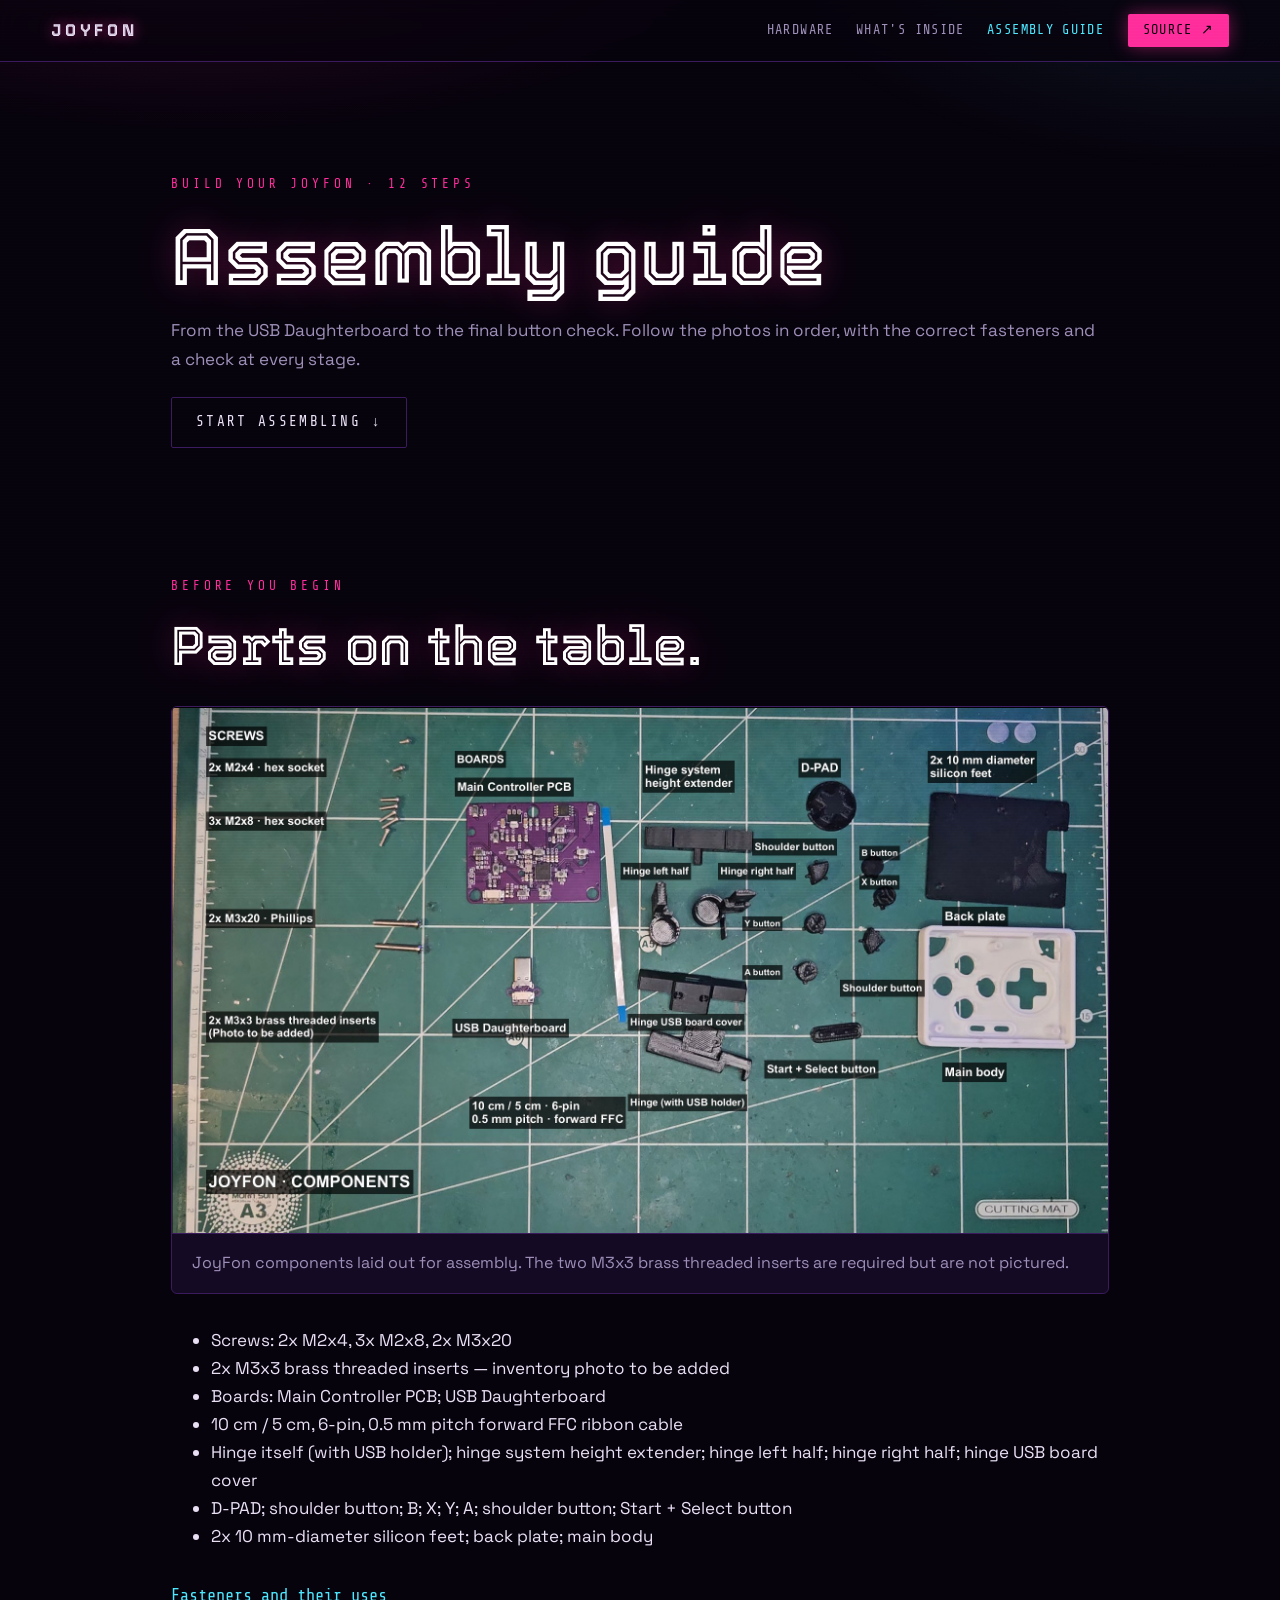
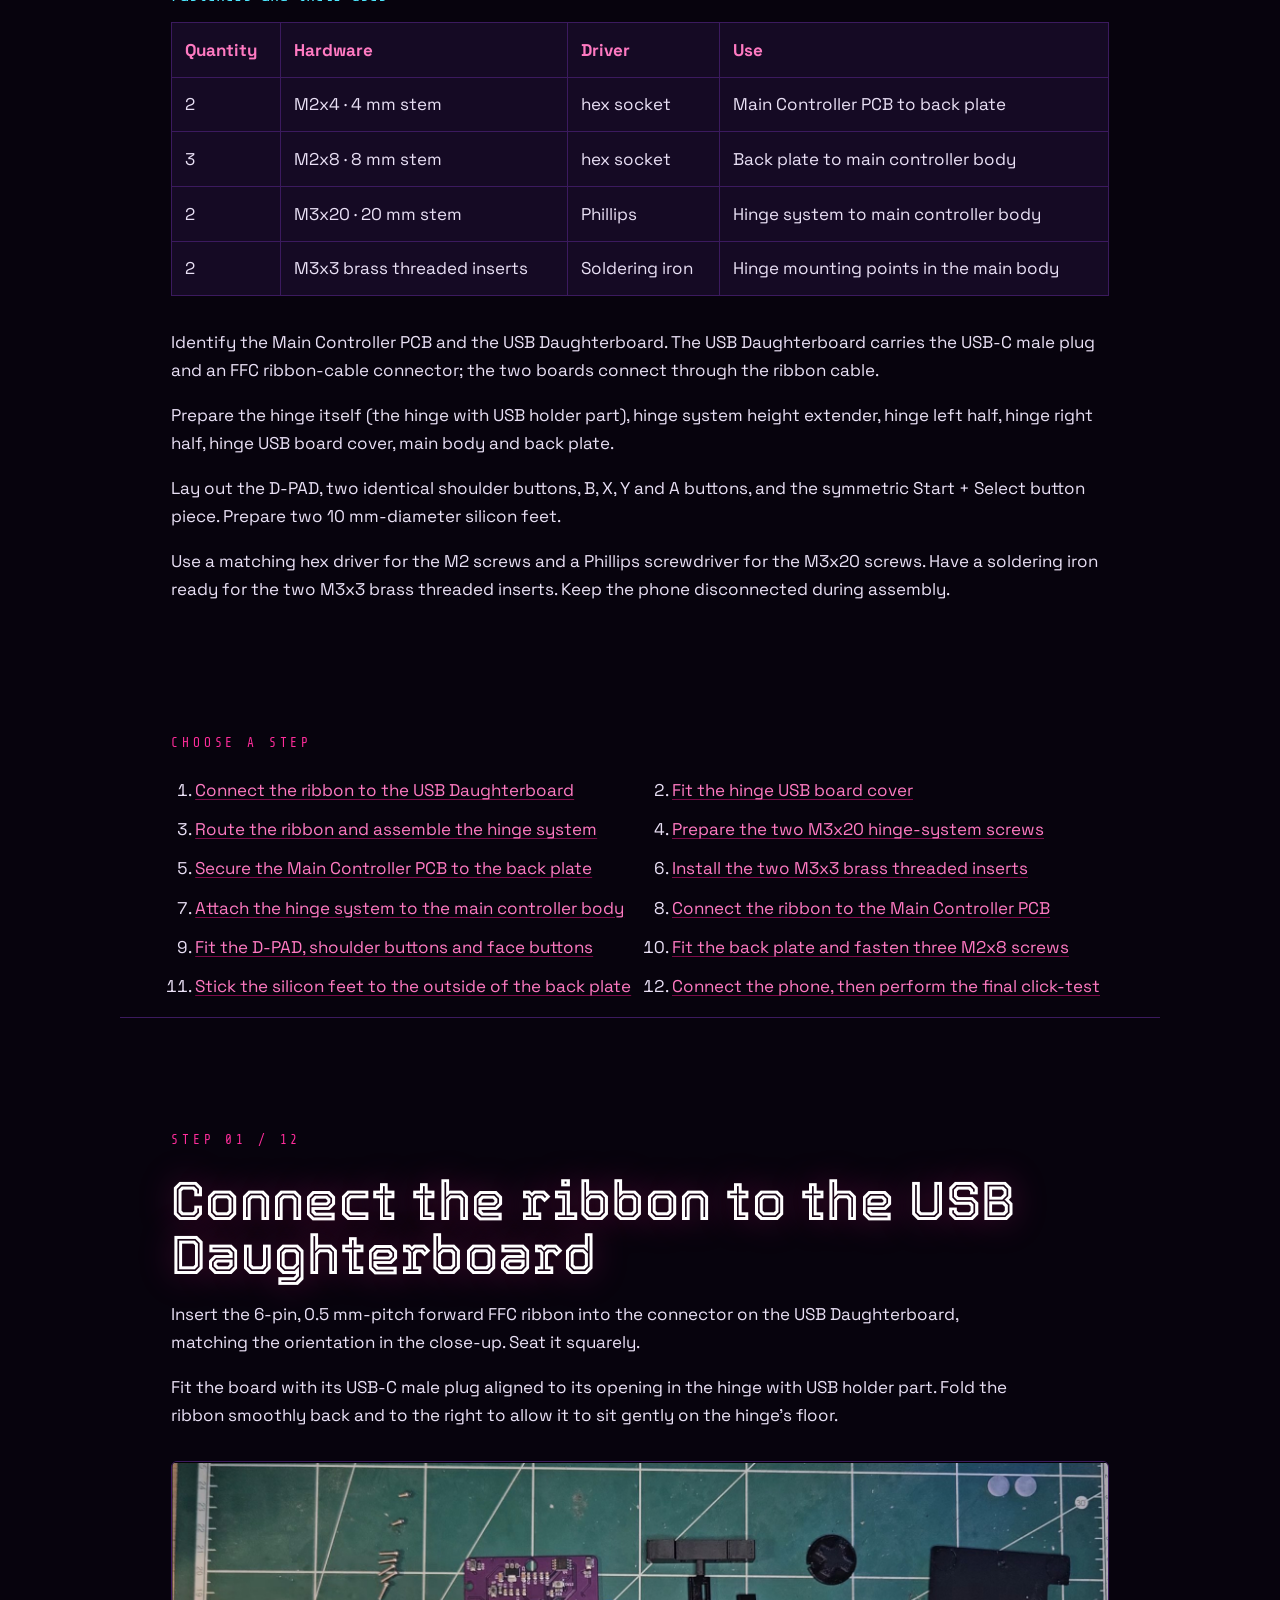
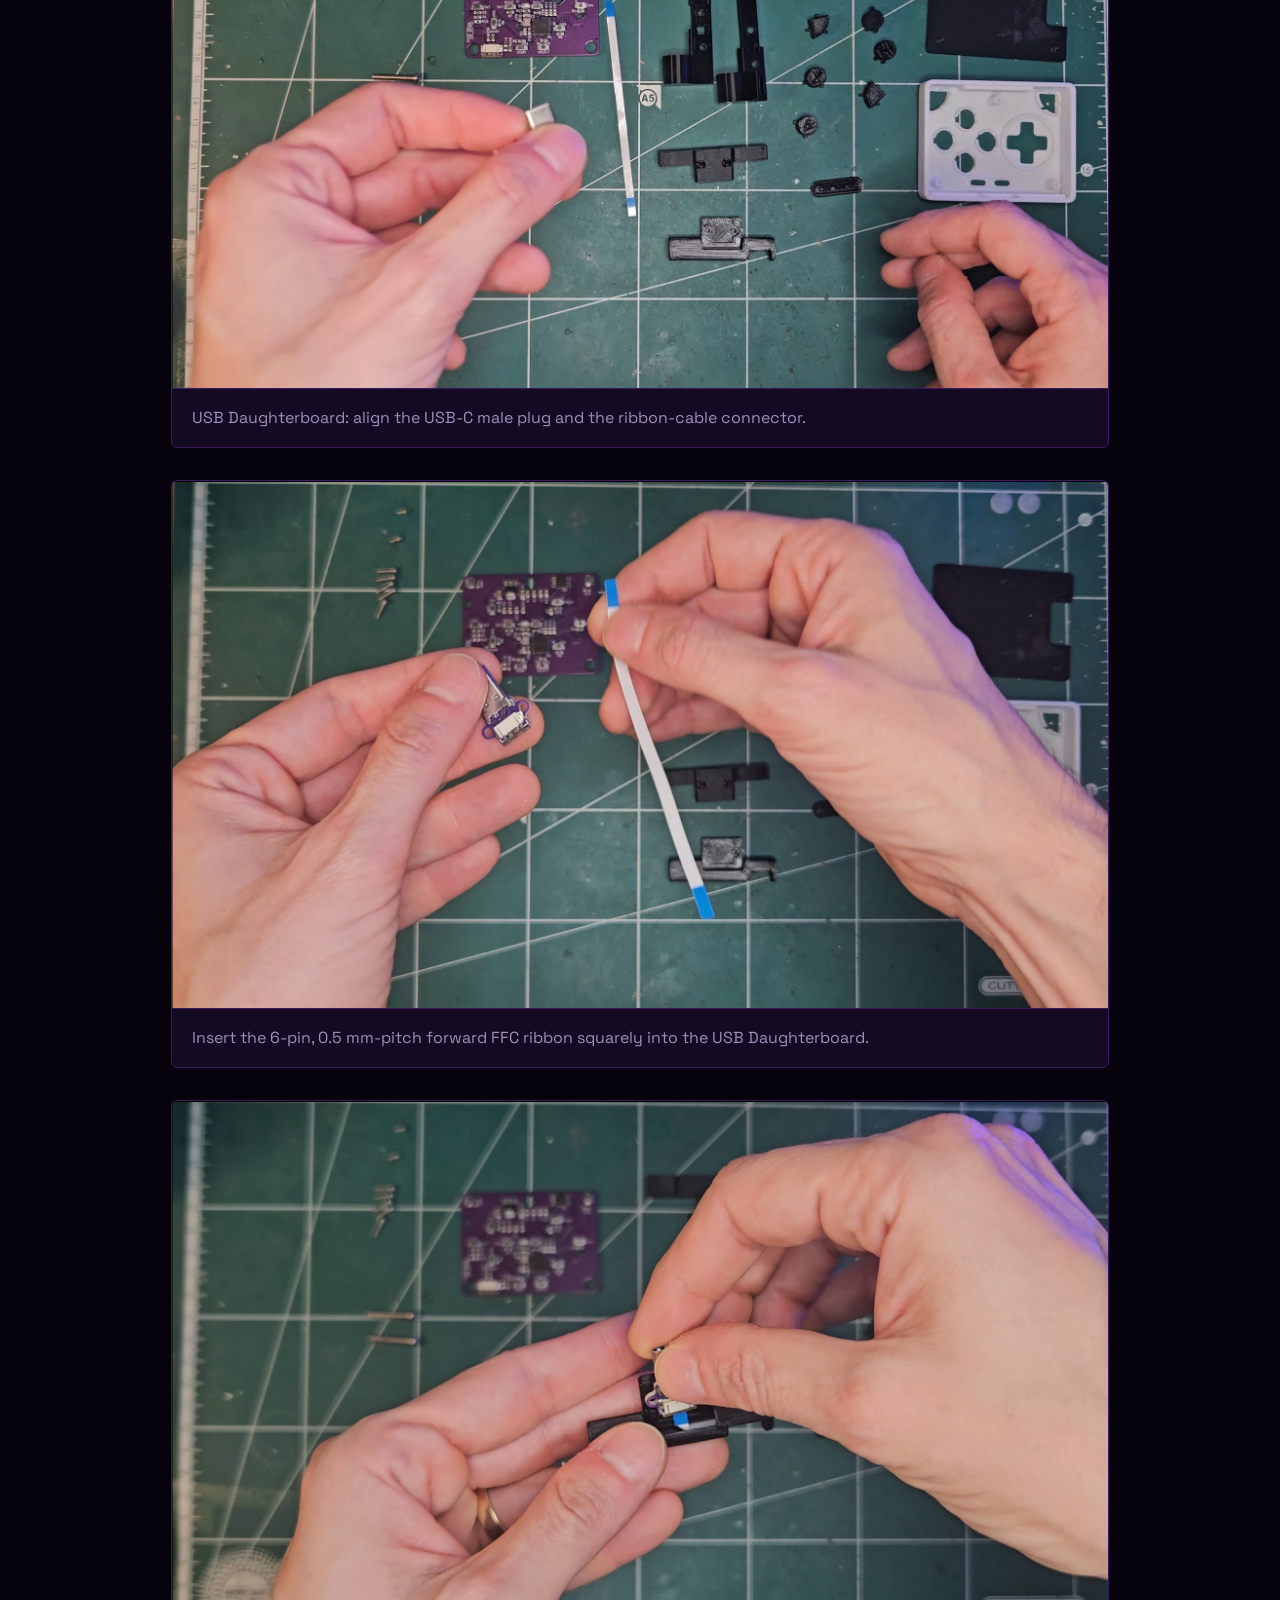
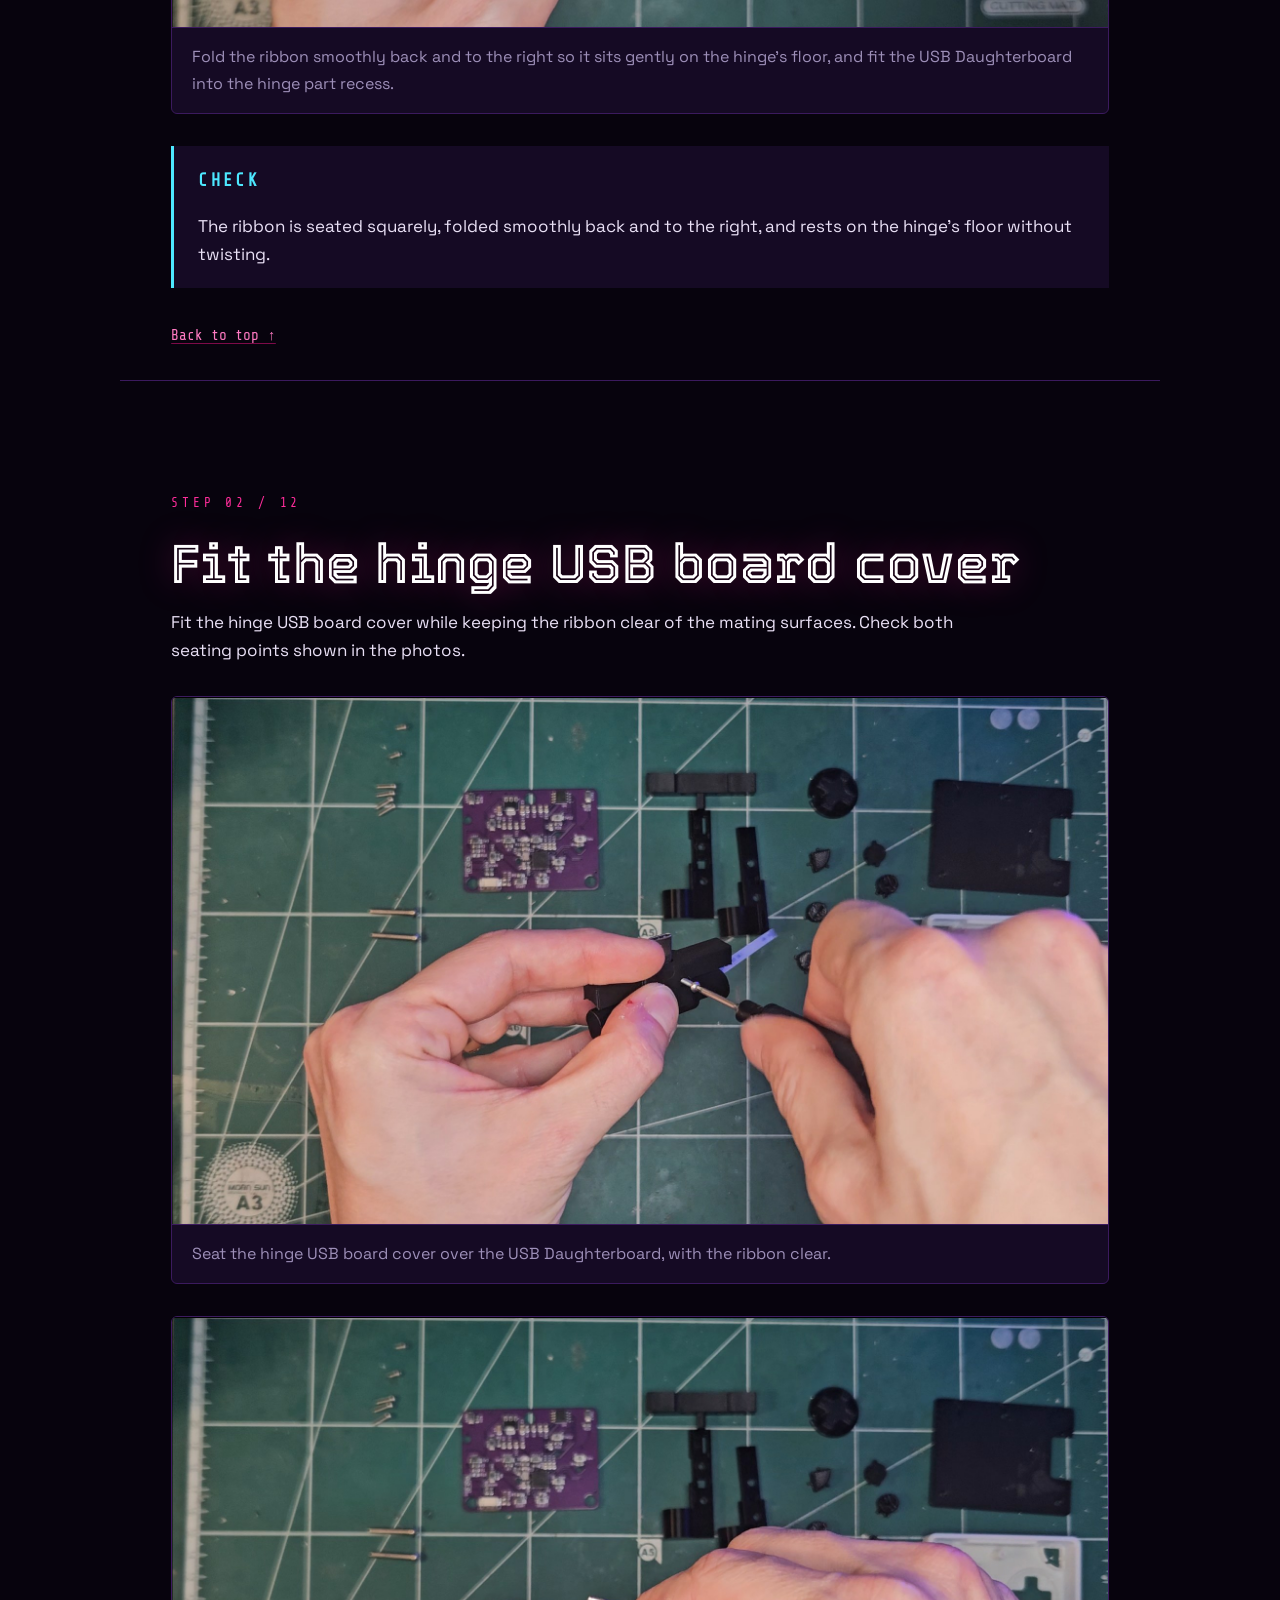
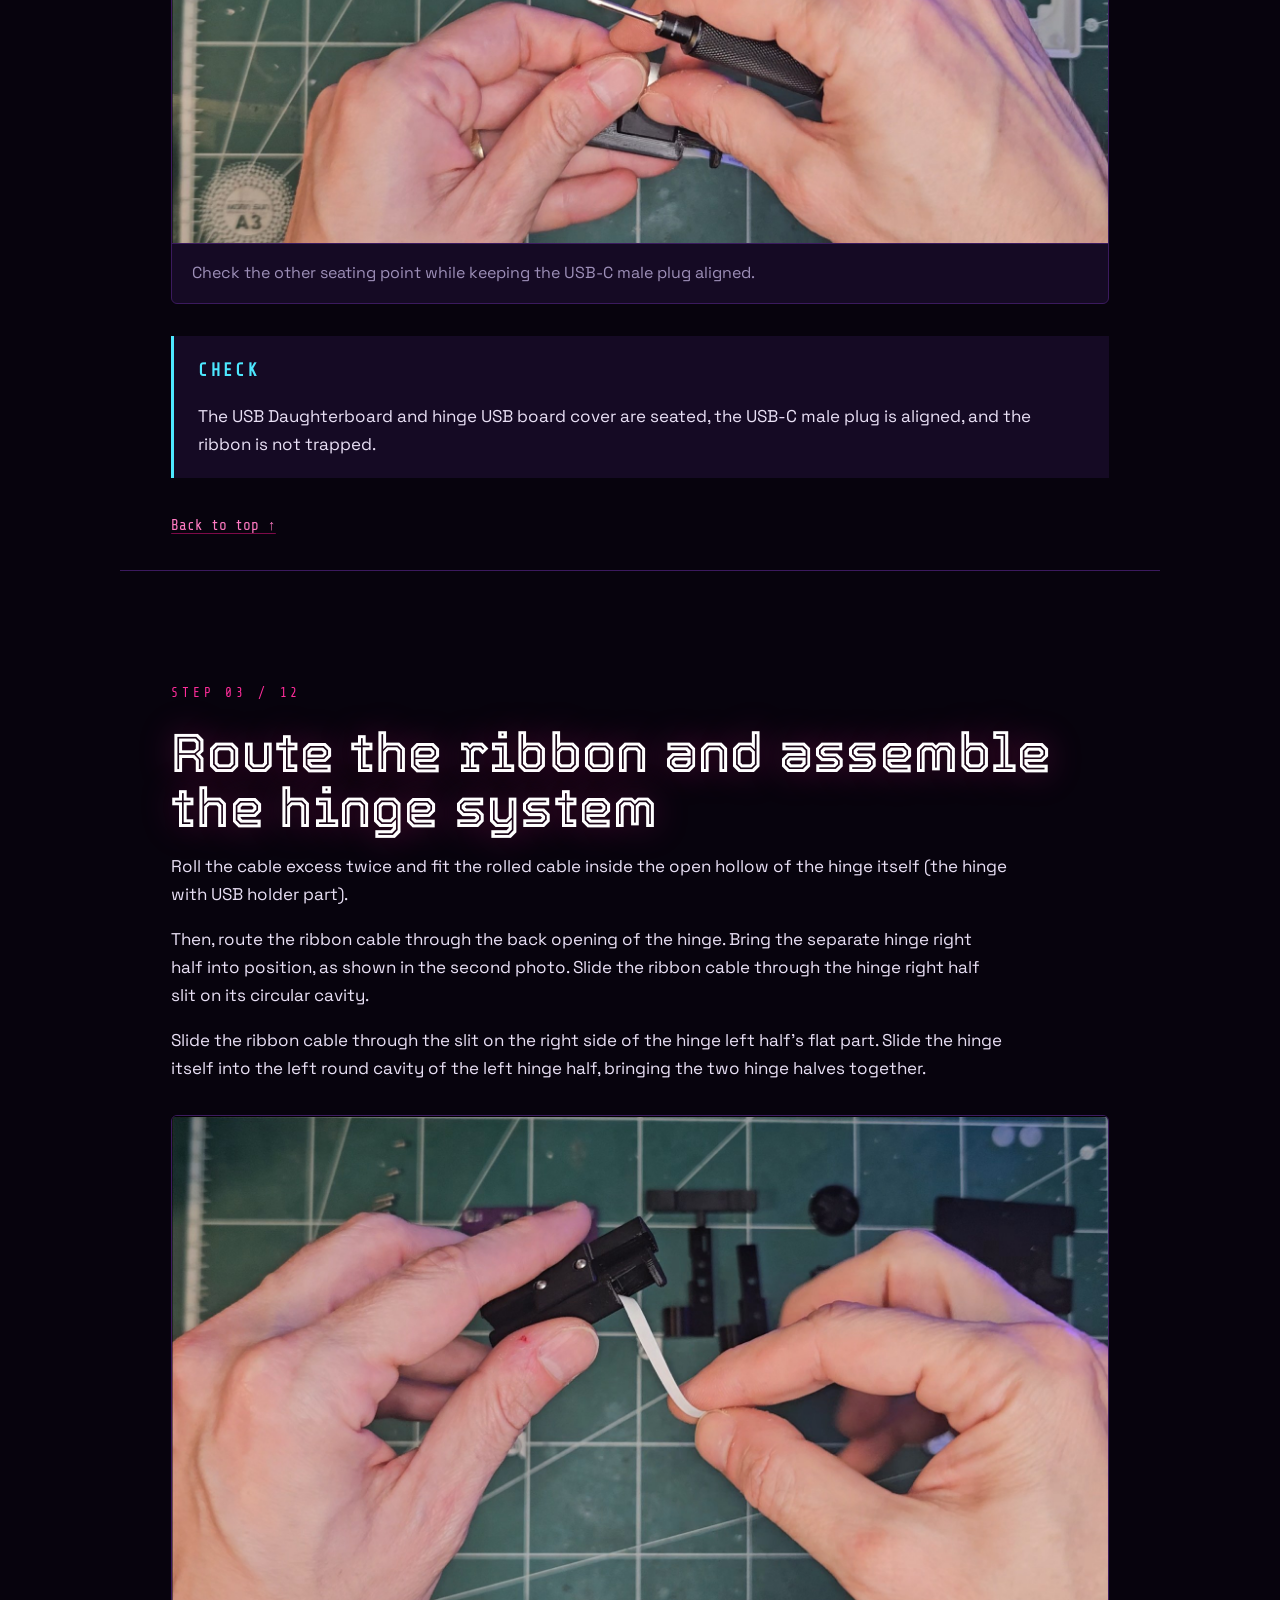
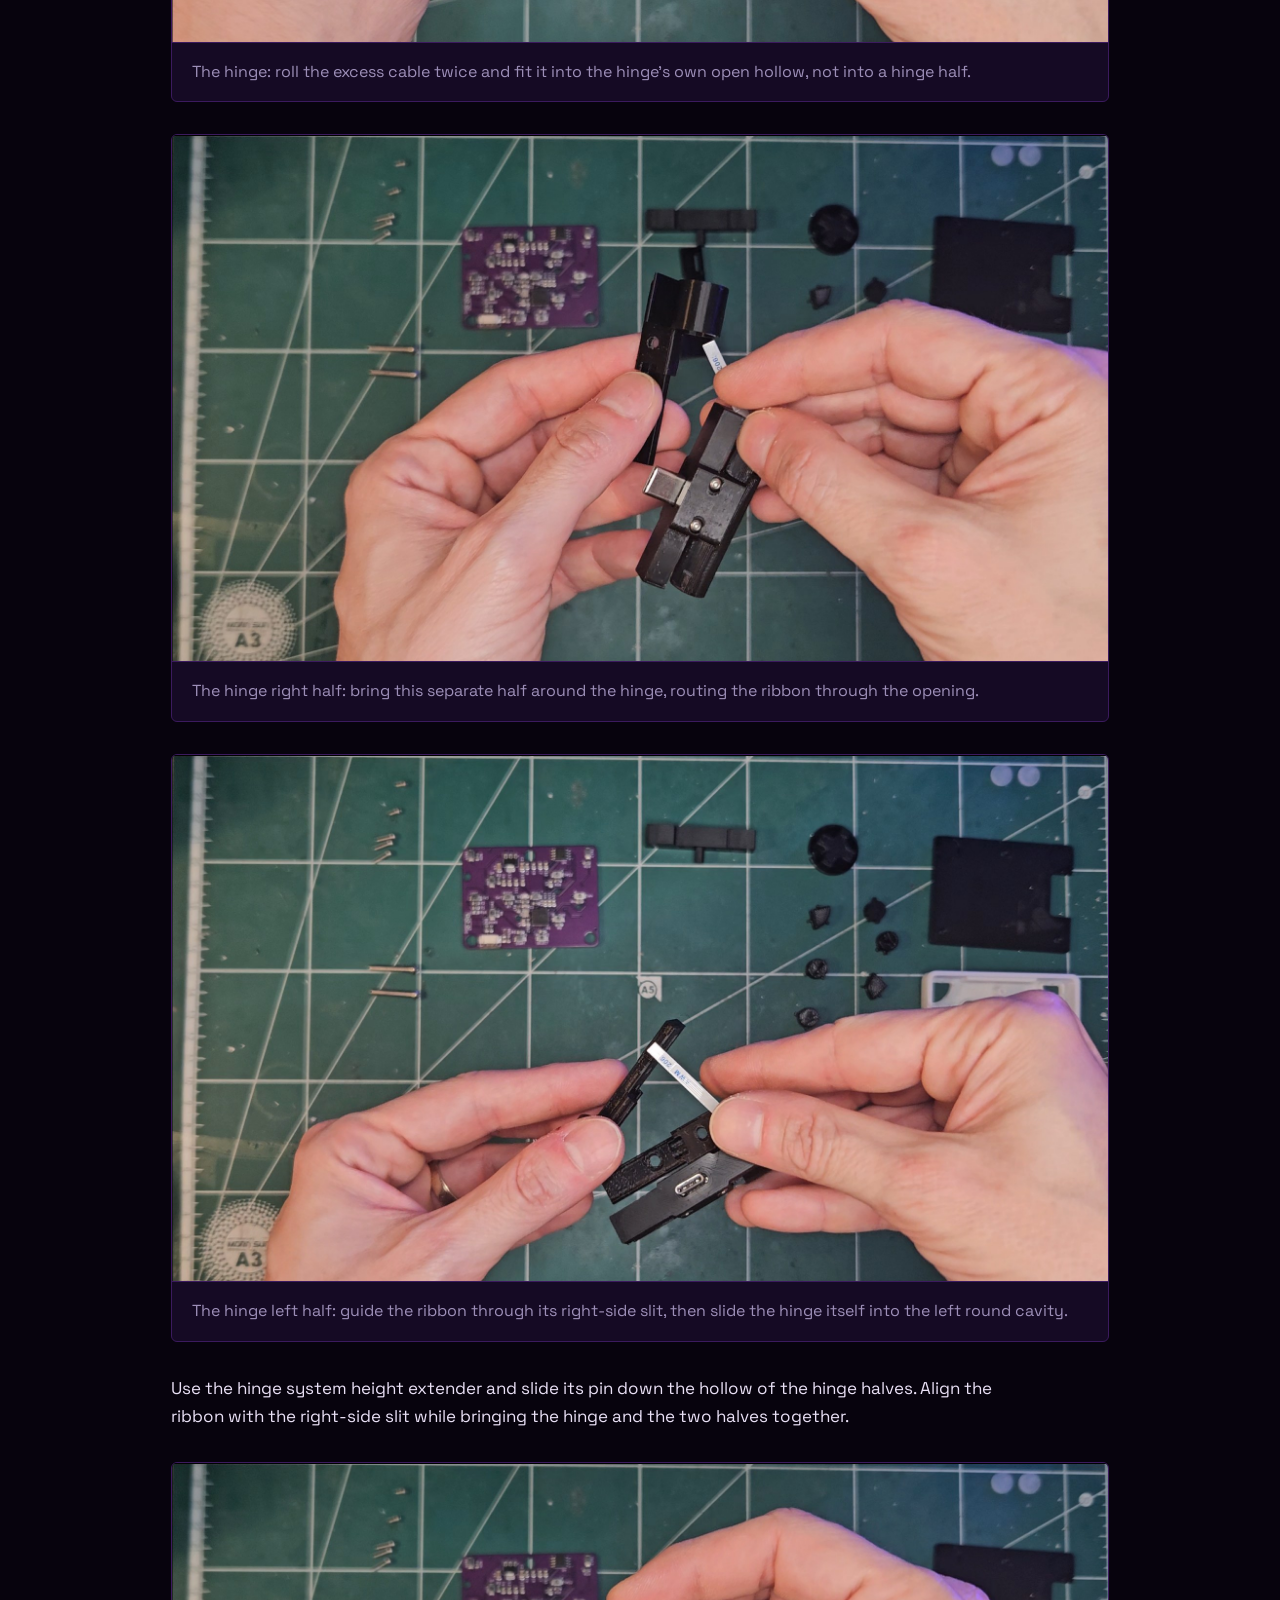
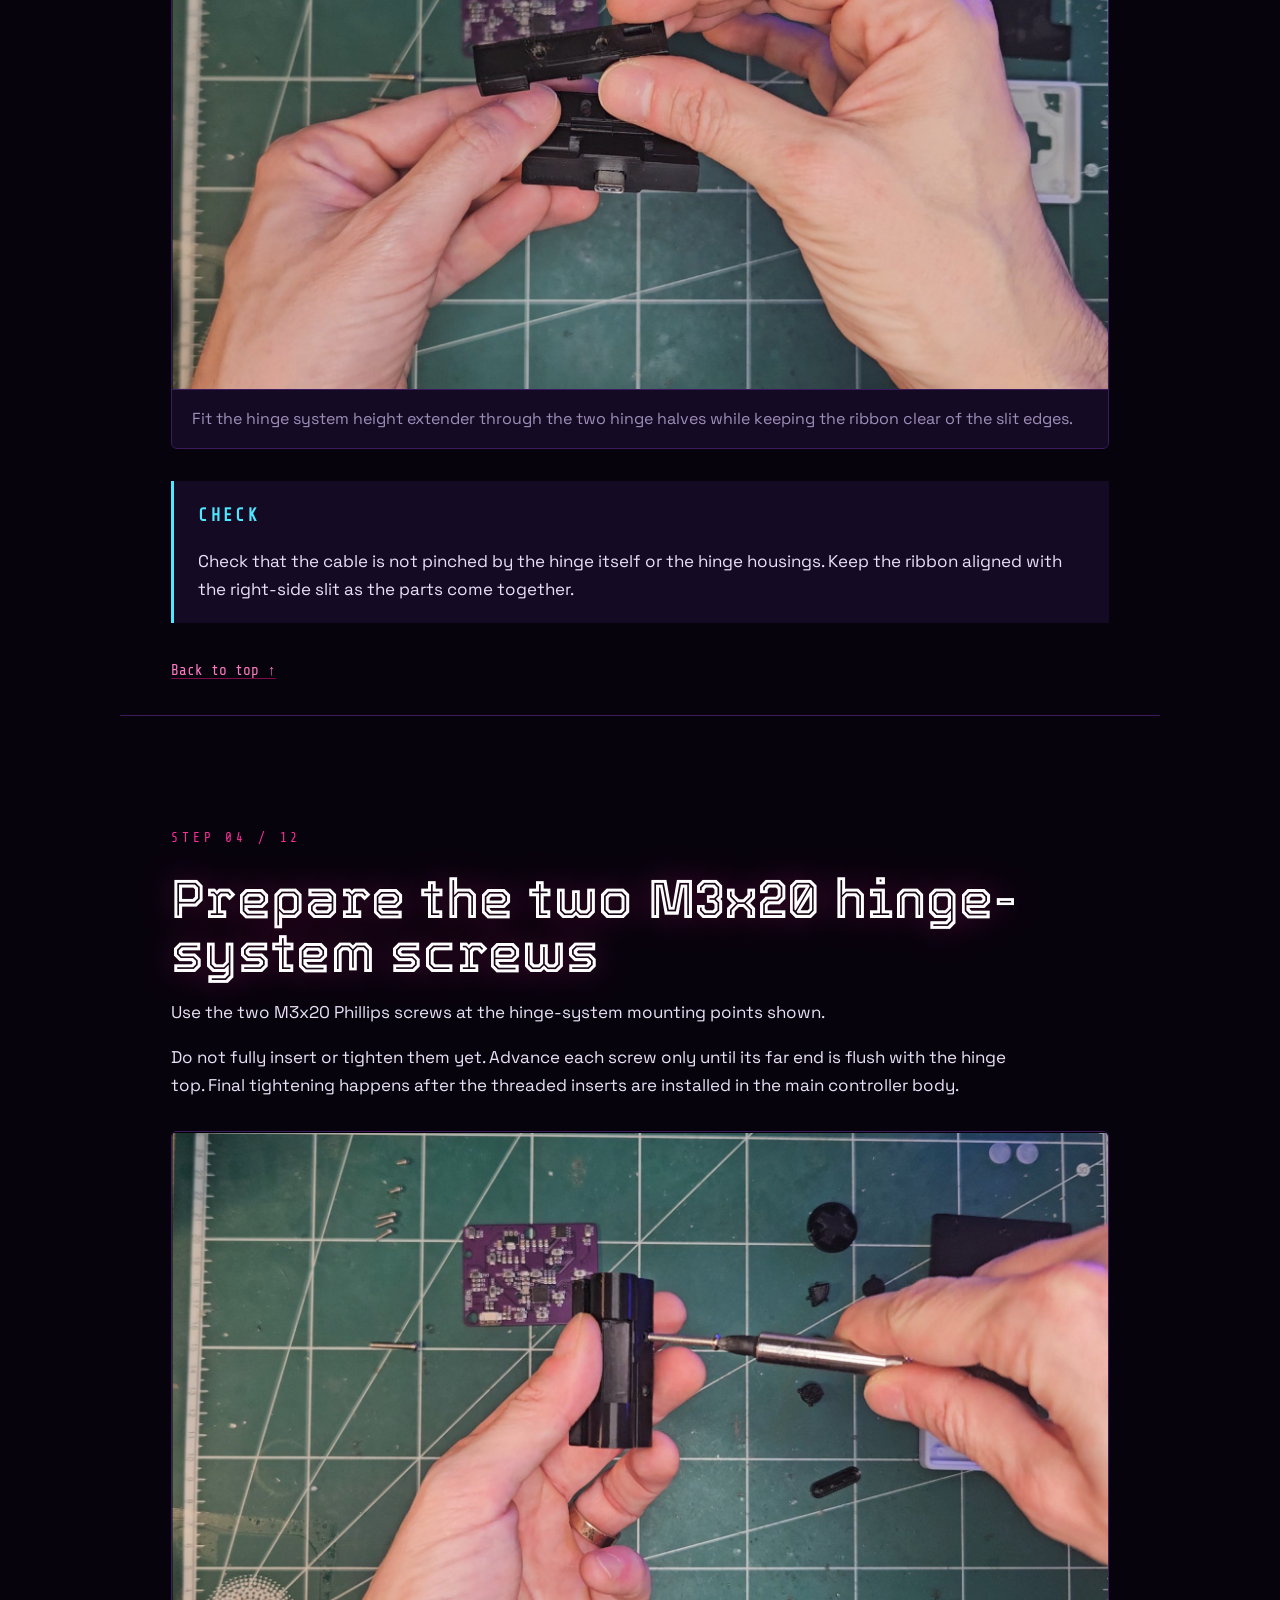
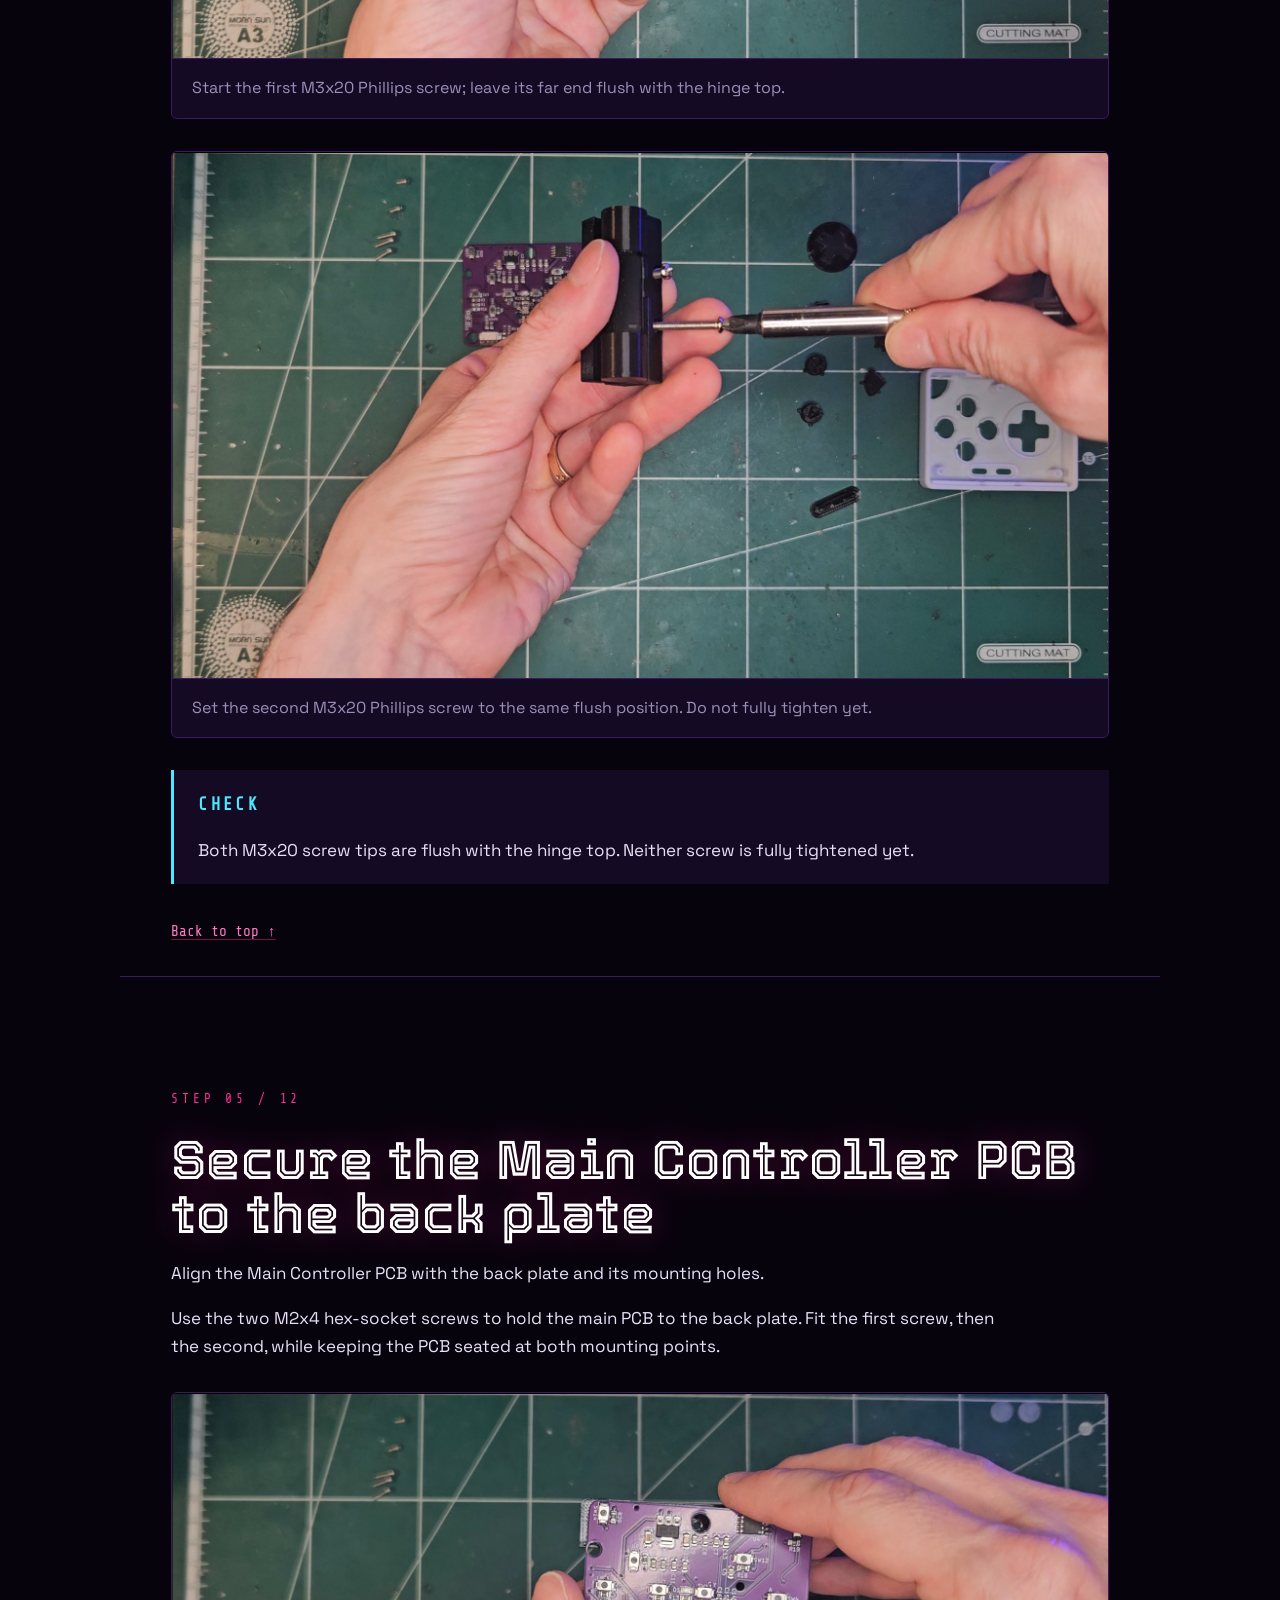
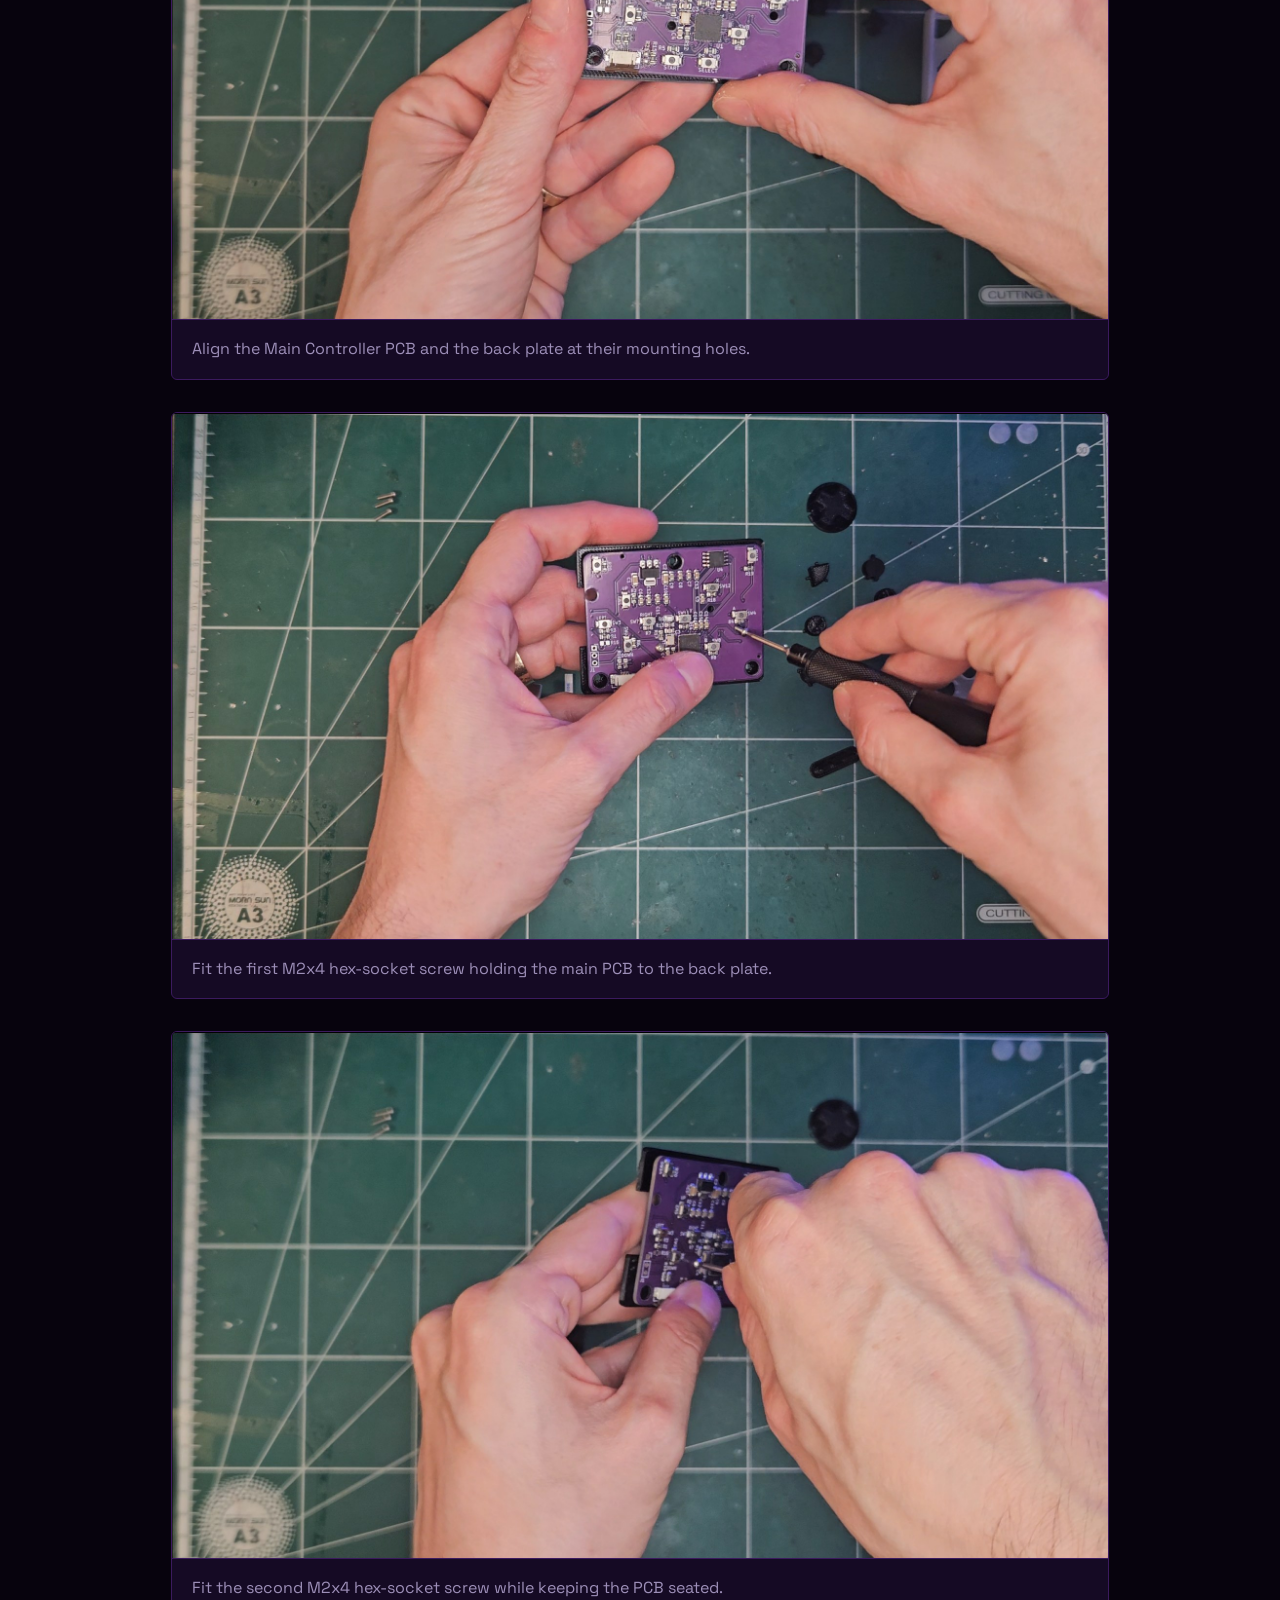
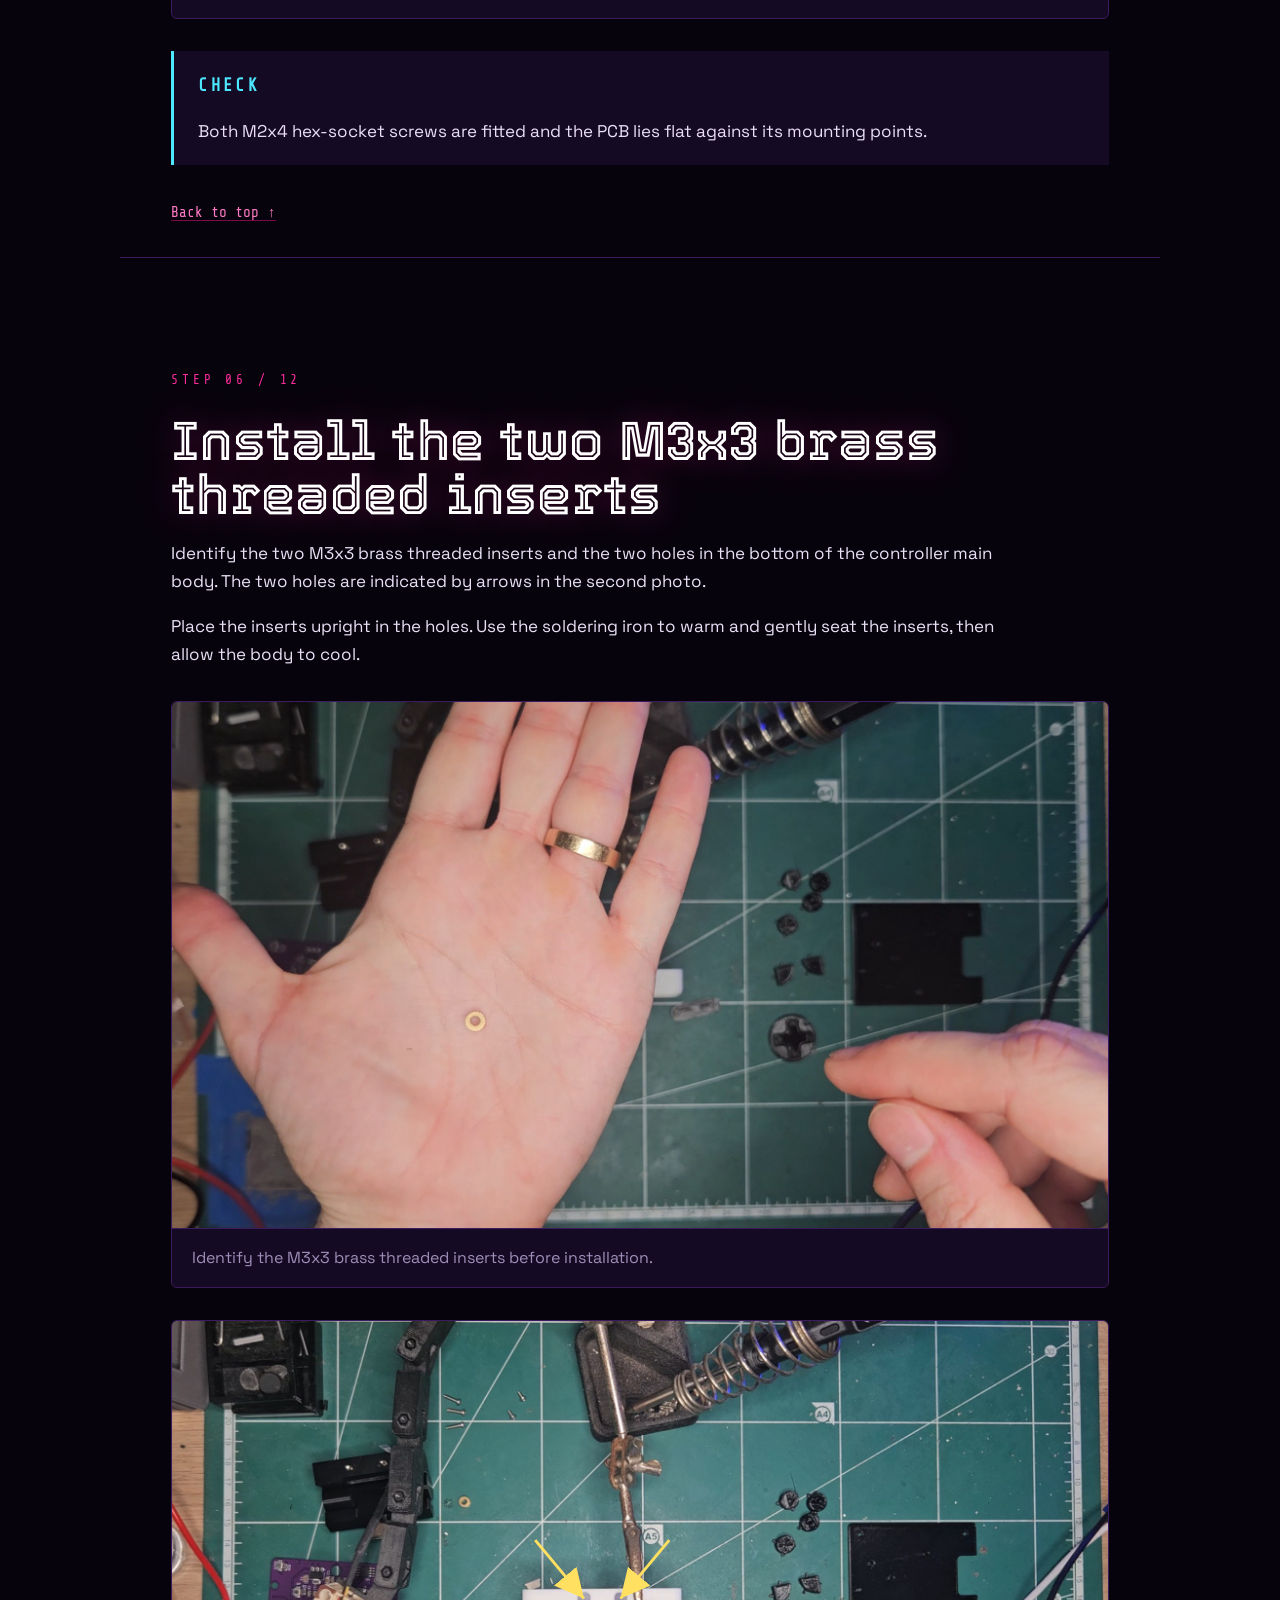
==== assembly.html @ 31b9e2ab "Add illustrated assembly guide and refresh production STLs" ====
<!DOCTYPE html>
<html lang="en">
<head>
<meta charset="utf-8">
<meta name="viewport" content="width=device-width, initial-scale=1">
<title>JoyFon — Assembly Guide</title>
<meta name="description" content="Build your JoyFon with a complete illustrated assembly guide, component list and checks for every step.">
<meta name="theme-color" content="#07030d">

<meta property="og:title" content="JoyFon — Assembly Guide">
<meta property="og:description" content="A complete illustrated JoyFon assembly guide.">
<meta property="og:image" content="images/front.png">
<meta property="og:type" content="website">

<link rel="icon" href="images/front-transparent.png">
<link rel="preconnect" href="https://fonts.googleapis.com">
<link rel="preconnect" href="https://fonts.gstatic.com" crossorigin>
<link href="https://fonts.googleapis.com/css2?family=Share+Tech+Mono&family=Space+Grotesk:wght@400;500;700&family=Tourney:ital,wght@0,600;0,800;1,800&display=swap" rel="stylesheet">
<link rel="stylesheet" href="assets/site.css">
<link rel="stylesheet" href="assets/assembly.css">
</head>

<body><div class="scanlines" aria-hidden="true"></div>
<header class="topbar">
  <a class="topbar__mark" href="index.html">JOYFON</a>
  <nav class="topbar__nav" aria-label="Sections">
    <a href="index.html#hardware">Hardware</a>
    <a href="index.html#files">What's inside</a>
  <a href="assembly.html" aria-current="page">Assembly guide</a></nav>
  <a class="topbar__repo" href="https://github.com/gili-yankovitch/joyfon">Source ↗</a>
</header>


<main id="top" class="assembly"><section class="section guide-intro"><p class="eyebrow">Build your JoyFon · 12 steps</p><h1 class="h2">Assembly guide</h1><p class="section__lede">From the USB Daughterboard to the final button check. Follow the photos in order, with the correct fasteners and a check at every stage.</p><a class="btn btn--ghost" href="#step-01">Start assembling ↓</a></section>
<section class="section" id="components"><p class="eyebrow">Before you begin</p><h2 class="h2">Parts on the table.</h2>
<figure class="plate guide-figure"><button class="plate__btn" type="button"><img src="images/assembly/inventory-labeled-preview.jpg" alt="JoyFon components laid out for assembly. The two M3x3 brass threaded inserts are required but are not pictured." width="1920" height="1080" loading="lazy"></button><figcaption>JoyFon components laid out for assembly. The two M3x3 brass threaded inserts are required but are not pictured.</figcaption></figure>
<ul><li>Screws: 2x M2x4, 3x M2x8, 2x M3x20</li><li>2x M3x3 brass threaded inserts — inventory photo to be added</li><li>Boards: Main Controller PCB; USB Daughterboard</li><li>10 cm / 5 cm, 6-pin, 0.5 mm pitch forward FFC ribbon cable</li><li>Hinge itself (with USB holder); hinge system height extender; hinge left half; hinge right half; hinge USB board cover</li><li>D-PAD; shoulder button; B; X; Y; A; shoulder button; Start + Select button</li><li>2x 10 mm-diameter silicon feet; back plate; main body</li></ul>
<div class="guide-table"><table><caption>Fasteners and their uses</caption><thead><tr><th>Quantity</th><th>Hardware</th><th>Driver</th><th>Use</th></tr></thead><tbody>
<tr><td>2</td><td>M2x4 · 4 mm stem</td><td>hex socket</td><td>Main Controller PCB to back plate</td></tr>
<tr><td>3</td><td>M2x8 · 8 mm stem</td><td>hex socket</td><td>Back plate to main controller body</td></tr>
<tr><td>2</td><td>M3x20 · 20 mm stem</td><td>Phillips</td><td>Hinge system to main controller body</td></tr>
<tr><td>2</td><td>M3x3 brass threaded inserts</td><td>Soldering iron</td><td>Hinge mounting points in the main body</td></tr></tbody></table></div>
<p>Identify the Main Controller PCB and the USB Daughterboard. The USB Daughterboard carries the USB-C male plug and an FFC ribbon-cable connector; the two boards connect through the ribbon cable.</p>
<p>Prepare the hinge itself (the hinge with USB holder part), hinge system height extender, hinge left half, hinge right half, hinge USB board cover, main body and back plate.</p>
<p>Lay out the D-PAD, two identical shoulder buttons, B, X, Y and A buttons, and the symmetric Start + Select button piece. Prepare two 10 mm-diameter silicon feet.</p>
<p>Use a matching hex driver for the M2 screws and a Phillips screwdriver for the M3x20 screws. Have a soldering iron ready for the two M3x3 brass threaded inserts. Keep the phone disconnected during assembly.</p>
</section><nav class="section guide-index" aria-label="Assembly steps"><p class="eyebrow">Choose a step</p><ol>
<li><a href="#step-01">Connect the ribbon to the USB Daughterboard</a></li>
<li><a href="#step-02">Fit the hinge USB board cover</a></li>
<li><a href="#step-03">Route the ribbon and assemble the hinge system</a></li>
<li><a href="#step-04">Prepare the two M3x20 hinge-system screws</a></li>
<li><a href="#step-05">Secure the Main Controller PCB to the back plate</a></li>
<li><a href="#step-06">Install the two M3x3 brass threaded inserts</a></li>
<li><a href="#step-07">Attach the hinge system to the main controller body</a></li>
<li><a href="#step-08">Connect the ribbon to the Main Controller PCB</a></li>
<li><a href="#step-09">Fit the D-PAD, shoulder buttons and face buttons</a></li>
<li><a href="#step-10">Fit the back plate and fasten three M2x8 screws</a></li>
<li><a href="#step-11">Stick the silicon feet to the outside of the back plate</a></li>
<li><a href="#step-12">Connect the phone, then perform the final click-test</a></li>
</ol></nav>
<section class="section guide-step" id="step-01"><p class="eyebrow">Step 01 / 12</p><h2 class="h2">Connect the ribbon to the USB Daughterboard</h2>
<p>Insert the 6-pin, 0.5 mm-pitch forward FFC ribbon into the connector on the USB Daughterboard, matching the orientation in the close-up. Seat it squarely.</p>
<p>Fit the board with its USB-C male plug aligned to its opening in the hinge with USB holder part. Fold the ribbon smoothly back and to the right to allow it to sit gently on the hinge&#x27;s floor.</p>
<figure class="plate guide-figure"><button class="plate__btn" type="button"><img src="images/assembly/01-connector-ribbon-01.jpg" alt="USB Daughterboard: align the USB-C male plug and the ribbon-cable connector." width="1920" height="1080" loading="lazy"></button><figcaption>USB Daughterboard: align the USB-C male plug and the ribbon-cable connector.</figcaption></figure>
<figure class="plate guide-figure"><button class="plate__btn" type="button"><img src="images/assembly/01-connector-ribbon-02.jpg" alt="Insert the 6-pin, 0.5 mm-pitch forward FFC ribbon squarely into the USB Daughterboard." width="1920" height="1080" loading="lazy"></button><figcaption>Insert the 6-pin, 0.5 mm-pitch forward FFC ribbon squarely into the USB Daughterboard.</figcaption></figure>
<figure class="plate guide-figure"><button class="plate__btn" type="button"><img src="images/assembly/01-connector-ribbon-03.jpg" alt="Fold the ribbon smoothly back and to the right so it sits gently on the hinge&#x27;s floor, and fit the USB Daughterboard into the hinge part recess." width="1920" height="1080" loading="lazy"></button><figcaption>Fold the ribbon smoothly back and to the right so it sits gently on the hinge&#x27;s floor, and fit the USB Daughterboard into the hinge part recess.</figcaption></figure>
<aside class="guide-check"><strong>CHECK</strong><p>The ribbon is seated squarely, folded smoothly back and to the right, and rests on the hinge&#x27;s floor without twisting.</p></aside><a class="guide-back" href="#top">Back to top ↑</a></section>
<section class="section guide-step" id="step-02"><p class="eyebrow">Step 02 / 12</p><h2 class="h2">Fit the hinge USB board cover</h2>
<p>Fit the hinge USB board cover while keeping the ribbon clear of the mating surfaces. Check both seating points shown in the photos.</p>
<figure class="plate guide-figure"><button class="plate__btn" type="button"><img src="images/assembly/02-enclosure-screws-01.jpg" alt="Seat the hinge USB board cover over the USB Daughterboard, with the ribbon clear." width="1920" height="1080" loading="lazy"></button><figcaption>Seat the hinge USB board cover over the USB Daughterboard, with the ribbon clear.</figcaption></figure>
<figure class="plate guide-figure"><button class="plate__btn" type="button"><img src="images/assembly/02-enclosure-screws-02.jpg" alt="Check the other seating point while keeping the USB-C male plug aligned." width="1920" height="1080" loading="lazy"></button><figcaption>Check the other seating point while keeping the USB-C male plug aligned.</figcaption></figure>
<aside class="guide-check"><strong>CHECK</strong><p>The USB Daughterboard and hinge USB board cover are seated, the USB-C male plug is aligned, and the ribbon is not trapped.</p></aside><a class="guide-back" href="#top">Back to top ↑</a></section>
<section class="section guide-step" id="step-03"><p class="eyebrow">Step 03 / 12</p><h2 class="h2">Route the ribbon and assemble the hinge system</h2>
<p>Roll the cable excess twice and fit the rolled cable inside the open hollow of the hinge itself (the hinge with USB holder part). </p>
<p>Then, route the ribbon cable through the back opening of the hinge. Bring the separate hinge right half into position, as shown in the second photo. Slide the ribbon cable through the hinge right half slit on its circular cavity.</p>
<p>Slide the ribbon cable through the slit on the right side of the hinge left half&#x27;s flat part. Slide the hinge itself into the left round cavity of the left hinge half, bringing the two hinge halves together.</p>
<figure class="plate guide-figure"><button class="plate__btn" type="button"><img src="images/assembly/03-sliding-clamp-01.jpg" alt="The hinge: roll the excess cable twice and fit it into the hinge&#x27;s own open hollow, not into a hinge half." width="1920" height="1080" loading="lazy"></button><figcaption>The hinge: roll the excess cable twice and fit it into the hinge&#x27;s own open hollow, not into a hinge half.</figcaption></figure>
<figure class="plate guide-figure"><button class="plate__btn" type="button"><img src="images/assembly/03-sliding-clamp-02.jpg" alt="The hinge right half: bring this separate half around the hinge, routing the ribbon through the opening." width="1920" height="1080" loading="lazy"></button><figcaption>The hinge right half: bring this separate half around the hinge, routing the ribbon through the opening.</figcaption></figure>
<figure class="plate guide-figure"><button class="plate__btn" type="button"><img src="images/assembly/03-sliding-clamp-03.jpg" alt="The hinge left half: guide the ribbon through its right-side slit, then slide the hinge itself into the left round cavity." width="1920" height="1080" loading="lazy"></button><figcaption>The hinge left half: guide the ribbon through its right-side slit, then slide the hinge itself into the left round cavity.</figcaption></figure>
<p>Use the hinge system height extender and slide its pin down the hollow of the hinge halves. Align the ribbon with the right-side slit while bringing the hinge and the two halves together.</p>
<figure class="plate guide-figure"><button class="plate__btn" type="button"><img src="images/assembly/03-sliding-clamp-04.jpg" alt="Fit the hinge system height extender through the two hinge halves while keeping the ribbon clear of the slit edges." width="1920" height="1080" loading="lazy"></button><figcaption>Fit the hinge system height extender through the two hinge halves while keeping the ribbon clear of the slit edges.</figcaption></figure>
<aside class="guide-check"><strong>CHECK</strong><p>Check that the cable is not pinched by the hinge itself or the hinge housings. Keep the ribbon aligned with the right-side slit as the parts come together.</p></aside><a class="guide-back" href="#top">Back to top ↑</a></section>
<section class="section guide-step" id="step-04"><p class="eyebrow">Step 04 / 12</p><h2 class="h2">Prepare the two M3x20 hinge-system screws</h2>
<p>Use the two M3x20 Phillips screws at the hinge-system mounting points shown.</p>
<p>Do not fully insert or tighten them yet. Advance each screw only until its far end is flush with the hinge top. Final tightening happens after the threaded inserts are installed in the main controller body.</p>
<figure class="plate guide-figure"><button class="plate__btn" type="button"><img src="images/assembly/04-clamp-screws-01.jpg" alt="Start the first M3x20 Phillips screw; leave its far end flush with the hinge top." width="1920" height="1080" loading="lazy"></button><figcaption>Start the first M3x20 Phillips screw; leave its far end flush with the hinge top.</figcaption></figure>
<figure class="plate guide-figure"><button class="plate__btn" type="button"><img src="images/assembly/04-clamp-screws-02.jpg" alt="Set the second M3x20 Phillips screw to the same flush position. Do not fully tighten yet." width="1920" height="1080" loading="lazy"></button><figcaption>Set the second M3x20 Phillips screw to the same flush position. Do not fully tighten yet.</figcaption></figure>
<aside class="guide-check"><strong>CHECK</strong><p>Both M3x20 screw tips are flush with the hinge top. Neither screw is fully tightened yet.</p></aside><a class="guide-back" href="#top">Back to top ↑</a></section>
<section class="section guide-step" id="step-05"><p class="eyebrow">Step 05 / 12</p><h2 class="h2">Secure the Main Controller PCB to the back plate</h2>
<p>Align the Main Controller PCB with the back plate and its mounting holes.</p>
<p>Use the two M2x4 hex-socket screws to hold the main PCB to the back plate. Fit the first screw, then the second, while keeping the PCB seated at both mounting points.</p>
<figure class="plate guide-figure"><button class="plate__btn" type="button"><img src="images/assembly/05-pcb-backplate-01.jpg" alt="Align the Main Controller PCB and the back plate at their mounting holes." width="1920" height="1080" loading="lazy"></button><figcaption>Align the Main Controller PCB and the back plate at their mounting holes.</figcaption></figure>
<figure class="plate guide-figure"><button class="plate__btn" type="button"><img src="images/assembly/05-pcb-backplate-02.jpg" alt="Fit the first M2x4 hex-socket screw holding the main PCB to the back plate." width="1920" height="1080" loading="lazy"></button><figcaption>Fit the first M2x4 hex-socket screw holding the main PCB to the back plate.</figcaption></figure>
<figure class="plate guide-figure"><button class="plate__btn" type="button"><img src="images/assembly/05-pcb-backplate-03.jpg" alt="Fit the second M2x4 hex-socket screw while keeping the PCB seated." width="1920" height="1080" loading="lazy"></button><figcaption>Fit the second M2x4 hex-socket screw while keeping the PCB seated.</figcaption></figure>
<aside class="guide-check"><strong>CHECK</strong><p>Both M2x4 hex-socket screws are fitted and the PCB lies flat against its mounting points.</p></aside><a class="guide-back" href="#top">Back to top ↑</a></section>
<section class="section guide-step" id="step-06"><p class="eyebrow">Step 06 / 12</p><h2 class="h2">Install the two M3x3 brass threaded inserts</h2>
<p>Identify the two M3x3 brass threaded inserts and the two holes in the bottom of the controller main body. The two holes are indicated by arrows in the second photo.</p>
<p>Place the inserts upright in the holes. Use the soldering iron to warm and gently seat the inserts, then allow the body to cool.</p>
<figure class="plate guide-figure"><button class="plate__btn" type="button"><img src="images/assembly/06-inserts-visible-0259.jpg" alt="Identify the M3x3 brass threaded inserts before installation." width="1920" height="1080" loading="lazy"></button><figcaption>Identify the M3x3 brass threaded inserts before installation.</figcaption></figure>
<figure class="plate guide-figure"><button class="plate__btn" type="button"><img src="images/assembly/06-insert-holes-0305.svg" alt="The arrows indicate the two holes that will house the M3x3 brass threaded inserts." width="1920" height="1080" loading="lazy"></button><figcaption>The arrows indicate the two holes that will house the M3x3 brass threaded inserts.</figcaption></figure>
<figure class="plate guide-figure"><button class="plate__btn" type="button"><img src="images/assembly/06-threaded-inserts-03.jpg" alt="Use the soldering iron to seat the inserts in the main controller body." width="1920" height="1080" loading="lazy"></button><figcaption>Use the soldering iron to seat the inserts in the main controller body.</figcaption></figure>
<figure class="plate guide-figure"><button class="plate__btn" type="button"><img src="images/assembly/06-threaded-inserts-04.jpg" alt="Check that both inserts are flush with the body&#x27;s bottom plane and horizontally aligned." width="1920" height="1080" loading="lazy"></button><figcaption>Check that both inserts are flush with the body&#x27;s bottom plane and horizontally aligned.</figcaption></figure>
<aside class="guide-check"><strong>CHECK</strong><p>Ensure the threaded inserts are flush with the bottom plane of the controller main body and aligned on the horizontal axis.</p></aside><a class="guide-back" href="#top">Back to top ↑</a></section>
<section class="section guide-step" id="step-07"><p class="eyebrow">Step 07 / 12</p><h2 class="h2">Attach the hinge system to the main controller body</h2>
<p>Insert the ribbon cable through the right-side slit in the controller main body. Bring the hinge system into position while keeping the ribbon clear of the mating surfaces.</p>
<p>Seat the hinge system against the main controller body. Tighten the M3x20 screws holding the hinge system: they should align with and tighten into the respective M3x3 threaded inserts embedded in the controller body.</p>
<figure class="plate guide-figure"><button class="plate__btn" type="button"><img src="images/assembly/07-housing-join-01.jpg" alt="Insert the ribbon through the right-side slit in the main controller body." width="1920" height="1080" loading="lazy"></button><figcaption>Insert the ribbon through the right-side slit in the main controller body.</figcaption></figure>
<figure class="plate guide-figure"><button class="plate__btn" type="button"><img src="images/assembly/07-housing-join-02.jpg" alt="Bring the hinge system and main body together, without pinching the cable." width="1920" height="1080" loading="lazy"></button><figcaption>Bring the hinge system and main body together, without pinching the cable.</figcaption></figure>
<figure class="plate guide-figure"><button class="plate__btn" type="button"><img src="images/assembly/07-housing-join-03.jpg" alt="Now tighten both M3x20 Phillips screws into the corresponding embedded threaded inserts." width="1920" height="1080" loading="lazy"></button><figcaption>Now tighten both M3x20 Phillips screws into the corresponding embedded threaded inserts.</figcaption></figure>
<aside class="guide-check"><strong>CHECK</strong><p>Both M3x20 screws engage their respective inserts. The hinge system is seated and the ribbon is not pinched.</p></aside><a class="guide-back" href="#top">Back to top ↑</a></section>
<section class="section guide-step" id="step-08"><p class="eyebrow">Step 08 / 12</p><h2 class="h2">Connect the ribbon to the Main Controller PCB</h2>
<p>Turn the free ribbon end toward the Main Controller PCB connector, matching the fold and contact orientation shown.</p>
<p>Insert and secure the ribbon squarely. Keep enough relaxed cable for the Main Controller PCB and back plate to fold onto the main controller body without stretching or pinching the ribbon.</p>
<figure class="plate guide-figure"><button class="plate__btn" type="button"><img src="images/assembly/08-ribbon-pcb-01.jpg" alt="Turn the FFC ribbon toward the Main Controller PCB connector." width="1920" height="1080" loading="lazy"></button><figcaption>Turn the FFC ribbon toward the Main Controller PCB connector.</figcaption></figure>
<figure class="plate guide-figure"><button class="plate__btn" type="button"><img src="images/assembly/08-ribbon-pcb-02.jpg" alt="Insert the ribbon squarely to connect the Main Controller PCB to the USB Daughterboard." width="1920" height="1080" loading="lazy"></button><figcaption>Insert the ribbon squarely to connect the Main Controller PCB to the USB Daughterboard.</figcaption></figure>
<aside class="guide-check"><strong>CHECK</strong><p>The FFC cable connects the USB Daughterboard to the Main Controller PCB and has room to fold inside the body.</p></aside><a class="guide-back" href="#top">Back to top ↑</a></section>
<section class="section guide-step" id="step-09"><p class="eyebrow">Step 09 / 12</p><h2 class="h2">Fit the D-PAD, shoulder buttons and face buttons</h2>
<p>Work from the inside perspective shown. The D-PAD goes inside the round cavity to the right; notice and match the notch that orients it.</p>
<p>The two shoulder buttons are identical. Fit one into each upper corner. The Start + Select button piece is symmetric and goes at the bottom.</p>
<p>Arrange the ABXY buttons clockwise from the inside perspective: Y, X, A, B.</p>
<figure class="plate guide-figure"><button class="plate__btn" type="button"><img src="images/assembly/09-controls-membrane-01.jpg" alt="Inside view: orient the D-PAD by its notch in the right round cavity; fit the identical shoulder buttons into the upper corners." width="1920" height="1080" loading="lazy"></button><figcaption>Inside view: orient the D-PAD by its notch in the right round cavity; fit the identical shoulder buttons into the upper corners.</figcaption></figure>
<figure class="plate guide-figure"><button class="plate__btn" type="button"><img src="images/assembly/09-controls-membrane-02.jpg" alt="Fit the symmetric Start + Select piece at the bottom. The inside-view clockwise face-button order is Y, X, A, B." width="1920" height="1080" loading="lazy"></button><figcaption>Fit the symmetric Start + Select piece at the bottom. The inside-view clockwise face-button order is Y, X, A, B.</figcaption></figure>
<aside class="guide-check"><strong>CHECK</strong><p>The D-PAD notch is aligned, both shoulder buttons are seated, Start + Select is at the bottom, and the inside-view clockwise sequence is Y-X-A-B.</p></aside><a class="guide-back" href="#top">Back to top ↑</a></section>
<section class="section guide-step" id="step-10"><p class="eyebrow">Step 10 / 12</p><h2 class="h2">Fit the back plate and fasten three M2x8 screws</h2>
<p>Fold the Main Controller PCB and back plate onto the main controller body while guiding the ribbon into the internal space.</p>
<p>It might be easier to fit the bottom part of the back plate first, then slide in the top.</p>
<p>Use the three M2x8 hex-socket screws to close the back plate to the main controller body. Keep the panel seated while fastening all three mounting points.</p>
<figure class="plate guide-figure"><button class="plate__btn" type="button"><img src="images/assembly/10-back-panel-screws-v2-02.jpg" alt="Fit the bottom of the back plate first, then slide the top into place." width="1920" height="1080" loading="lazy"></button><figcaption>Fit the bottom of the back plate first, then slide the top into place.</figcaption></figure>
<figure class="plate guide-figure"><button class="plate__btn" type="button"><img src="images/assembly/10-back-panel-screws-v2-03.jpg" alt="Fasten the first of the three M2x8 hex-socket back-plate screws." width="1920" height="1080" loading="lazy"></button><figcaption>Fasten the first of the three M2x8 hex-socket back-plate screws.</figcaption></figure>
<figure class="plate guide-figure"><button class="plate__btn" type="button"><img src="images/assembly/10-back-panel-screws-v2-04.jpg" alt="Fasten the second M2x8 hex-socket back-plate screw." width="1920" height="1080" loading="lazy"></button><figcaption>Fasten the second M2x8 hex-socket back-plate screw.</figcaption></figure>
<figure class="plate guide-figure"><button class="plate__btn" type="button"><img src="images/assembly/10-back-panel-screws-v2-05.jpg" alt="Fasten the third M2x8 hex-socket screw while keeping the back plate evenly seated." width="1920" height="1080" loading="lazy"></button><figcaption>Fasten the third M2x8 hex-socket screw while keeping the back plate evenly seated.</figcaption></figure>
<aside class="guide-check"><strong>CHECK</strong><p>The back plate is seated evenly, all three M2x8 hex-socket screws are fitted, and the ribbon is clear of the seam.</p></aside><a class="guide-back" href="#top">Back to top ↑</a></section>
<section class="section guide-step" id="step-11"><p class="eyebrow">Step 11 / 12</p><h2 class="h2">Stick the silicon feet to the outside of the back plate</h2>
<p>Stick the two 10 mm-diameter silicon feet to the back panel&#x27;s outside at the circular positions shown.</p>
<p>Press each silicon foot down so it adheres fully and its edge is seated.</p>
<figure class="plate guide-figure"><button class="plate__btn" type="button"><img src="images/assembly/11-felt-click-test-01.jpg" alt="Stick each 10 mm-diameter silicon foot to the outside of the back plate." width="1920" height="1080" loading="lazy"></button><figcaption>Stick each 10 mm-diameter silicon foot to the outside of the back plate.</figcaption></figure>
<aside class="guide-check"><strong>CHECK</strong><p>Both silicon feet stick to the outside of the back plate and remain clear of the seam.</p></aside><a class="guide-back" href="#top">Back to top ↑</a></section>
<section class="section guide-step" id="step-12"><p class="eyebrow">Step 12 / 12</p><h2 class="h2">Connect the phone, then perform the final click-test</h2>
<p>Align the USB-C male plug on the USB Daughterboard with the phone&#x27;s USB socket. Support both parts and slide the plug straight into the socket until seated.</p>
<p>Check the completed connection, then perform the final click-test shown in the last photo.</p>
<figure class="plate guide-figure"><button class="plate__btn" type="button"><img src="images/assembly/12-phone-usb-01.jpg" alt="Align the USB-C male plug with the phone&#x27;s USB socket." width="1920" height="1080" loading="lazy"></button><figcaption>Align the USB-C male plug with the phone&#x27;s USB socket.</figcaption></figure>
<figure class="plate guide-figure"><button class="plate__btn" type="button"><img src="images/assembly/12-phone-usb-02.jpg" alt="Slide the USB-C male plug straight into the socket until seated." width="1920" height="1080" loading="lazy"></button><figcaption>Slide the USB-C male plug straight into the socket until seated.</figcaption></figure>
<figure class="plate guide-figure"><button class="plate__btn" type="button"><img src="images/assembly/12-phone-usb-03.jpg" alt="Check the controller is fully connected to the phone." width="1920" height="1080" loading="lazy"></button><figcaption>Check the controller is fully connected to the phone.</figcaption></figure>
<figure class="plate guide-figure"><button class="plate__btn" type="button"><img src="images/assembly/11-felt-click-test-02.jpg" alt="Final click-test: press each button three times and check that it returns after every click." width="1920" height="1080" loading="lazy"></button><figcaption>Final click-test: press each button three times and check that it returns after every click.</figcaption></figure>
<aside class="guide-check"><strong>CHECK</strong><p>Check that all buttons click well and bounce back to the default position after the click. Check three times.</p></aside><a class="guide-back" href="#top">Back to top ↑</a></section>
</main>
<div class="lightbox" id="lightbox" role="dialog" aria-modal="true" aria-label="Enlarged image" hidden>
  <button class="lightbox__close" type="button" aria-label="Close">✕</button>
  <figure class="lightbox__figure">
    <img id="lightbox-img" src="" alt="">
    <figcaption id="lightbox-cap"></figcaption>
  </figure>
</div>

<footer class="footer">
  <div class="footer__horizon" aria-hidden="true"></div>

  <div class="footer__inner">

    <div class="oshw">
      <svg class="oshw__gear" viewBox="0 0 128 128" role="img" aria-labelledby="oshw-title">
        <title id="oshw-title">Open source hardware</title>
        <g fill="none" stroke="currentColor" stroke-width="15" stroke-linecap="butt">
          <path d="M83.39 98.98 A 40 40 0 1 1 103.51 70.26"/>
        </g>
        <g fill="currentColor">
          <path d="M71.35 110.42 L70.68 122.62 L57.32 122.62 L56.65 110.42 Z"/>
          <path d="M36.37 102.02 L27.27 110.17 L17.83 100.73 L25.98 91.63 Z"/>
          <path d="M17.58 71.35 L5.38 70.68 L5.38 57.32 L17.58 56.65 Z"/>
          <path d="M25.98 36.37 L17.83 27.27 L27.27 17.83 L36.37 25.98 Z"/>
          <path d="M56.65 17.58 L57.32 5.38 L70.68 5.38 L71.35 17.58 Z"/>
          <path d="M91.63 25.98 L100.73 17.83 L110.17 27.27 L102.02 36.37 Z"/>
        </g>
      </svg>

      <div class="oshw__copy">
        <p class="oshw__title">Open source hardware</p>
        <p class="oshw__text">
          Nothing here is a black box. The firmware, the KiCad schematic and board, and the CAD for
          every printed part live in the same repository — read them, fork them, cut a version that
          fits your phone instead of this one.
        </p>
        <p class="oshw__clone"><code>git clone https://github.com/gili-yankovitch/joyfon</code></p>
      </div>
    </div>

    <div class="footer__end">
      <p class="footer__mark">JOYFON</p>
      <nav class="footer__links" aria-label="Repository links">
        <a href="https://github.com/gili-yankovitch/joyfon">Repository</a>
        <a href="https://github.com/gili-yankovitch/joyfon/issues">Issues</a>
        <a href="https://github.com/gili-yankovitch/joyfon/tree/main/hw/controller/PhoneController.pdf">Schematic PDF</a>
        <a href="https://github.com/gili-yankovitch/joyfon/tree/main/stl">STLs</a>
        <a href="https://github.com/gili-yankovitch/joyfon/blob/main/LICENSE">MIT license</a>
      </nav>
      <p class="footer__line">Built by <a href="https://github.com/gili-yankovitch">Gili Yankovitch</a>.</p>
    </div>
  </div>
</footer>

<script src="assets/site.js" defer></script>
</body>
</html>
---- assets/site.css ----
/* ═══════════════════════════════════════════════════════════════════
   Joyfon — tokens
   ═══════════════════════════════════════════════════════════════════ */
:root {
  --void:      #07030d;
  --deck:      #150a24;
  --deck-2:    #1e0e33;
  --edge:      #3b1a5e;
  --hot:       #ff2d9b;
  --hot-soft:  #ff7ac2;
  --hot-dim:   #7d0a49;
  --ice:       #4de8ff;
  --amber:     #ffc24d;
  --text:      #e9e0f5;
  --text-dim:  #9d8fb8;

  --display: "Tourney", "Arial Narrow", Impact, sans-serif;
  --body:    "Space Grotesk", ui-sans-serif, system-ui, sans-serif;
  --mono:    "Share Tech Mono", ui-monospace, "SFMono-Regular", monospace;

  --gut:  clamp(1.25rem, 4vw, 4rem);
  --maxw: 1180px;
  --rail: 1px solid var(--edge);
}

*, *::before, *::after { box-sizing: border-box; }

html { scroll-behavior: smooth; }
@media (prefers-reduced-motion: reduce) { html { scroll-behavior: auto; } }

body {
  margin: 0;
  background: var(--void);
  color: var(--text);
  font-family: var(--body);
  font-size: clamp(1rem, 0.96rem + 0.2vw, 1.0625rem);
  line-height: 1.65;
  -webkit-font-smoothing: antialiased;
  overflow-x: hidden;
}

/* magenta wash behind everything */
body::before {
  content: "";
  position: fixed;
  inset: -20vh -10vw auto;
  height: 90vh;
  background:
    radial-gradient(60% 55% at 22% 0%, rgba(255, 45, 155, 0.22), transparent 70%),
    radial-gradient(45% 45% at 88% 12%, rgba(77, 232, 255, 0.10), transparent 70%);
  pointer-events: none;
  z-index: 0;
}

a { color: var(--hot-soft); text-decoration-color: var(--hot-dim); text-underline-offset: 3px; }
a:hover { color: #fff; text-decoration-color: var(--hot); }

:focus-visible {
  outline: 2px solid var(--ice);
  outline-offset: 3px;
  border-radius: 2px;
}

code, pre { font-family: var(--mono); }

.visually-hidden {
  position: absolute; width: 1px; height: 1px;
  margin: -1px; padding: 0; overflow: hidden;
  clip: rect(0 0 0 0); white-space: nowrap; border: 0;
}

/* CRT scanline veil over the whole page */
.scanlines {
  position: fixed;
  inset: 0;
  z-index: 90;
  pointer-events: none;
  background: repeating-linear-gradient(
    to bottom,
    rgba(255, 255, 255, 0.028) 0 1px,
    transparent 1px 3px
  );
  mix-blend-mode: overlay;
}

/* ═══════════════════════════════════════════════════════════════════
   Top bar
   ═══════════════════════════════════════════════════════════════════ */
.topbar {
  position: sticky;
  top: 0;
  z-index: 80;
  display: flex;
  align-items: center;
  gap: 1.5rem;
  padding: 0.85rem var(--gut);
  border-bottom: var(--rail);
  background: rgba(7, 3, 13, 0.78);
  backdrop-filter: blur(14px);
}

.topbar__mark {
  font-family: var(--display);
  font-weight: 800;
  font-size: 1.05rem;
  letter-spacing: 0.22em;
  color: var(--text);
  text-decoration: none;
  text-shadow: 0 0 14px rgba(255, 45, 155, 0.7);
}

.topbar__nav {
  display: flex;
  gap: 1.4rem;
  margin-inline-start: auto;
  font-family: var(--mono);
  font-size: 0.85rem;
  letter-spacing: 0.1em;
  text-transform: uppercase;
}
.topbar__nav a { color: var(--text-dim); text-decoration: none; }
.topbar__nav a:hover { color: var(--hot); }

.topbar__repo {
  font-family: var(--mono);
  font-size: 0.85rem;
  letter-spacing: 0.1em;
  text-transform: uppercase;
  color: var(--void);
  background: var(--hot);
  padding: 0.35rem 0.9rem;
  border-radius: 2px;
  text-decoration: none;
  box-shadow: 0 0 18px rgba(255, 45, 155, 0.45);
}
.topbar__repo:hover { color: var(--void); background: var(--hot-soft); }

@media (max-width: 720px) {
  .topbar__nav { display: none; }
  .topbar__repo { margin-inline-start: auto; }
}

/* ═══════════════════════════════════════════════════════════════════
   Hero
   ═══════════════════════════════════════════════════════════════════ */
.hero {
  position: relative;
  z-index: 1;
  display: grid;
  grid-template-columns: minmax(0, 1.05fr) minmax(0, 0.95fr);
  gap: clamp(2rem, 5vw, 4.5rem);
  align-items: center;
  max-width: var(--maxw);
  margin-inline: auto;
  padding: clamp(3rem, 8vw, 6rem) var(--gut) clamp(2.5rem, 6vw, 4rem);
}

.eyebrow {
  margin: 0 0 1.4rem;
  font-family: var(--mono);
  font-size: 0.8rem;
  letter-spacing: 0.3em;
  text-transform: uppercase;
  color: var(--hot);
}

.wordmark {
  position: relative;
  margin: 0;
  font-family: var(--display);
  font-weight: 800;
  font-size: clamp(3.6rem, 12vw, 8.5rem);
  line-height: 0.86;
  letter-spacing: 0.01em;
}

.wordmark__face {
  position: relative;
  display: block;
  background: linear-gradient(
    177deg,
    #ffffff 0%, #efe6ff 22%, #9d90c4 43%,
    #4a3f6b 51%, #b9aee0 60%, #ffffff 78%, #d9cdf5 100%
  );
  -webkit-background-clip: text;
  background-clip: text;
  color: transparent;
  -webkit-text-stroke: 1px rgba(255, 45, 155, 0.55);
}

.wordmark__glow {
  position: absolute;
  inset: 0;
  color: var(--hot);
  filter: blur(22px);
  opacity: 0.75;
  z-index: -1;
}

.tagline {
  margin: 1.1rem 0 0;
  font-family: var(--mono);
  font-size: clamp(0.9rem, 1.9vw, 1.2rem);
  letter-spacing: 0.34em;
  text-transform: uppercase;
  color: var(--ice);
  text-shadow: 0 0 18px rgba(77, 232, 255, 0.5);
}

.hero__lede {
  max-width: 46ch;
  margin: 1.6rem 0 0;
  color: var(--text-dim);
}
.hero__lede a { color: var(--text); }

.hero__actions {
  display: flex;
  flex-wrap: wrap;
  gap: 0.85rem;
  margin-top: 2.2rem;
}

.btn {
  display: inline-flex;
  align-items: center;
  gap: 0.6rem;
  font-family: var(--mono);
  font-size: 0.9rem;
  letter-spacing: 0.16em;
  text-transform: uppercase;
  text-decoration: none;
  padding: 0.8rem 1.5rem;
  border-radius: 2px;
  transition: transform 0.12s ease, box-shadow 0.2s ease, background 0.2s ease;
}
.btn:active { transform: translateY(1px); }

.btn--solid {
  color: var(--void);
  background: var(--hot);
  box-shadow: 0 0 24px rgba(255, 45, 155, 0.5);
}
.btn--solid:hover { color: var(--void); background: var(--hot-soft); box-shadow: 0 0 34px rgba(255, 45, 155, 0.75); }

.btn--ghost {
  color: var(--text);
  border: 1px solid var(--edge);
}
.btn--ghost:hover { color: #fff; border-color: var(--hot); box-shadow: inset 0 0 24px rgba(255, 45, 155, 0.16); }

.btn__gh { flex: none; display: block; }

/* CRT frame around the hero media */
.crt { margin: 0; }

.crt__screen {
  position: relative;
  padding: clamp(1rem, 3vw, 2rem);
  border: 1px solid var(--edge);
  border-radius: 18px;
  background:
    radial-gradient(120% 90% at 50% 0%, rgba(255, 45, 155, 0.16), transparent 65%),
    linear-gradient(180deg, var(--deck-2), var(--void));
  box-shadow:
    0 0 0 1px rgba(255, 45, 155, 0.18),
    0 30px 90px rgba(255, 45, 155, 0.14),
    inset 0 0 70px rgba(255, 45, 155, 0.08);
  overflow: hidden;
}

.crt__screen::after {
  content: "";
  position: absolute;
  inset: 0;
  background: repeating-linear-gradient(to bottom, rgba(0, 0, 0, 0.22) 0 2px, transparent 2px 4px);
  pointer-events: none;
}

.crt__screen img {
  display: block;
  width: 100%;
  height: auto;
  filter: saturate(1.05) contrast(1.04);
}

.crt__label {
  display: flex;
  align-items: center;
  gap: 0.6rem;
  margin-top: 0.9rem;
  font-family: var(--mono);
  font-size: 0.78rem;
  letter-spacing: 0.14em;
  text-transform: uppercase;
  color: var(--text-dim);
}

.dot {
  width: 8px; height: 8px;
  border-radius: 50%;
  background: var(--hot);
  box-shadow: 0 0 10px var(--hot);
  animation: pulse 2.4s ease-in-out infinite;
}

@keyframes pulse { 0%, 100% { opacity: 1; } 50% { opacity: 0.25; } }

/* Narrow: the wordmark leads, then the animation, then the pitch. Letting the
   copy block dissolve into the grid is what allows the media to sit between
   the tagline and the lede. */
@media (max-width: 900px) {
  .hero {
    grid-template-columns: 1fr;
    row-gap: 0;
  }
  .hero__copy { display: contents; }

  .hero .eyebrow       { order: 1; }
  .hero .wordmark      { order: 2; }
  .hero .tagline       { order: 3; }
  .hero .crt           { order: 4; max-width: 440px; margin-top: 2rem; }
  .hero .hero__lede    { order: 5; }
  .hero .hero__actions { order: 6; }
}

/* ═══════════════════════════════════════════════════════════════════
   Ticker
   ═══════════════════════════════════════════════════════════════════ */
.ticker {
  position: relative;
  z-index: 1;
  overflow: hidden;
  border-block: var(--rail);
  background: rgba(255, 45, 155, 0.06);
  padding-block: 0.6rem;
}

.ticker__track {
  display: flex;
  gap: 3rem;
  width: max-content;
  animation: slide 38s linear infinite;
  font-family: var(--mono);
  font-size: 0.8rem;
  letter-spacing: 0.28em;
  text-transform: uppercase;
  color: var(--hot-soft);
  white-space: nowrap;
}
.ticker__track span::before { content: "◆ "; color: var(--edge); }

@keyframes slide { from { transform: translateX(0); } to { transform: translateX(-50%); } }

/* ═══════════════════════════════════════════════════════════════════
   Section chrome
   ═══════════════════════════════════════════════════════════════════ */
.section {
  position: relative;
  z-index: 1;
  max-width: var(--maxw);
  margin-inline: auto;
  padding: clamp(4rem, 10vw, 7rem) var(--gut) 0;
}

.section__head { max-width: 62ch; margin-bottom: clamp(2rem, 5vw, 3.2rem); }

.h2 {
  margin: 0;
  font-family: var(--display);
  font-weight: 600;
  font-size: clamp(2rem, 5.5vw, 3.4rem);
  line-height: 1;
  letter-spacing: 0.005em;
  color: #fff;
  text-shadow: 0 0 34px rgba(255, 45, 155, 0.35);
}

.section__lede { margin: 1.2rem 0 0; color: var(--text-dim); }
.section__lede code, .file__desc code {
  color: var(--ice);
  font-size: 0.92em;
}

/* ═══════════════════════════════════════════════════════════════════
   Hardware plates
   ═══════════════════════════════════════════════════════════════════ */
.plates {
  display: grid;
  grid-template-columns: repeat(auto-fit, minmax(250px, 1fr));
  gap: 1.2rem;
}

.plate {
  margin: 0;
  border: 1px solid var(--edge);
  border-radius: 6px;
  background: linear-gradient(180deg, var(--deck), var(--void));
  overflow: hidden;
  transition: border-color 0.2s ease, box-shadow 0.25s ease, transform 0.25s ease;
}
.plate:hover {
  border-color: var(--hot);
  box-shadow: 0 20px 60px rgba(255, 45, 155, 0.2);
  transform: translateY(-4px);
}

.plate__btn {
  display: block;
  width: 100%;
  padding: 0;
  border: 0;
  background: none;
  cursor: zoom-in;
  position: relative;
}

.plate__btn::after {
  content: "⤢";
  position: absolute;
  right: 0.7rem;
  bottom: 0.7rem;
  width: 26px;
  height: 26px;
  display: grid;
  place-items: center;
  border-radius: 3px;
  background: rgba(7, 3, 13, 0.72);
  color: var(--hot);
  font-size: 0.85rem;
  opacity: 0;
  transition: opacity 0.18s ease;
}
.plate:hover .plate__btn::after,
.plate__btn:focus-visible::after { opacity: 1; }

.plate img {
  display: block;
  width: 100%;
  height: 270px;
  object-fit: contain;
  background: rgba(7, 3, 13, 0.55);
  padding: 0.9rem;
}

.plate figcaption {
  padding: 0.75rem 1rem;
  border-top: 1px solid var(--edge);
  font-family: var(--mono);
  font-size: 0.78rem;
  letter-spacing: 0.16em;
  text-transform: uppercase;
  color: var(--text-dim);
}
.plate__idx { color: var(--hot); margin-inline-end: 0.5rem; }

.hw-demo {
  margin: 0;
  max-width: 760px;
  margin-inline: auto;
  border: 1px solid var(--edge);
  border-radius: 6px;
  overflow: hidden;
  background: linear-gradient(180deg, var(--deck), var(--void));
}
.hw-demo img {
  display: block;
  width: 100%;
  height: auto;
  background: rgba(7, 3, 13, 0.55);
}

/* ═══════════════════════════════════════════════════════════════════
   Files
   ═══════════════════════════════════════════════════════════════════ */
.section--files { padding-bottom: clamp(4rem, 9vw, 6rem); }

.files {
  display: grid;
  grid-template-columns: repeat(auto-fit, minmax(260px, 1fr));
  gap: 1rem;
}

.file {
  display: block;
  padding: 1.2rem 1.3rem 1.4rem;
  border: 1px solid var(--edge);
  border-radius: 6px;
  background: linear-gradient(180deg, var(--deck), rgba(7, 3, 13, 0.85));
  text-decoration: none;
  color: inherit;
  transition: border-color 0.18s ease, box-shadow 0.22s ease, transform 0.18s ease;
}
.file:hover {
  color: inherit;
  border-color: var(--hot);
  box-shadow: 0 16px 44px rgba(255, 45, 155, 0.18);
  transform: translateY(-3px);
}

.file__kind {
  margin: 0 0 0.55rem;
  font-family: var(--mono);
  font-size: 0.7rem;
  letter-spacing: 0.24em;
  text-transform: uppercase;
  color: var(--hot);
}

.file__name {
  margin: 0 0 0.6rem;
  font-family: var(--mono);
  font-size: 1.02rem;
  color: #fff;
  word-break: break-word;
}

.file__desc { margin: 0; font-size: 0.9rem; color: var(--text-dim); }

.file--accent { border-color: rgba(255, 45, 155, 0.55); background: rgba(255, 45, 155, 0.09); }

/* ═══════════════════════════════════════════════════════════════════
   Lightbox
   ═══════════════════════════════════════════════════════════════════ */
.lightbox {
  position: fixed;
  inset: 0;
  z-index: 100;
  display: grid;
  place-items: center;
  padding: clamp(1rem, 5vw, 3rem);
  background: rgba(5, 2, 10, 0.9);
  backdrop-filter: blur(10px);
  animation: lb-in 0.18s ease-out;
}
.lightbox[hidden] { display: none; }

@keyframes lb-in { from { opacity: 0; } to { opacity: 1; } }

.lightbox__figure {
  margin: 0;
  max-width: min(1000px, 100%);
  max-height: 100%;
  display: flex;
  flex-direction: column;
  gap: 0.9rem;
  border: 1px solid var(--edge);
  border-radius: 10px;
  background: linear-gradient(180deg, var(--deck-2), var(--void));
  box-shadow: 0 0 0 1px rgba(255, 45, 155, 0.2), 0 40px 120px rgba(255, 45, 155, 0.25);
  padding: clamp(0.9rem, 2vw, 1.4rem);
  overflow: hidden;
}

.lightbox__figure img {
  display: block;
  max-width: 100%;
  max-height: min(74vh, 780px);
  margin-inline: auto;
  object-fit: contain;
  border-radius: 4px;
}

.lightbox__figure figcaption {
  font-family: var(--mono);
  font-size: 0.78rem;
  letter-spacing: 0.18em;
  text-transform: uppercase;
  color: var(--text-dim);
  text-align: center;
}

.lightbox__close {
  position: absolute;
  top: clamp(0.8rem, 3vw, 1.6rem);
  right: clamp(0.8rem, 3vw, 1.6rem);
  width: 42px;
  height: 42px;
  border: 1px solid var(--edge);
  border-radius: 3px;
  background: rgba(7, 3, 13, 0.8);
  color: var(--text);
  font-size: 1rem;
  cursor: pointer;
  transition: color 0.15s ease, border-color 0.15s ease;
}
.lightbox__close:hover { color: var(--hot); border-color: var(--hot); }

/* ═══════════════════════════════════════════════════════════════════
   Footer
   ═══════════════════════════════════════════════════════════════════ */
.footer {
  position: relative;
  margin-top: clamp(2rem, 5vw, 3.5rem);
  border-top: 1px solid var(--edge);
  overflow: hidden;
}

/* the one moment of vaporwave horizon, kept to the very bottom */
.footer__horizon {
  position: absolute;
  inset: auto 0 0;
  height: 420px;
  background:
    linear-gradient(to top, rgba(255, 45, 155, 0.22), transparent 78%),
    repeating-linear-gradient(to right, rgba(255, 45, 155, 0.5) 0 1px, transparent 1px 58px),
    repeating-linear-gradient(to top,   rgba(255, 45, 155, 0.5) 0 1px, transparent 1px 30px);
  transform: perspective(240px) rotateX(70deg);
  transform-origin: bottom center;
  pointer-events: none;
  opacity: 0.85;
}

.footer__inner {
  position: relative;
  z-index: 1;
  max-width: var(--maxw);
  margin-inline: auto;
  padding: clamp(2.5rem, 6vw, 4rem) var(--gut) clamp(6rem, 13vw, 9rem);
}

/* open source hardware block */
.oshw {
  display: grid;
  grid-template-columns: 104px minmax(0, 1fr);
  gap: clamp(1.2rem, 4vw, 2.4rem);
  align-items: start;
  padding-bottom: 2.2rem;
  border-bottom: 1px solid var(--edge);
}

.oshw__gear {
  width: 104px;
  height: 104px;
  color: var(--hot);
  filter: drop-shadow(0 0 14px rgba(255, 45, 155, 0.65));
}

.oshw__title {
  margin: 0 0 0.6rem;
  font-family: var(--display);
  font-weight: 800;
  font-size: clamp(1.15rem, 3vw, 1.55rem);
  letter-spacing: 0.14em;
  text-transform: uppercase;
  color: #fff;
}

.oshw__text { margin: 0; max-width: 60ch; color: var(--text-dim); font-size: 0.96rem; }

.oshw__clone { margin: 1rem 0 0; }
.oshw__clone code {
  display: inline-block;
  padding: 0.55rem 0.85rem;
  border: 1px solid var(--edge);
  border-radius: 4px;
  background: rgba(7, 3, 13, 0.7);
  font-size: 0.85rem;
  color: var(--ice);
  word-break: break-all;
}

@media (max-width: 620px) {
  .oshw { grid-template-columns: 1fr; }
  .oshw__gear { width: 76px; height: 76px; }
}

.footer__end {
  display: flex;
  flex-wrap: wrap;
  align-items: baseline;
  gap: 1rem 2rem;
  margin-top: 2.2rem;
  padding-top: 1.8rem;
  border-top: 1px solid var(--edge);
}

.footer__mark {
  margin: 0;
  font-family: var(--display);
  font-weight: 800;
  font-size: 1.5rem;
  letter-spacing: 0.3em;
  color: #fff;
  text-shadow: 0 0 22px rgba(255, 45, 155, 0.8);
}

.footer__links {
  display: flex;
  flex-wrap: wrap;
  gap: 1.2rem;
  font-family: var(--mono);
  font-size: 0.82rem;
  letter-spacing: 0.1em;
  text-transform: uppercase;
}
.footer__links a { color: var(--text-dim); text-decoration: none; }
.footer__links a:hover { color: var(--hot); }

.footer__line {
  margin: 0;
  margin-inline-start: auto;
  font-family: var(--mono);
  font-size: 0.8rem;
  color: var(--text-dim);
}

/* ═══════════════════════════════════════════════════════════════════
   Motion preferences
   ═══════════════════════════════════════════════════════════════════ */
@media (prefers-reduced-motion: reduce) {
  .ticker__track { animation: none; }
  .dot { animation: none; }
  .plate:hover, .file:hover { transform: none; }
  .lightbox { animation: none; }
  *, *::before, *::after { transition-duration: 0.01ms !important; }
}
---- assets/assembly.css ----
.assembly { position: relative; z-index: 1; }
.assembly .section { max-width: 1040px; }
.guide-intro { padding-bottom: 1rem; }
.guide-intro .h2 { font-size: clamp(2.7rem, 7vw, 5rem); }
.guide-step { scroll-margin-top: 6rem; border-top: var(--rail); }
.guide-step > p { max-width: 76ch; }
.guide-figure { margin: 2rem 0; border: var(--rail); background: var(--deck); }
.guide-figure .plate__btn { display: block; width: 100%; padding: 0; border: 0; background: transparent; cursor: zoom-in; }
.guide-figure img { display: block; width: 100%; height: auto; padding: 0; }
.guide-figure figcaption { padding: 1rem 1.25rem; color: var(--text-dim); font-family: var(--body); font-size: 1rem; letter-spacing: normal; text-transform: none; }
.guide-photo { display: block; position: relative; }
.guide-photo svg { position: absolute; inset: 0; width: 100%; height: 100%; pointer-events: none; }
.guide-check { border-left: 3px solid var(--ice); background: var(--deck); padding: 1.25rem 1.5rem; margin: 2rem 0; }
.guide-check strong { font-family: var(--mono); color: var(--ice); letter-spacing: .2em; }
.guide-check p { margin-bottom: 0; }
.guide-index ol { display: grid; grid-template-columns: repeat(2,minmax(0,1fr)); gap: .7rem 2.5rem; padding-left: 1.5rem; }
.guide-table { overflow-x: auto; margin: 2rem 0; }
.guide-table table { border-collapse: collapse; width: 100%; background: var(--deck); }
.guide-table caption { text-align: left; font-family: var(--mono); color: var(--ice); margin-bottom: .75rem; }
.guide-table th, .guide-table td { text-align: left; padding: .8rem; border: var(--rail); }
.guide-table th { color: var(--hot-soft); }
.guide-back { font-family: var(--mono); font-size: .9rem; }
.guide-intro .btn { margin-top: 1.5rem; }
.guide-step { padding-bottom: 2rem; }
.topbar__nav [aria-current] { color: var(--ice); }
@media(max-width:720px) { .guide-index ol { grid-template-columns: 1fr; } .guide-table { font-size: .85rem; } }
@media print { .topbar,.scanlines,.footer,.guide-index,.guide-back,.guide-intro .btn { display: none; } body { background: white; color: black; } body::before { display: none; } .guide-step { break-before: page; } .guide-check,.guide-figure,.guide-table table { background: white; } .guide-figure figcaption,.assembly .h2 { color: #333; text-shadow: none; } }
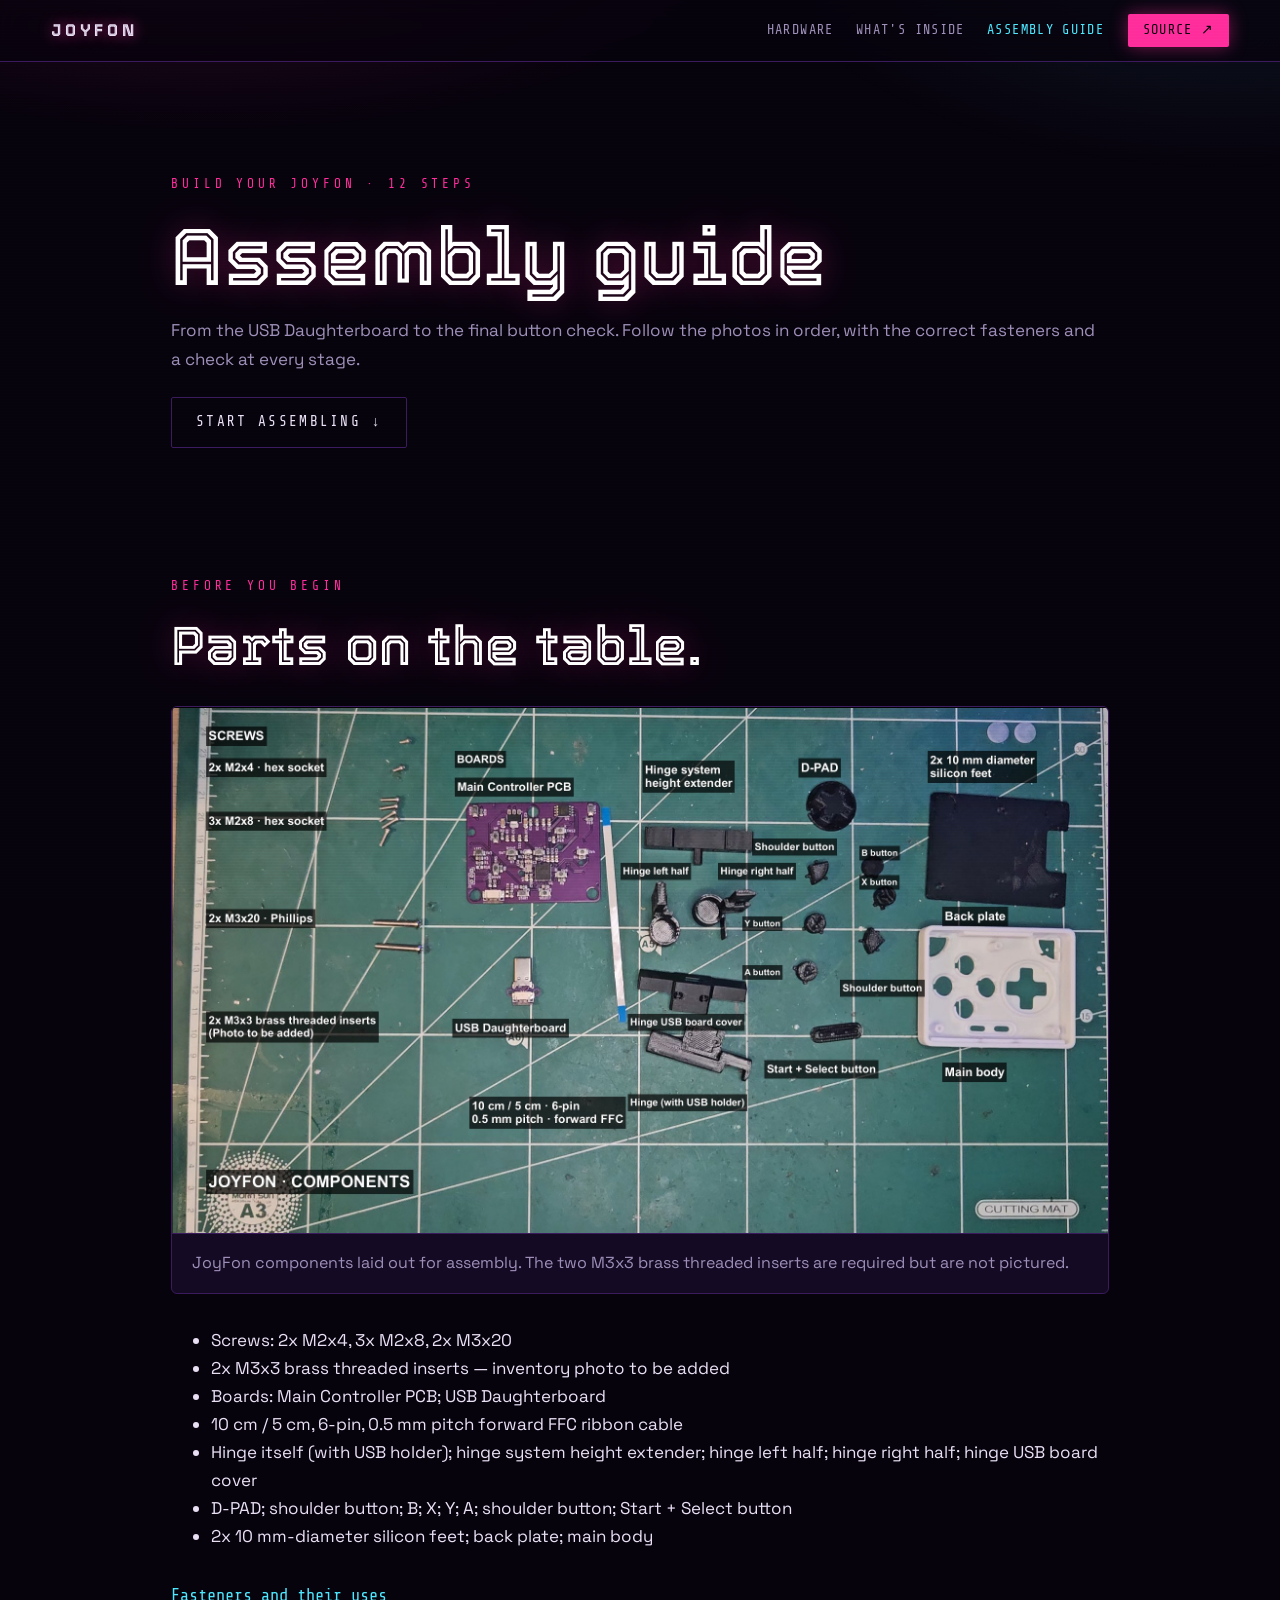
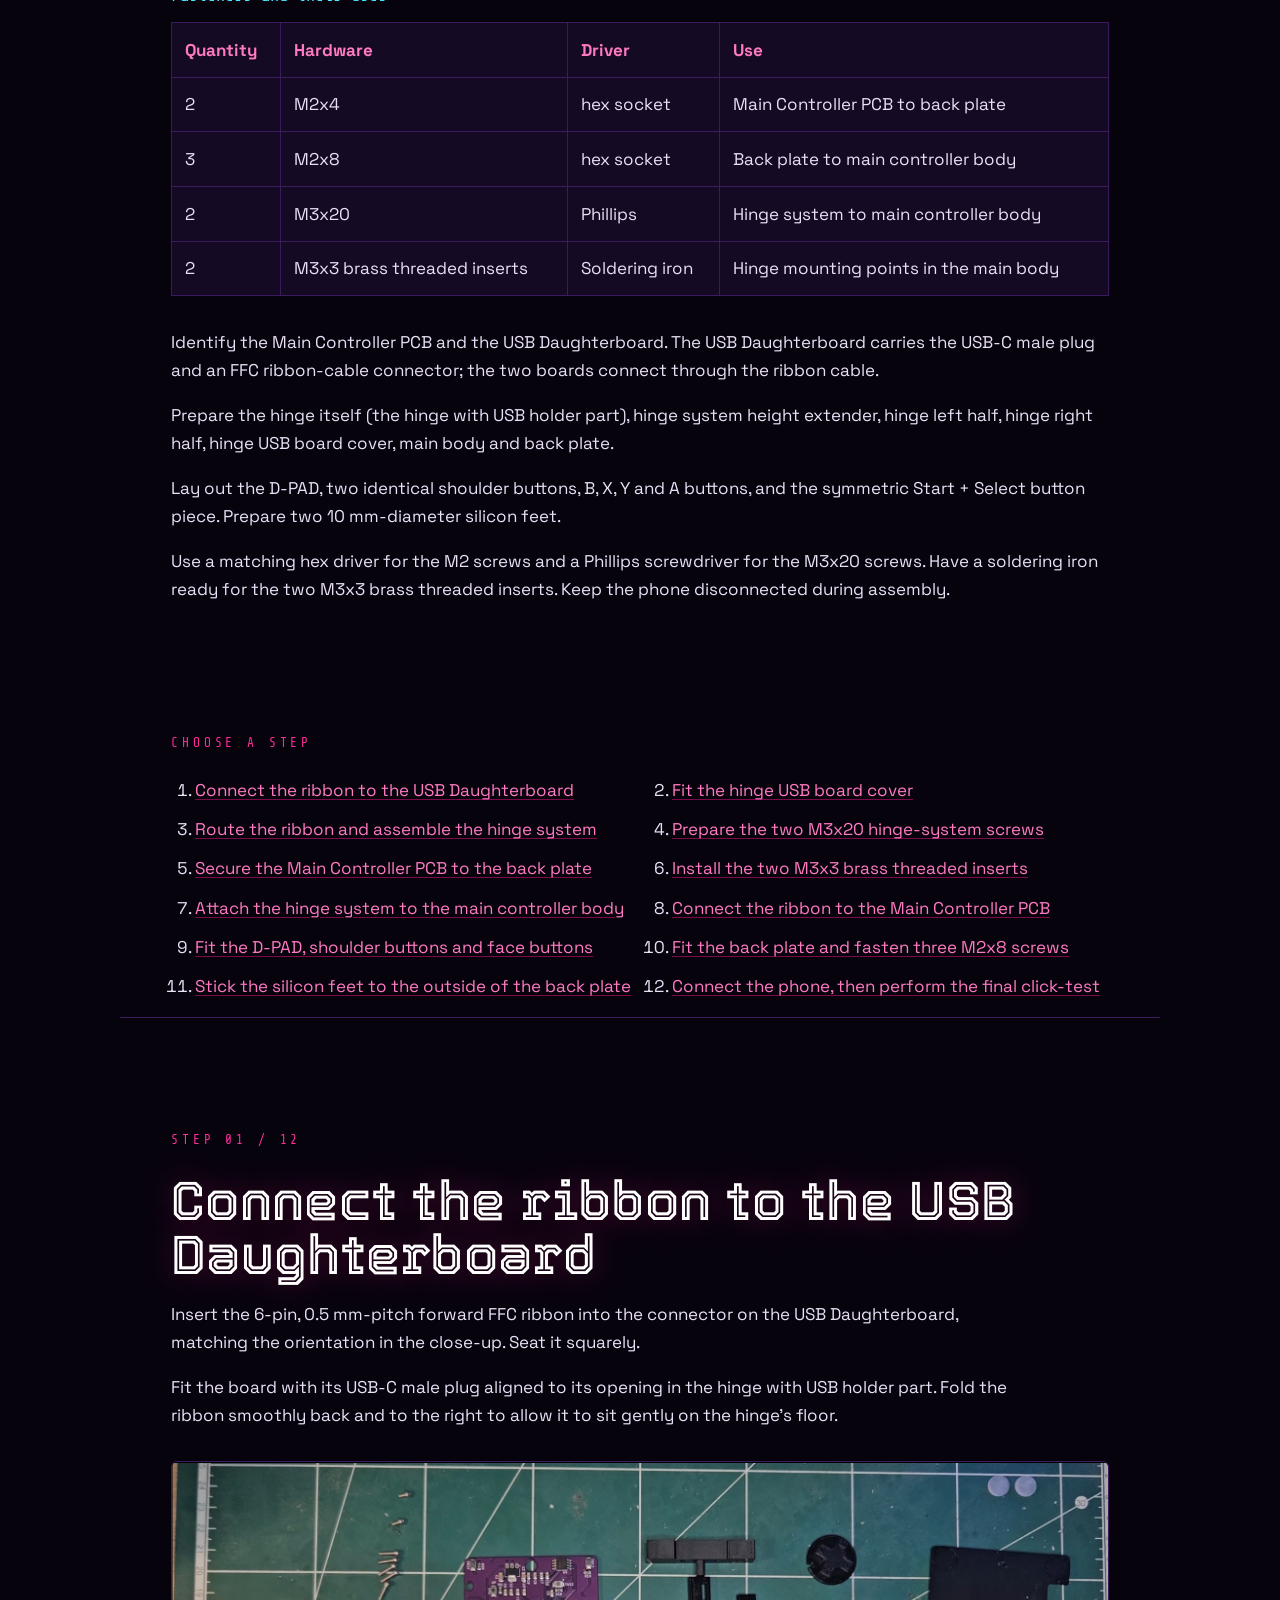
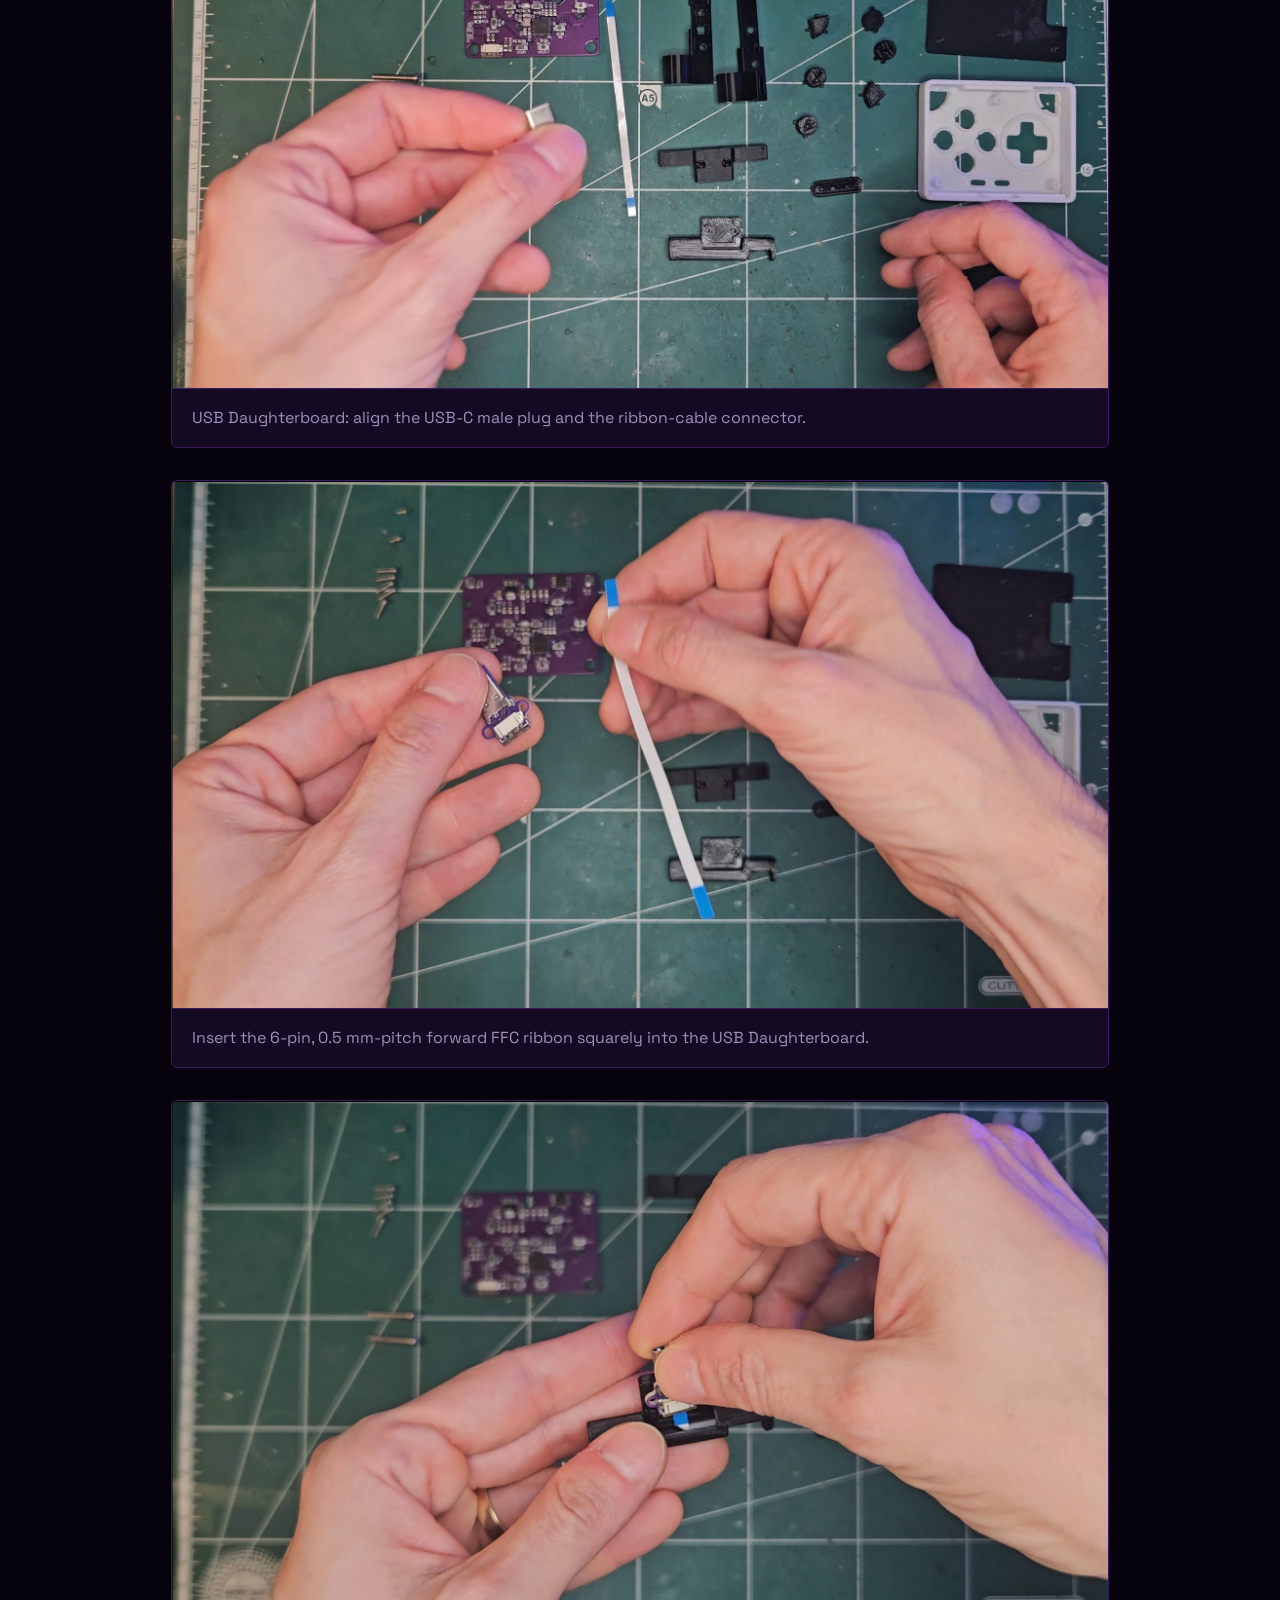
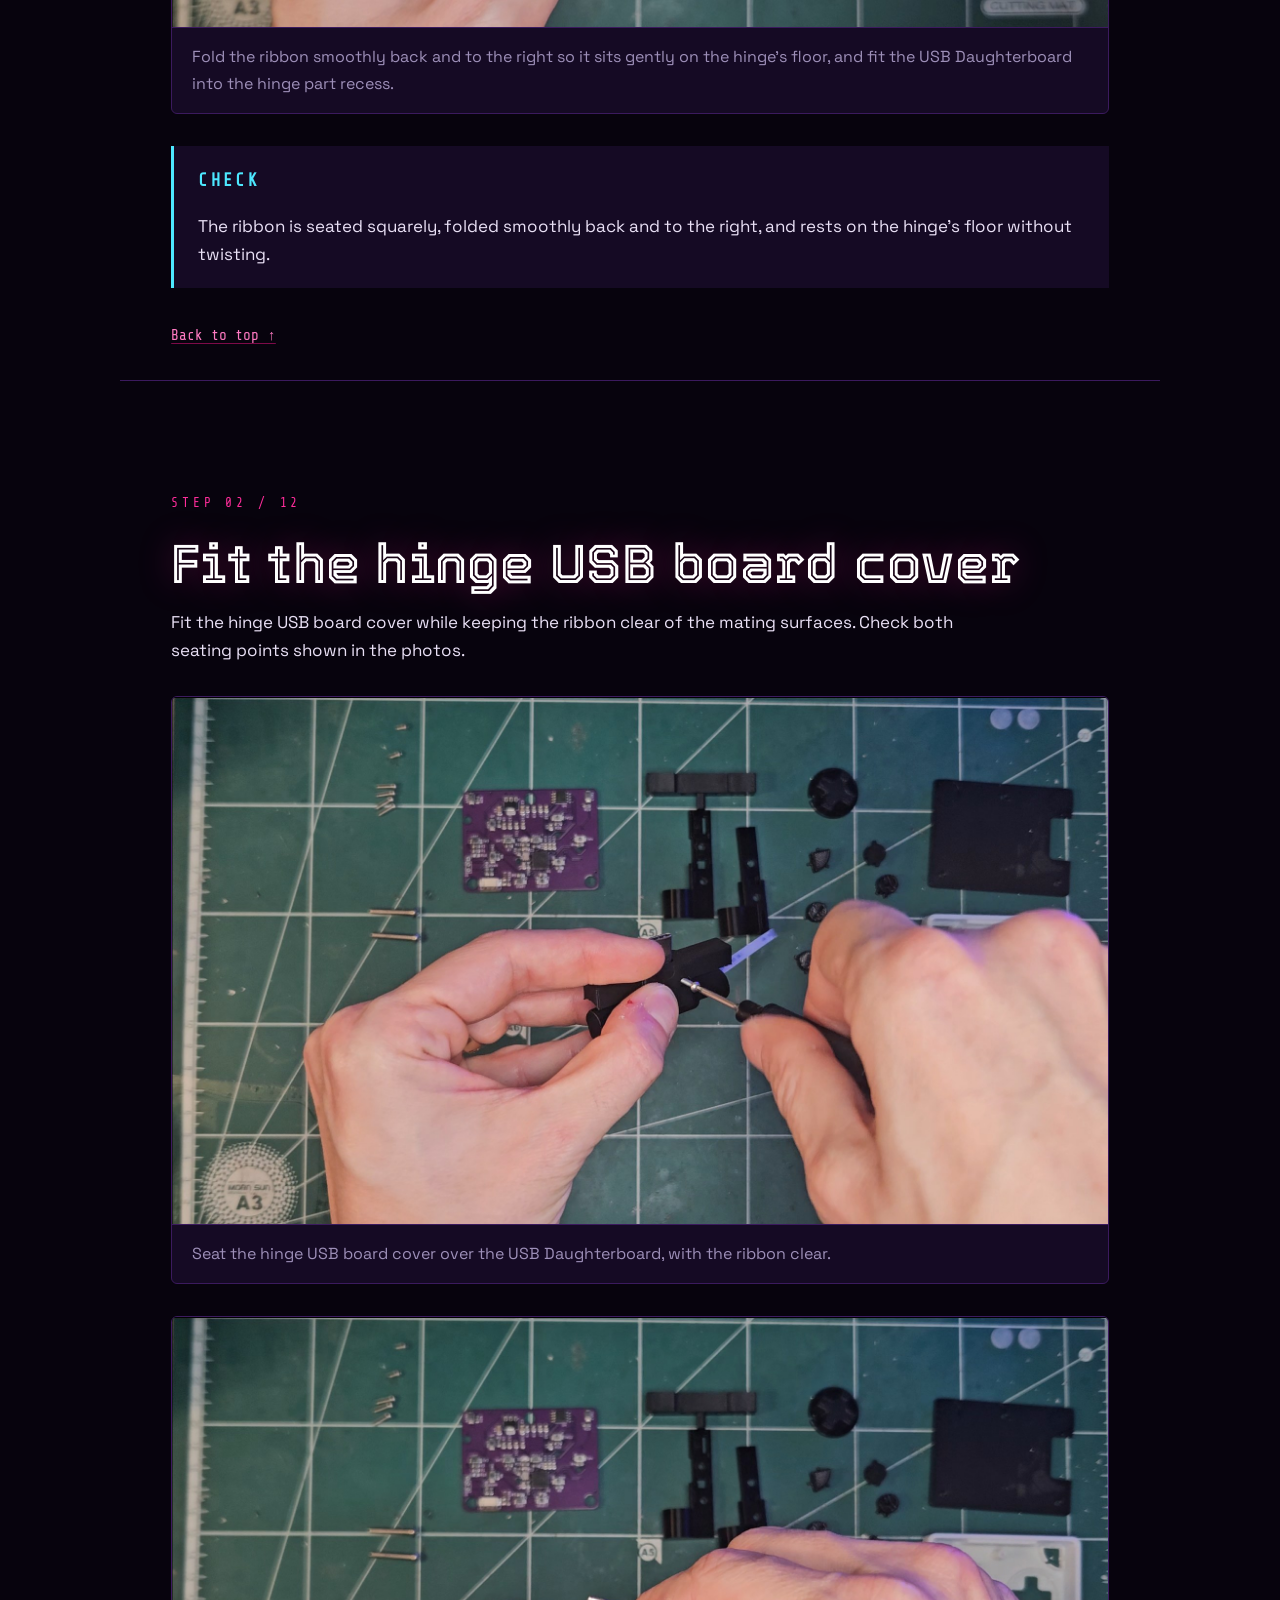
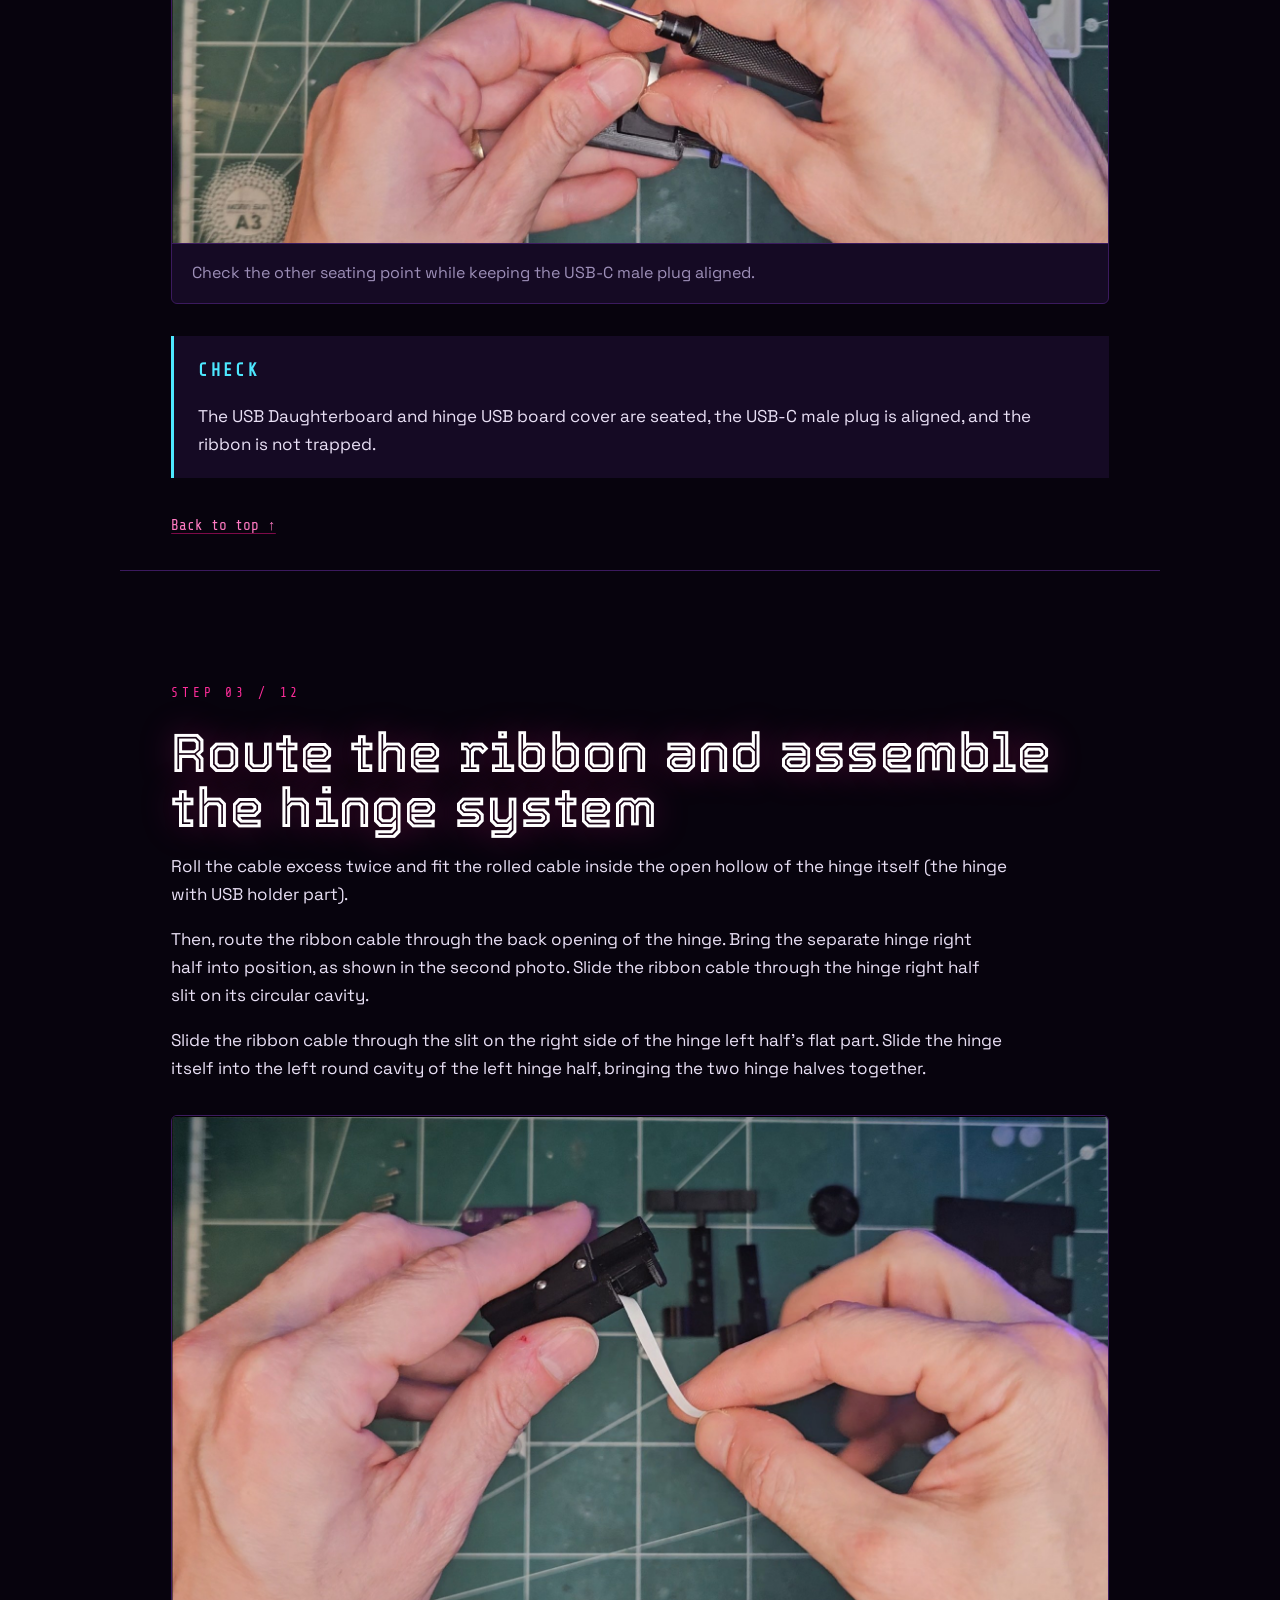
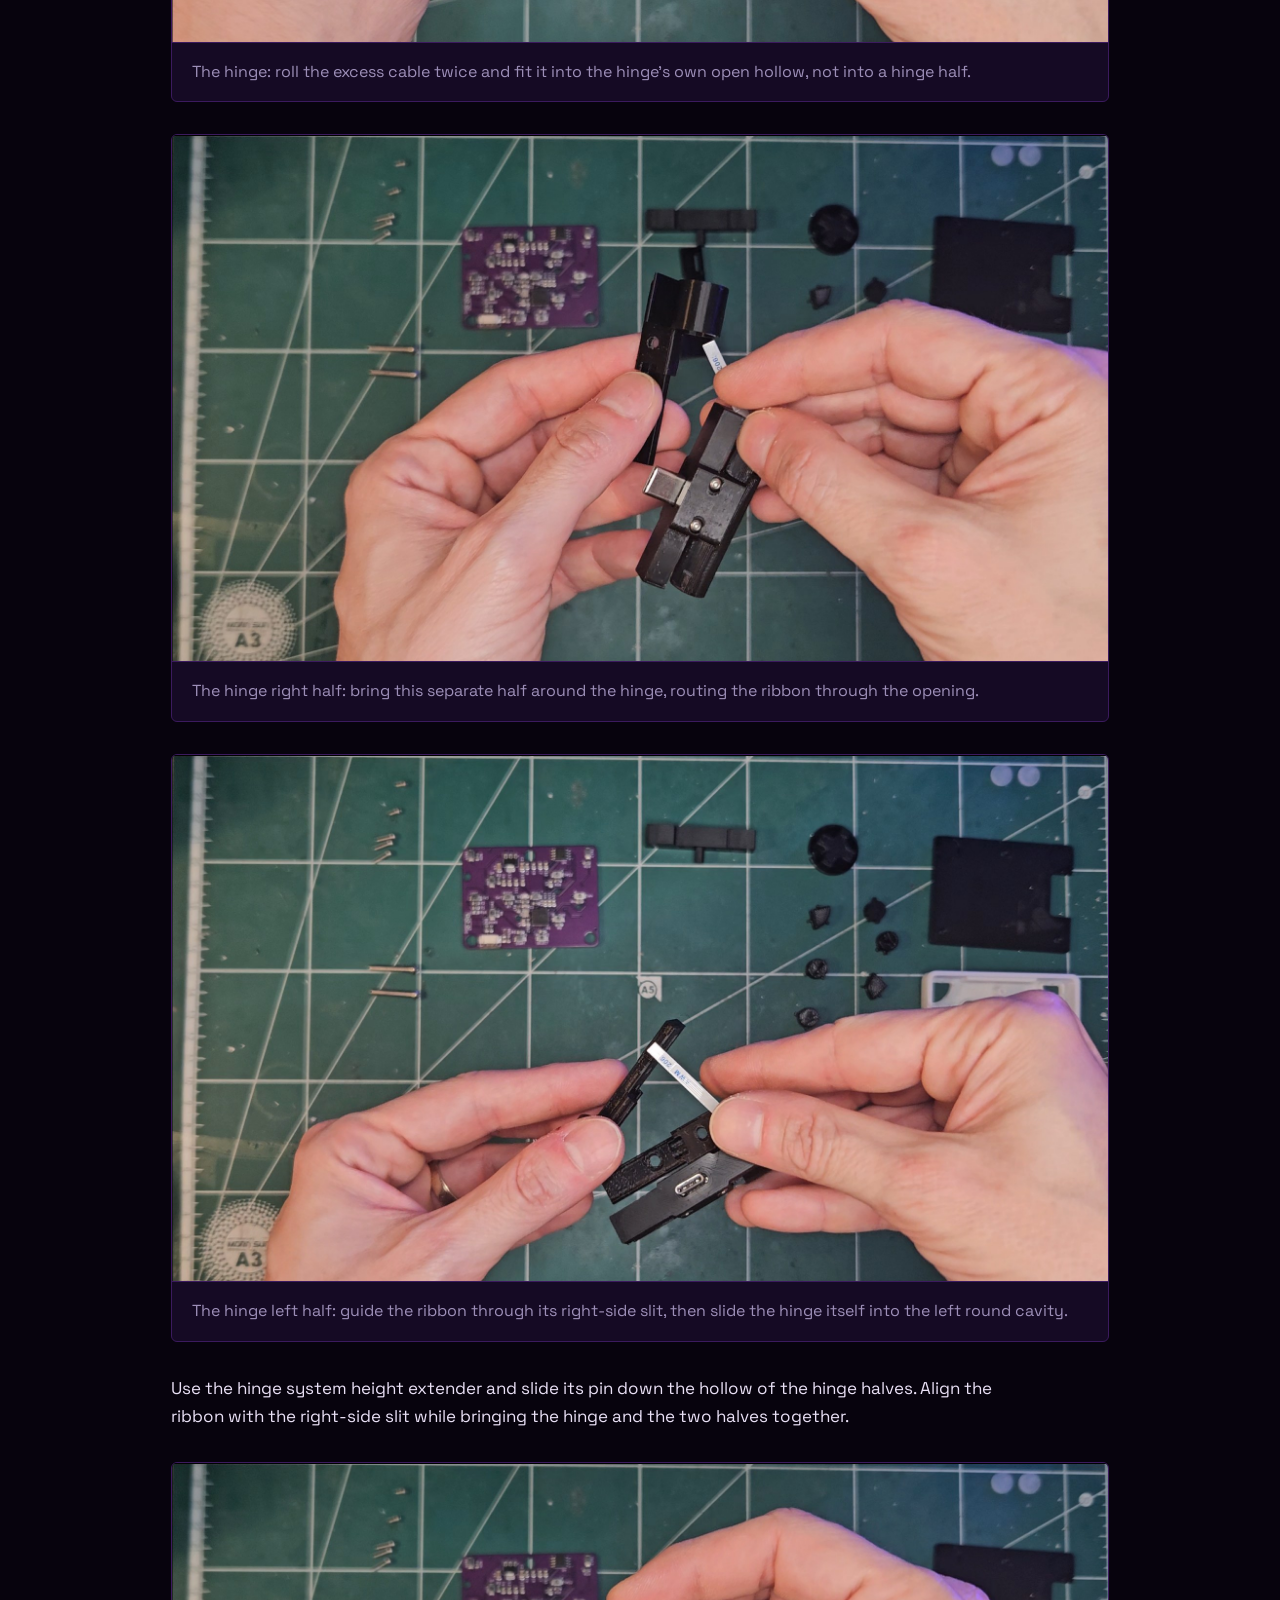
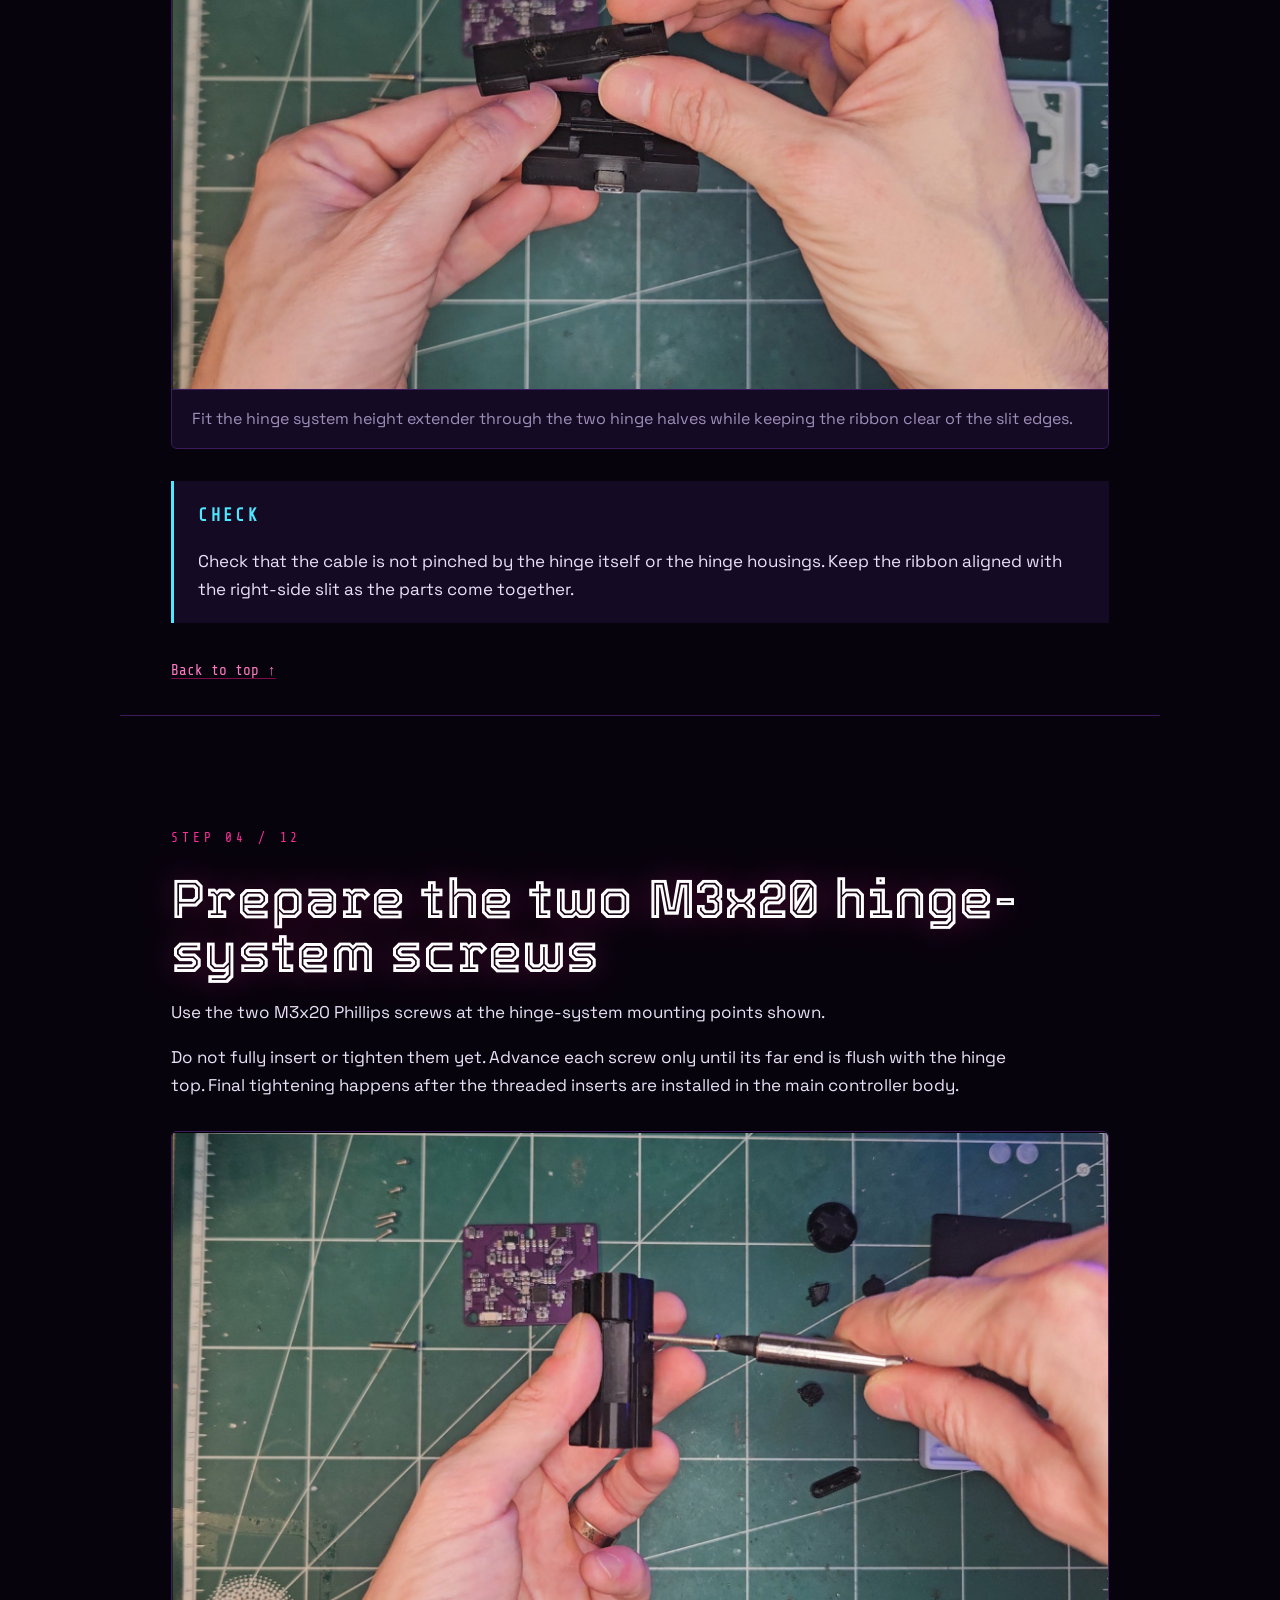
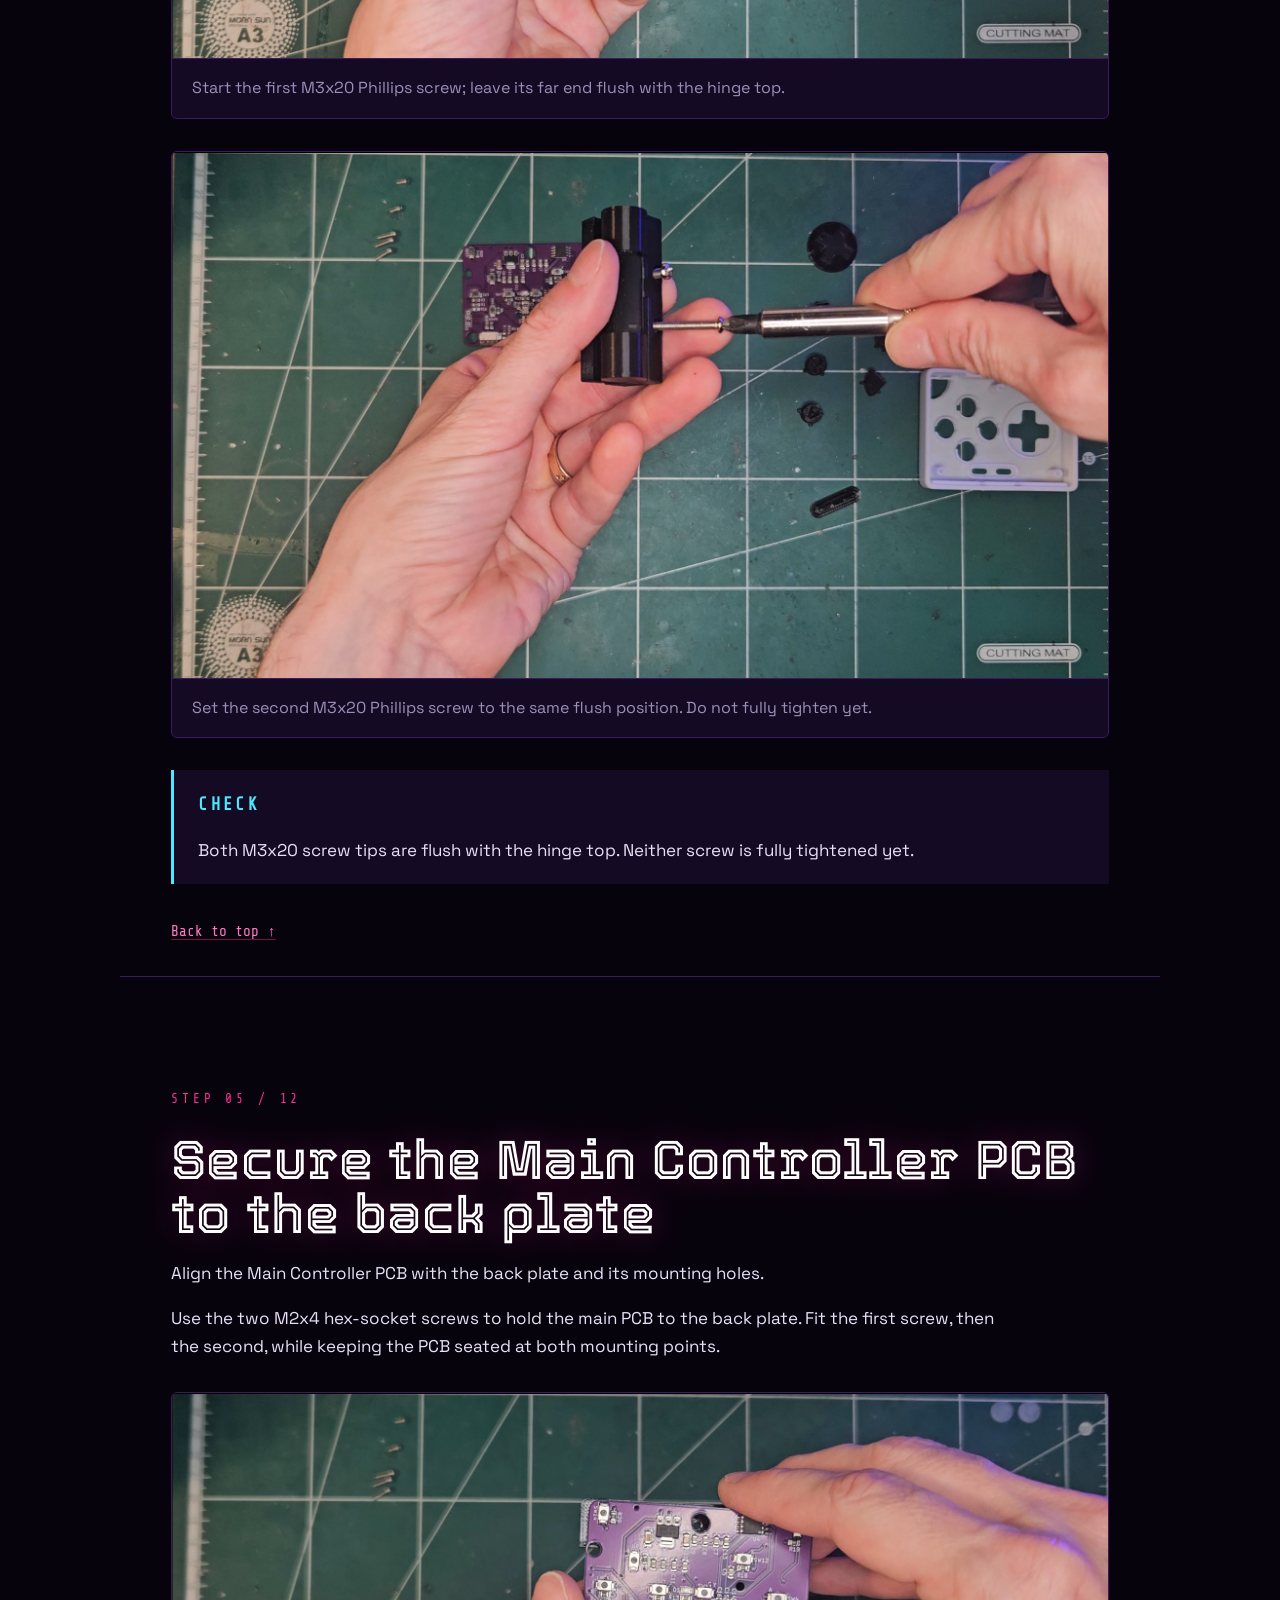
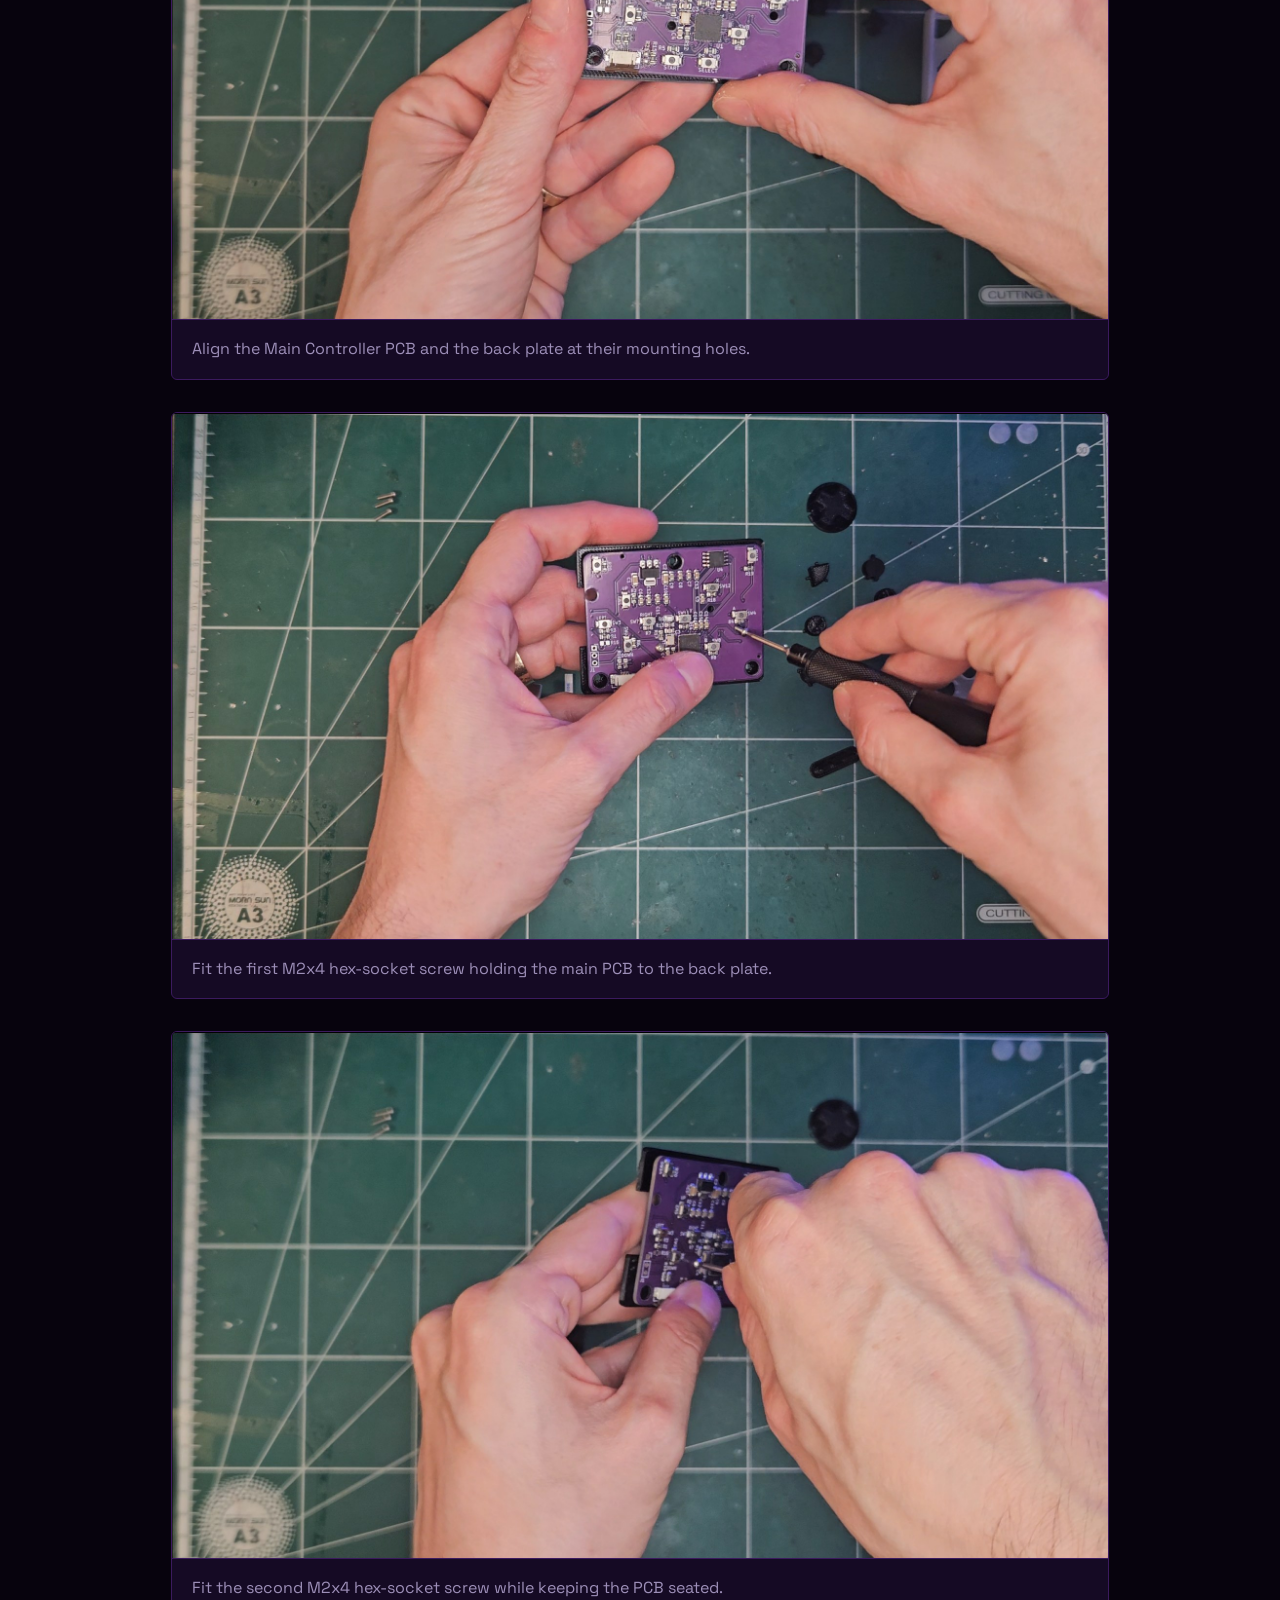
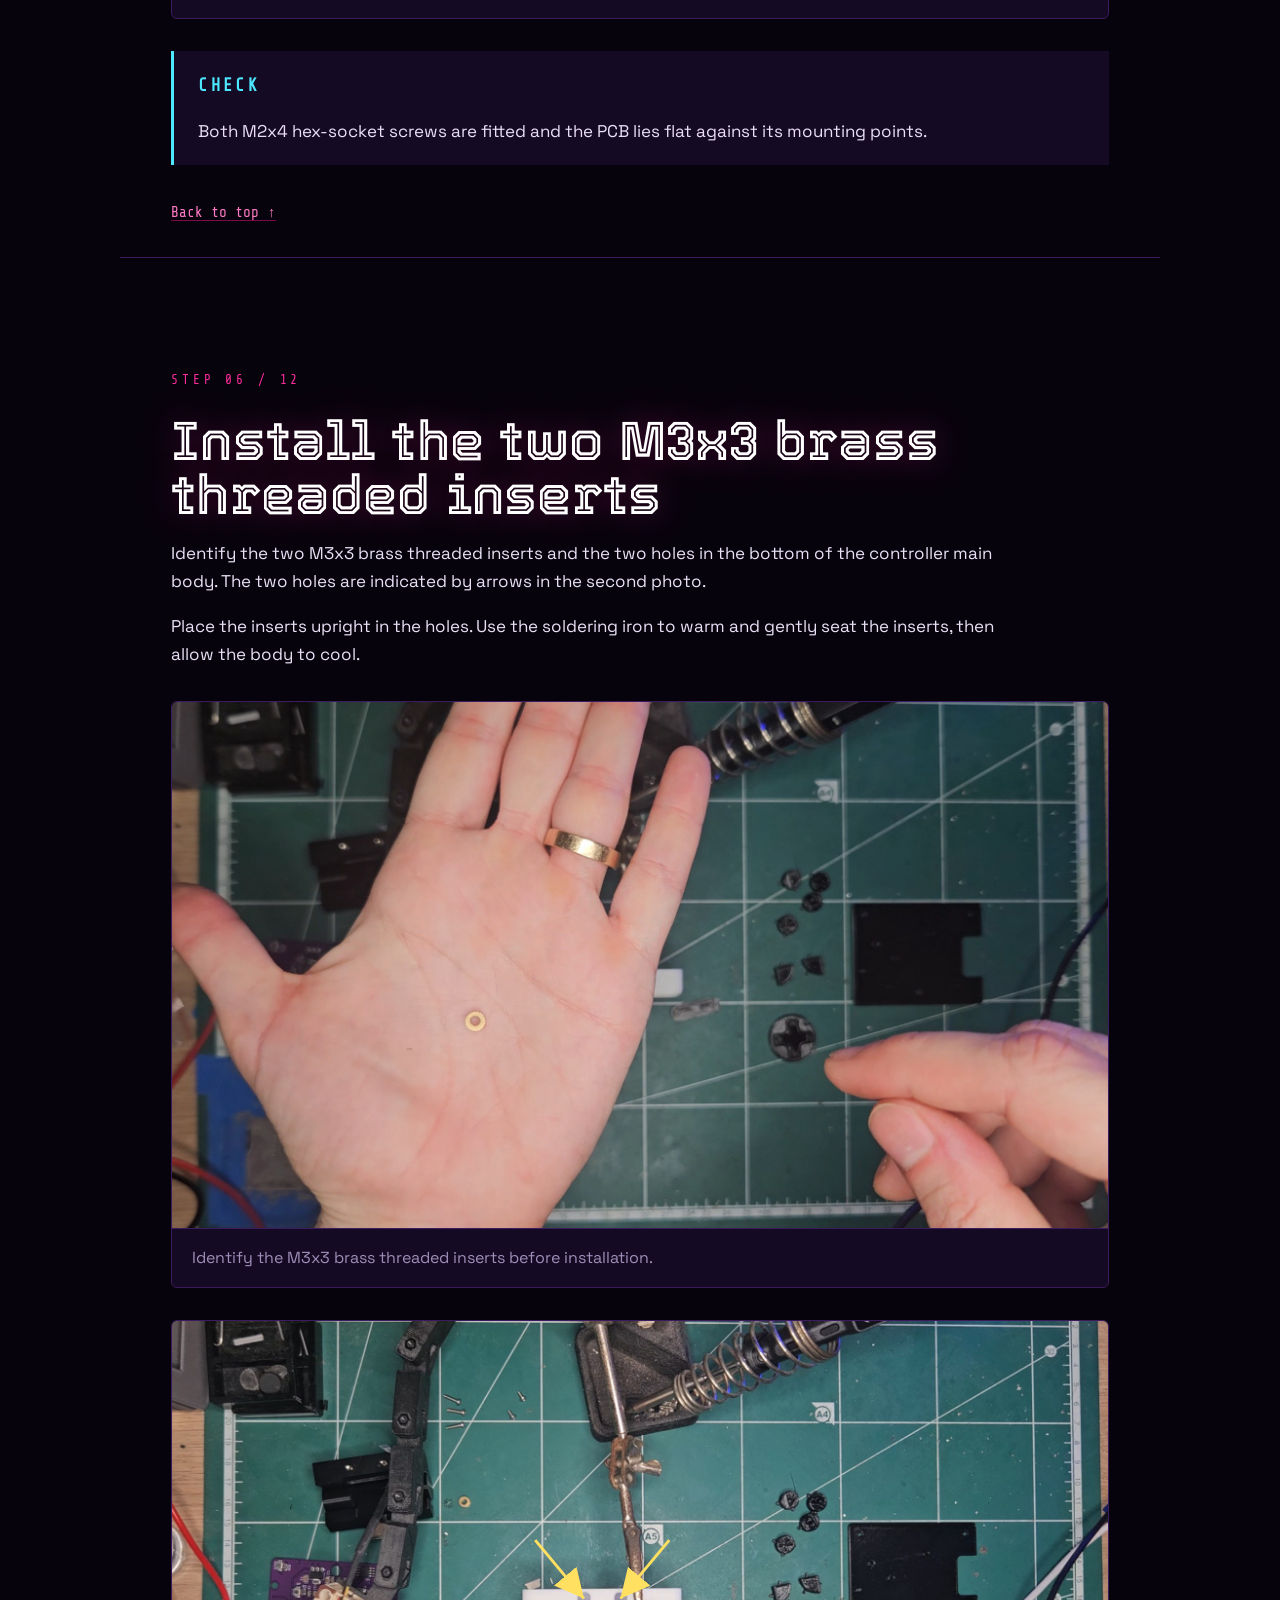
==== commit 780f3071: "chore: Fixing weird wording in assembly page" ====
--- a/assembly.html
+++ b/assembly.html
@@ -36,9 +36,9 @@
 <figure class="plate guide-figure"><button class="plate__btn" type="button"><img src="images/assembly/inventory-labeled-preview.jpg" alt="JoyFon components laid out for assembly. The two M3x3 brass threaded inserts are required but are not pictured." width="1920" height="1080" loading="lazy"></button><figcaption>JoyFon components laid out for assembly. The two M3x3 brass threaded inserts are required but are not pictured.</figcaption></figure>
 <ul><li>Screws: 2x M2x4, 3x M2x8, 2x M3x20</li><li>2x M3x3 brass threaded inserts — inventory photo to be added</li><li>Boards: Main Controller PCB; USB Daughterboard</li><li>10 cm / 5 cm, 6-pin, 0.5 mm pitch forward FFC ribbon cable</li><li>Hinge itself (with USB holder); hinge system height extender; hinge left half; hinge right half; hinge USB board cover</li><li>D-PAD; shoulder button; B; X; Y; A; shoulder button; Start + Select button</li><li>2x 10 mm-diameter silicon feet; back plate; main body</li></ul>
 <div class="guide-table"><table><caption>Fasteners and their uses</caption><thead><tr><th>Quantity</th><th>Hardware</th><th>Driver</th><th>Use</th></tr></thead><tbody>
-<tr><td>2</td><td>M2x4 · 4 mm stem</td><td>hex socket</td><td>Main Controller PCB to back plate</td></tr>
-<tr><td>3</td><td>M2x8 · 8 mm stem</td><td>hex socket</td><td>Back plate to main controller body</td></tr>
-<tr><td>2</td><td>M3x20 · 20 mm stem</td><td>Phillips</td><td>Hinge system to main controller body</td></tr>
+<tr><td>2</td><td>M2x4</td><td>hex socket</td><td>Main Controller PCB to back plate</td></tr>
+<tr><td>3</td><td>M2x8</td><td>hex socket</td><td>Back plate to main controller body</td></tr>
+<tr><td>2</td><td>M3x20</td><td>Phillips</td><td>Hinge system to main controller body</td></tr>
 <tr><td>2</td><td>M3x3 brass threaded inserts</td><td>Soldering iron</td><td>Hinge mounting points in the main body</td></tr></tbody></table></div>
 <p>Identify the Main Controller PCB and the USB Daughterboard. The USB Daughterboard carries the USB-C male plug and an FFC ribbon-cable connector; the two boards connect through the ribbon cable.</p>
 <p>Prepare the hinge itself (the hinge with USB holder part), hinge system height extender, hinge left half, hinge right half, hinge USB board cover, main body and back plate.</p>
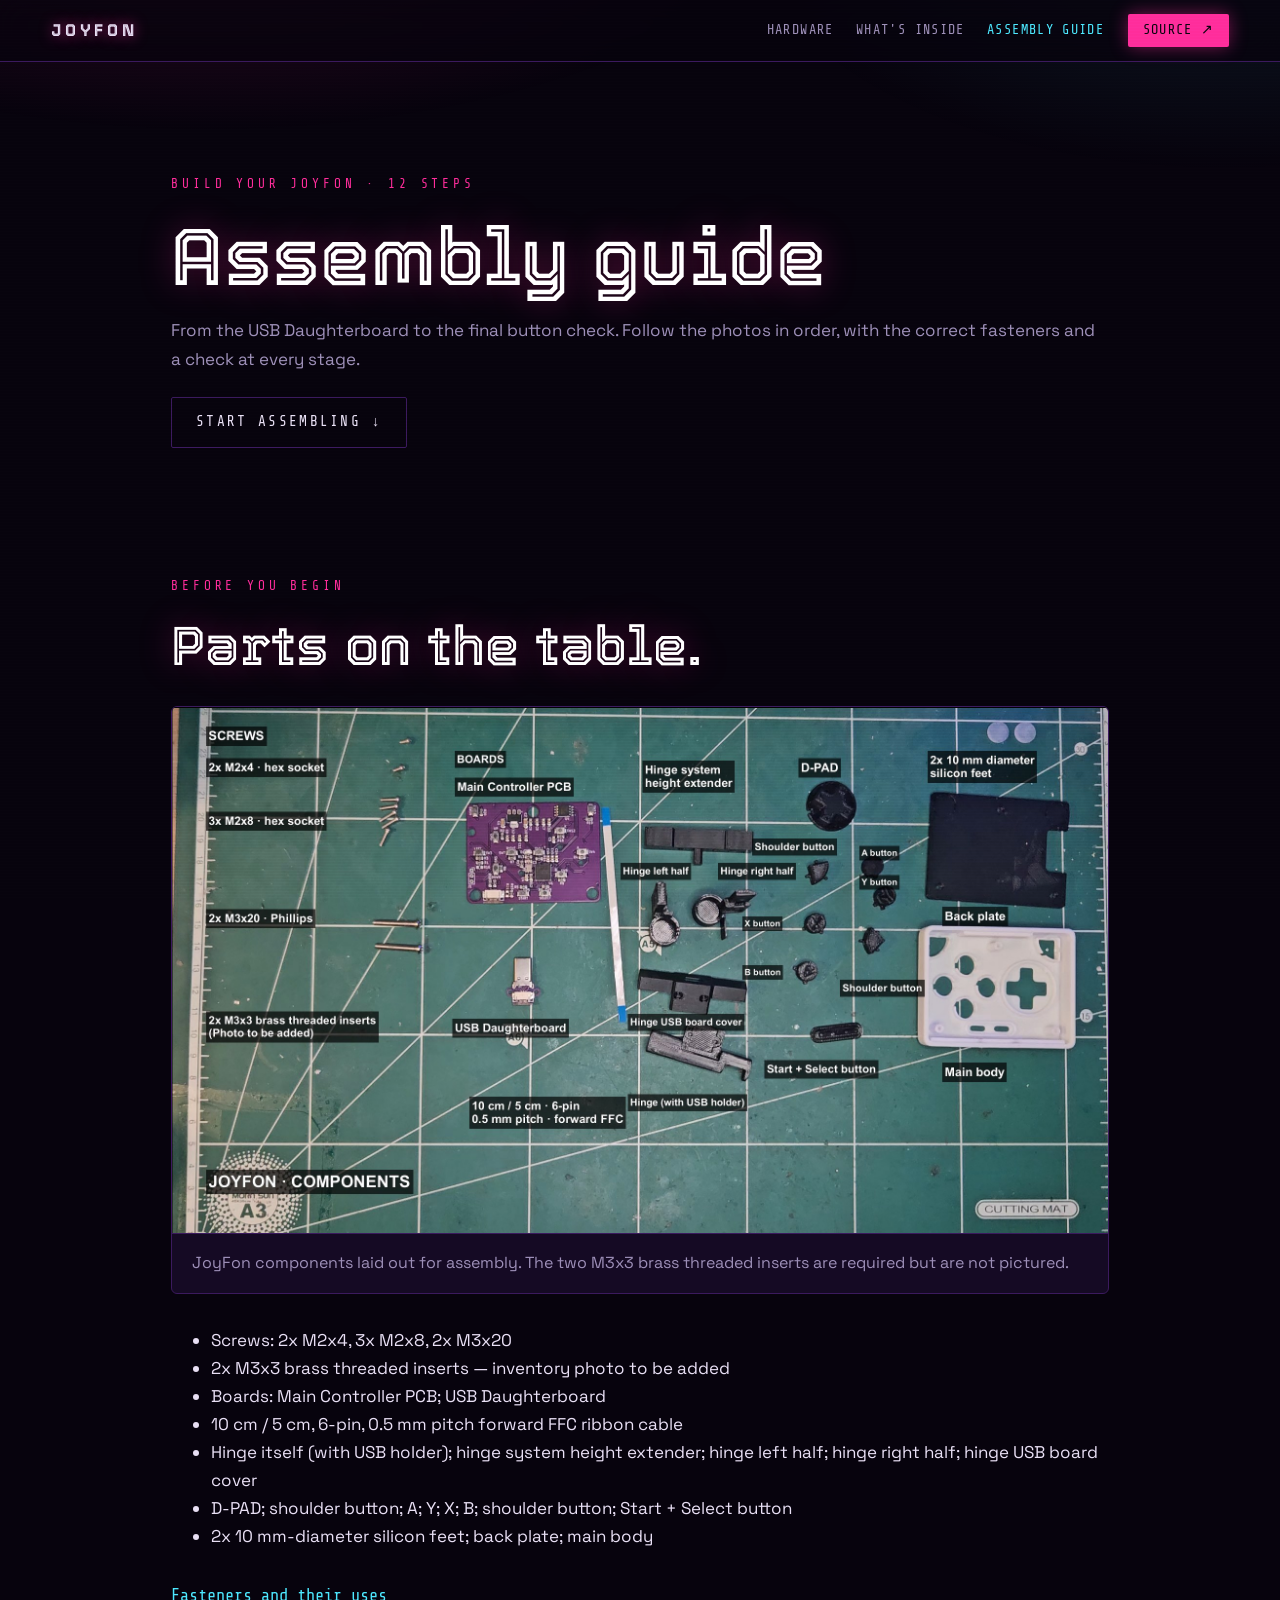
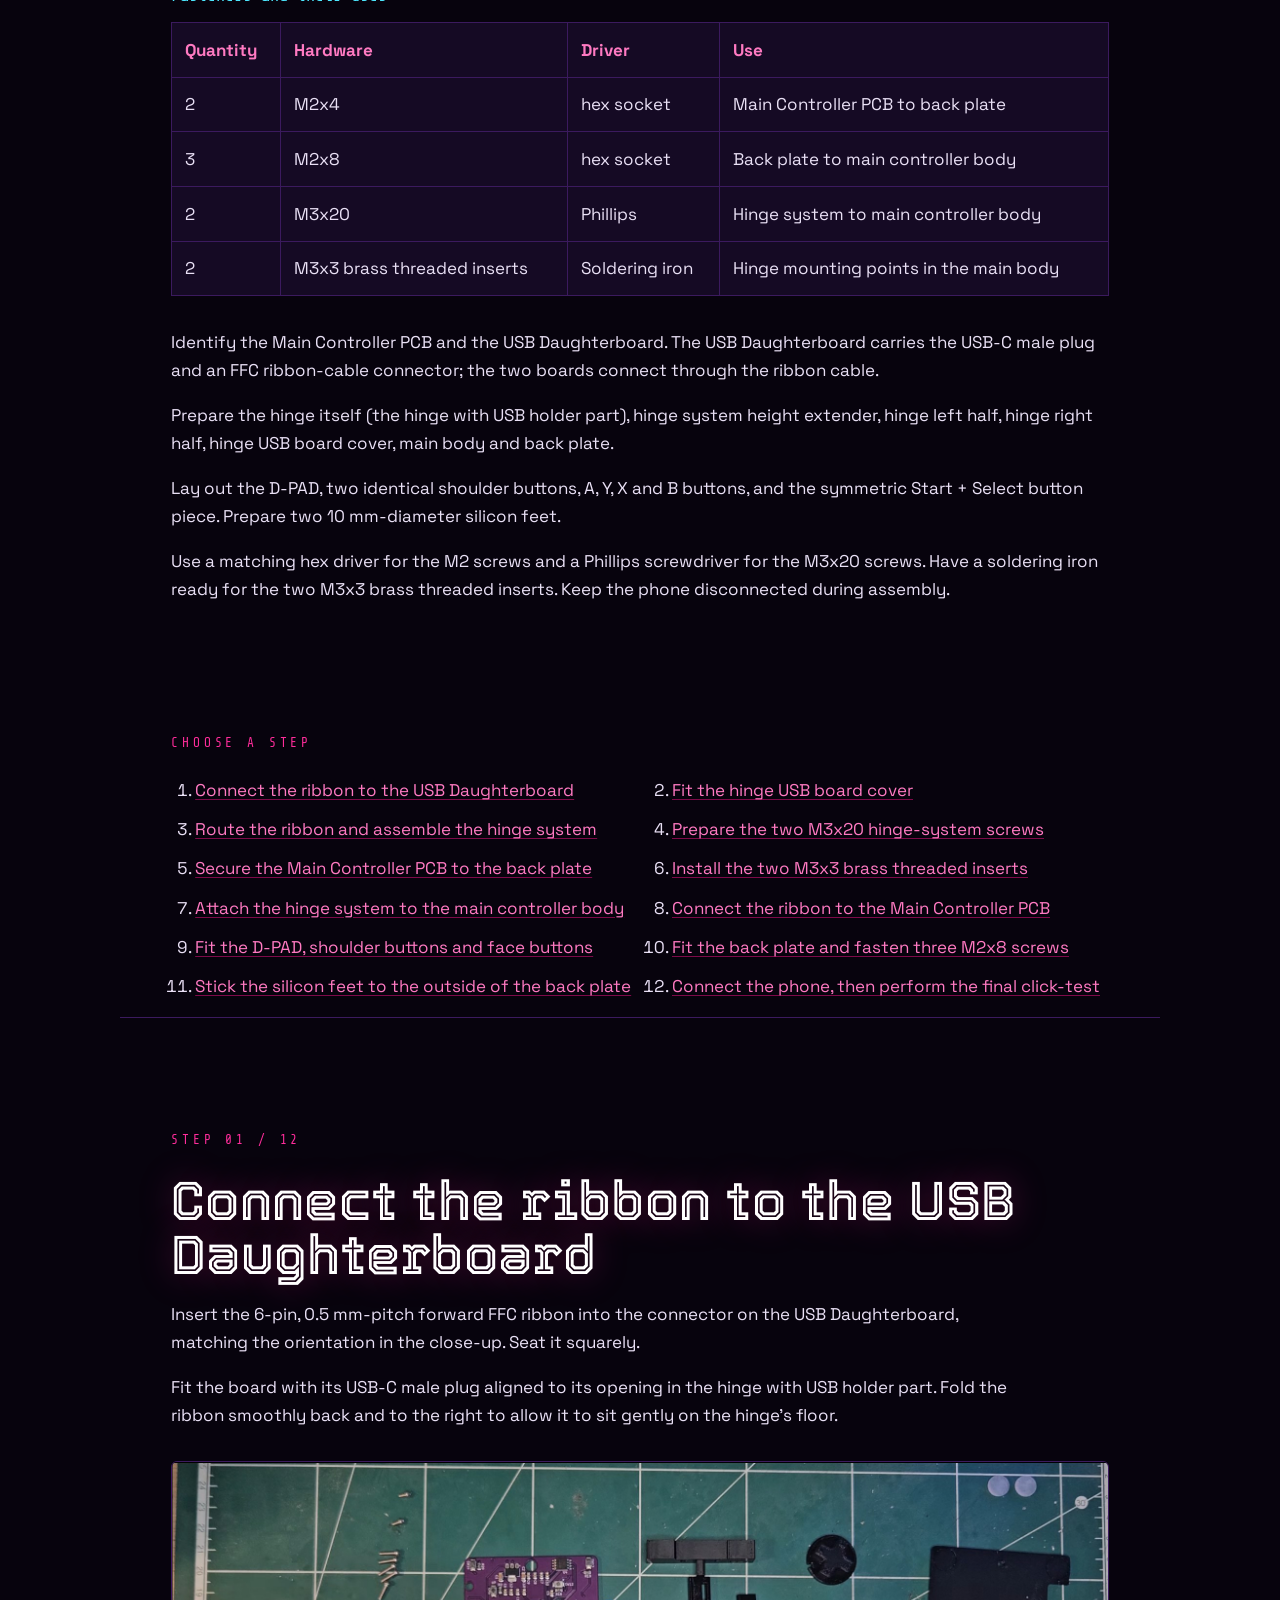
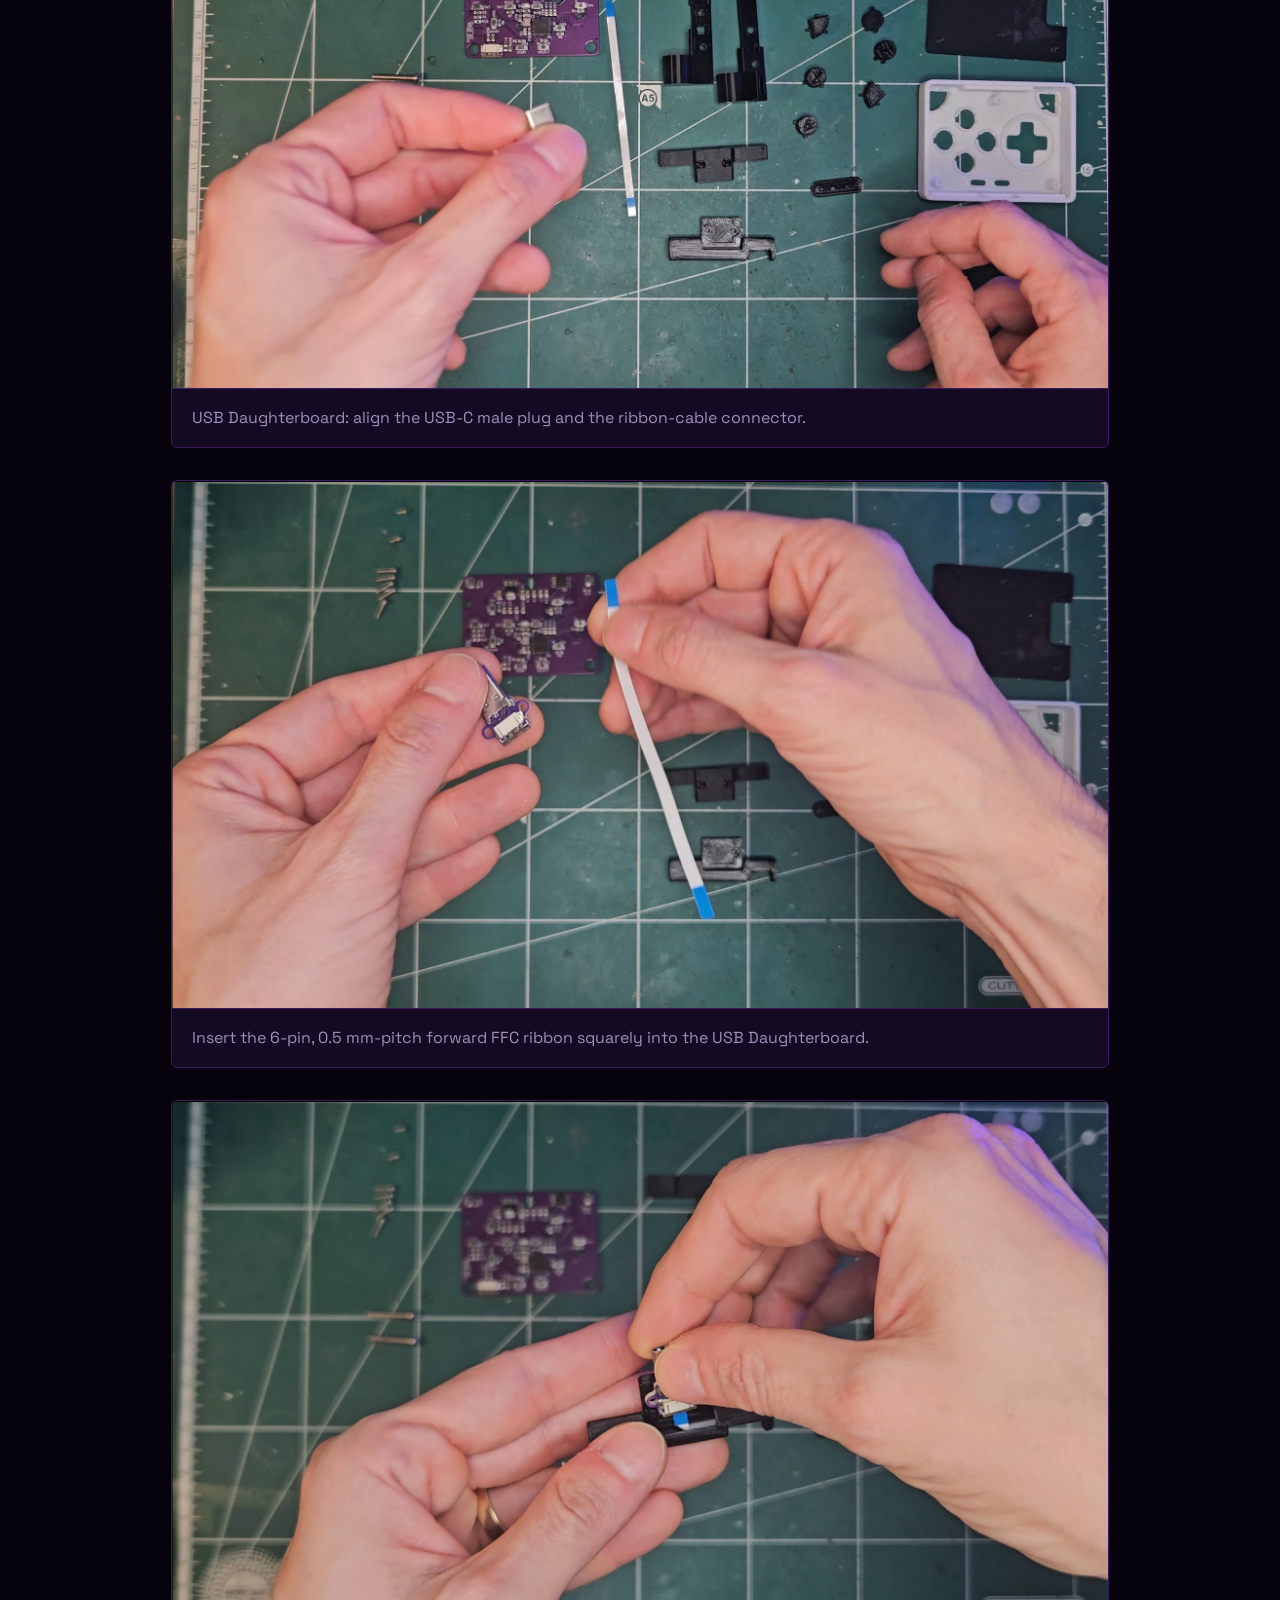
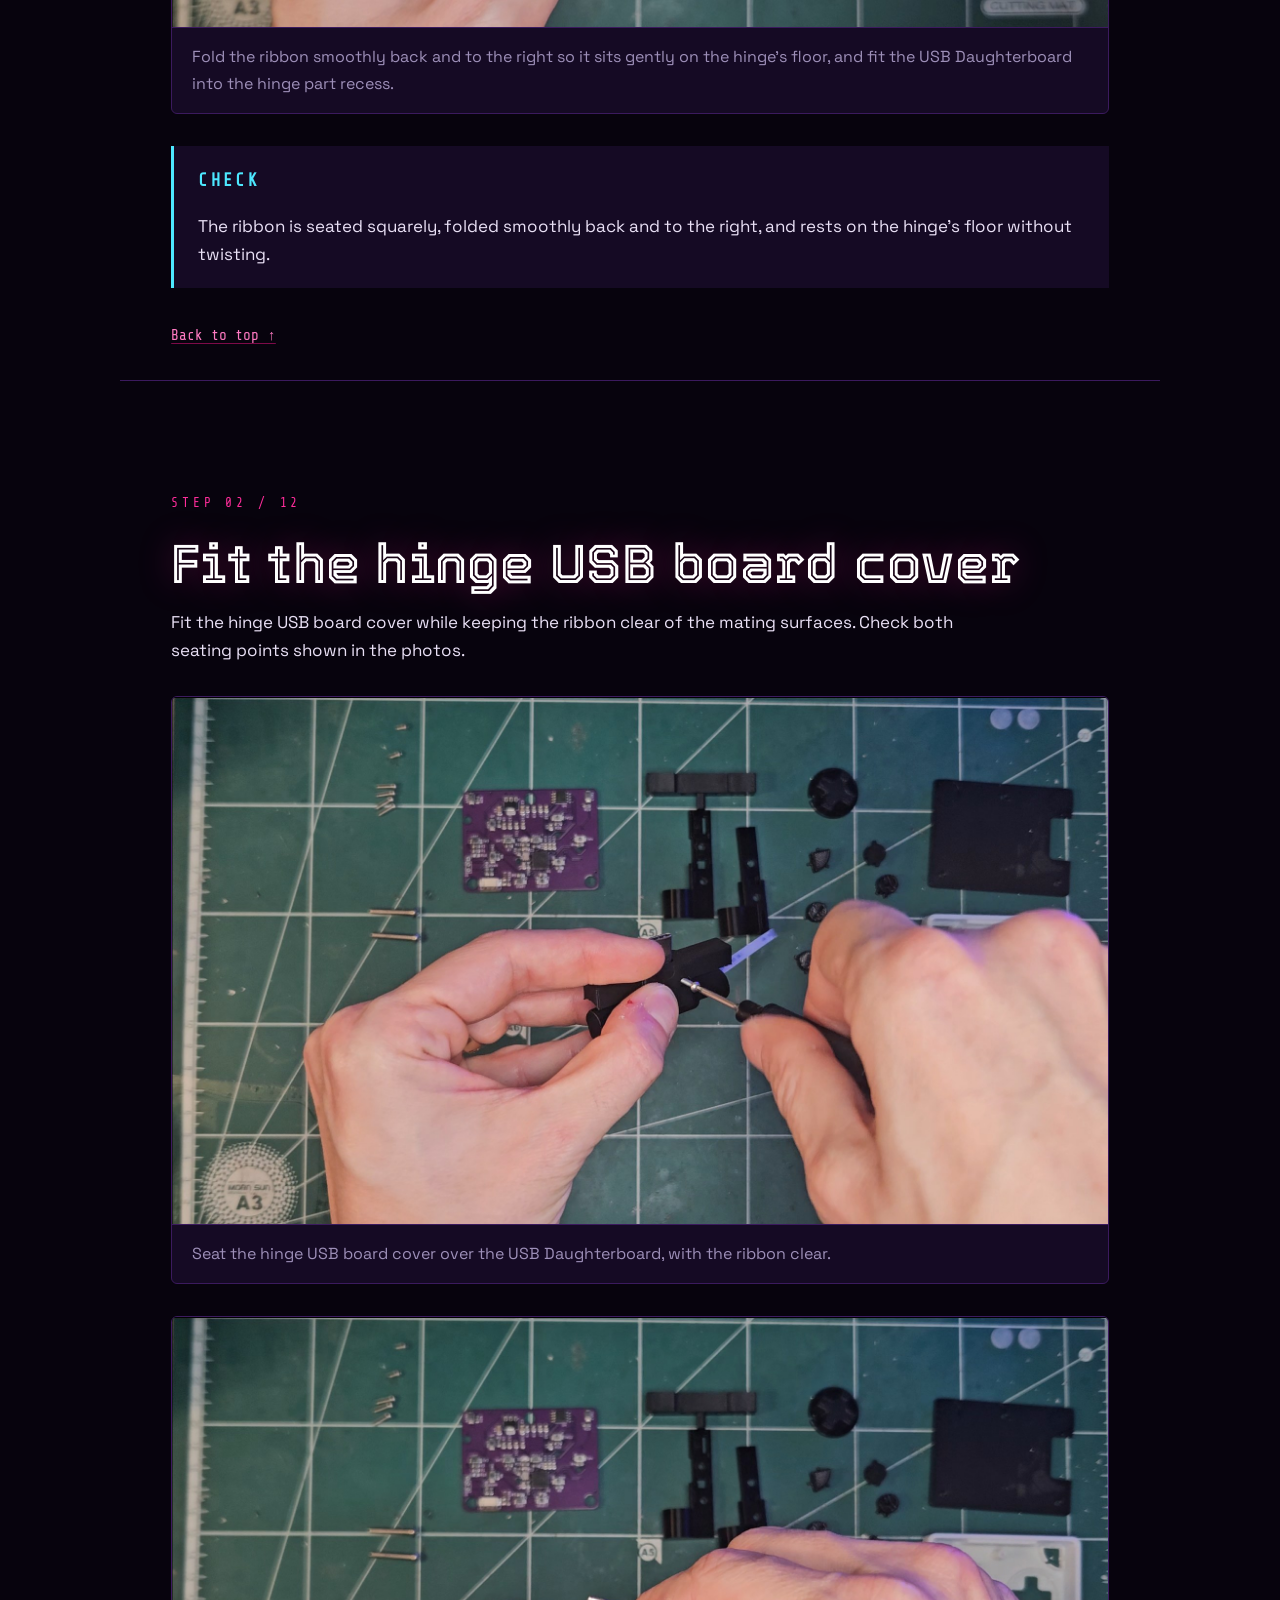
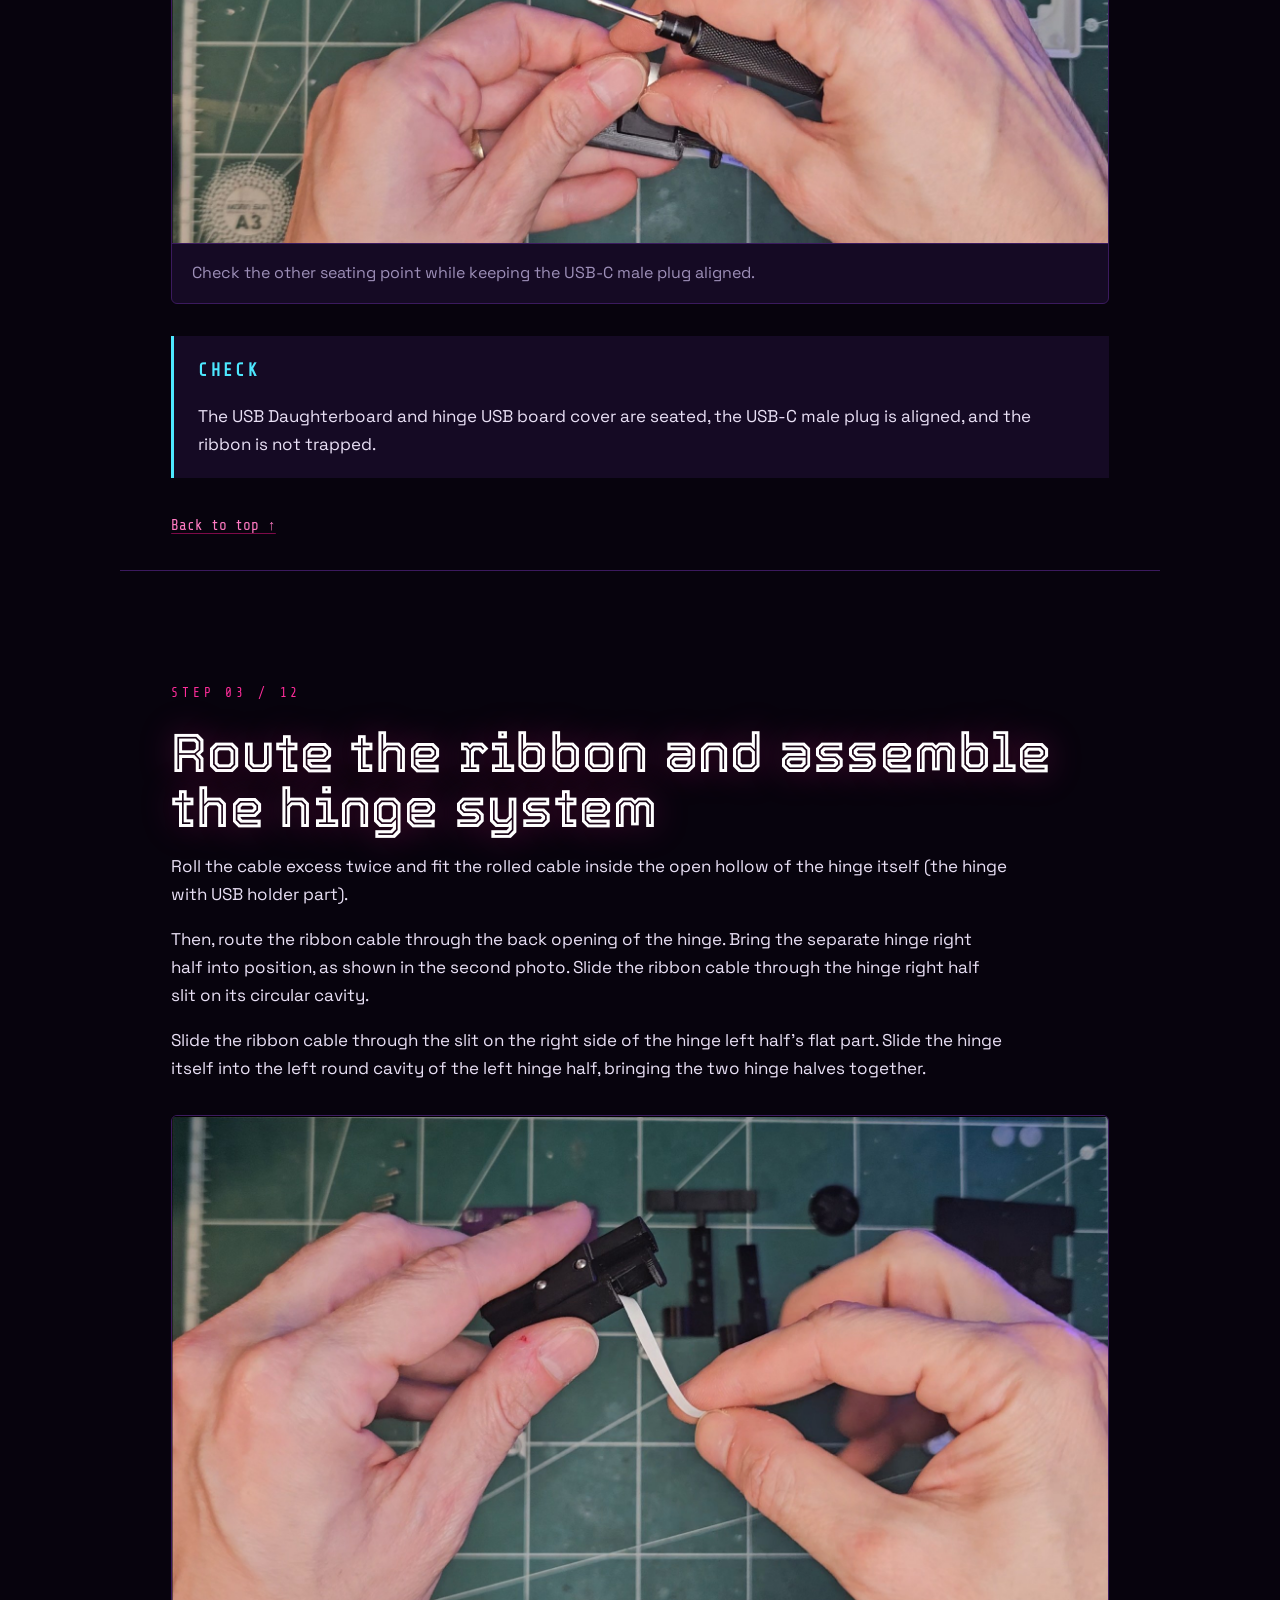
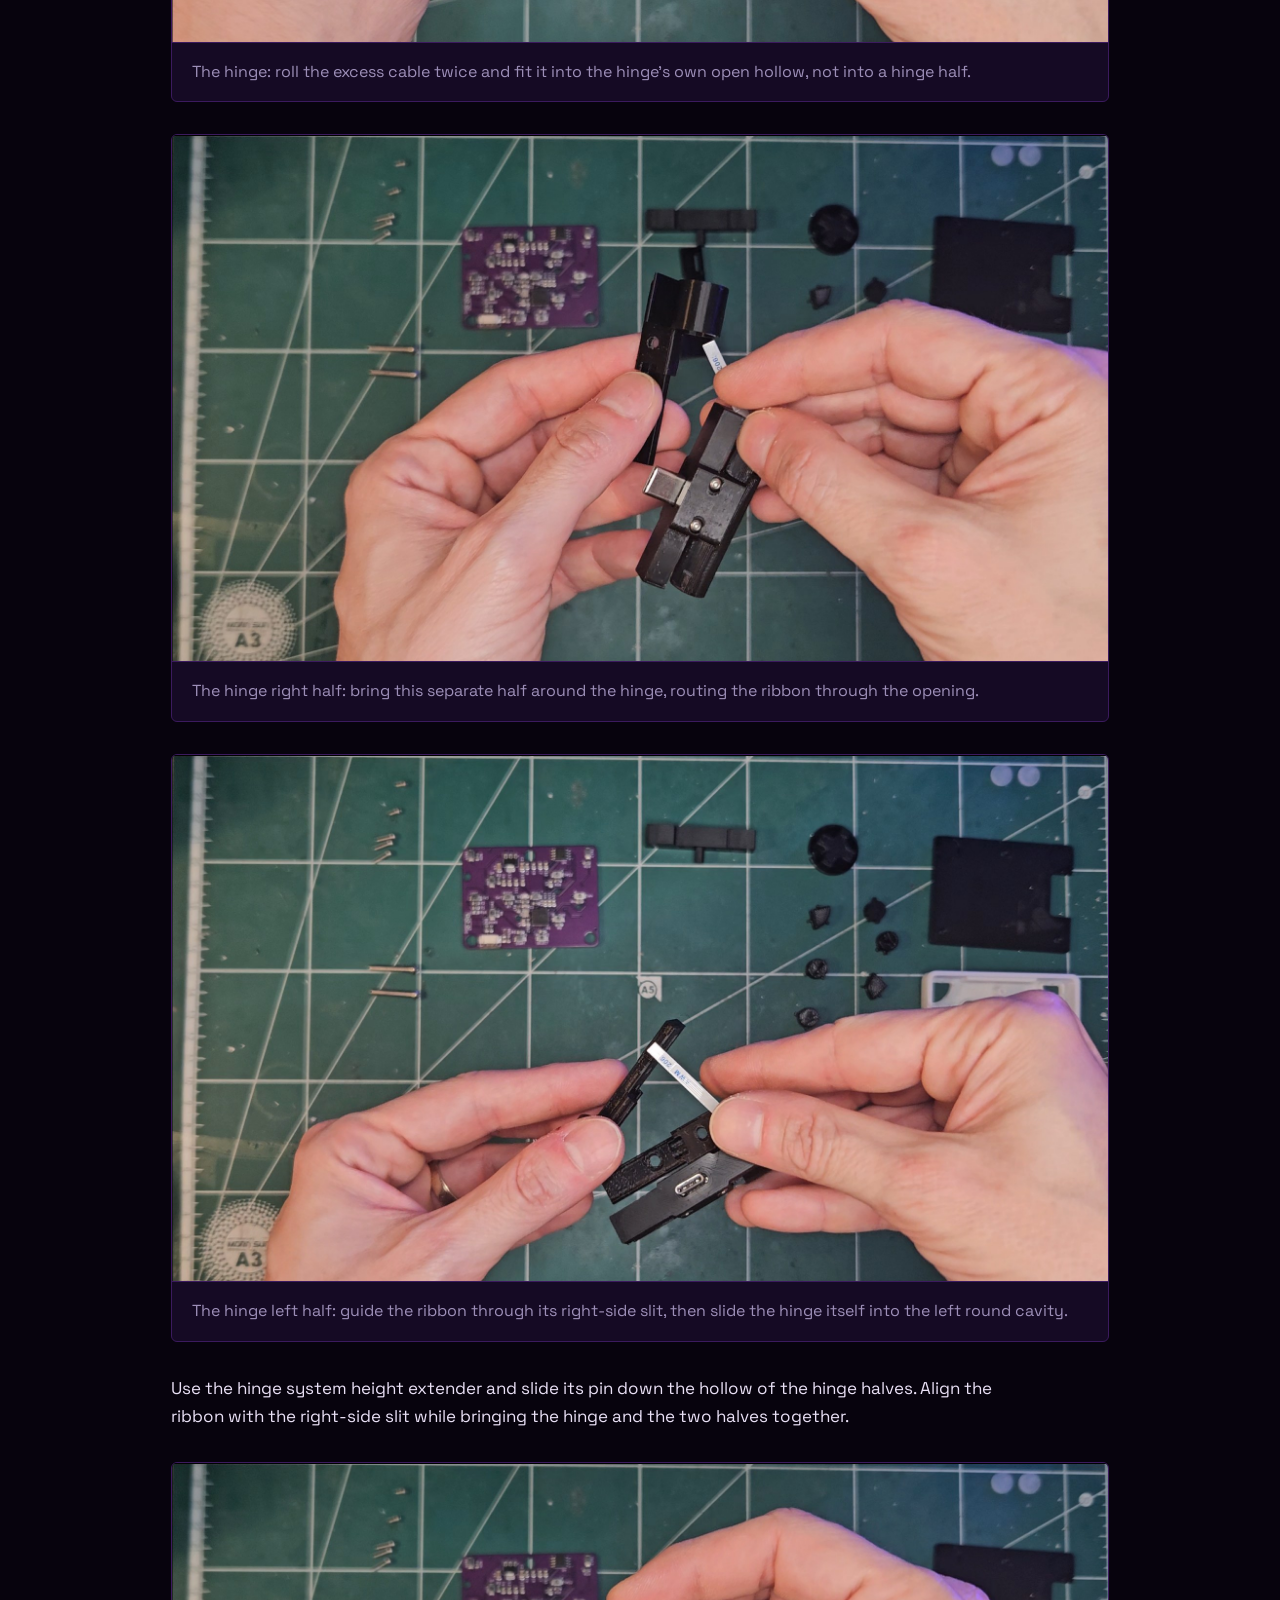
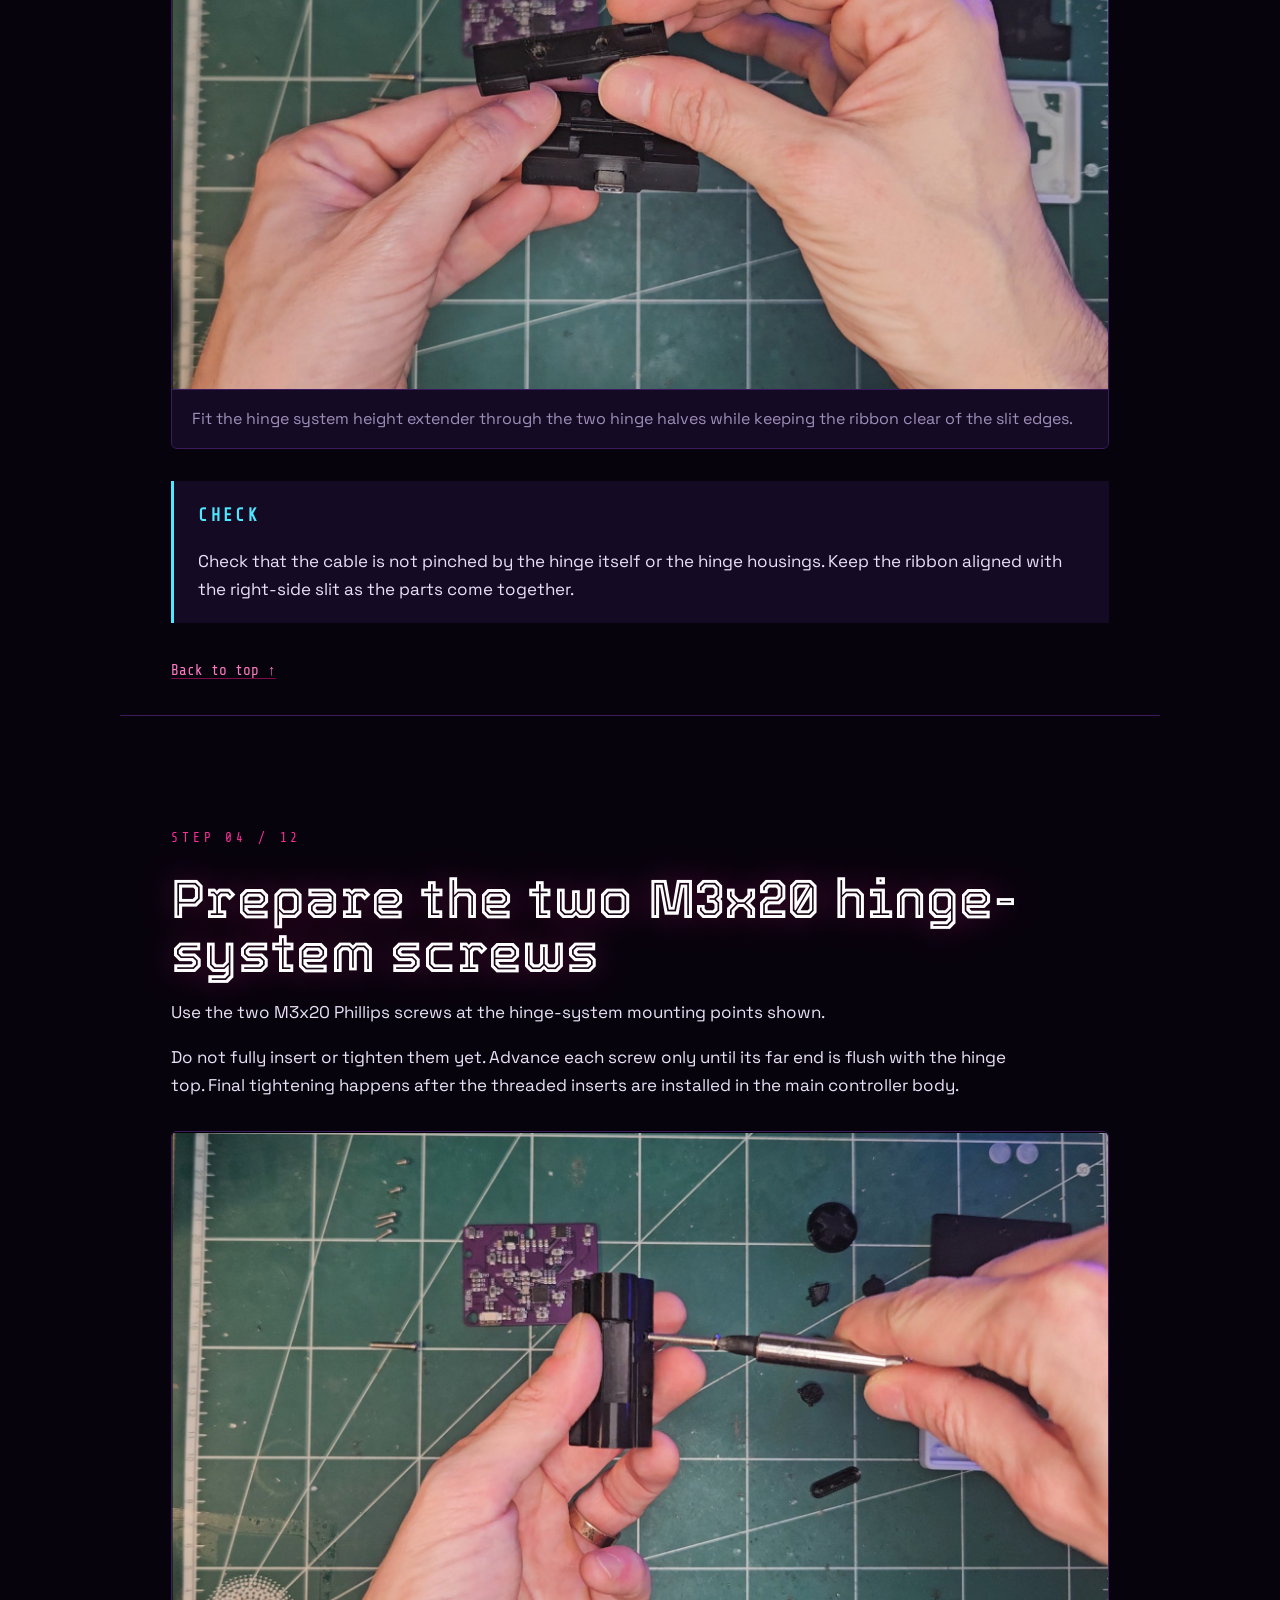
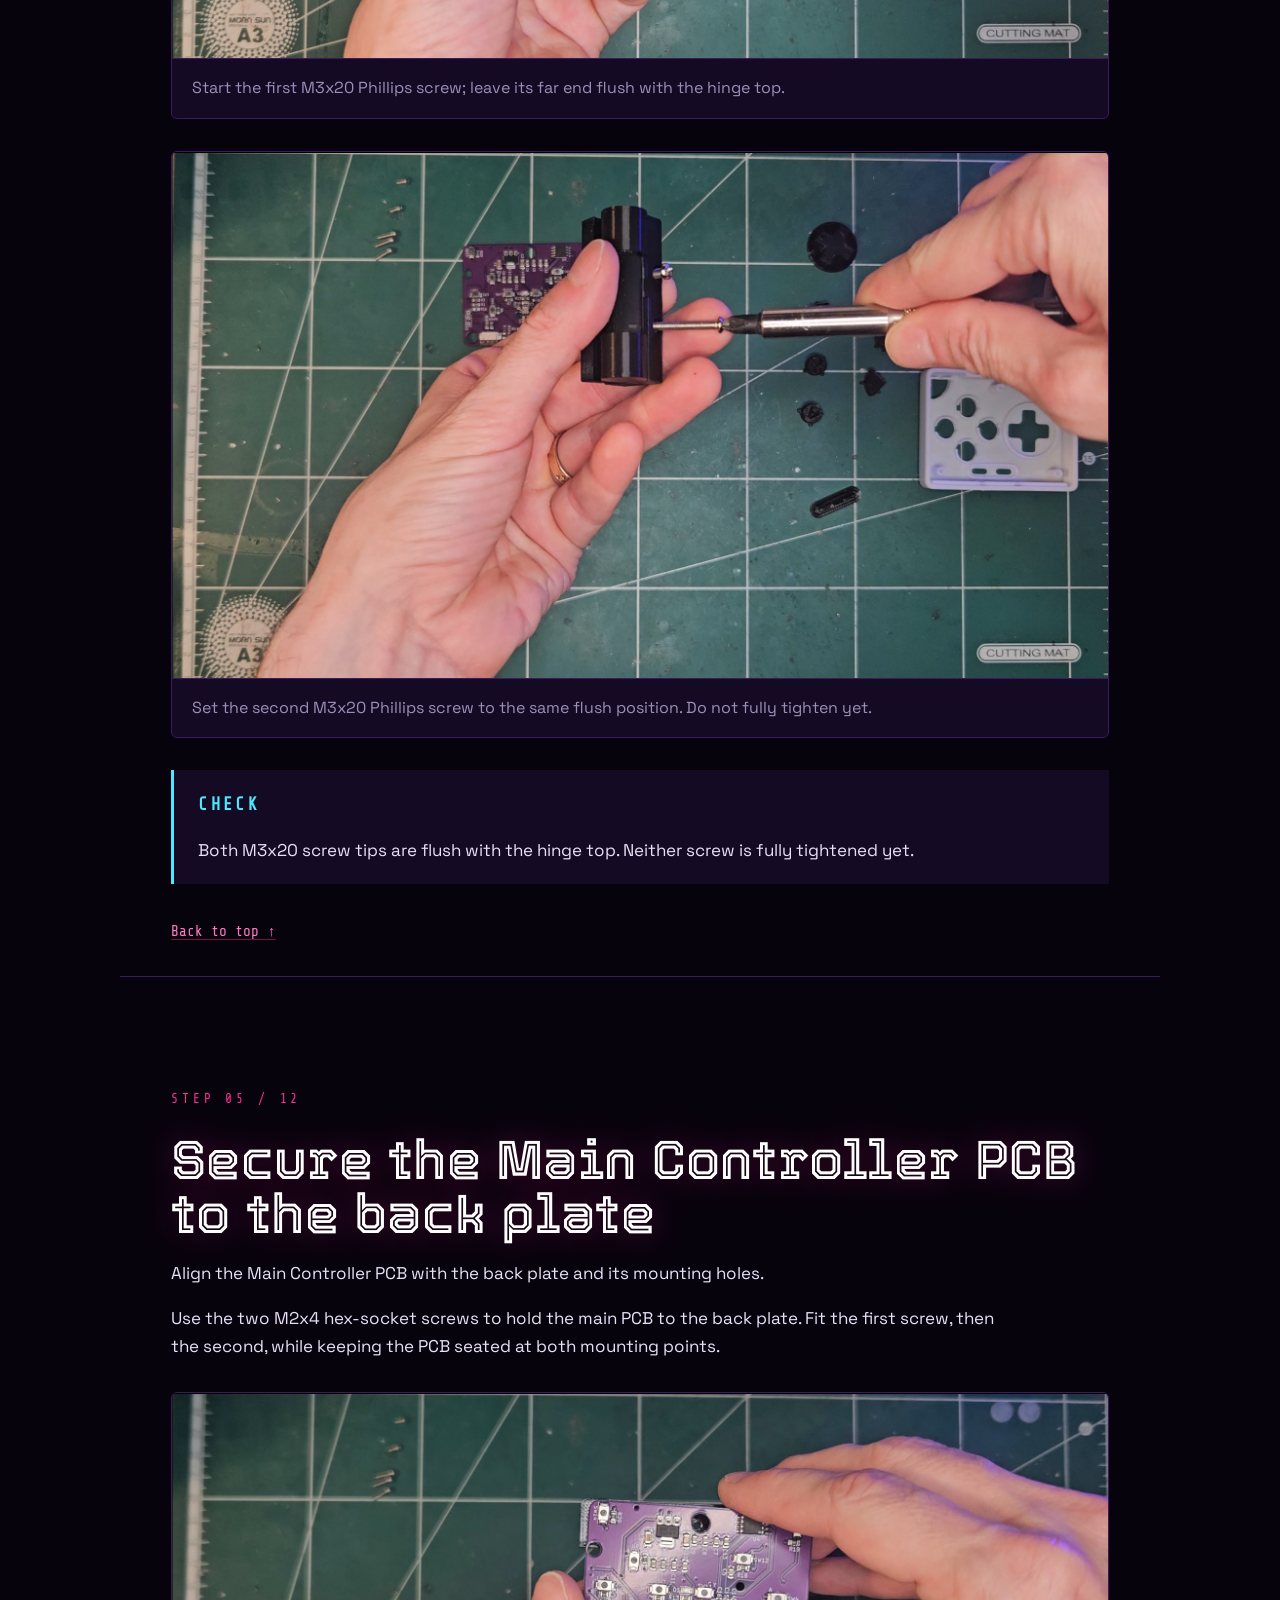
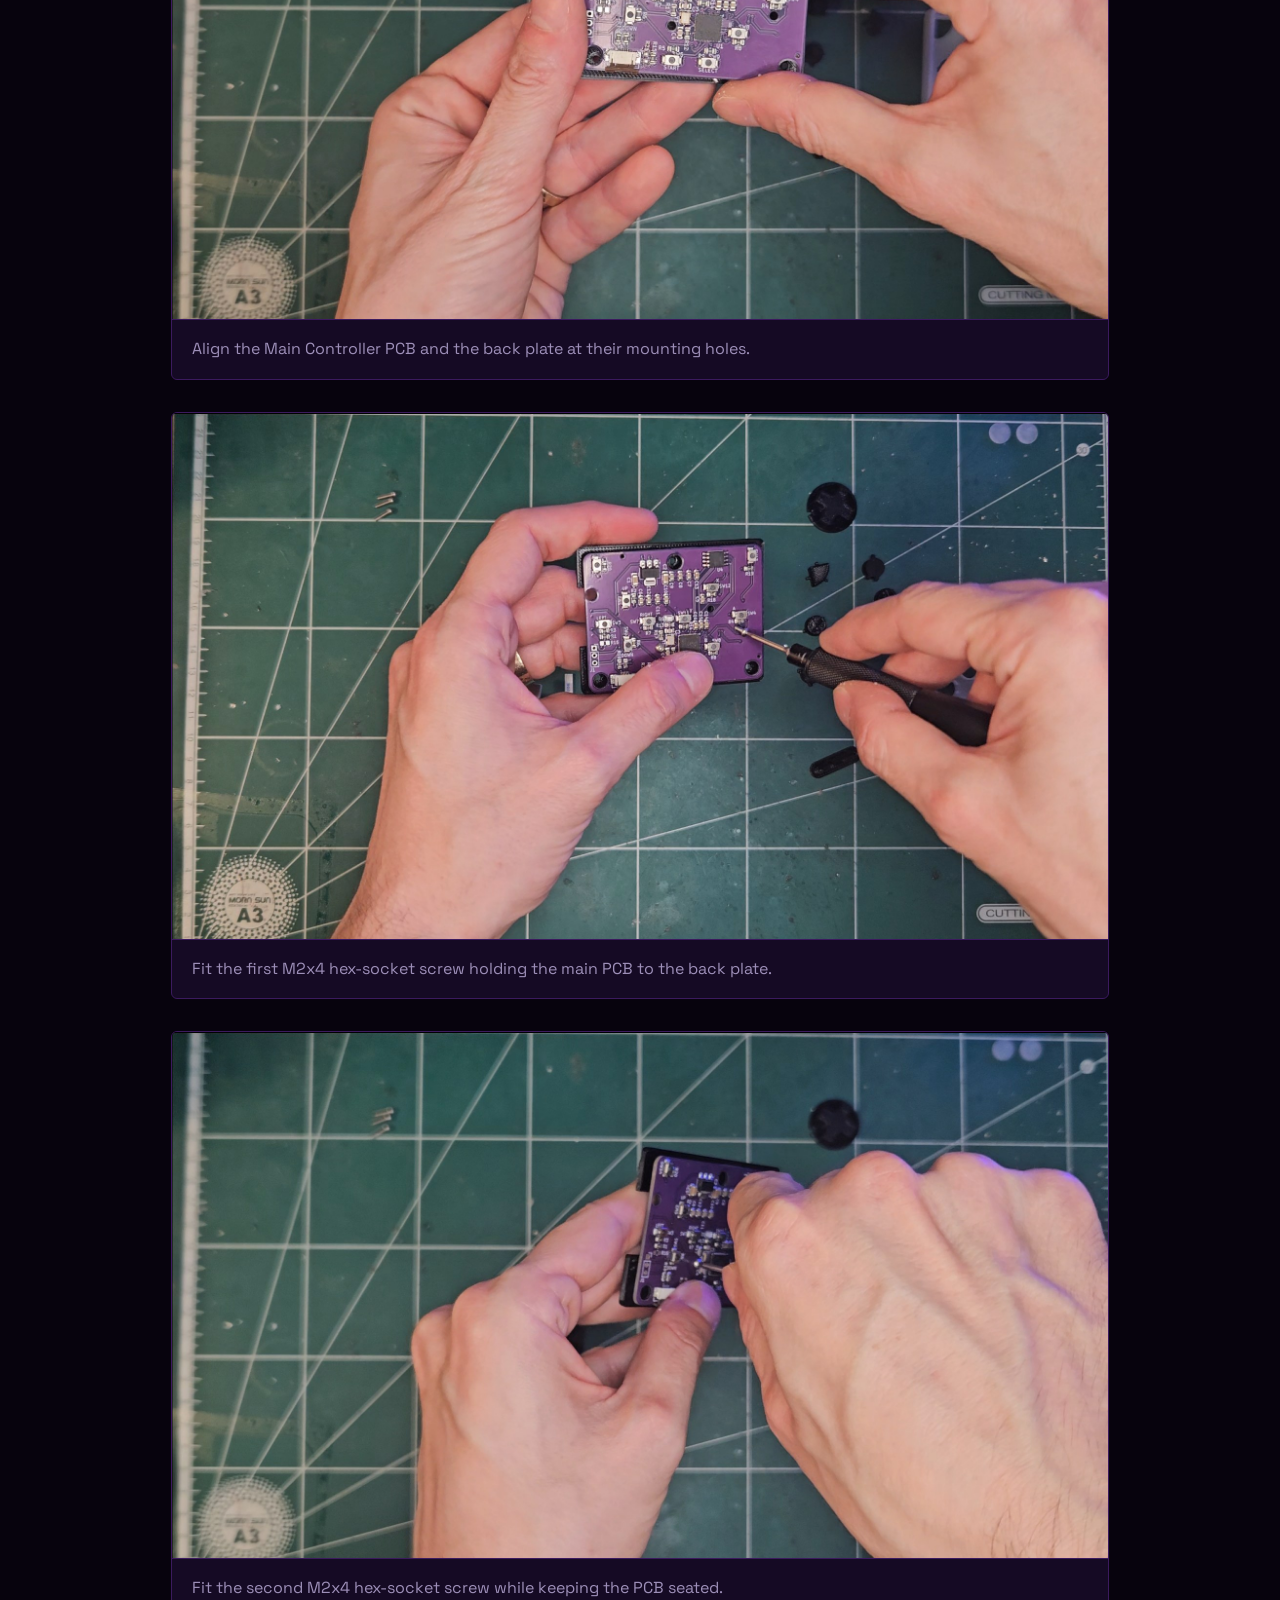
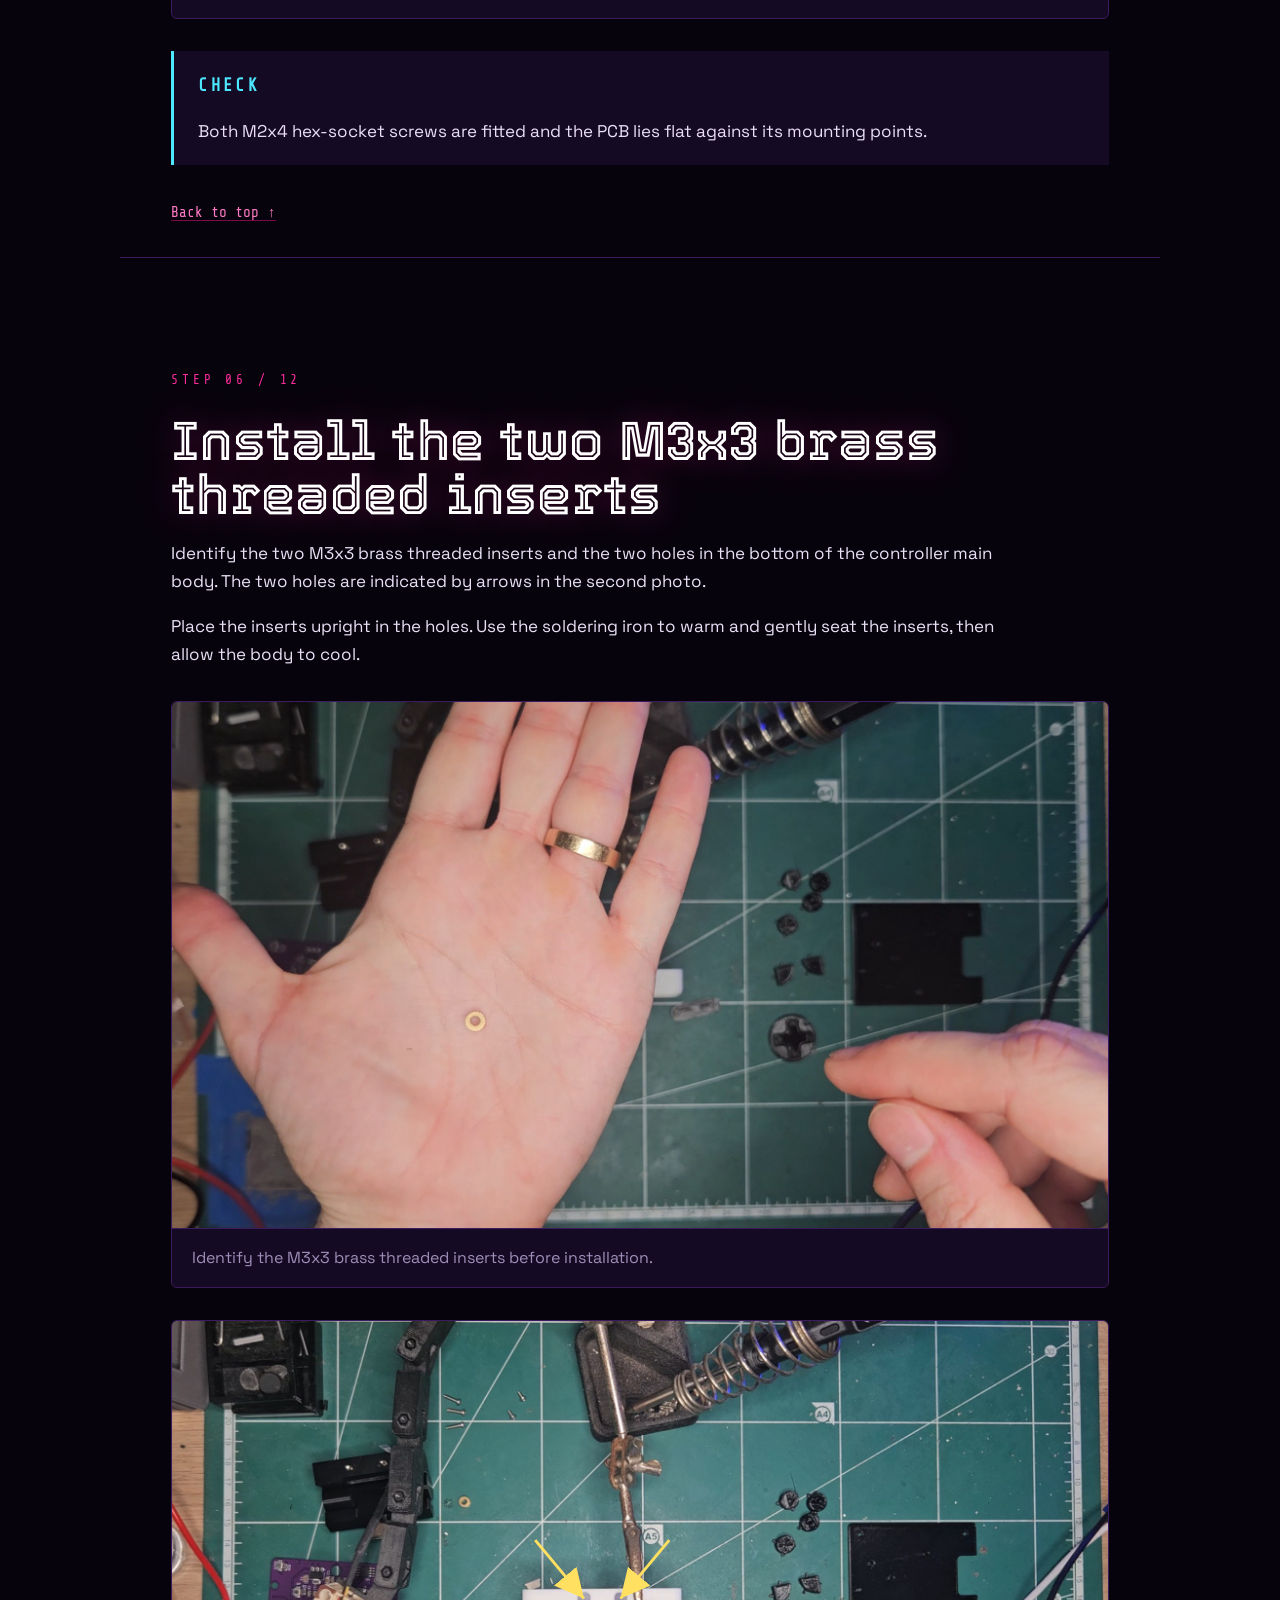
==== commit 96495f65: "Use Nintendo face-button names in assembly guide" ====
--- a/assembly.html
+++ b/assembly.html
@@ -8,7 +8,7 @@
 <meta name="theme-color" content="#07030d">
 
 <meta property="og:title" content="JoyFon — Assembly Guide">
-<meta property="og:description" content="A complete illustrated JoyFon assembly guide.">
+<meta property="og:description" content="B complete illustrated JoyFon assembly guide.">
 <meta property="og:image" content="images/front.png">
 <meta property="og:type" content="website">
 
@@ -34,7 +34,7 @@
 <main id="top" class="assembly"><section class="section guide-intro"><p class="eyebrow">Build your JoyFon · 12 steps</p><h1 class="h2">Assembly guide</h1><p class="section__lede">From the USB Daughterboard to the final button check. Follow the photos in order, with the correct fasteners and a check at every stage.</p><a class="btn btn--ghost" href="#step-01">Start assembling ↓</a></section>
 <section class="section" id="components"><p class="eyebrow">Before you begin</p><h2 class="h2">Parts on the table.</h2>
 <figure class="plate guide-figure"><button class="plate__btn" type="button"><img src="images/assembly/inventory-labeled-preview.jpg" alt="JoyFon components laid out for assembly. The two M3x3 brass threaded inserts are required but are not pictured." width="1920" height="1080" loading="lazy"></button><figcaption>JoyFon components laid out for assembly. The two M3x3 brass threaded inserts are required but are not pictured.</figcaption></figure>
-<ul><li>Screws: 2x M2x4, 3x M2x8, 2x M3x20</li><li>2x M3x3 brass threaded inserts — inventory photo to be added</li><li>Boards: Main Controller PCB; USB Daughterboard</li><li>10 cm / 5 cm, 6-pin, 0.5 mm pitch forward FFC ribbon cable</li><li>Hinge itself (with USB holder); hinge system height extender; hinge left half; hinge right half; hinge USB board cover</li><li>D-PAD; shoulder button; B; X; Y; A; shoulder button; Start + Select button</li><li>2x 10 mm-diameter silicon feet; back plate; main body</li></ul>
+<ul><li>Screws: 2x M2x4, 3x M2x8, 2x M3x20</li><li>2x M3x3 brass threaded inserts — inventory photo to be added</li><li>Boards: Main Controller PCB; USB Daughterboard</li><li>10 cm / 5 cm, 6-pin, 0.5 mm pitch forward FFC ribbon cable</li><li>Hinge itself (with USB holder); hinge system height extender; hinge left half; hinge right half; hinge USB board cover</li><li>D-PAD; shoulder button; A; Y; X; B; shoulder button; Start + Select button</li><li>2x 10 mm-diameter silicon feet; back plate; main body</li></ul>
 <div class="guide-table"><table><caption>Fasteners and their uses</caption><thead><tr><th>Quantity</th><th>Hardware</th><th>Driver</th><th>Use</th></tr></thead><tbody>
 <tr><td>2</td><td>M2x4</td><td>hex socket</td><td>Main Controller PCB to back plate</td></tr>
 <tr><td>3</td><td>M2x8</td><td>hex socket</td><td>Back plate to main controller body</td></tr>
@@ -42,7 +42,7 @@
 <tr><td>2</td><td>M3x3 brass threaded inserts</td><td>Soldering iron</td><td>Hinge mounting points in the main body</td></tr></tbody></table></div>
 <p>Identify the Main Controller PCB and the USB Daughterboard. The USB Daughterboard carries the USB-C male plug and an FFC ribbon-cable connector; the two boards connect through the ribbon cable.</p>
 <p>Prepare the hinge itself (the hinge with USB holder part), hinge system height extender, hinge left half, hinge right half, hinge USB board cover, main body and back plate.</p>
-<p>Lay out the D-PAD, two identical shoulder buttons, B, X, Y and A buttons, and the symmetric Start + Select button piece. Prepare two 10 mm-diameter silicon feet.</p>
+<p>Lay out the D-PAD, two identical shoulder buttons, A, Y, X and B buttons, and the symmetric Start + Select button piece. Prepare two 10 mm-diameter silicon feet.</p>
 <p>Use a matching hex driver for the M2 screws and a Phillips screwdriver for the M3x20 screws. Have a soldering iron ready for the two M3x3 brass threaded inserts. Keep the phone disconnected during assembly.</p>
 </section><nav class="section guide-index" aria-label="Assembly steps"><p class="eyebrow">Choose a step</p><ol>
 <li><a href="#step-01">Connect the ribbon to the USB Daughterboard</a></li>
@@ -117,10 +117,10 @@
 <section class="section guide-step" id="step-09"><p class="eyebrow">Step 09 / 12</p><h2 class="h2">Fit the D-PAD, shoulder buttons and face buttons</h2>
 <p>Work from the inside perspective shown. The D-PAD goes inside the round cavity to the right; notice and match the notch that orients it.</p>
 <p>The two shoulder buttons are identical. Fit one into each upper corner. The Start + Select button piece is symmetric and goes at the bottom.</p>
-<p>Arrange the ABXY buttons clockwise from the inside perspective: Y, X, A, B.</p>
+<p>Arrange the ABXY buttons clockwise from the inside perspective: X, Y, B, A.</p>
 <figure class="plate guide-figure"><button class="plate__btn" type="button"><img src="images/assembly/09-controls-membrane-01.jpg" alt="Inside view: orient the D-PAD by its notch in the right round cavity; fit the identical shoulder buttons into the upper corners." width="1920" height="1080" loading="lazy"></button><figcaption>Inside view: orient the D-PAD by its notch in the right round cavity; fit the identical shoulder buttons into the upper corners.</figcaption></figure>
-<figure class="plate guide-figure"><button class="plate__btn" type="button"><img src="images/assembly/09-controls-membrane-02.jpg" alt="Fit the symmetric Start + Select piece at the bottom. The inside-view clockwise face-button order is Y, X, A, B." width="1920" height="1080" loading="lazy"></button><figcaption>Fit the symmetric Start + Select piece at the bottom. The inside-view clockwise face-button order is Y, X, A, B.</figcaption></figure>
-<aside class="guide-check"><strong>CHECK</strong><p>The D-PAD notch is aligned, both shoulder buttons are seated, Start + Select is at the bottom, and the inside-view clockwise sequence is Y-X-A-B.</p></aside><a class="guide-back" href="#top">Back to top ↑</a></section>
+<figure class="plate guide-figure"><button class="plate__btn" type="button"><img src="images/assembly/09-controls-membrane-02.jpg" alt="Fit the symmetric Start + Select piece at the bottom. The inside-view clockwise face-button order is X, Y, B, A." width="1920" height="1080" loading="lazy"></button><figcaption>Fit the symmetric Start + Select piece at the bottom. The inside-view clockwise face-button order is X, Y, B, A.</figcaption></figure>
+<aside class="guide-check"><strong>CHECK</strong><p>The D-PAD notch is aligned, both shoulder buttons are seated, Start + Select is at the bottom, and the inside-view clockwise sequence is X-Y-B-A.</p></aside><a class="guide-back" href="#top">Back to top ↑</a></section>
 <section class="section guide-step" id="step-10"><p class="eyebrow">Step 10 / 12</p><h2 class="h2">Fit the back plate and fasten three M2x8 screws</h2>
 <p>Fold the Main Controller PCB and back plate onto the main controller body while guiding the ribbon into the internal space.</p>
 <p>It might be easier to fit the bottom part of the back plate first, then slide in the top.</p>
@@ -161,7 +161,7 @@
       <svg class="oshw__gear" viewBox="0 0 128 128" role="img" aria-labelledby="oshw-title">
         <title id="oshw-title">Open source hardware</title>
         <g fill="none" stroke="currentColor" stroke-width="15" stroke-linecap="butt">
-          <path d="M83.39 98.98 A 40 40 0 1 1 103.51 70.26"/>
+          <path d="M83.39 98.98 B 40 40 0 1 1 103.51 70.26"/>
         </g>
         <g fill="currentColor">
           <path d="M71.35 110.42 L70.68 122.62 L57.32 122.62 L56.65 110.42 Z"/>
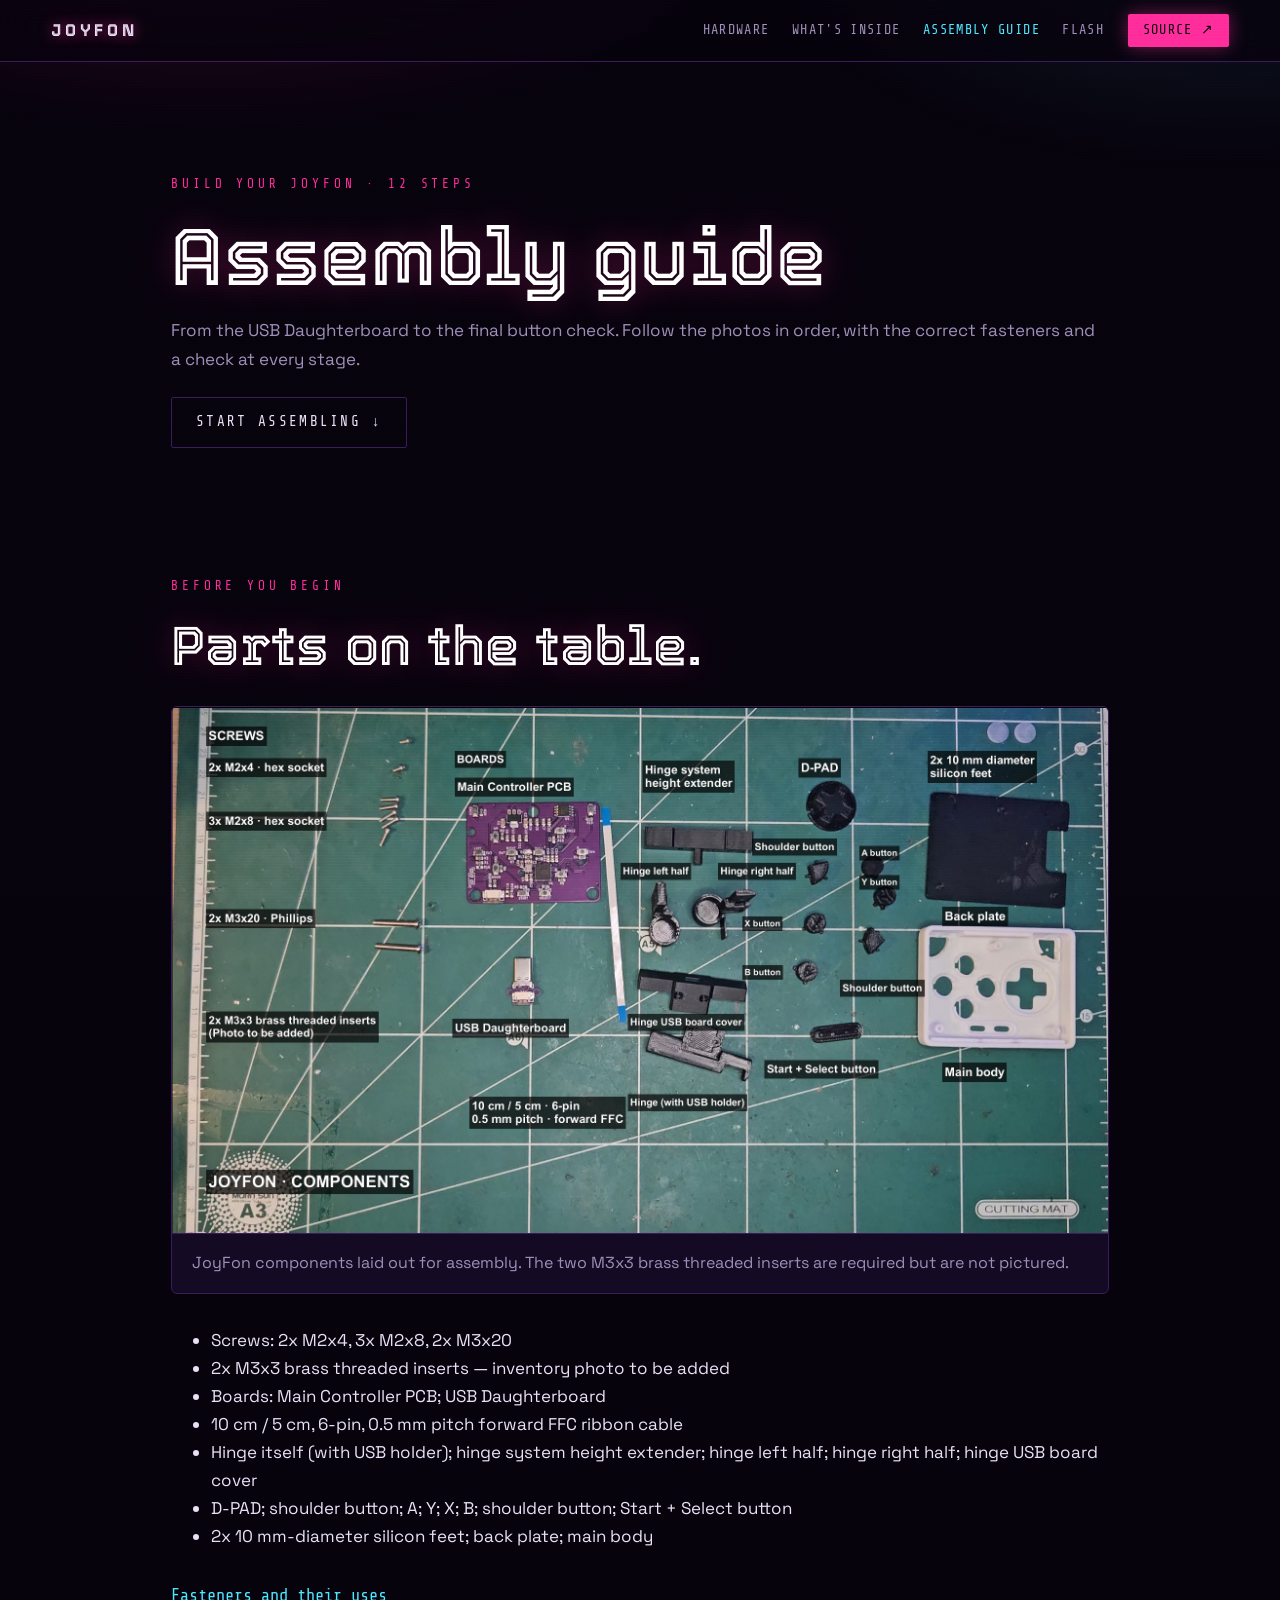
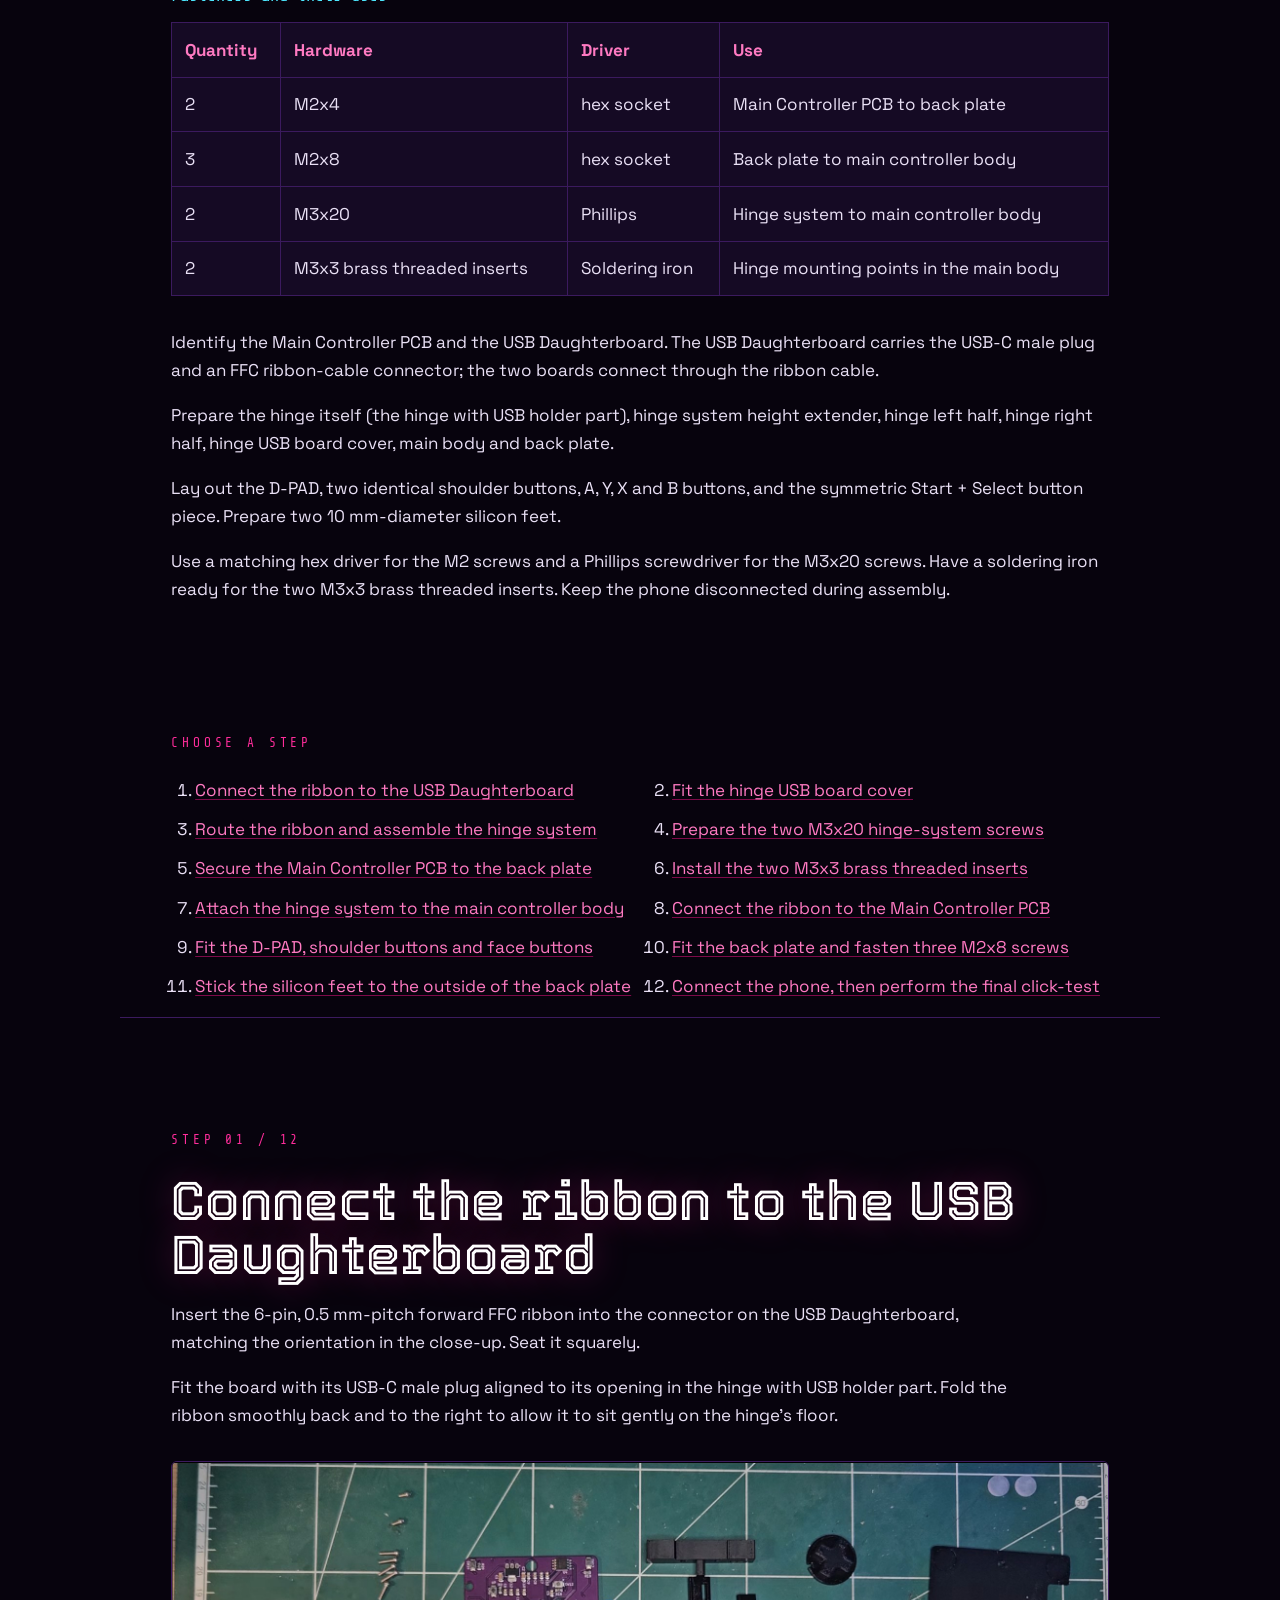
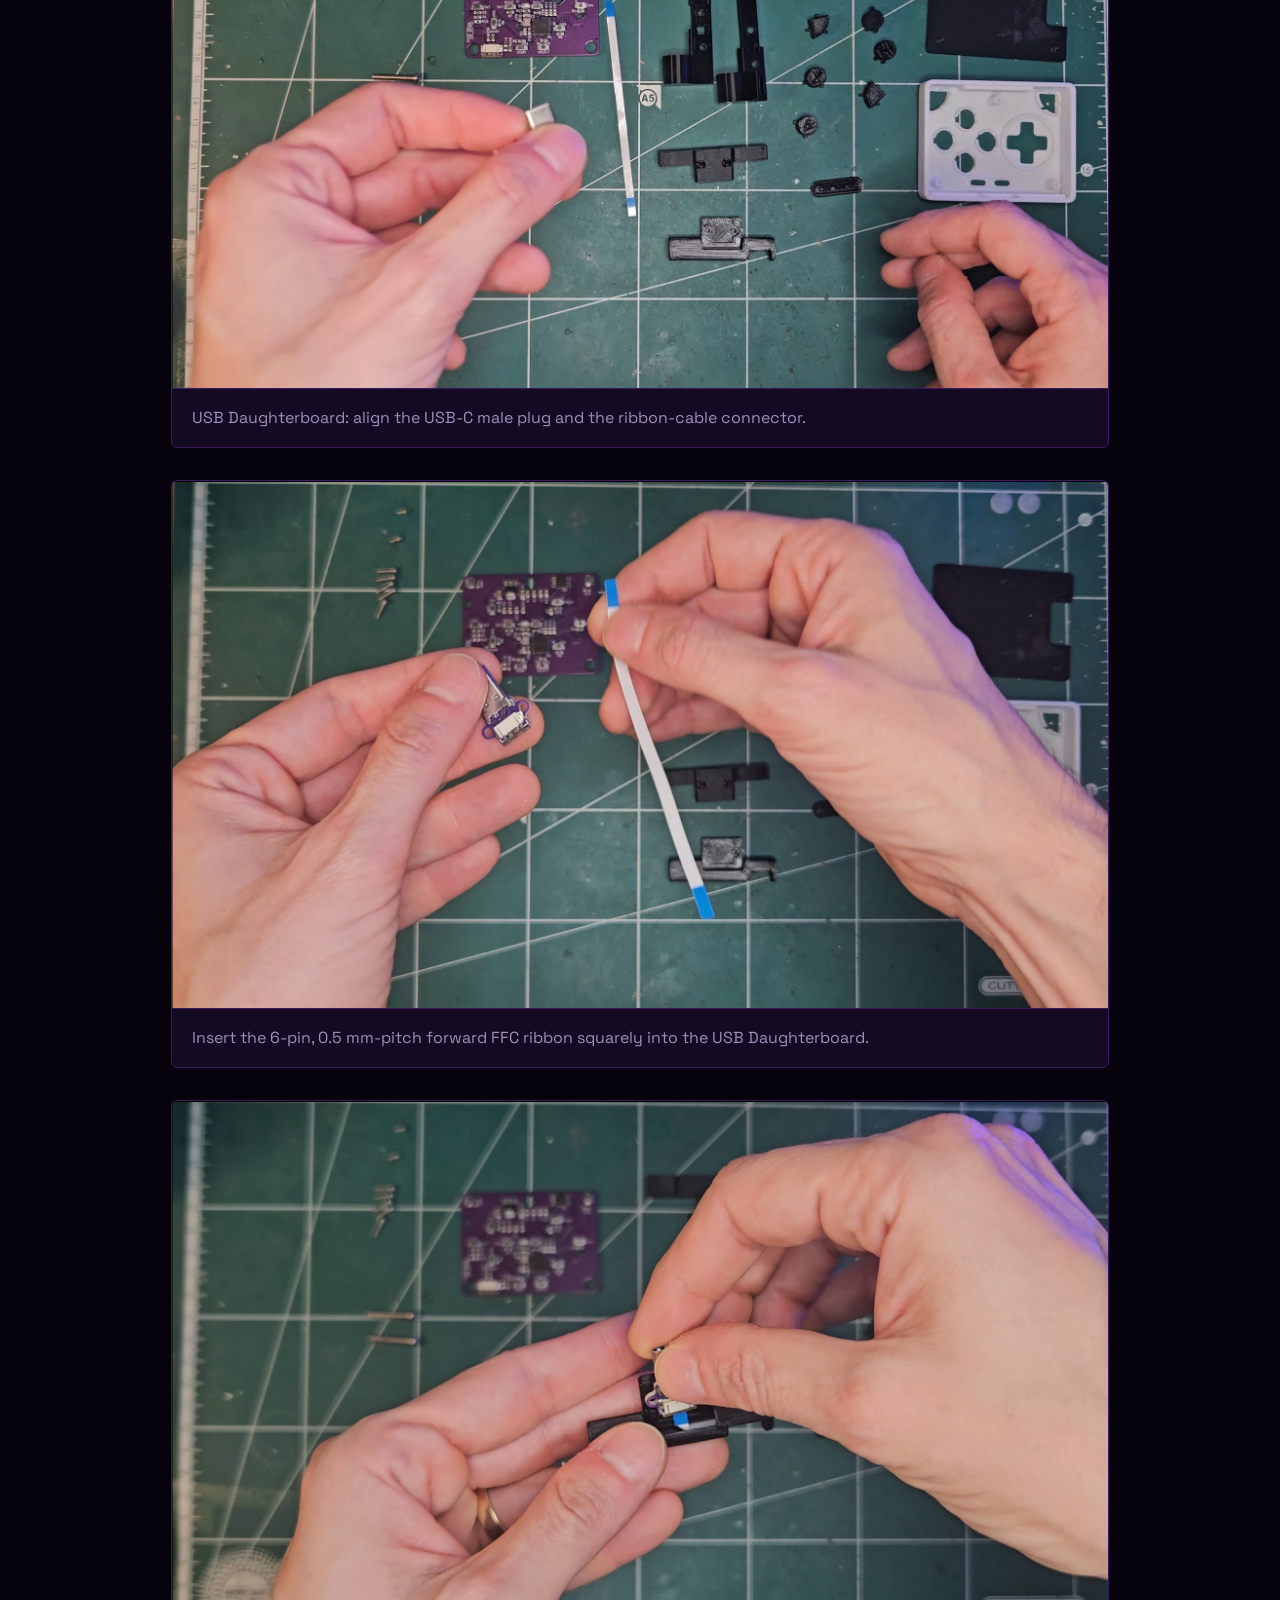
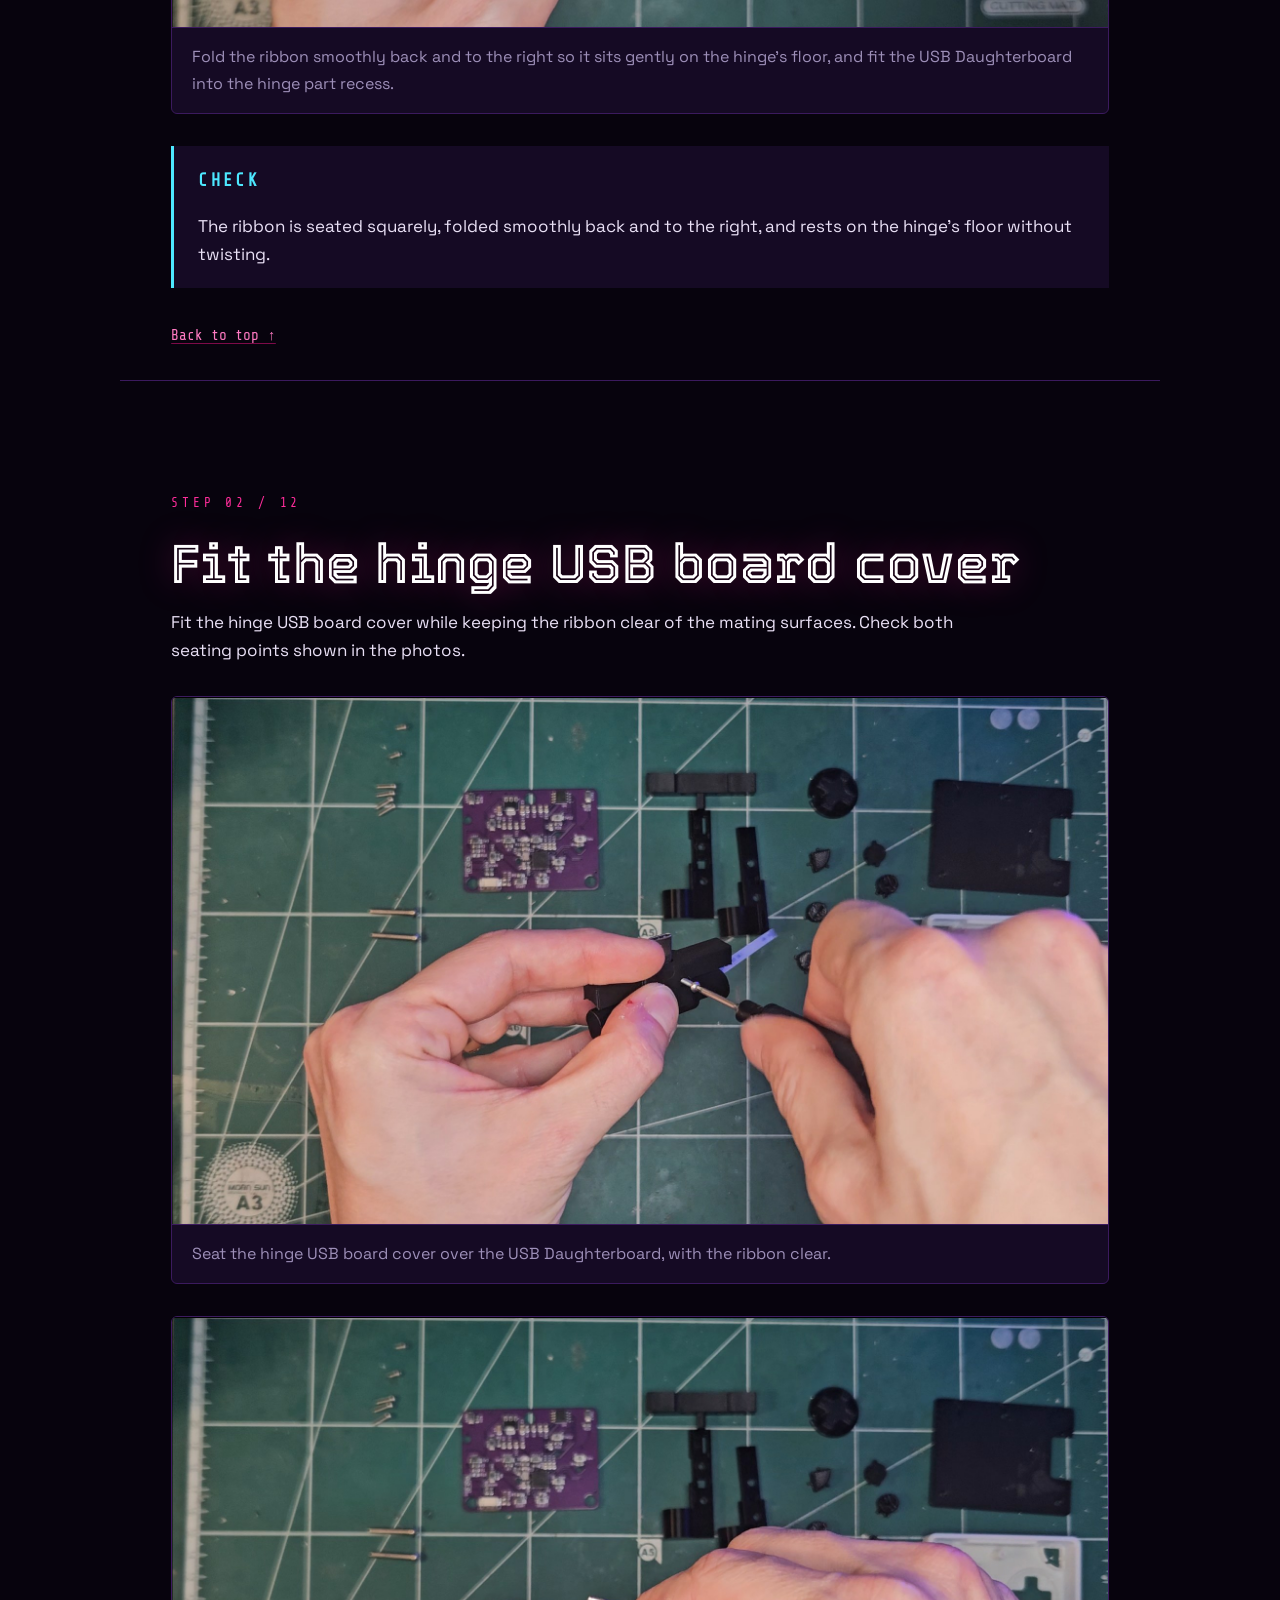
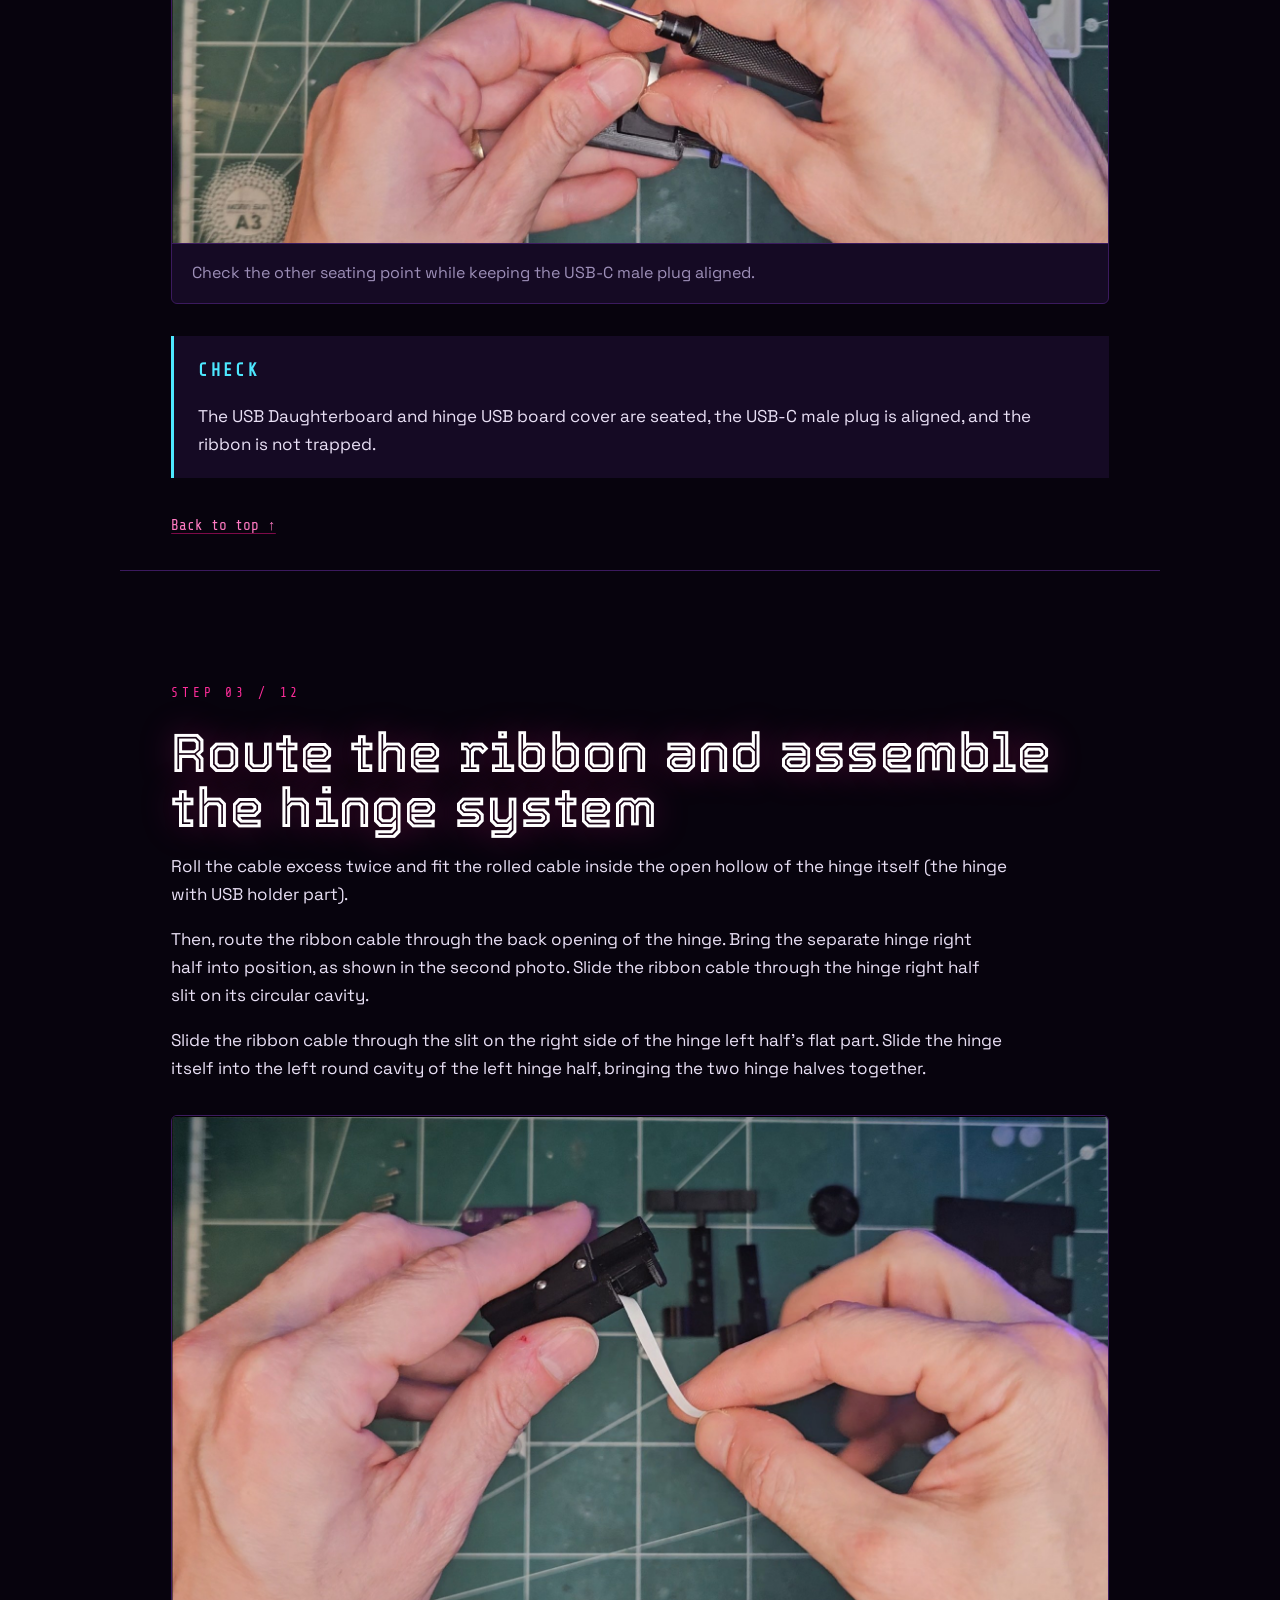
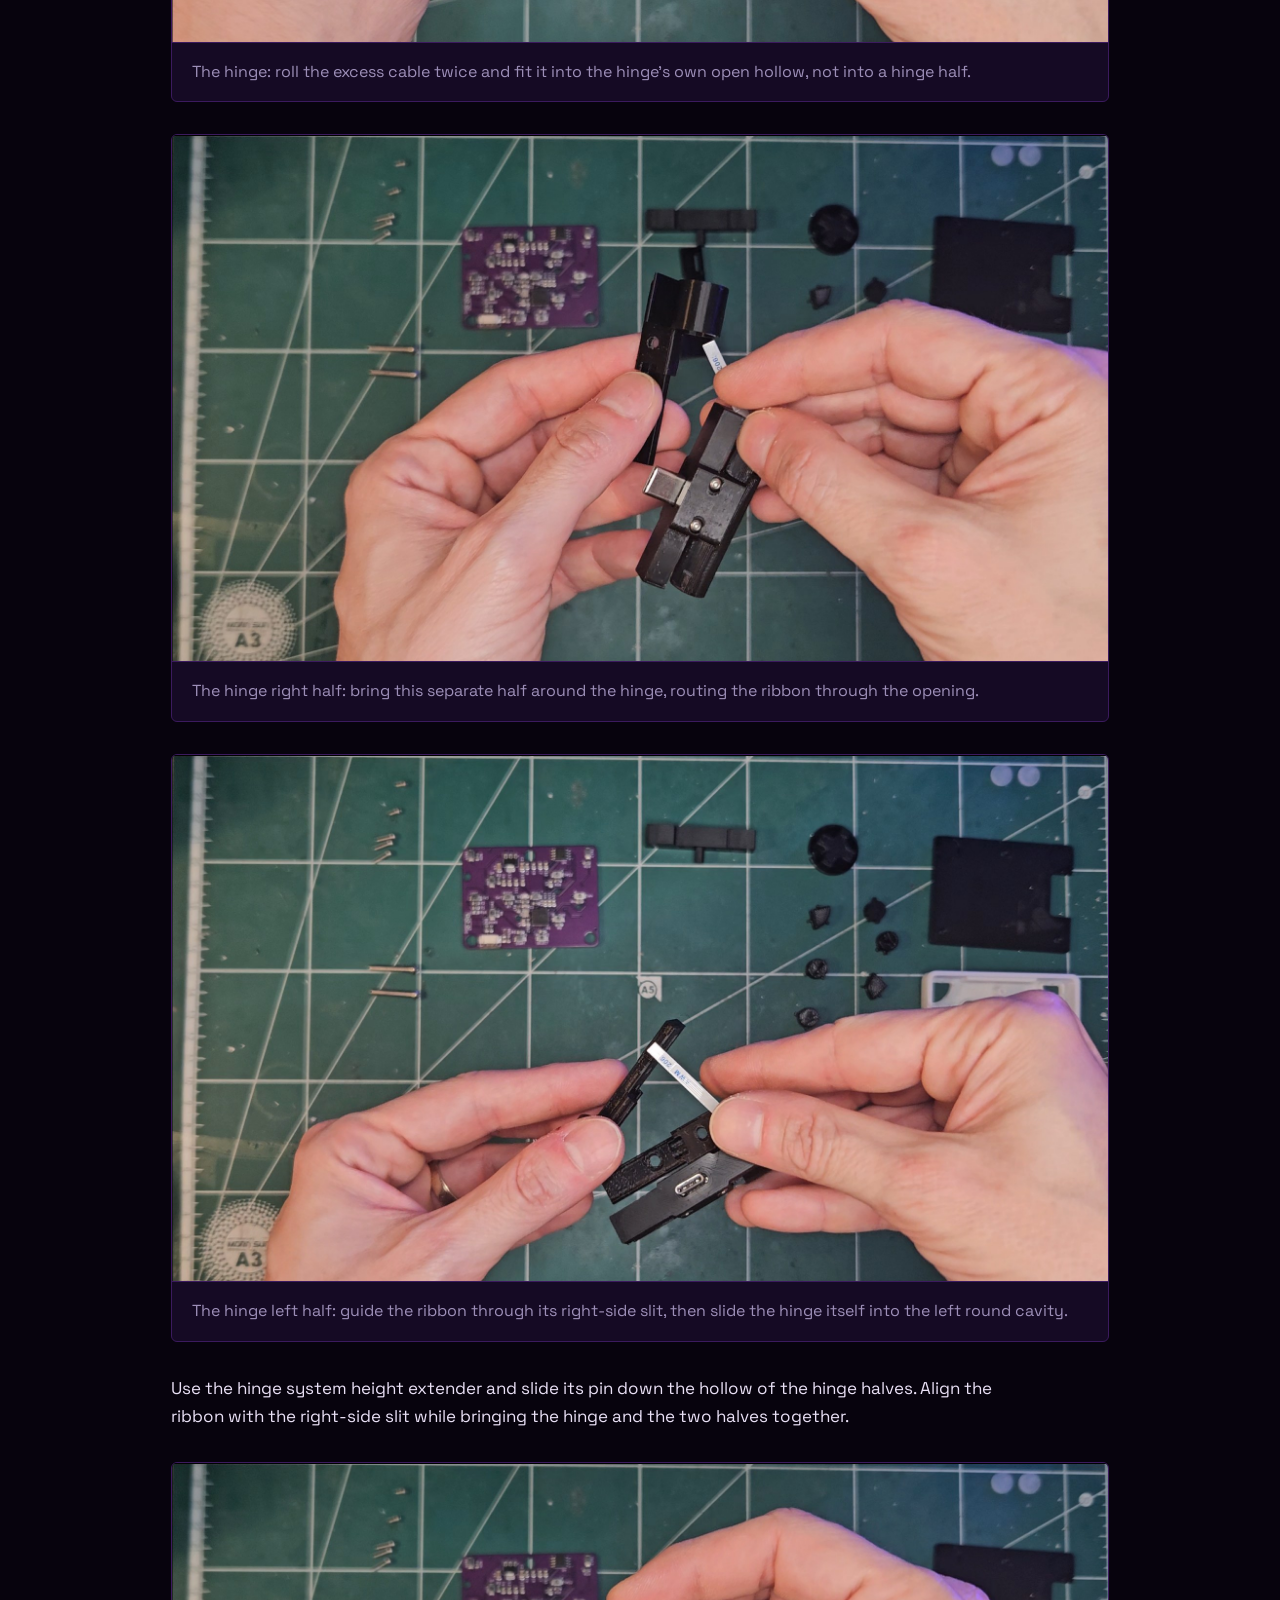
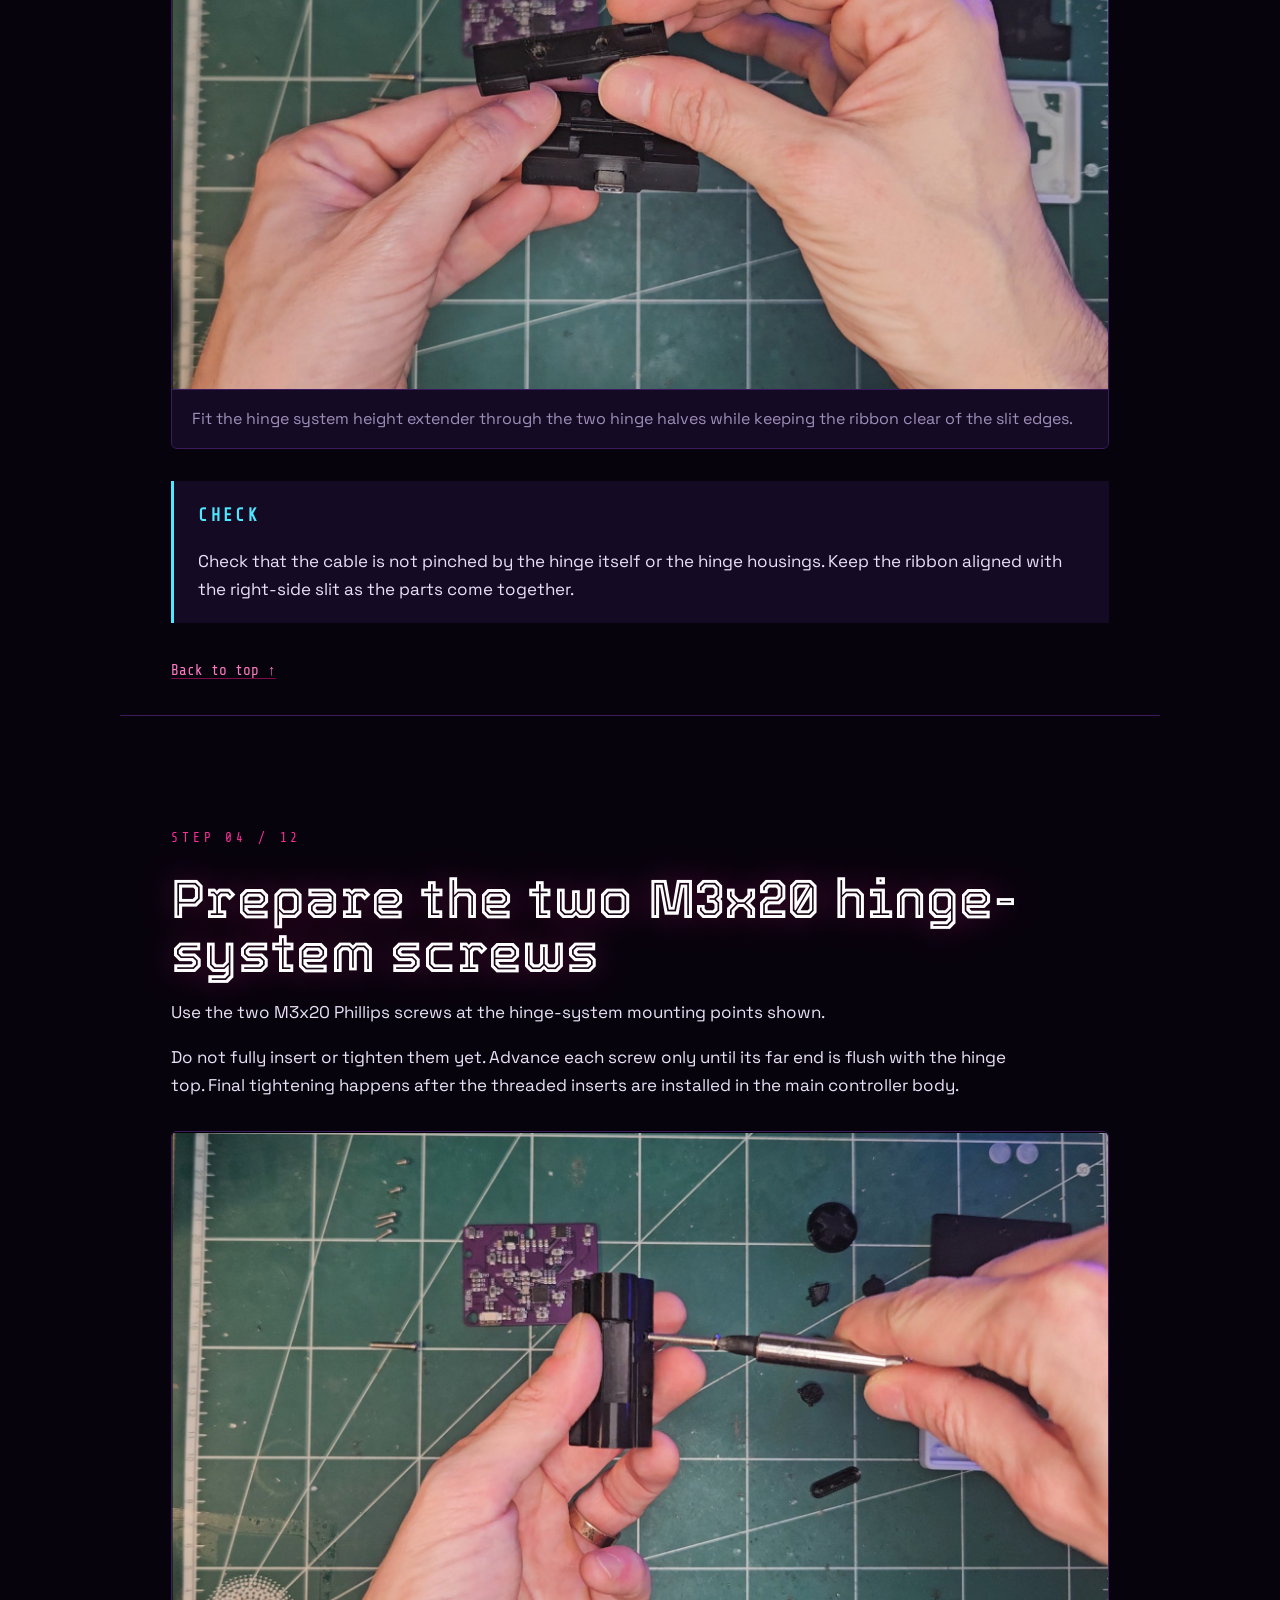
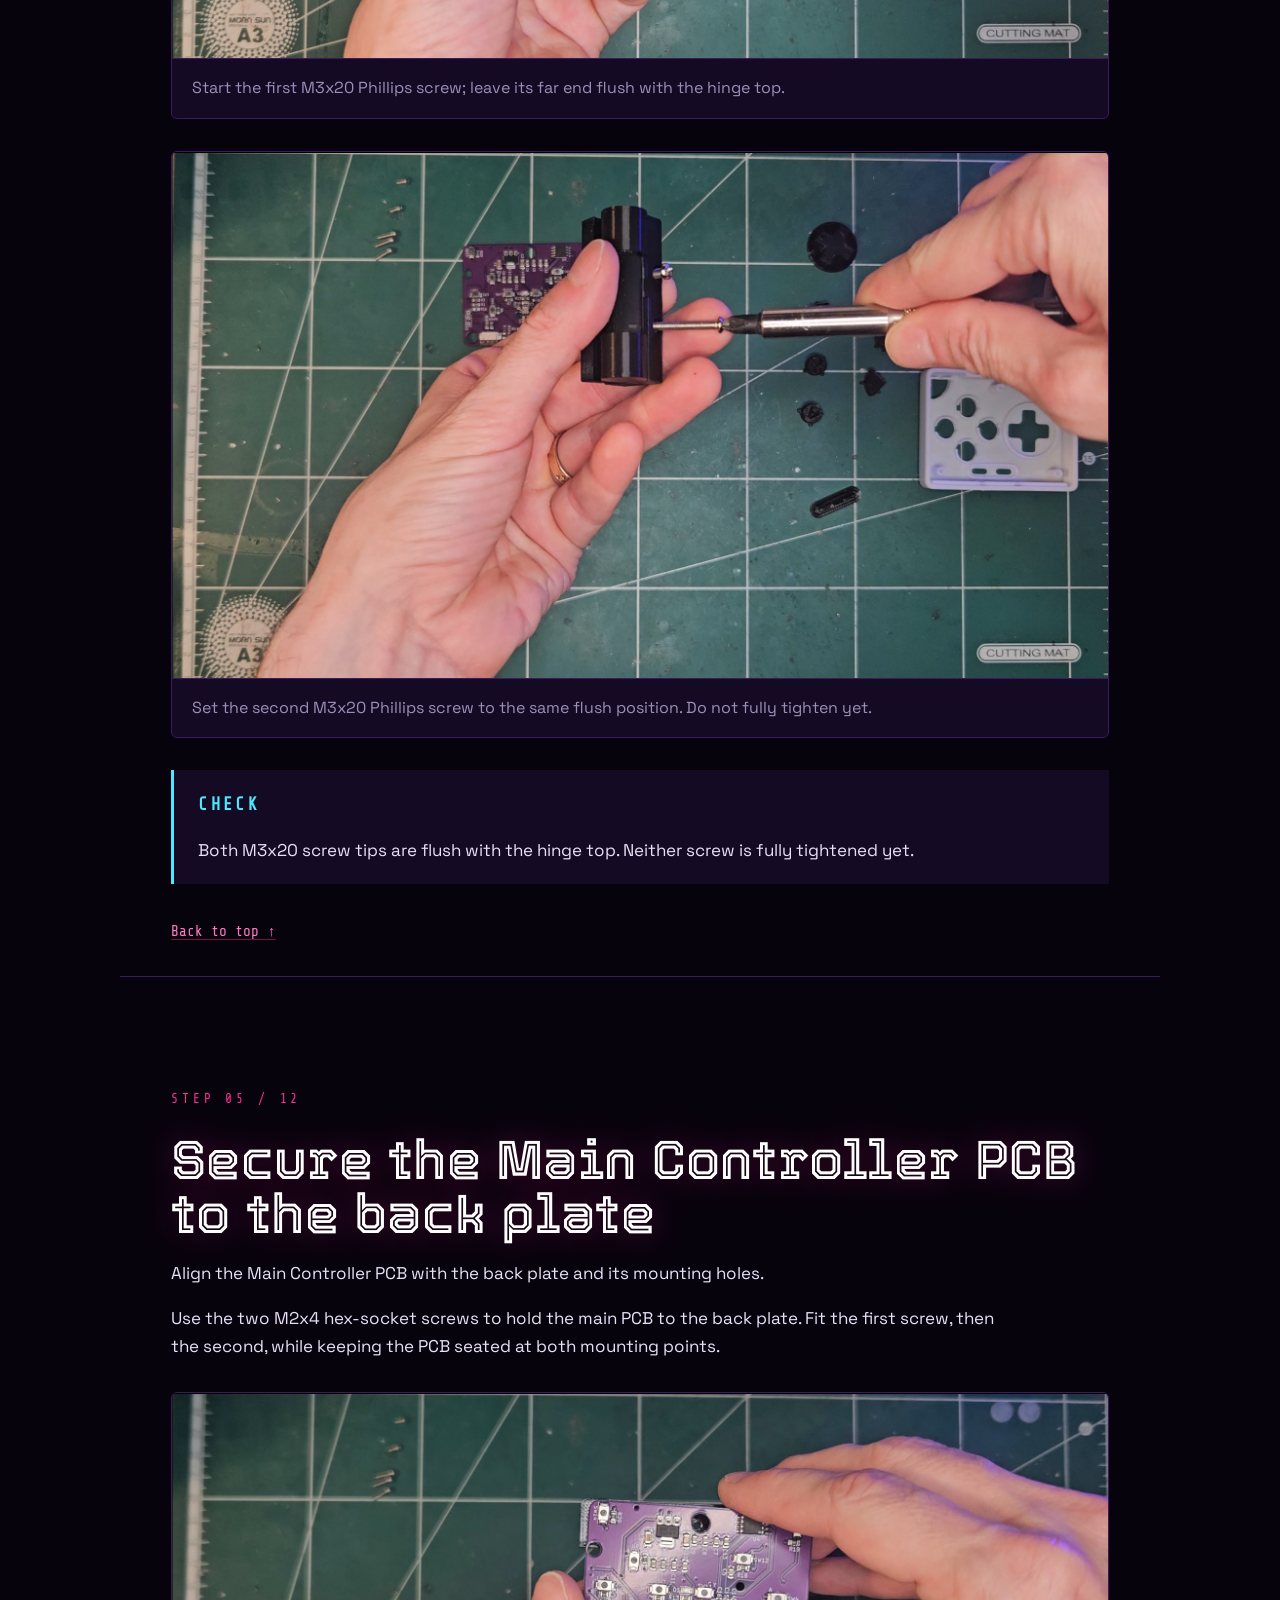
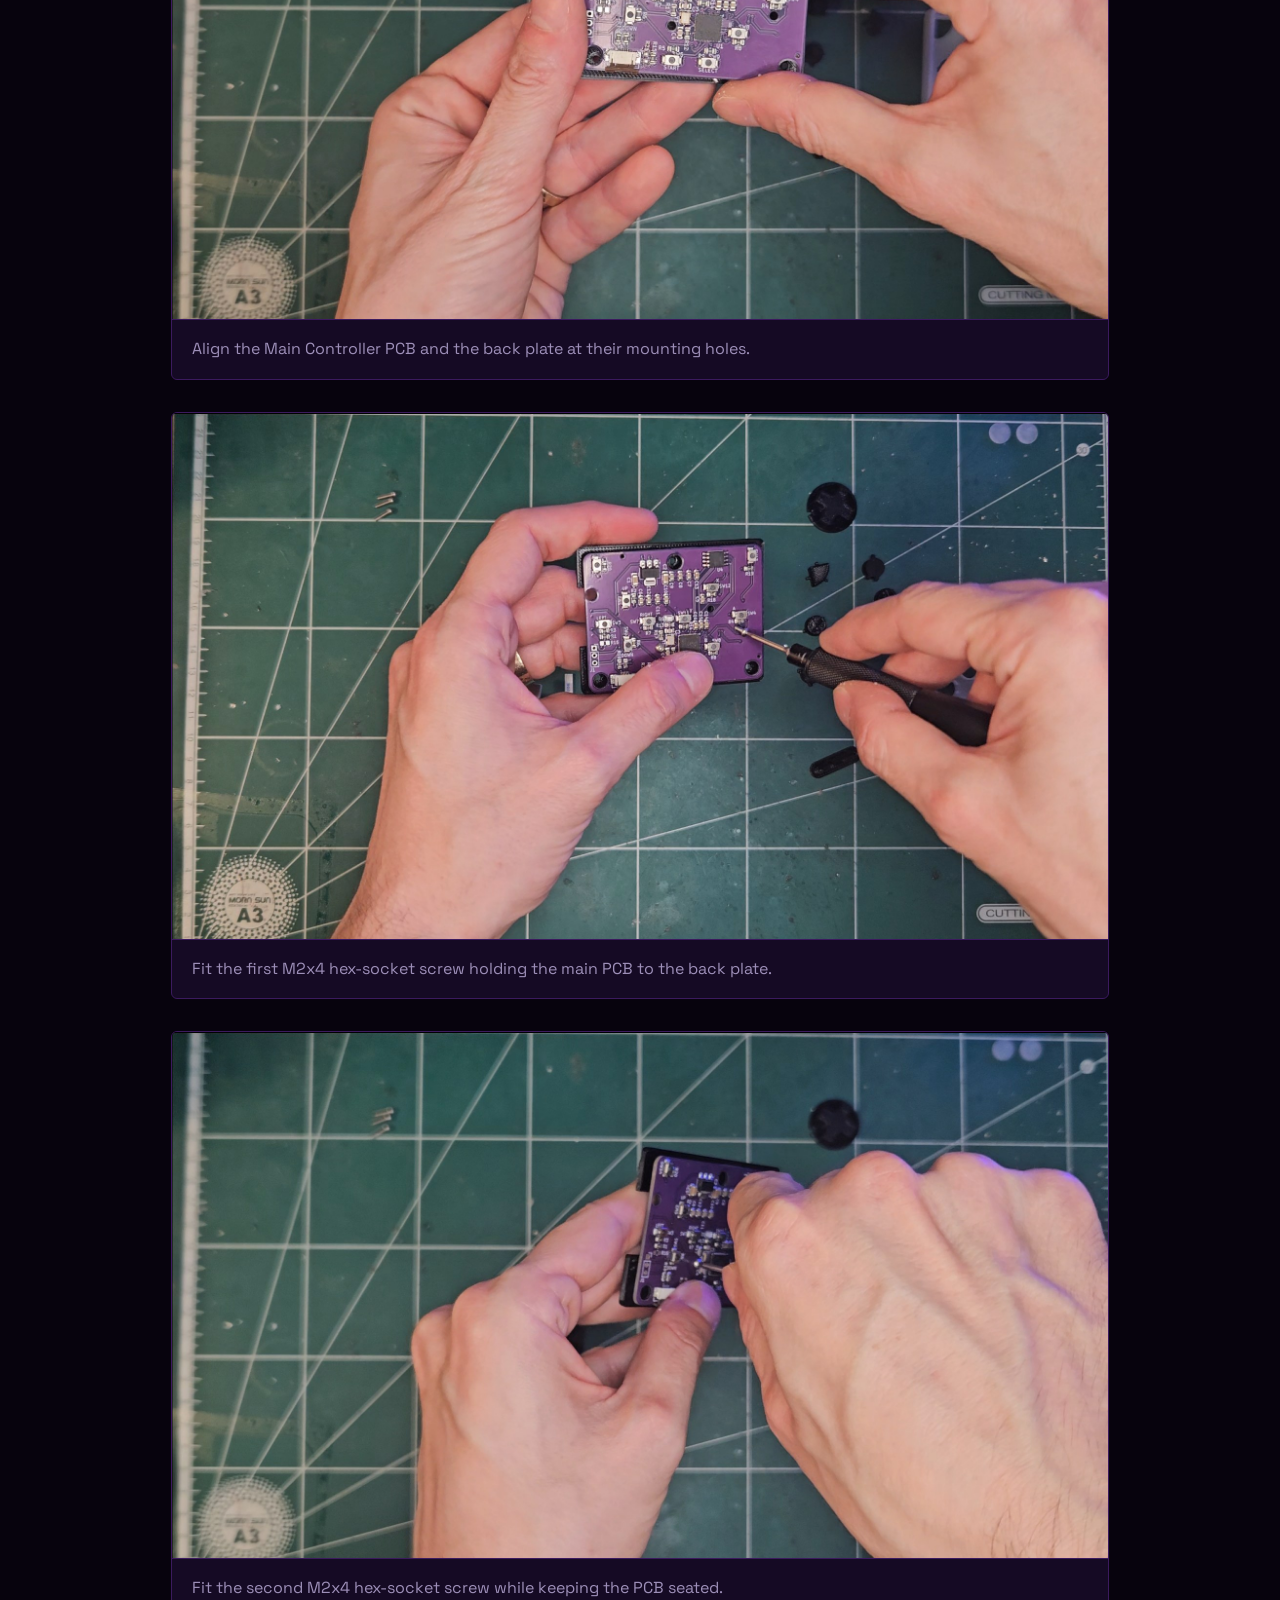
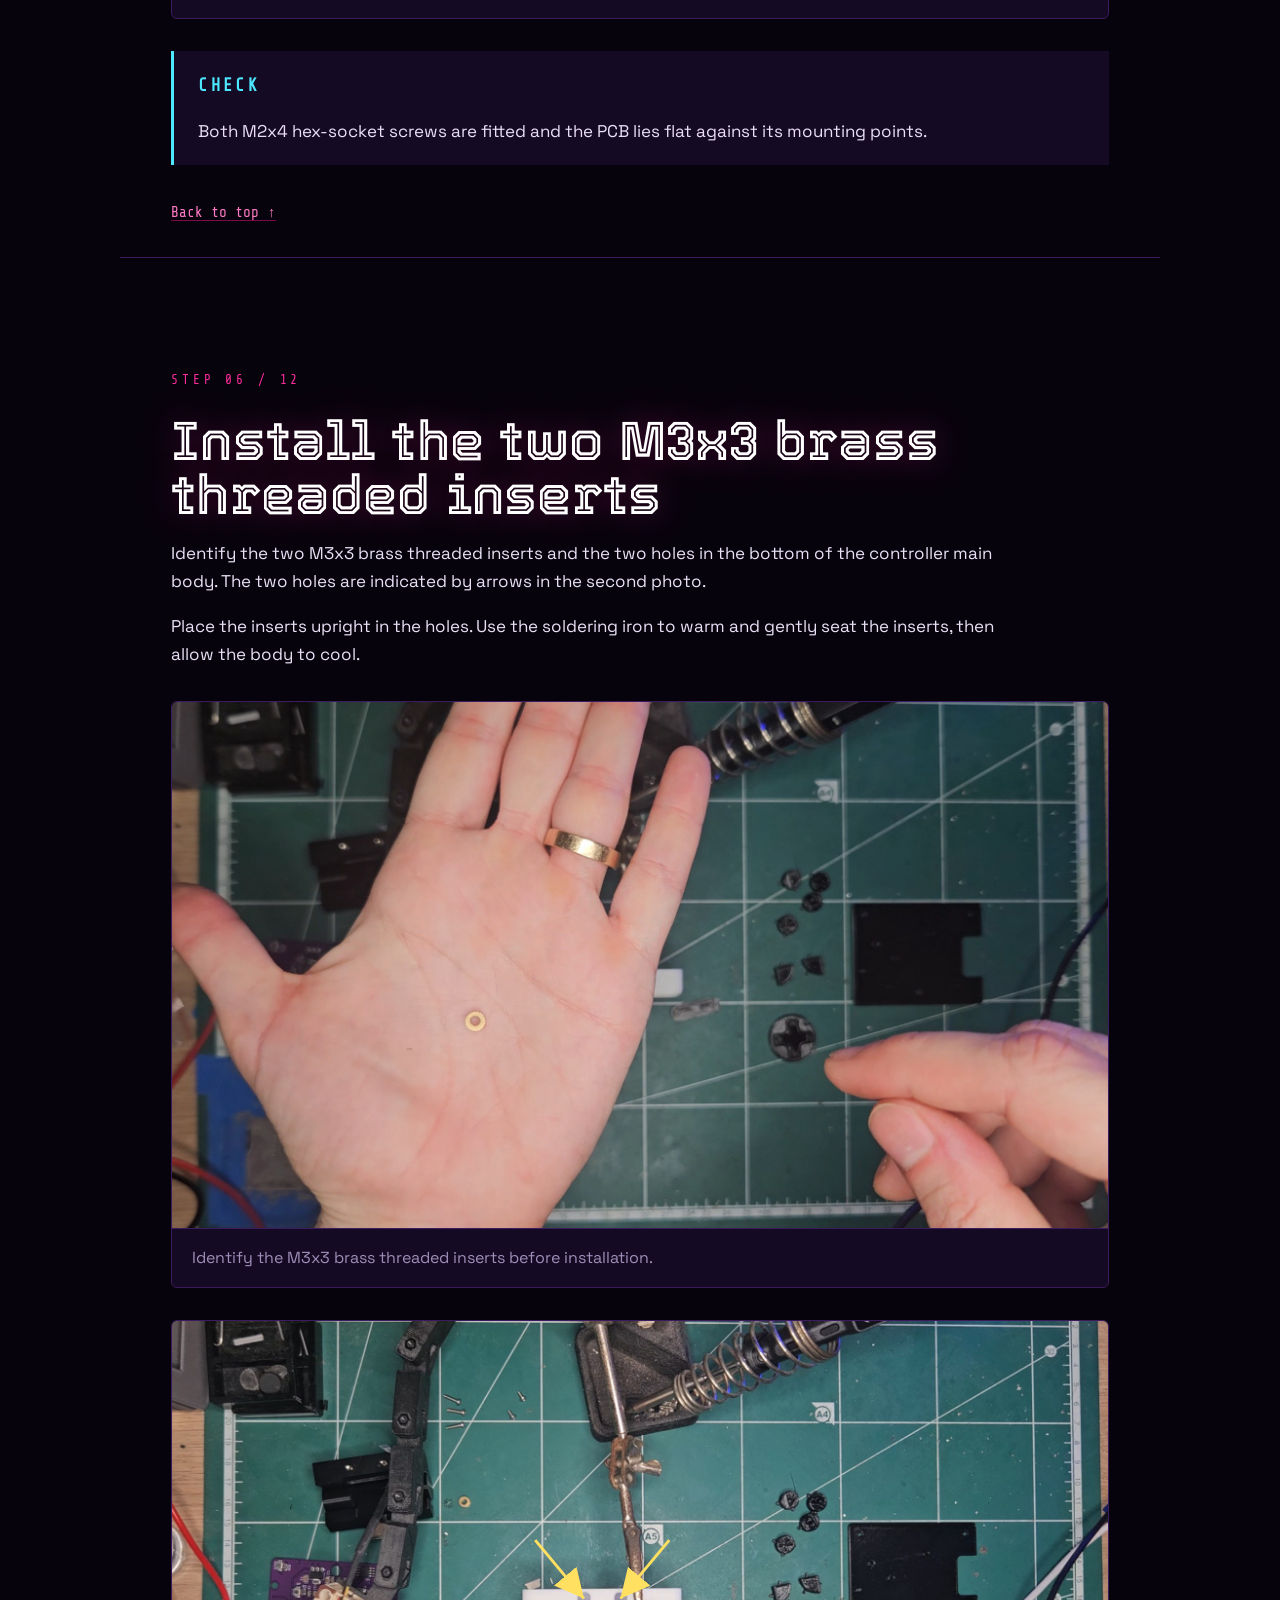
==== commit 18feb7af: "feat: browser firmware flasher + live controller test, Nintendo button map Website: - flash.html: We" ====
--- a/assembly.html
+++ b/assembly.html
@@ -26,7 +26,8 @@
   <nav class="topbar__nav" aria-label="Sections">
     <a href="index.html#hardware">Hardware</a>
     <a href="index.html#files">What's inside</a>
-  <a href="assembly.html" aria-current="page">Assembly guide</a></nav>
+  <a href="assembly.html" aria-current="page">Assembly guide</a>
+    <a href="flash.html">Flash</a></nav>
   <a class="topbar__repo" href="https://github.com/gili-yankovitch/joyfon">Source ↗</a>
 </header>
 
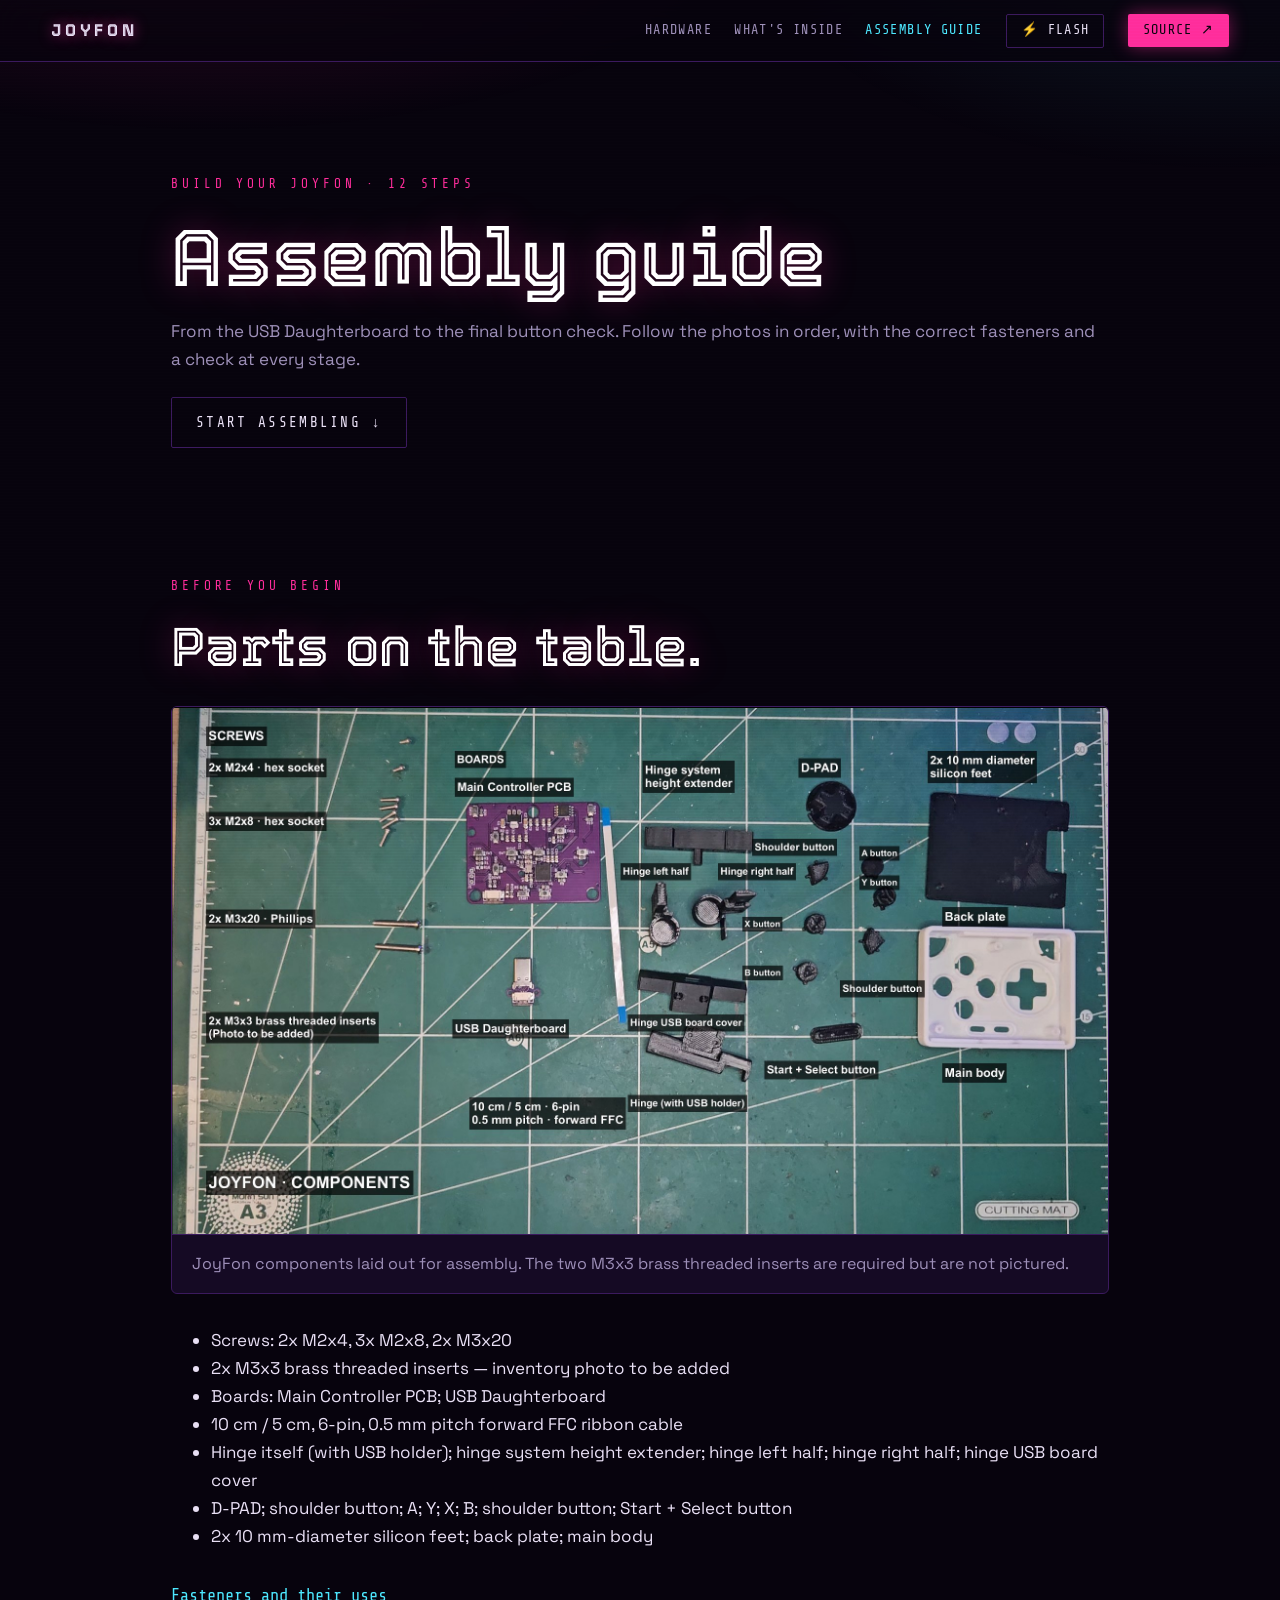
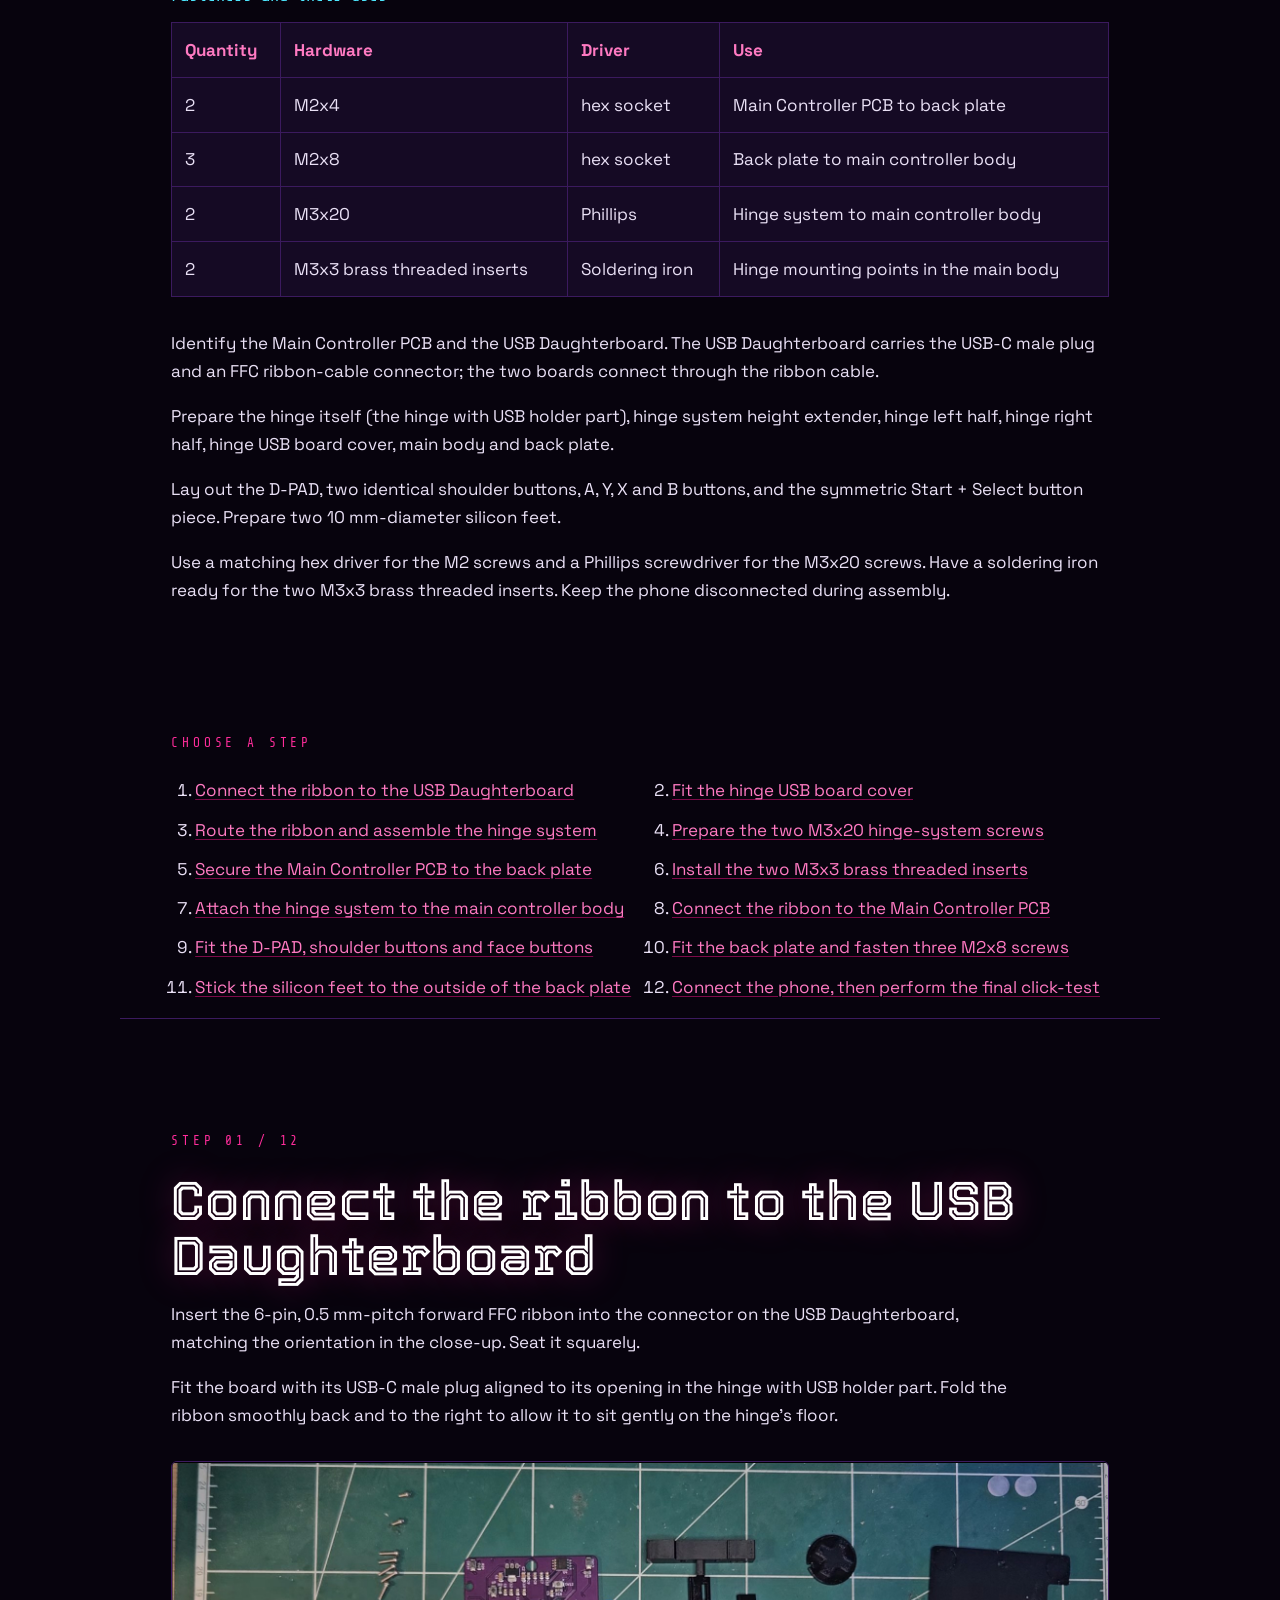
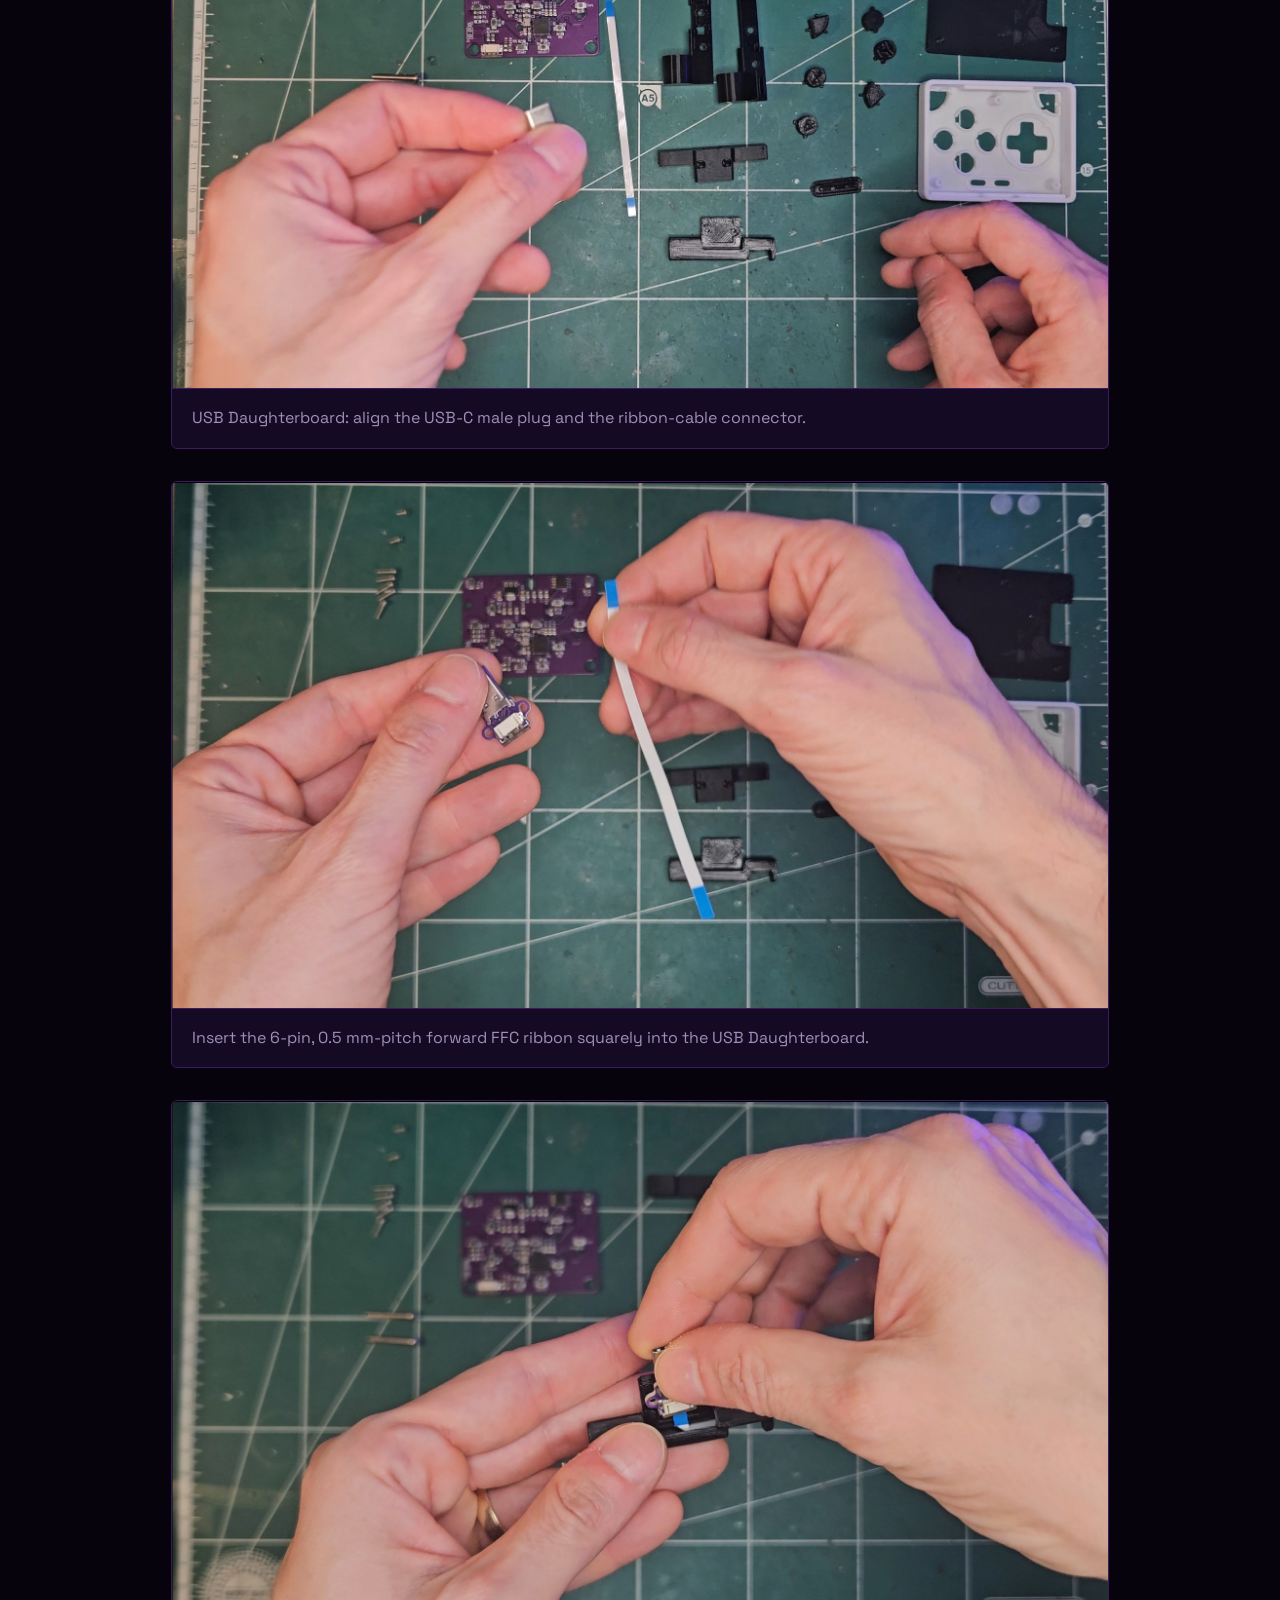
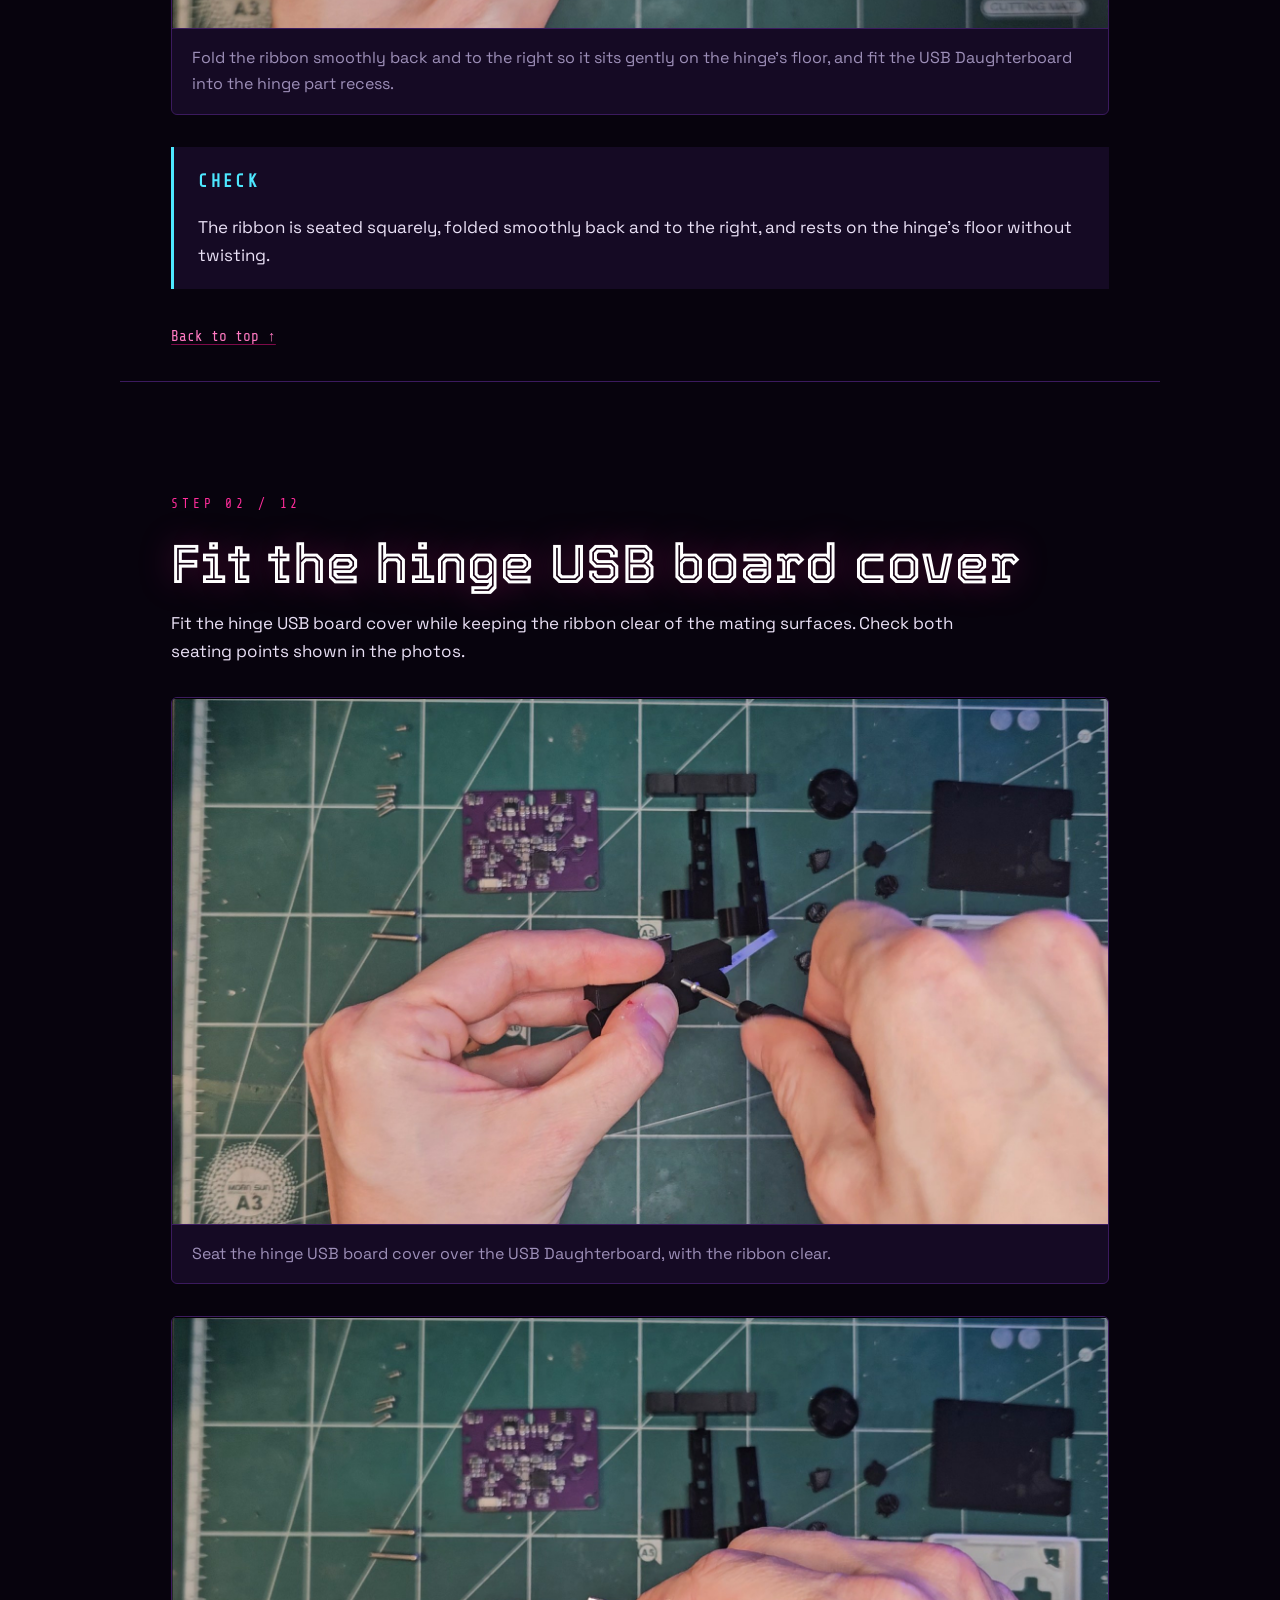
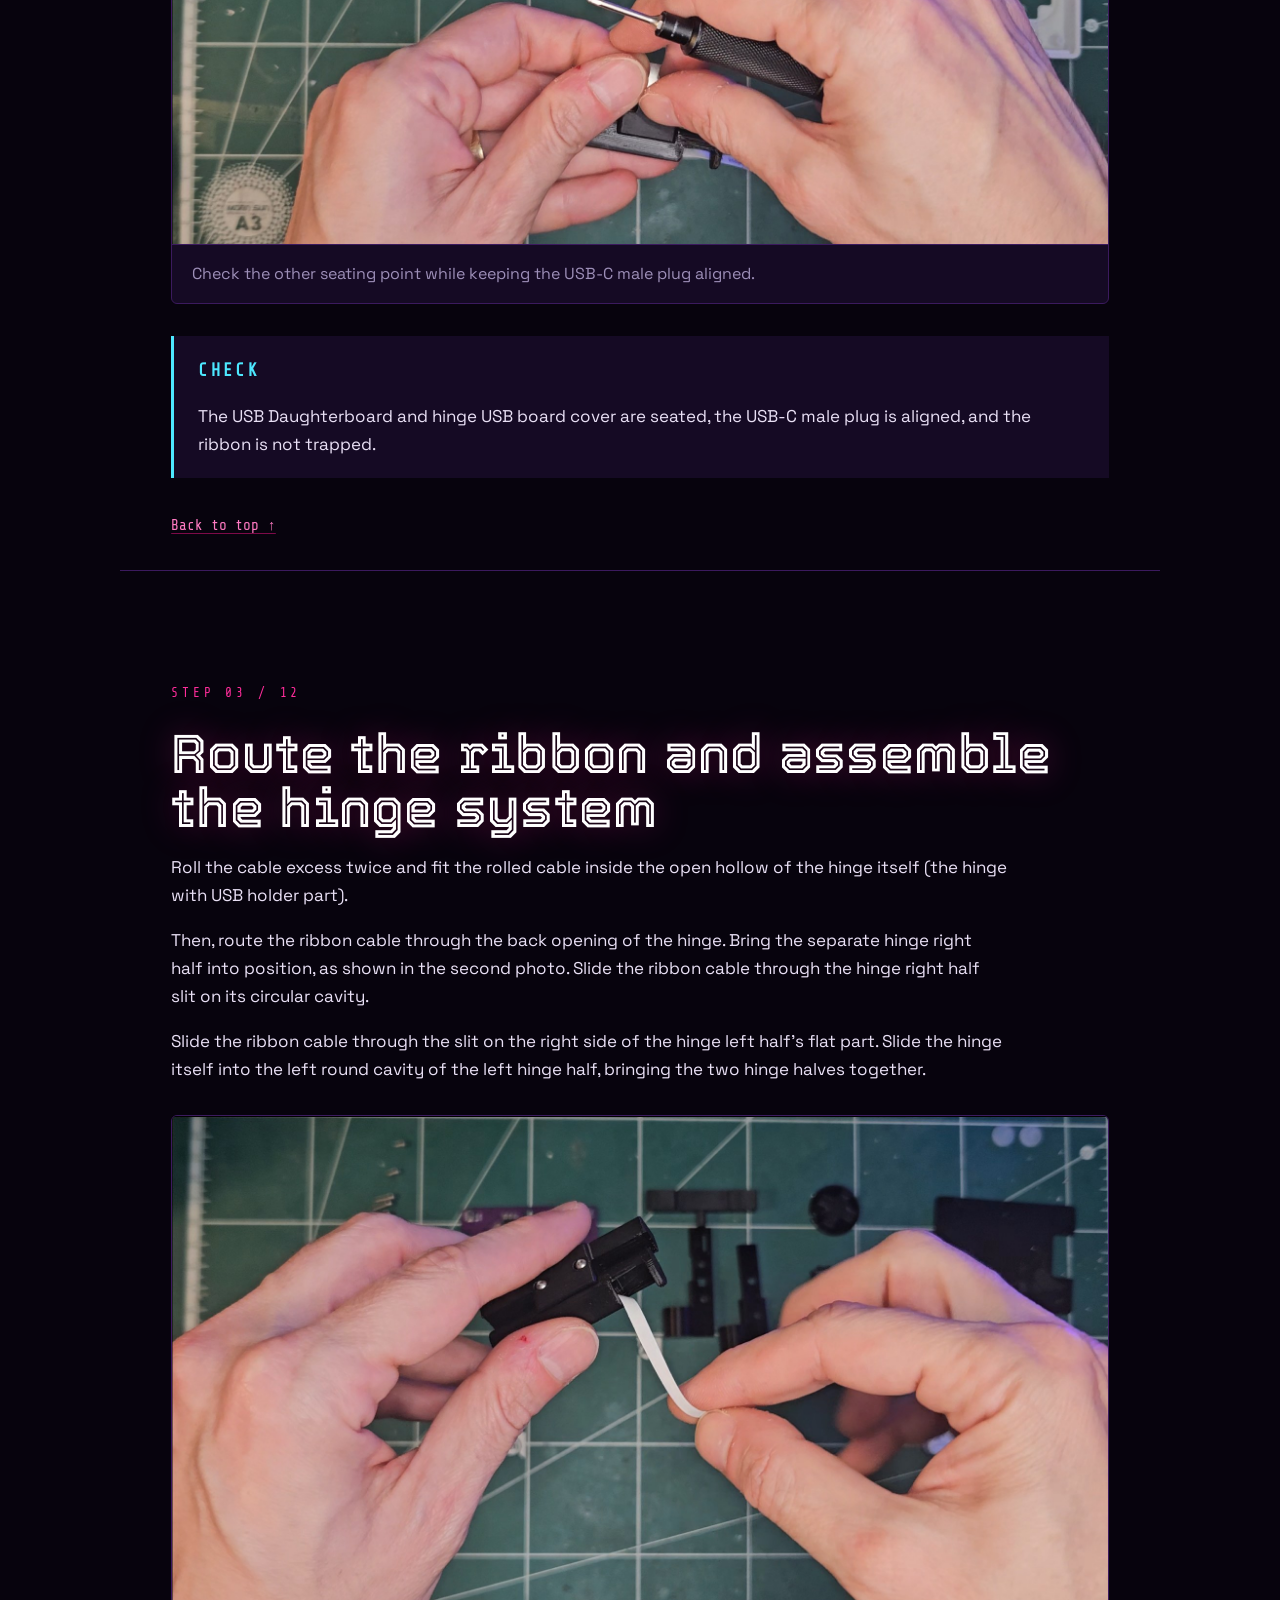
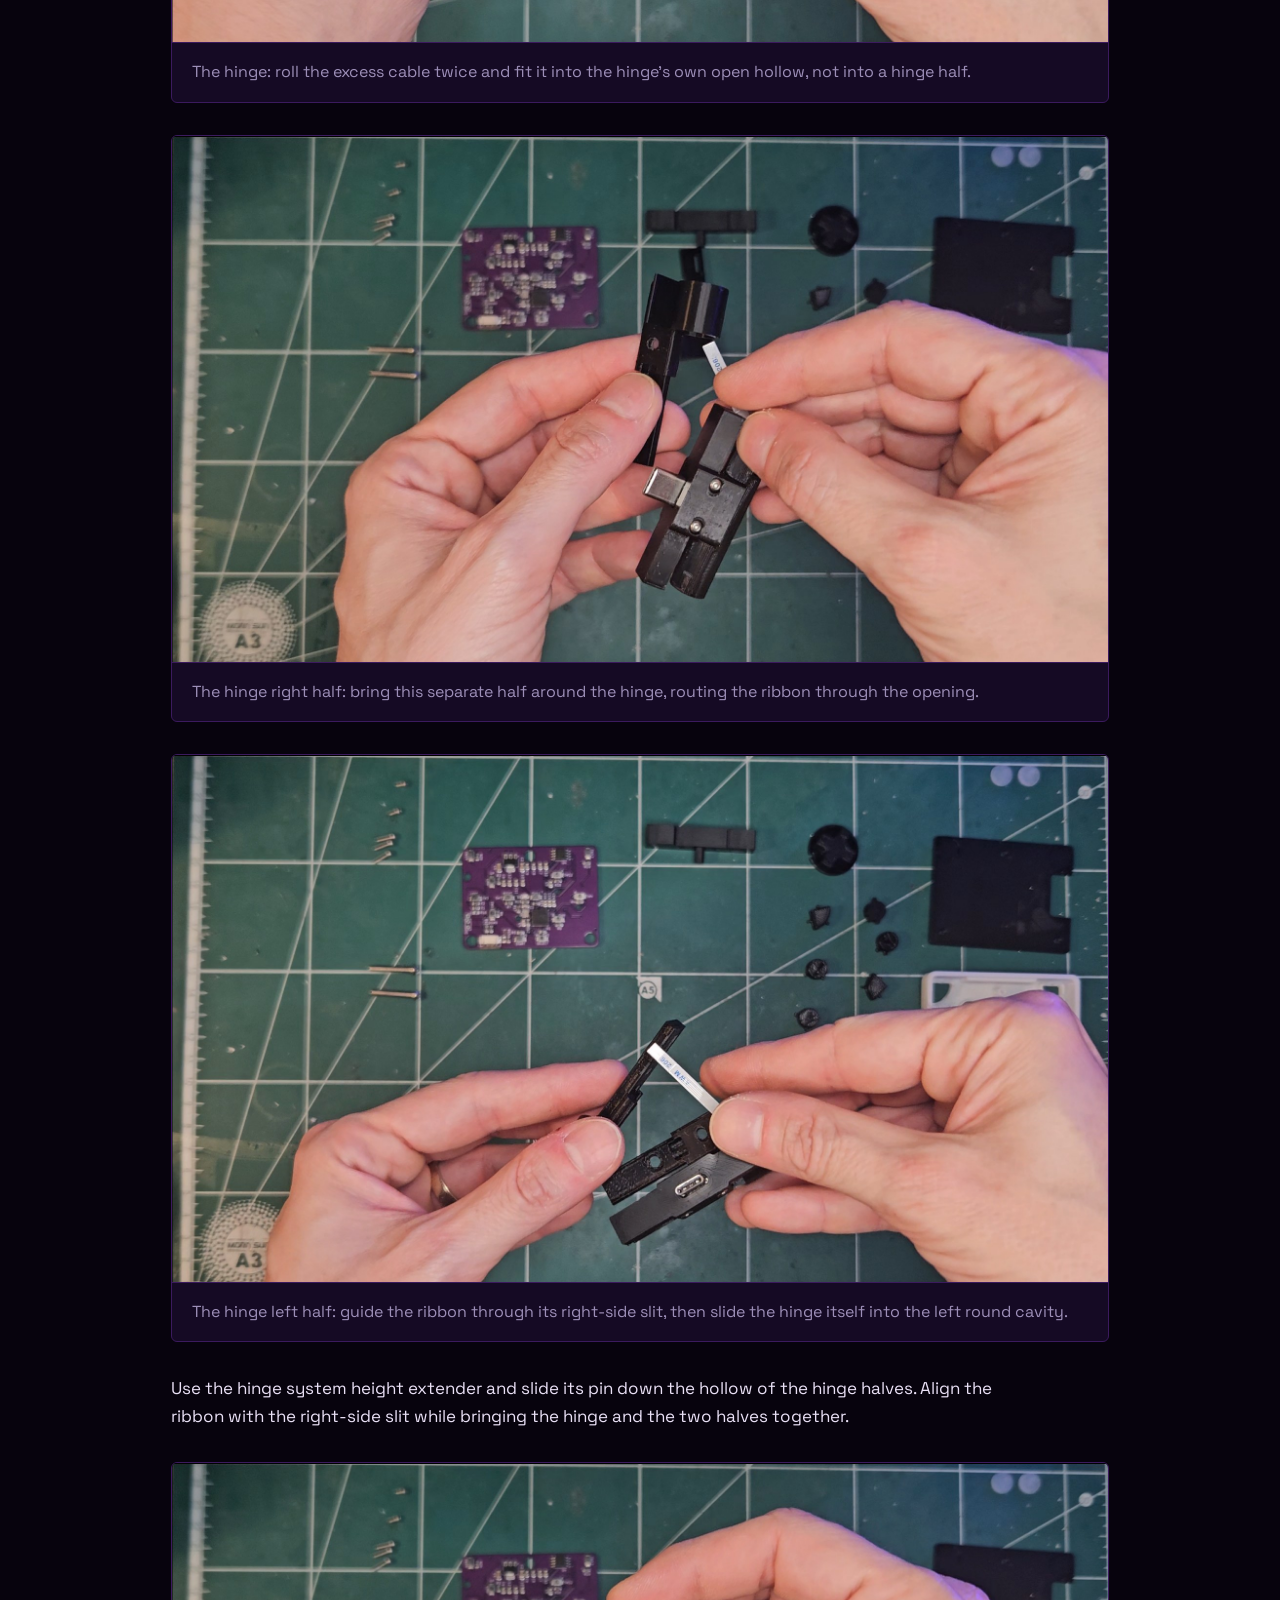
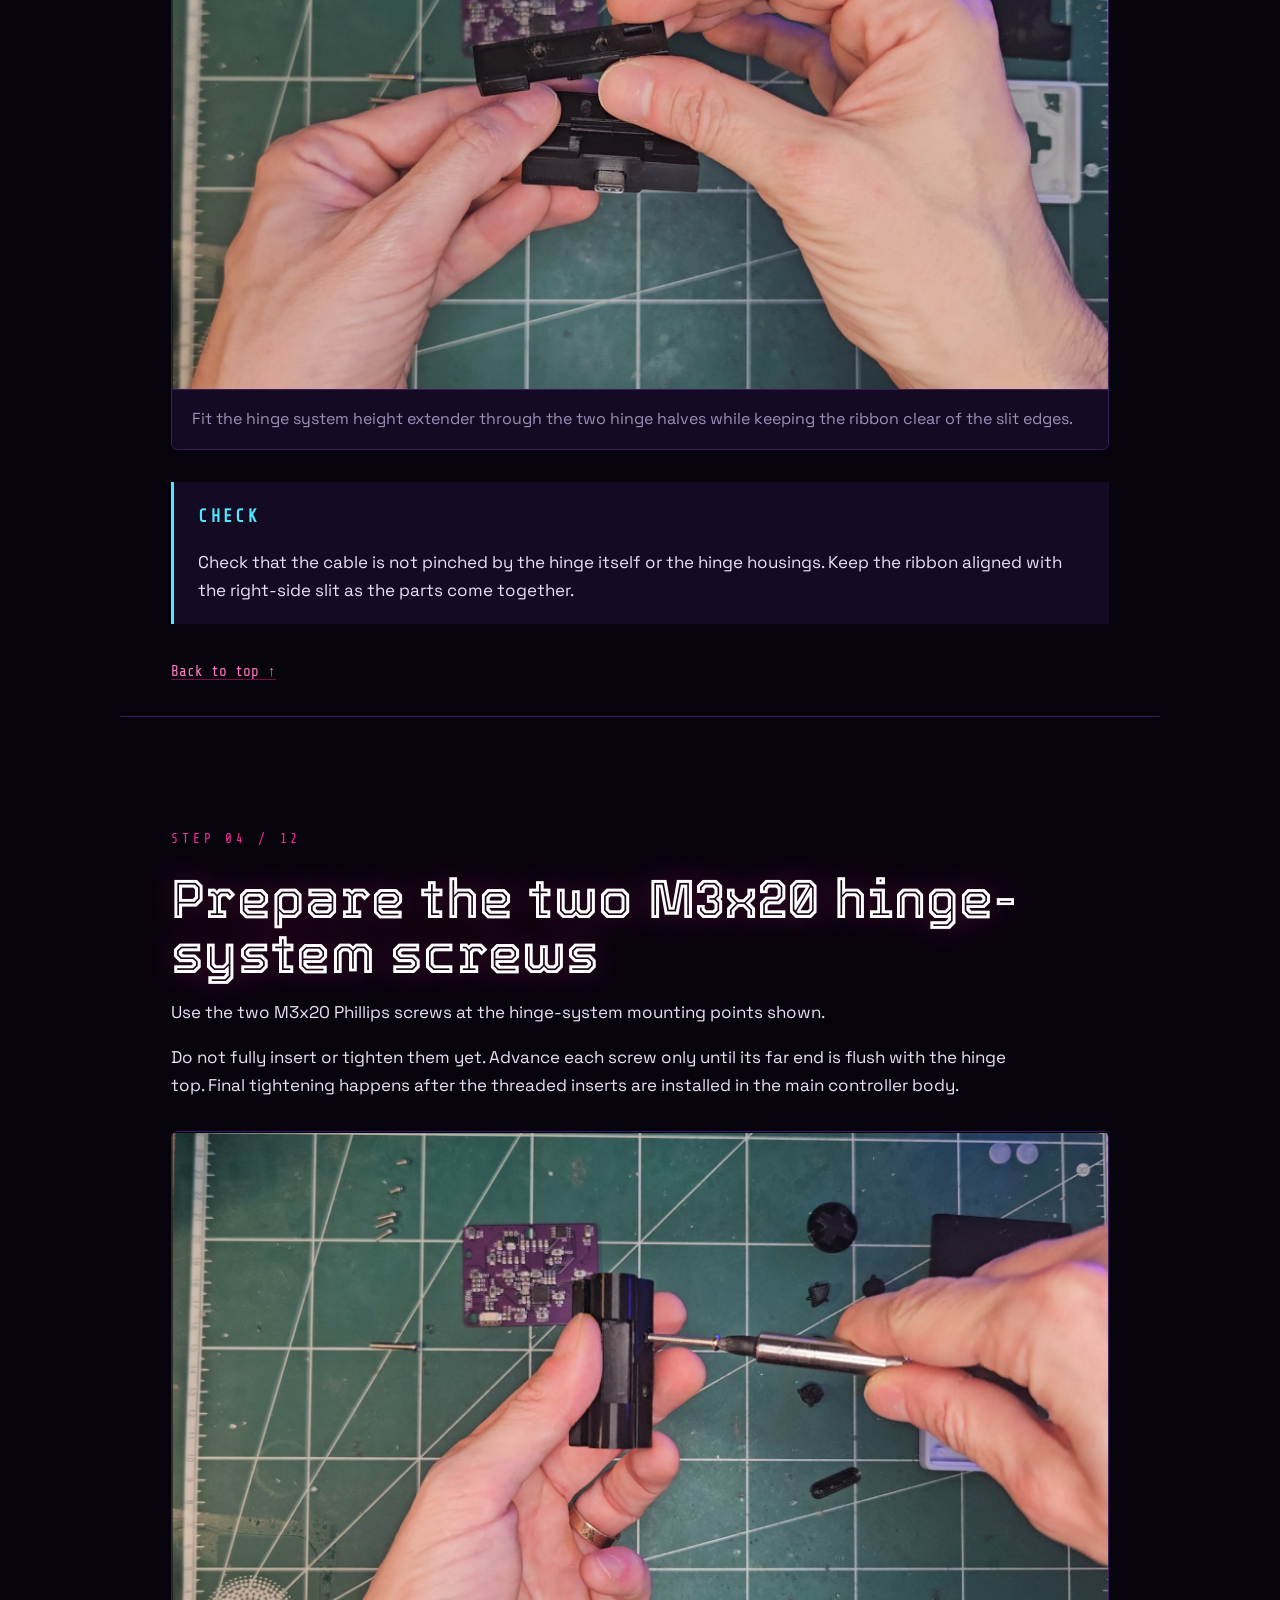
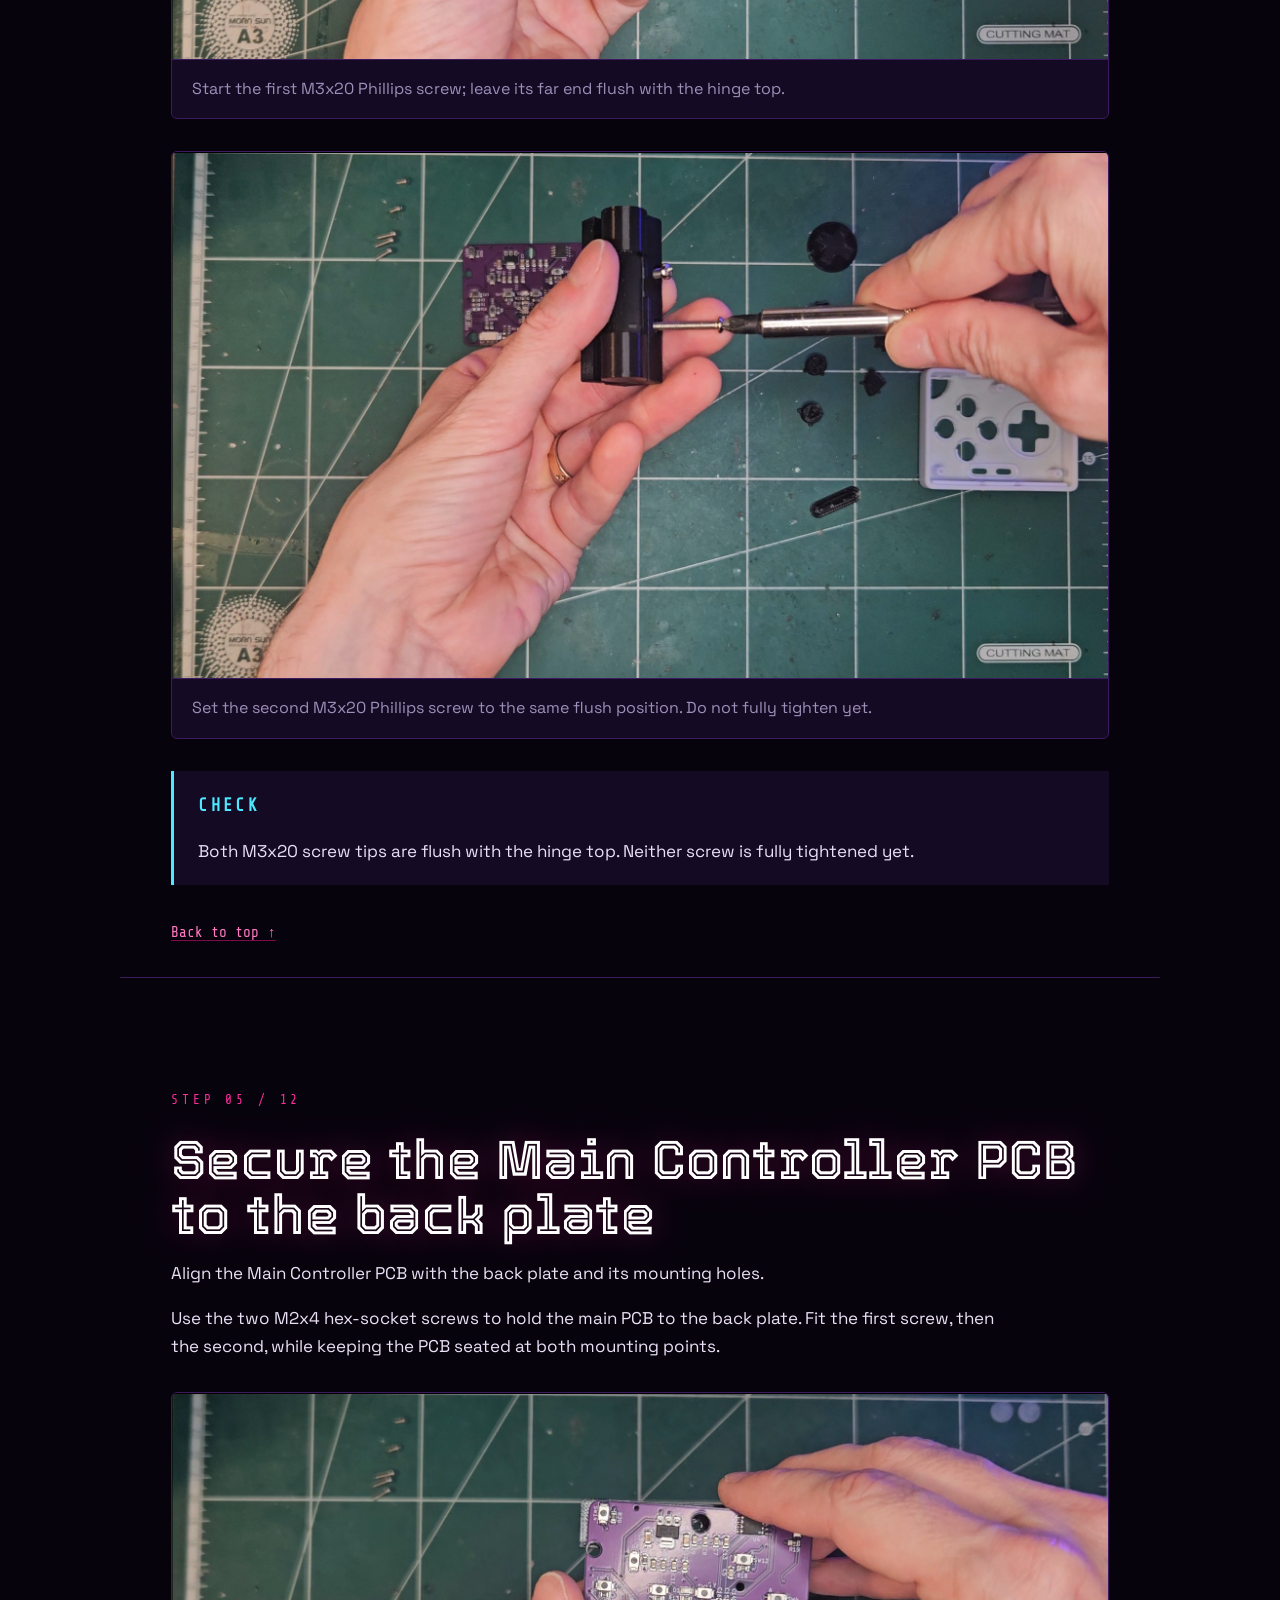
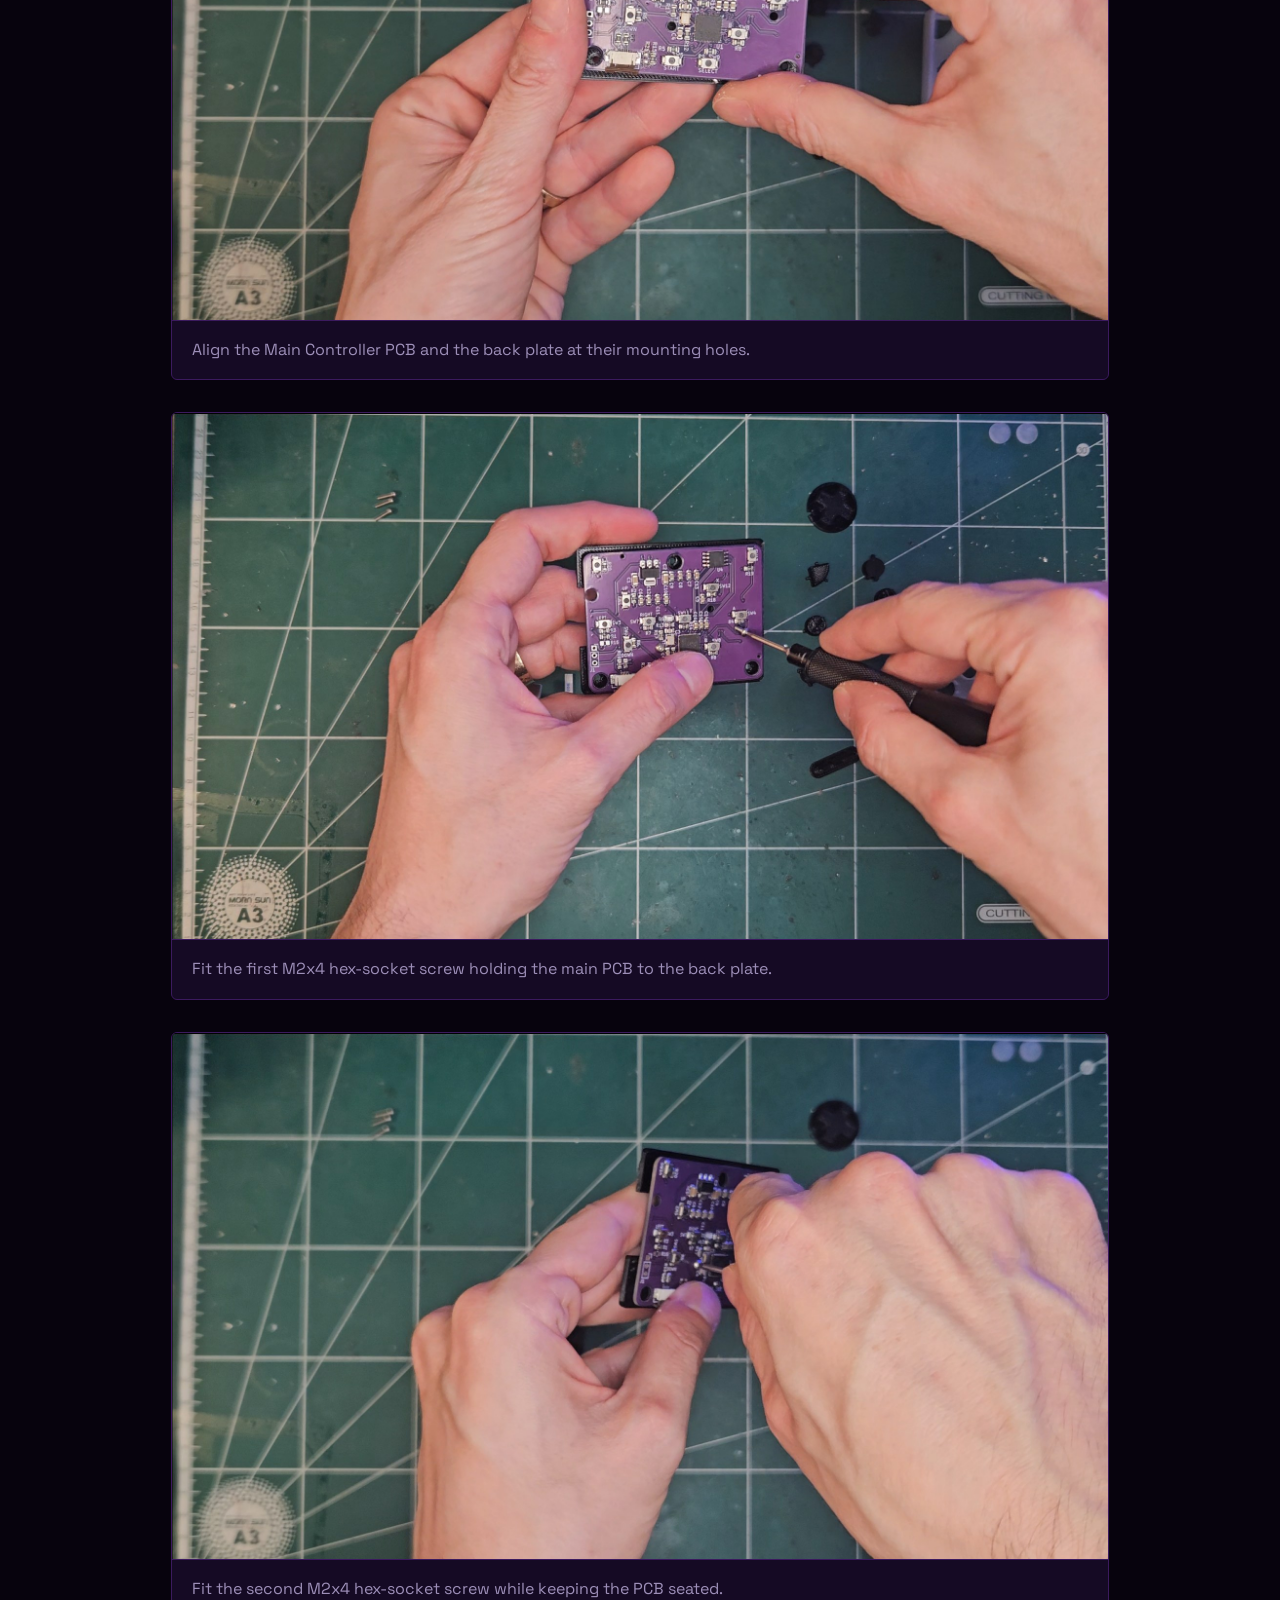
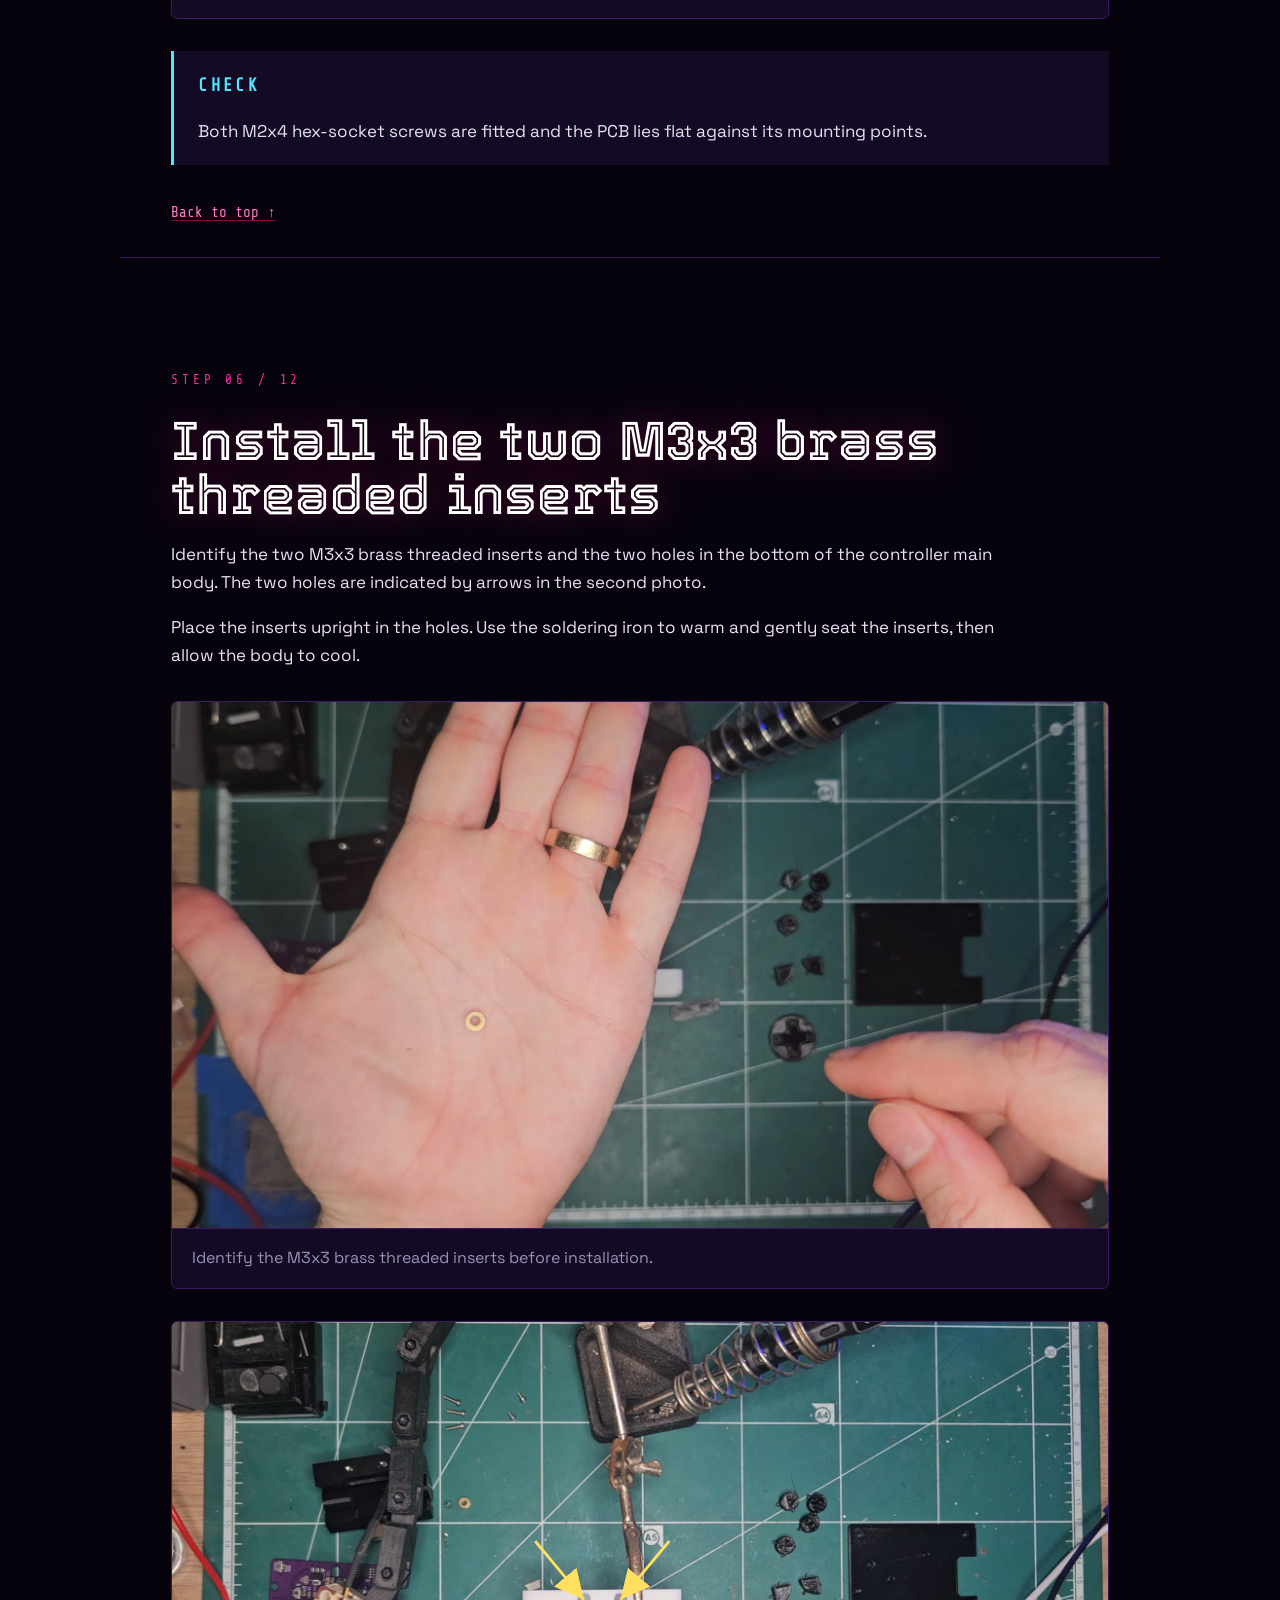
==== commit e7ad34cf: "fix(web): mobile Flash link + Gamepad-API controller test 1. The topbar nav is hidden under 720px, s" ====
--- a/assembly.html
+++ b/assembly.html
@@ -26,8 +26,8 @@
   <nav class="topbar__nav" aria-label="Sections">
     <a href="index.html#hardware">Hardware</a>
     <a href="index.html#files">What's inside</a>
-  <a href="assembly.html" aria-current="page">Assembly guide</a>
-    <a href="flash.html">Flash</a></nav>
+  <a href="assembly.html" aria-current="page">Assembly guide</a></nav>
+  <a class="topbar__flash" href="flash.html">⚡ Flash</a>
   <a class="topbar__repo" href="https://github.com/gili-yankovitch/joyfon">Source ↗</a>
 </header>
 
--- a/assets/site.css
+++ b/assets/site.css
@@ -135,9 +135,24 @@
 }
 .topbar__repo:hover { color: var(--void); background: var(--hot-soft); }
 
+/* Always-visible Flash pill — the one nav item that survives on mobile. */
+.topbar__flash {
+  font-family: var(--mono);
+  font-size: 0.85rem;
+  letter-spacing: 0.1em;
+  text-transform: uppercase;
+  color: var(--text);
+  border: 1px solid var(--edge);
+  padding: 0.3rem 0.85rem;
+  border-radius: 2px;
+  text-decoration: none;
+  white-space: nowrap;
+}
+.topbar__flash:hover { color: #fff; border-color: var(--hot); }
+
 @media (max-width: 720px) {
   .topbar__nav { display: none; }
-  .topbar__repo { margin-inline-start: auto; }
+  .topbar__flash { margin-inline-start: auto; }
 }
 
 /* ═══════════════════════════════════════════════════════════════════
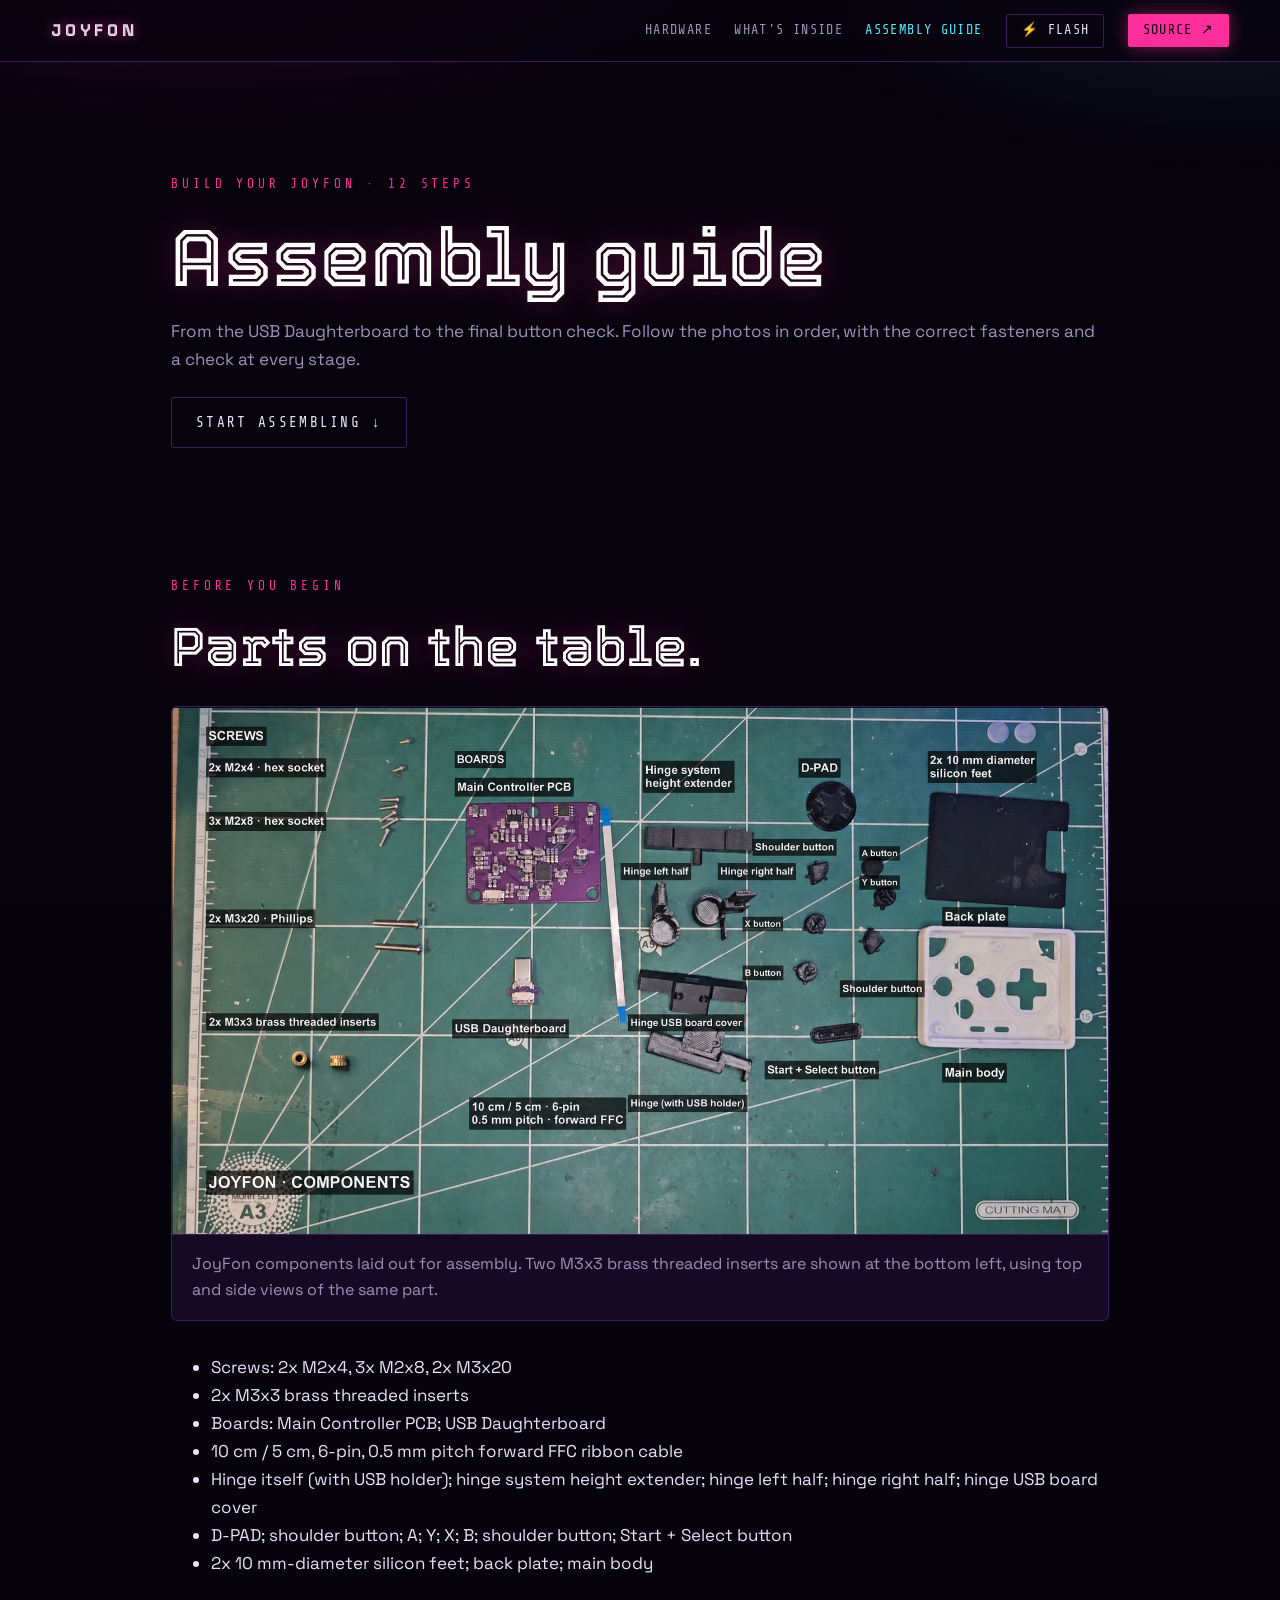
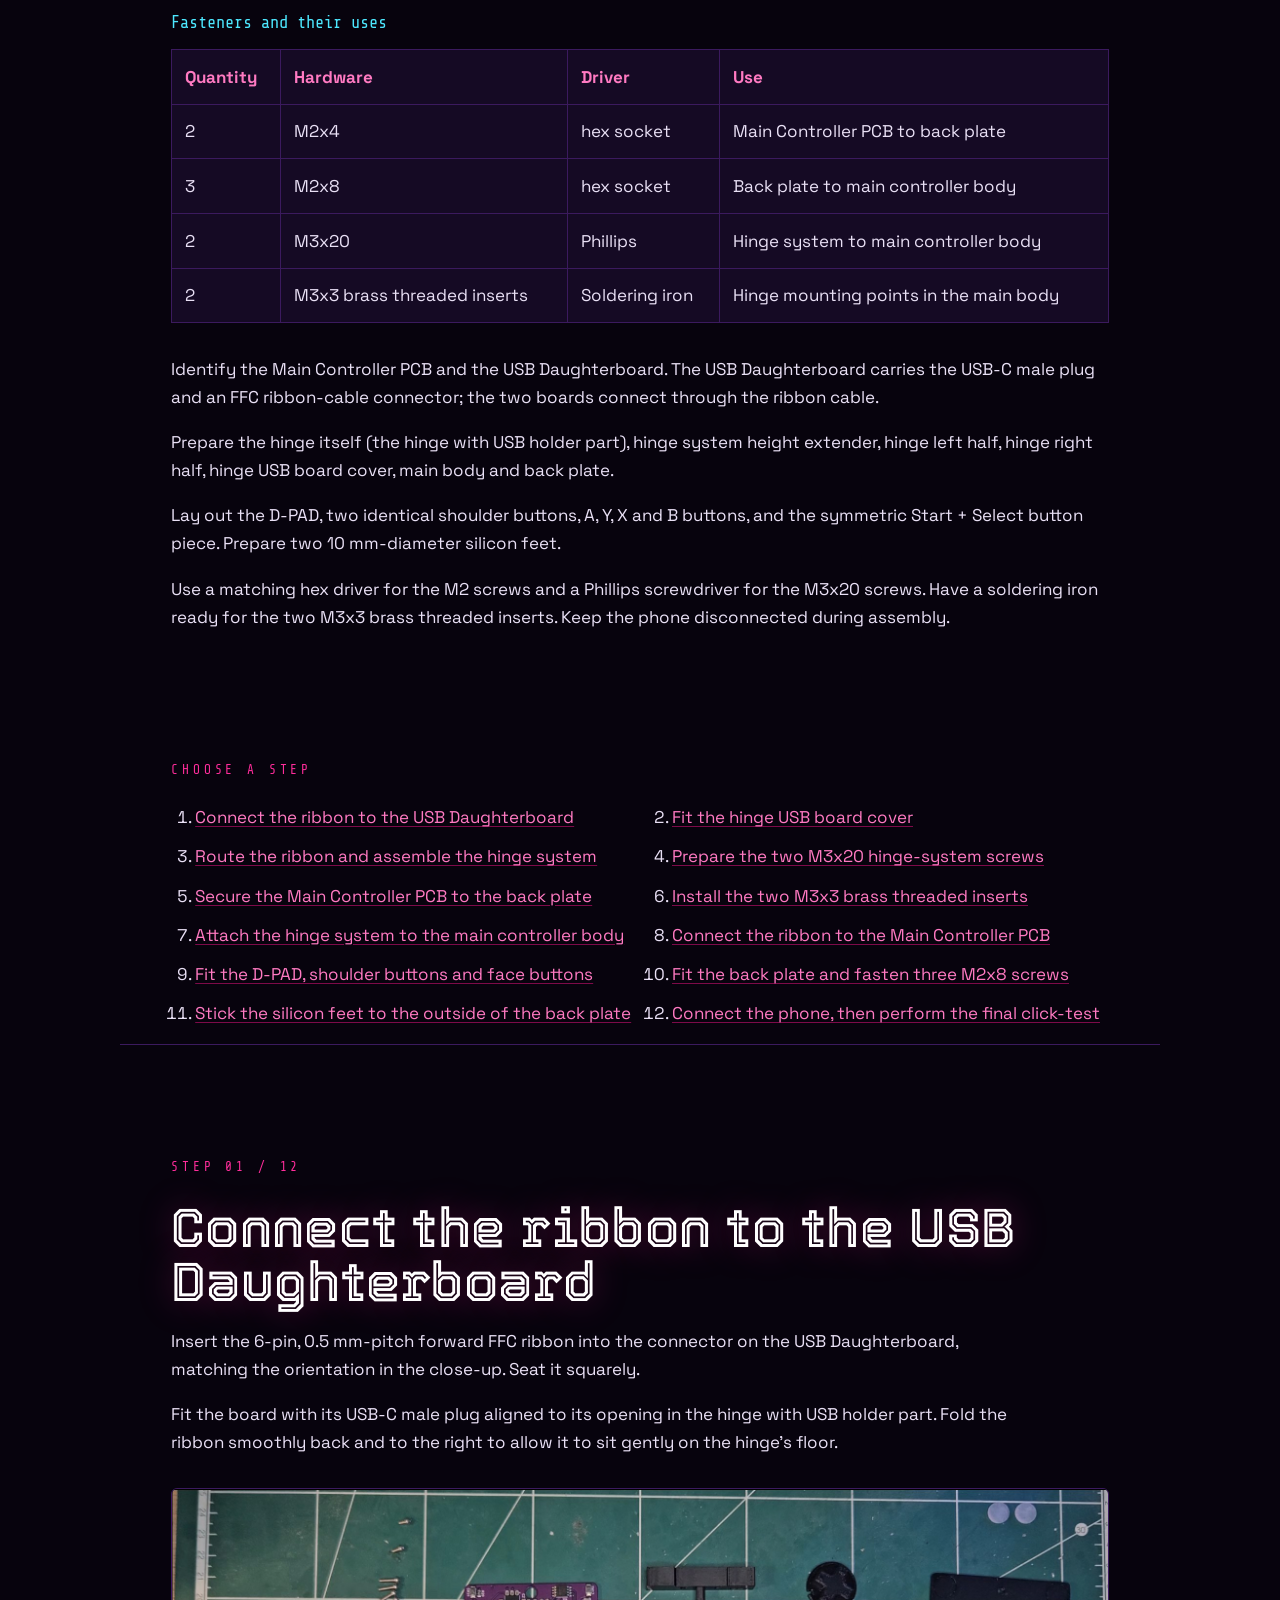
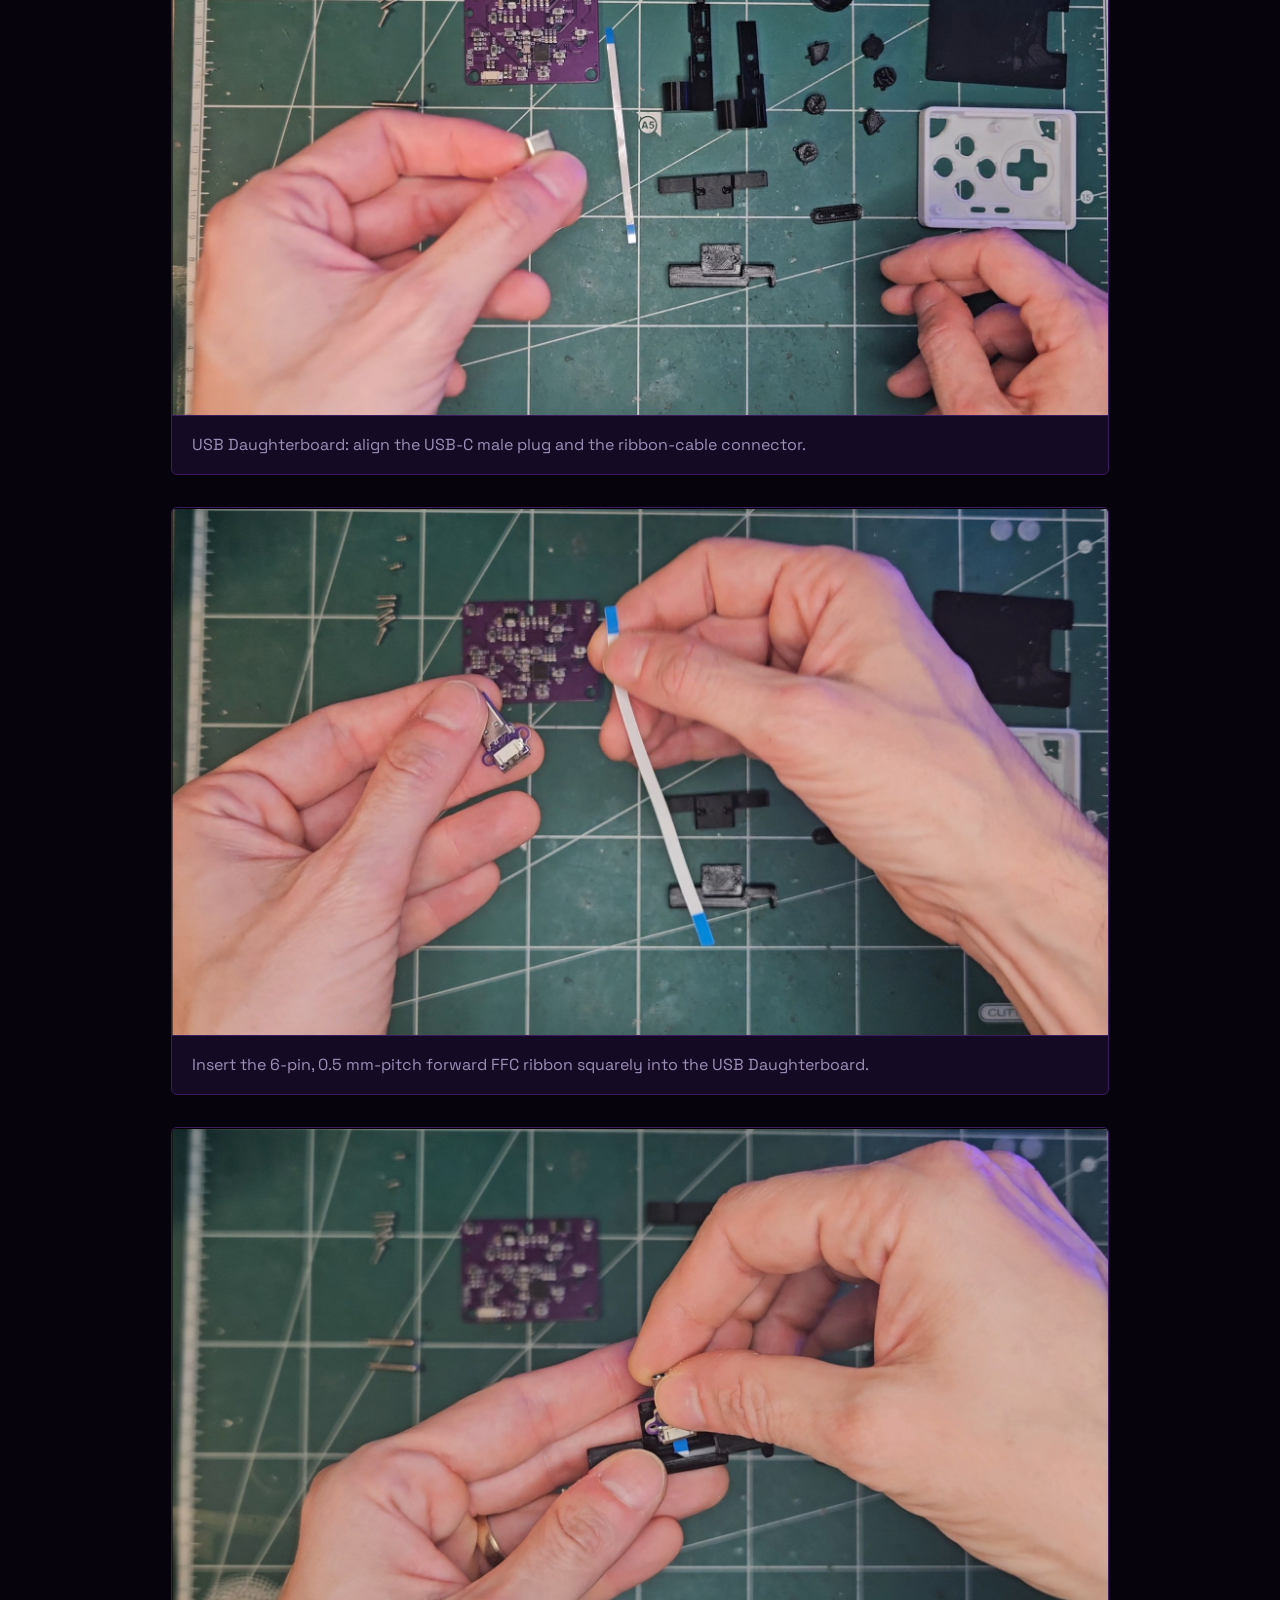
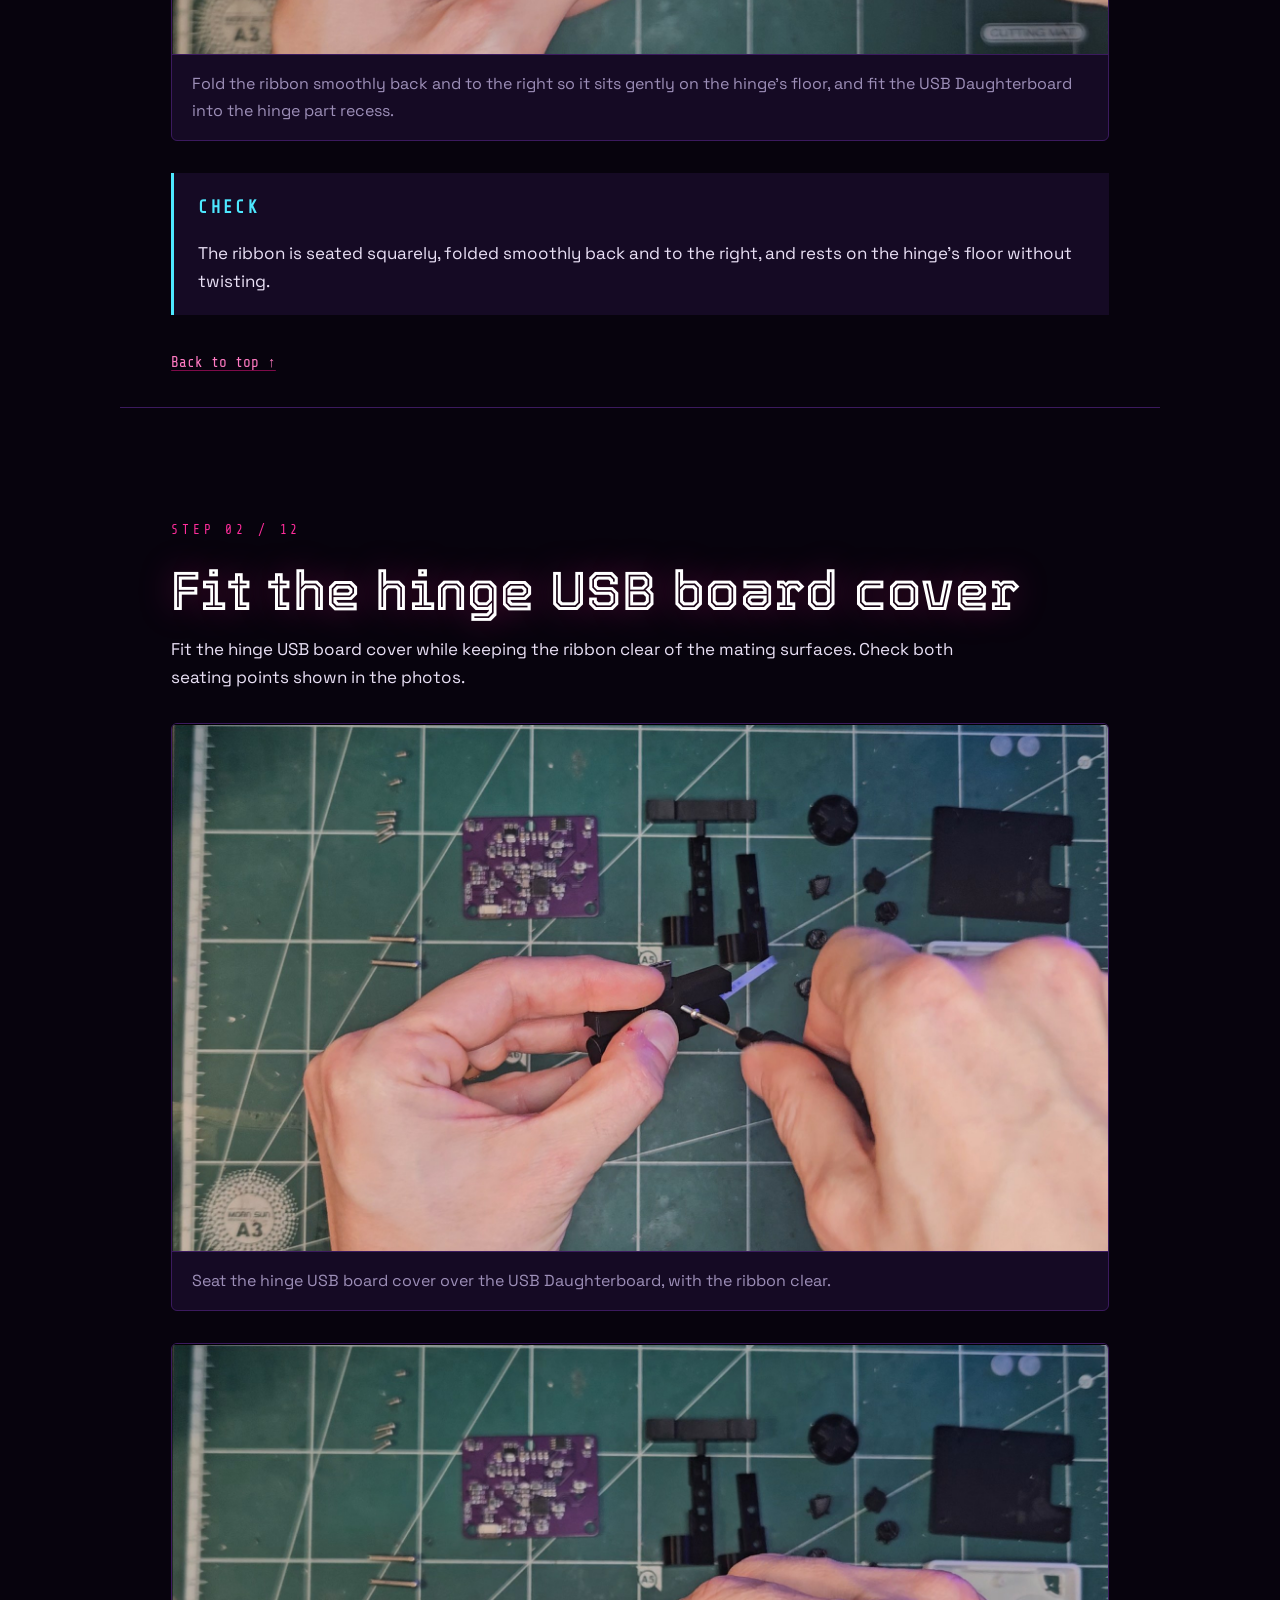
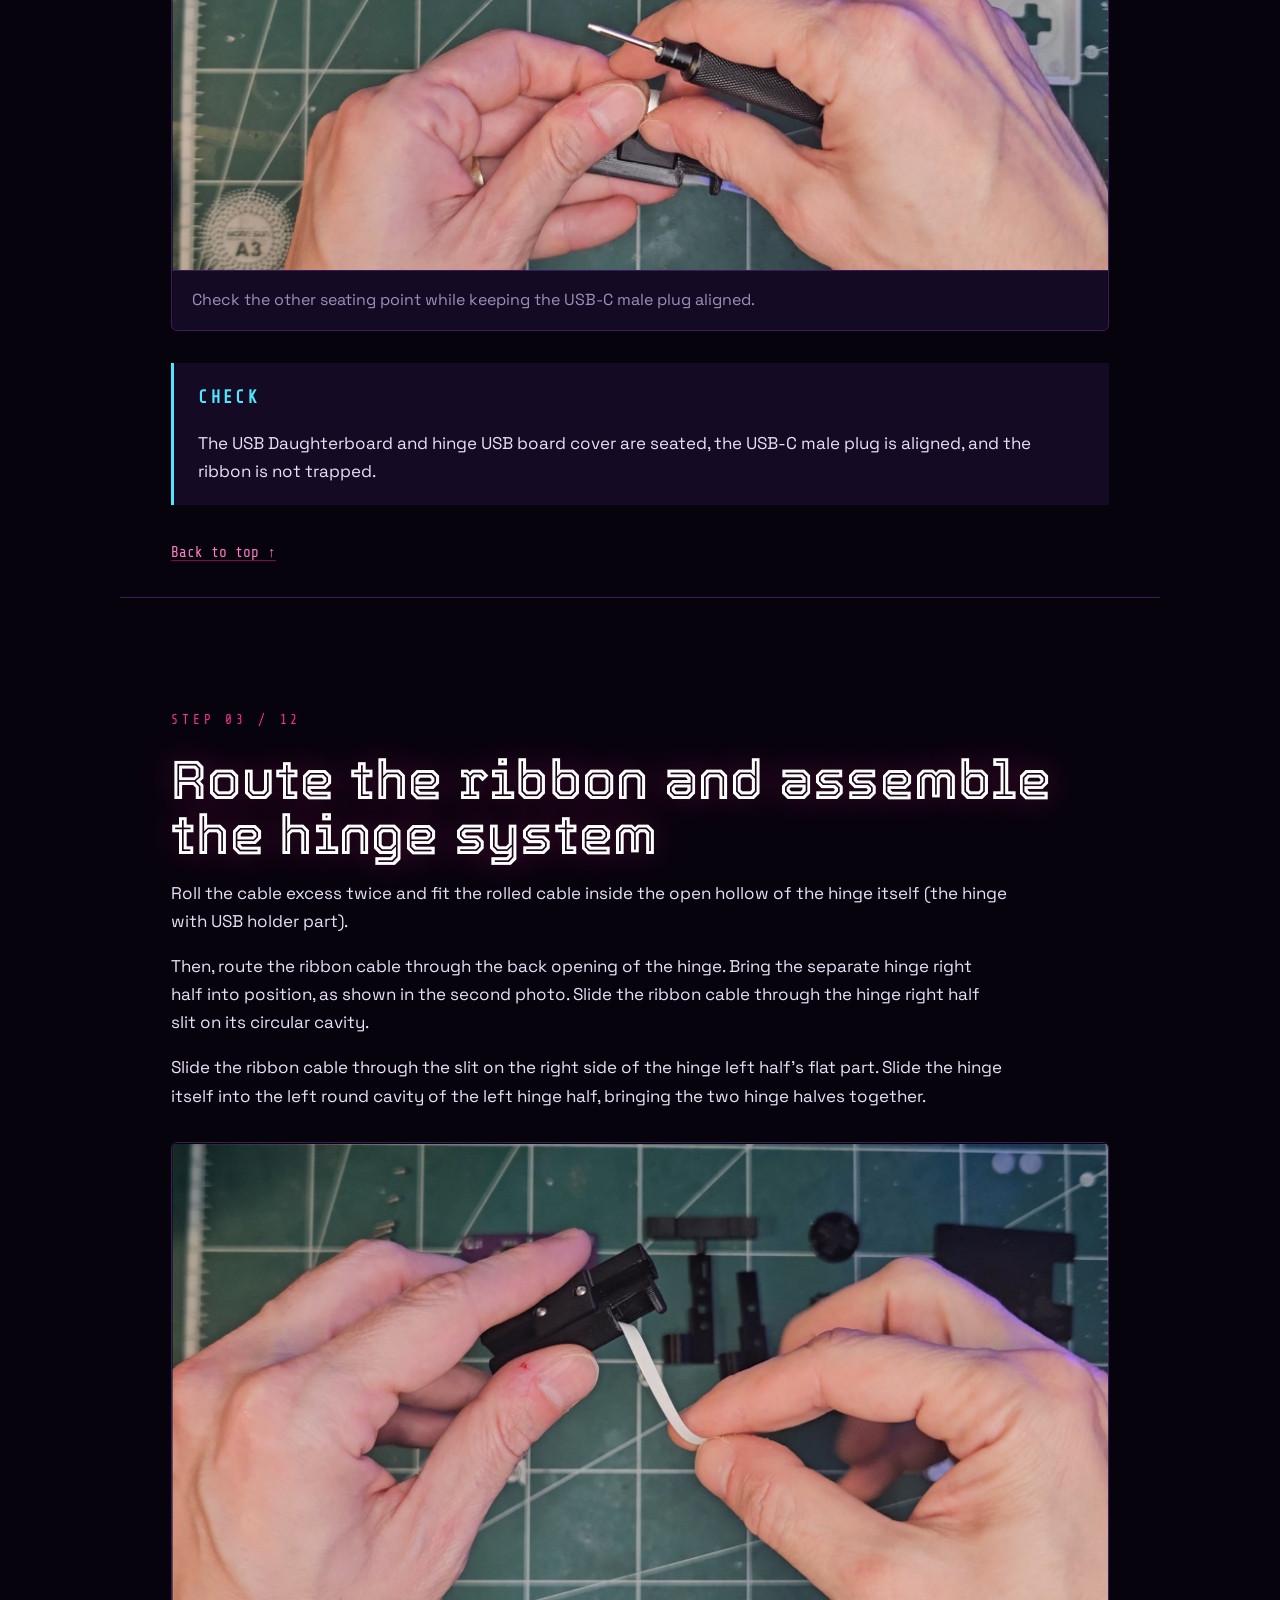
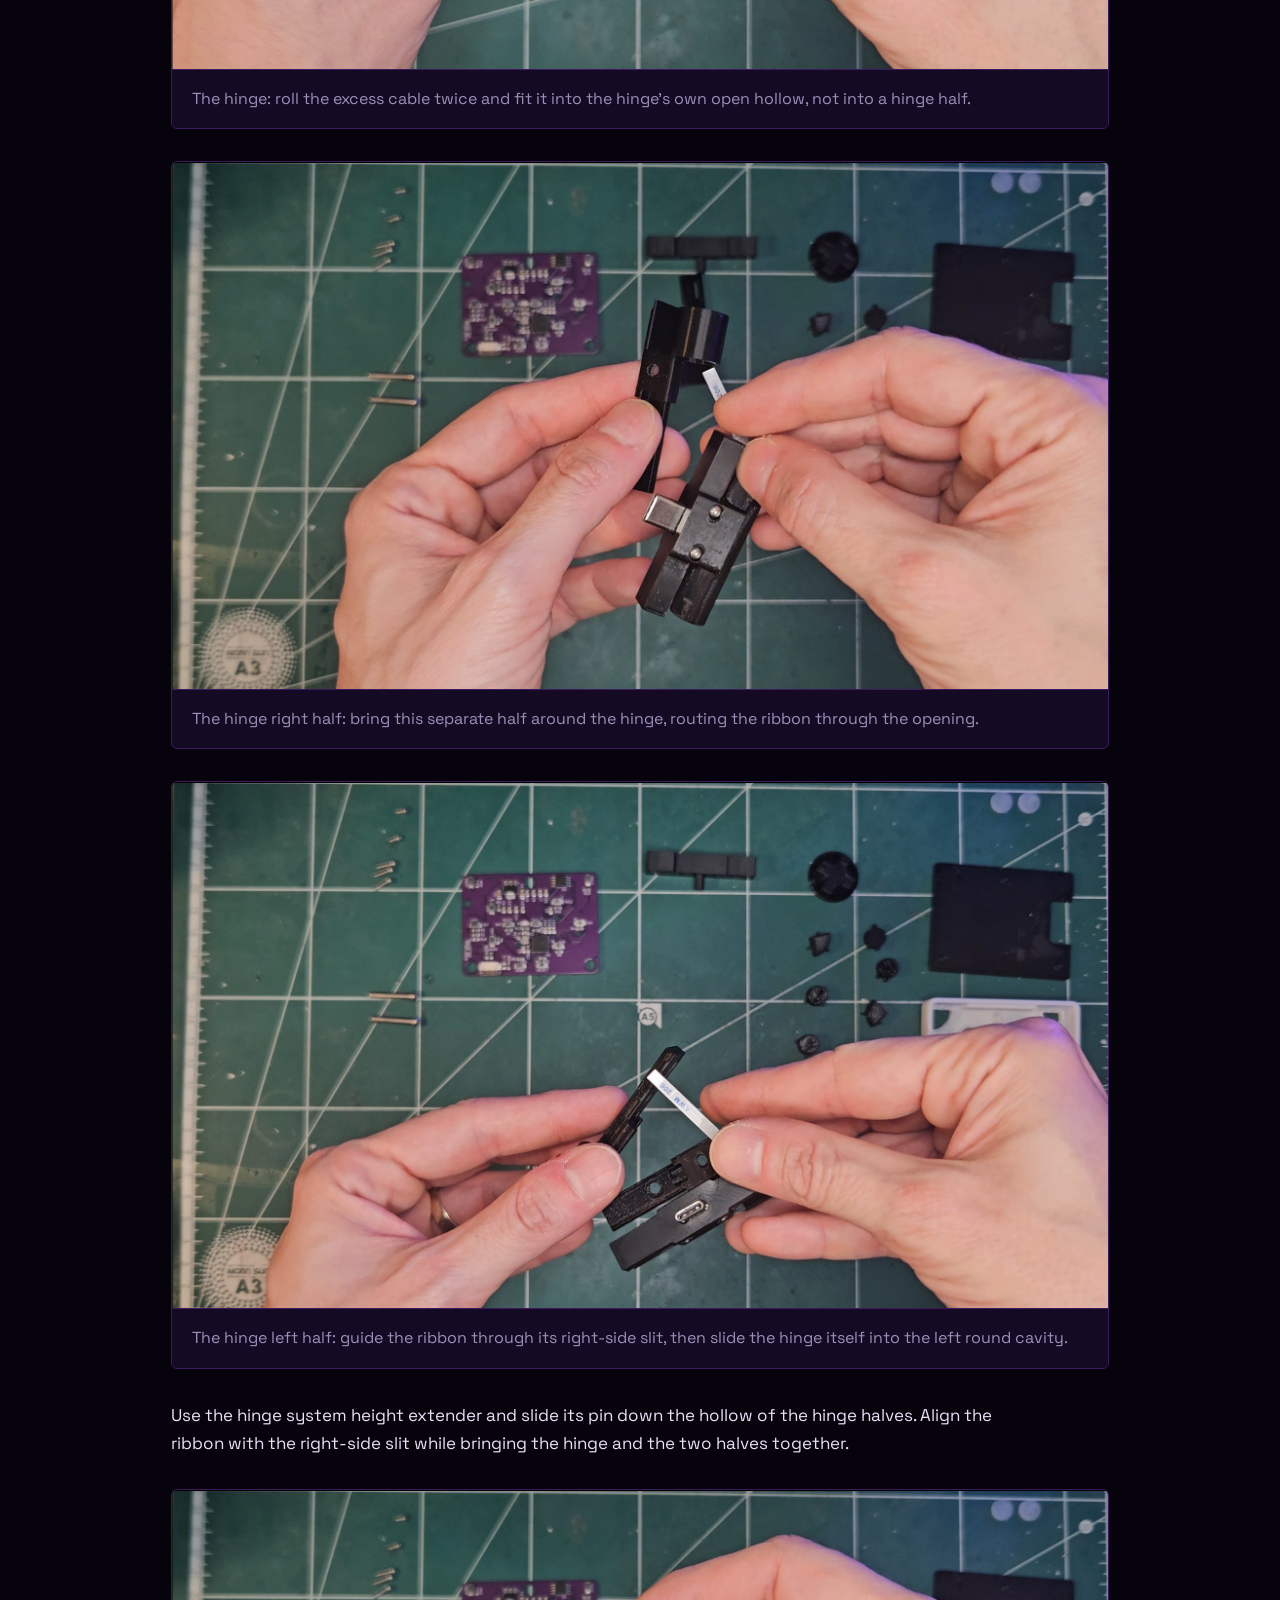
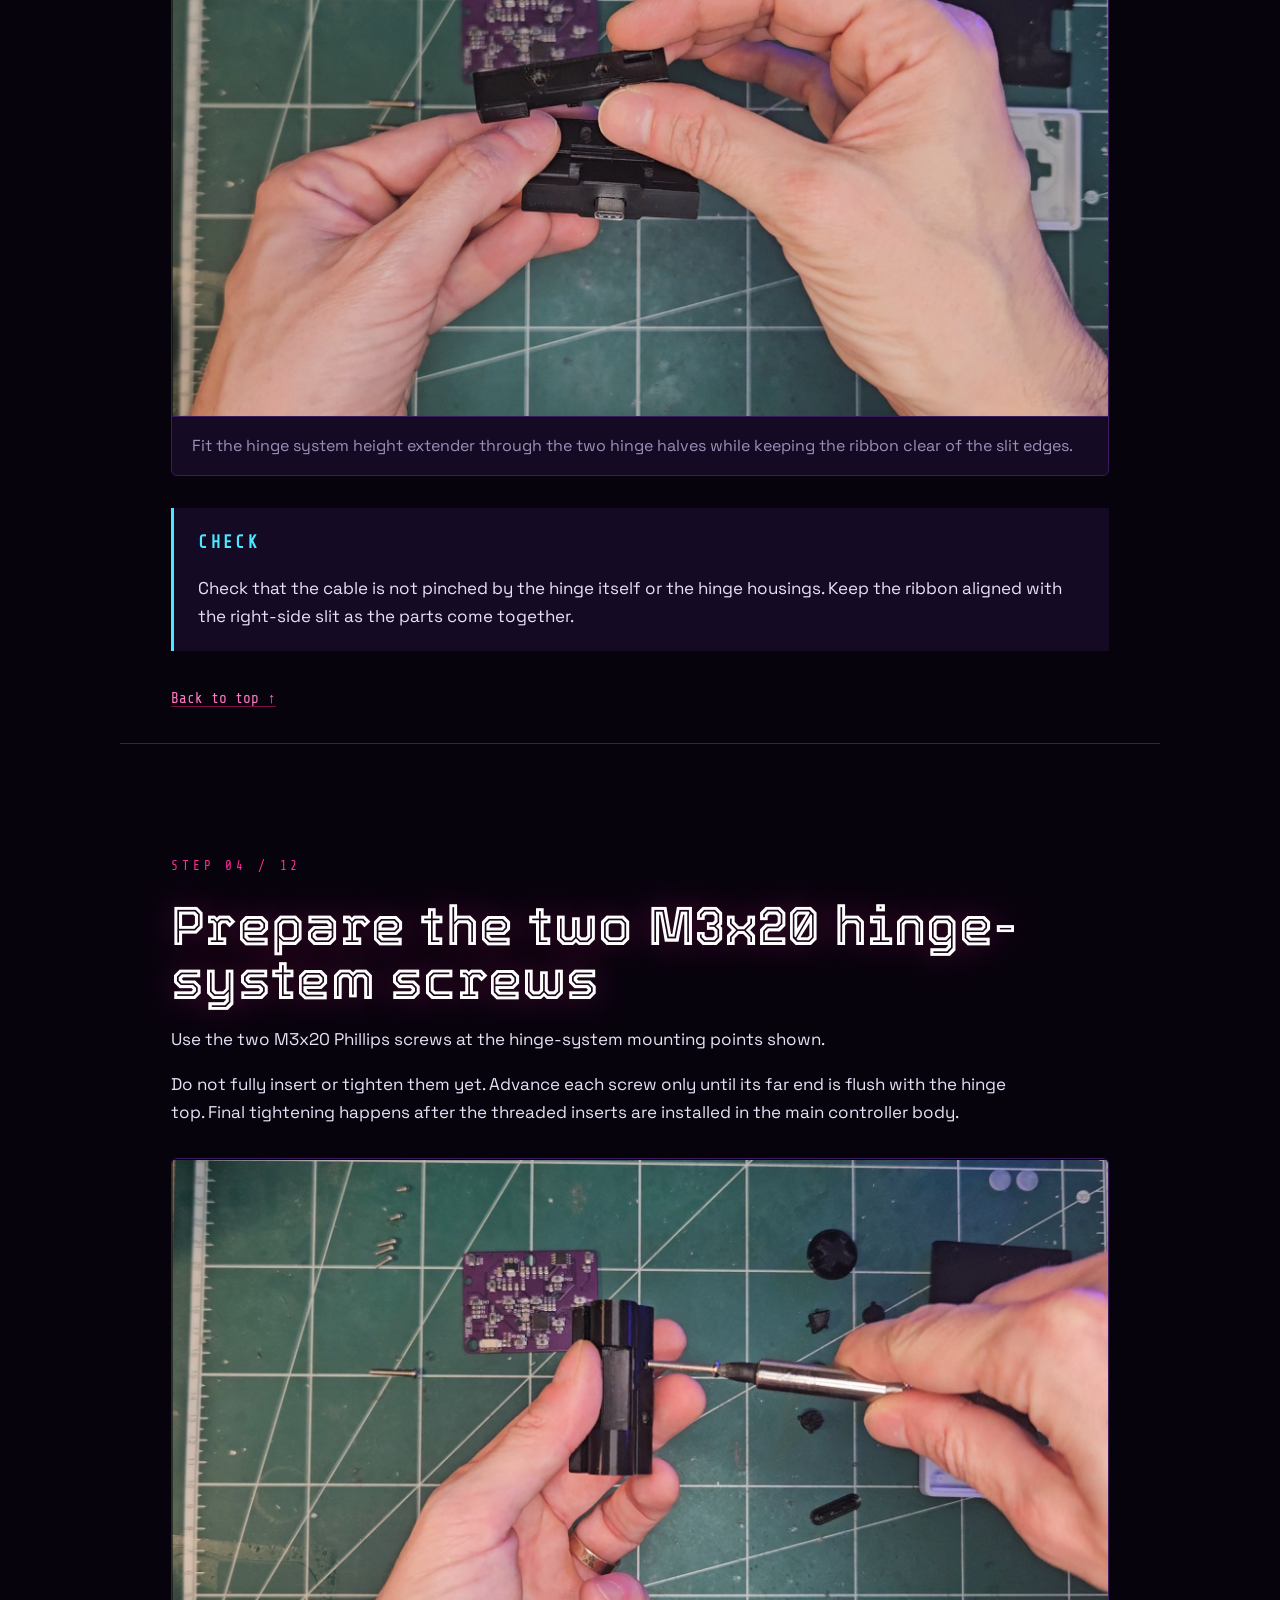
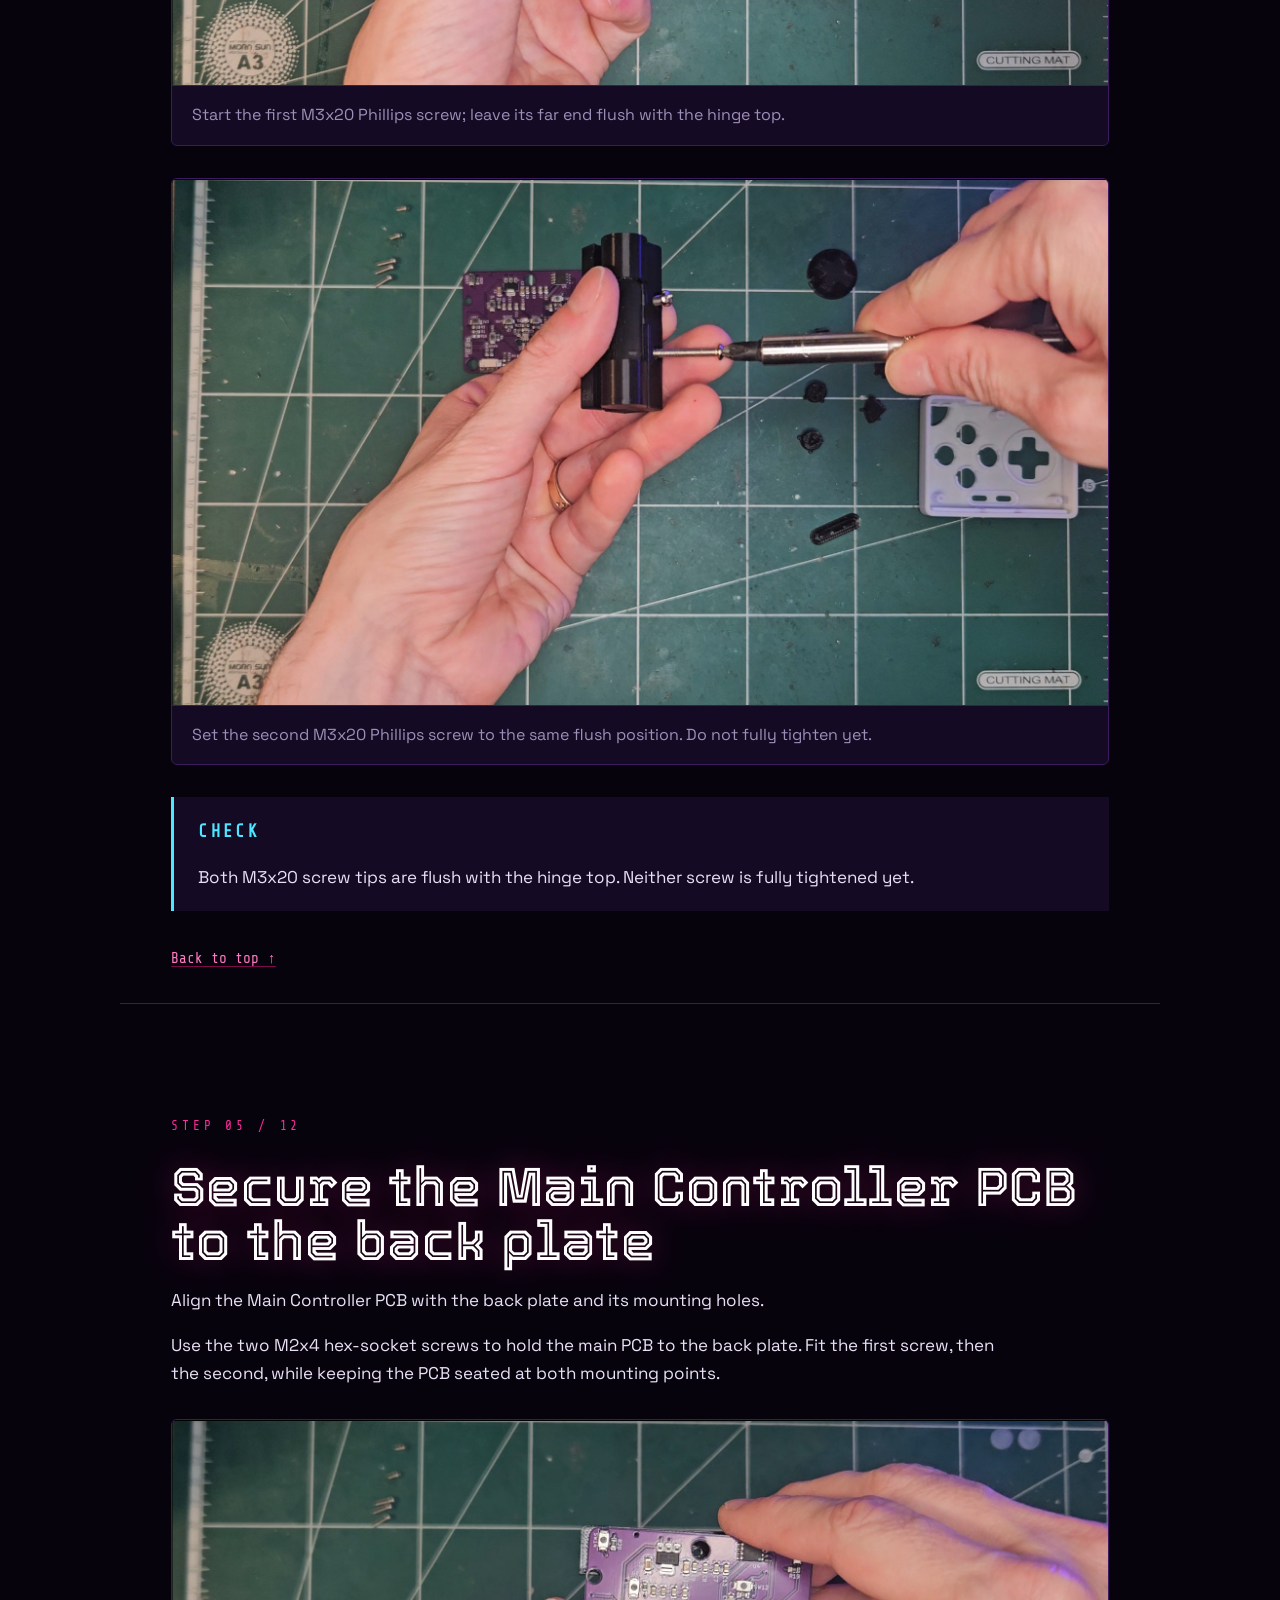
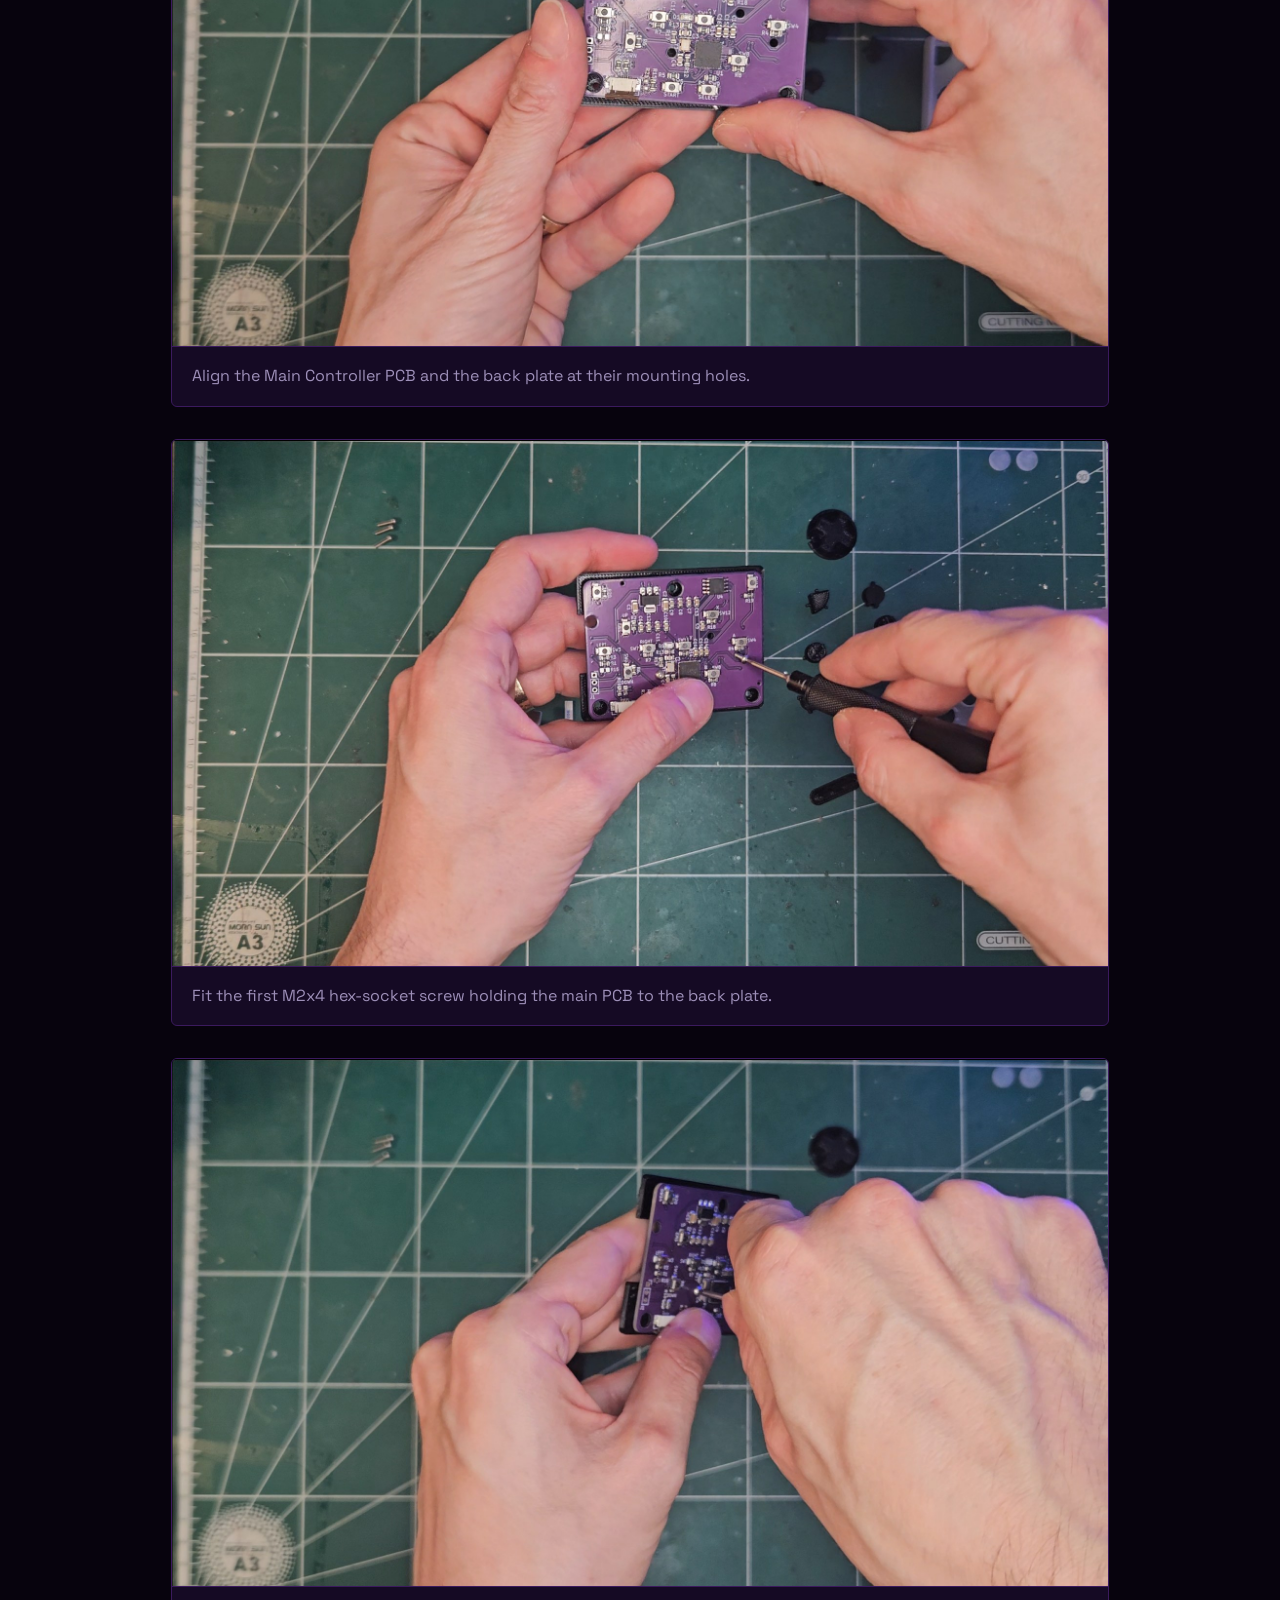
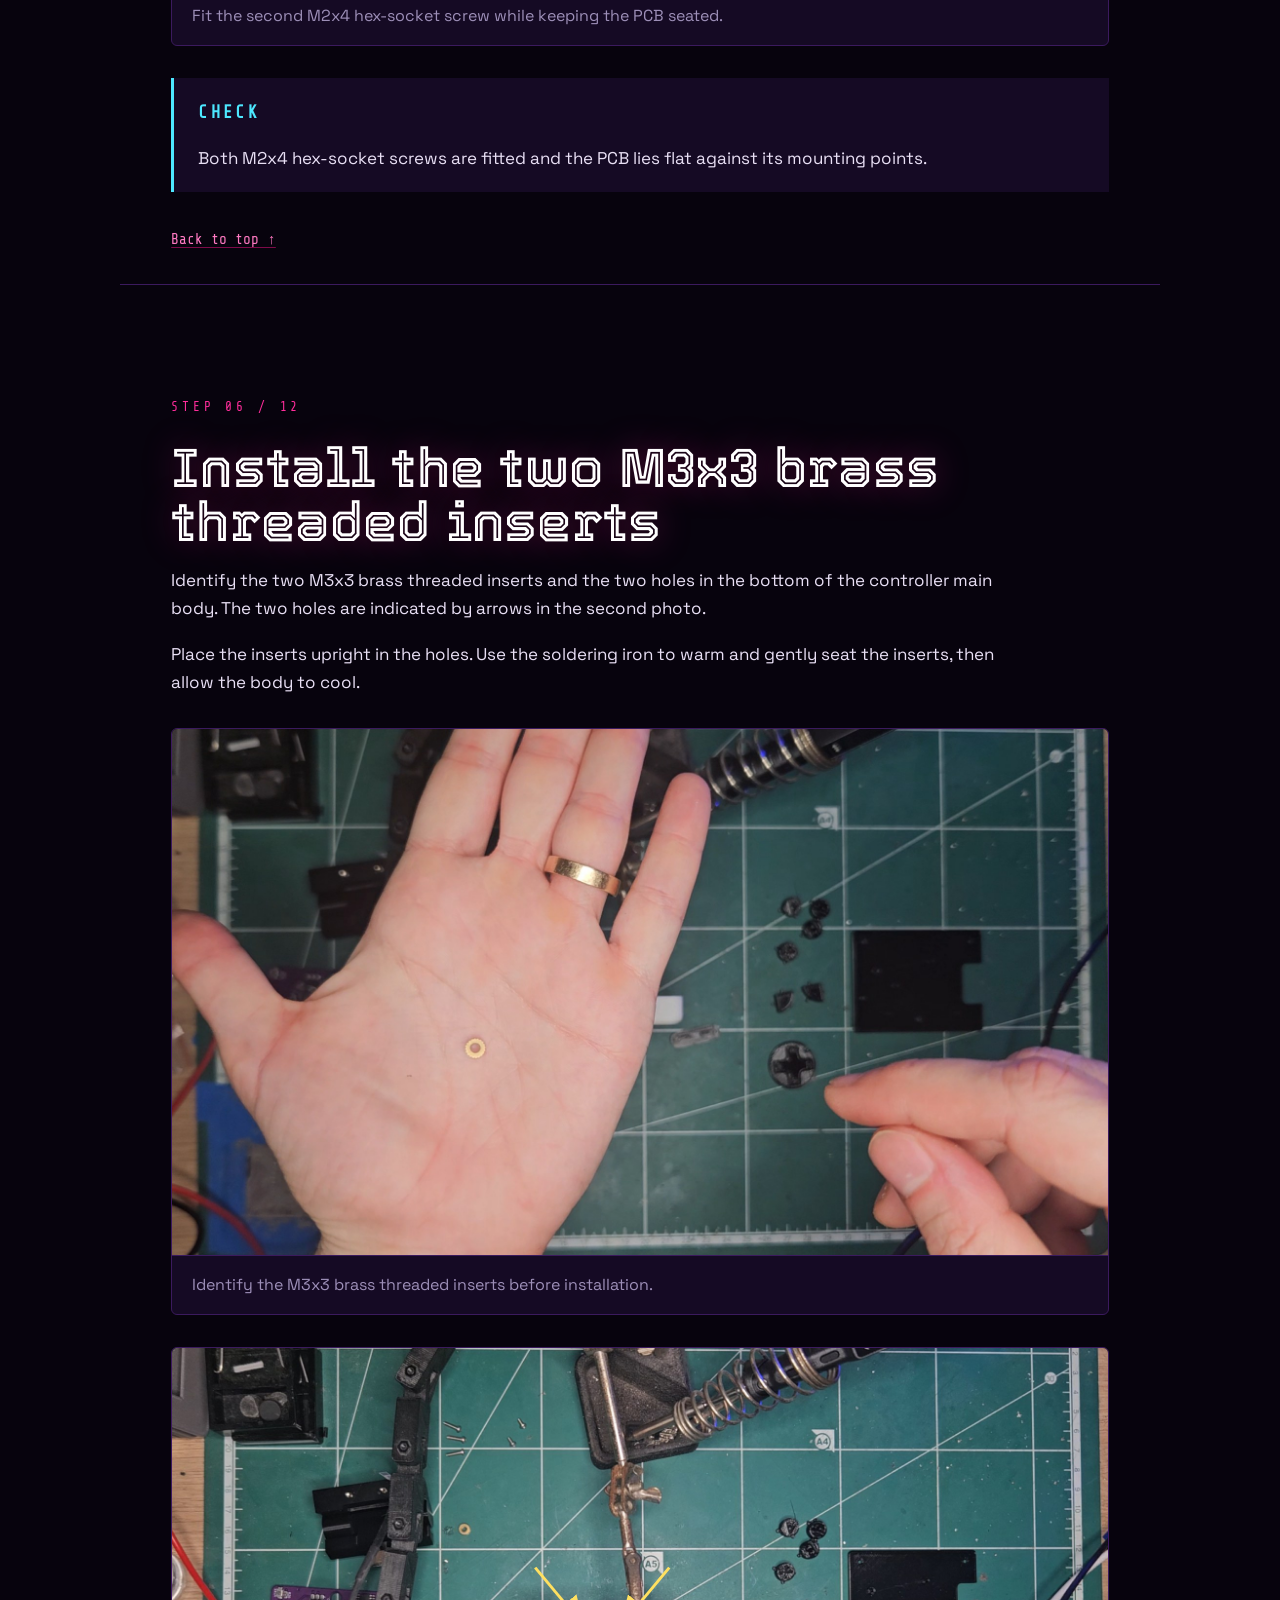
==== commit e479affa: "Show two brass threaded inserts in assembly inventory" ====
--- a/assembly.html
+++ b/assembly.html
@@ -34,8 +34,8 @@
 
 <main id="top" class="assembly"><section class="section guide-intro"><p class="eyebrow">Build your JoyFon · 12 steps</p><h1 class="h2">Assembly guide</h1><p class="section__lede">From the USB Daughterboard to the final button check. Follow the photos in order, with the correct fasteners and a check at every stage.</p><a class="btn btn--ghost" href="#step-01">Start assembling ↓</a></section>
 <section class="section" id="components"><p class="eyebrow">Before you begin</p><h2 class="h2">Parts on the table.</h2>
-<figure class="plate guide-figure"><button class="plate__btn" type="button"><img src="images/assembly/inventory-labeled-preview.jpg" alt="JoyFon components laid out for assembly. The two M3x3 brass threaded inserts are required but are not pictured." width="1920" height="1080" loading="lazy"></button><figcaption>JoyFon components laid out for assembly. The two M3x3 brass threaded inserts are required but are not pictured.</figcaption></figure>
-<ul><li>Screws: 2x M2x4, 3x M2x8, 2x M3x20</li><li>2x M3x3 brass threaded inserts — inventory photo to be added</li><li>Boards: Main Controller PCB; USB Daughterboard</li><li>10 cm / 5 cm, 6-pin, 0.5 mm pitch forward FFC ribbon cable</li><li>Hinge itself (with USB holder); hinge system height extender; hinge left half; hinge right half; hinge USB board cover</li><li>D-PAD; shoulder button; A; Y; X; B; shoulder button; Start + Select button</li><li>2x 10 mm-diameter silicon feet; back plate; main body</li></ul>
+<figure class="plate guide-figure"><button class="plate__btn" type="button"><img src="images/assembly/inventory-with-inserts.png" alt="JoyFon components laid out for assembly. Two M3x3 brass threaded inserts are shown at the bottom left, using top and side views of the same part." width="1672" height="940" loading="lazy"></button><figcaption>JoyFon components laid out for assembly. Two M3x3 brass threaded inserts are shown at the bottom left, using top and side views of the same part.</figcaption></figure>
+<ul><li>Screws: 2x M2x4, 3x M2x8, 2x M3x20</li><li>2x M3x3 brass threaded inserts</li><li>Boards: Main Controller PCB; USB Daughterboard</li><li>10 cm / 5 cm, 6-pin, 0.5 mm pitch forward FFC ribbon cable</li><li>Hinge itself (with USB holder); hinge system height extender; hinge left half; hinge right half; hinge USB board cover</li><li>D-PAD; shoulder button; A; Y; X; B; shoulder button; Start + Select button</li><li>2x 10 mm-diameter silicon feet; back plate; main body</li></ul>
 <div class="guide-table"><table><caption>Fasteners and their uses</caption><thead><tr><th>Quantity</th><th>Hardware</th><th>Driver</th><th>Use</th></tr></thead><tbody>
 <tr><td>2</td><td>M2x4</td><td>hex socket</td><td>Main Controller PCB to back plate</td></tr>
 <tr><td>3</td><td>M2x8</td><td>hex socket</td><td>Back plate to main controller body</td></tr>
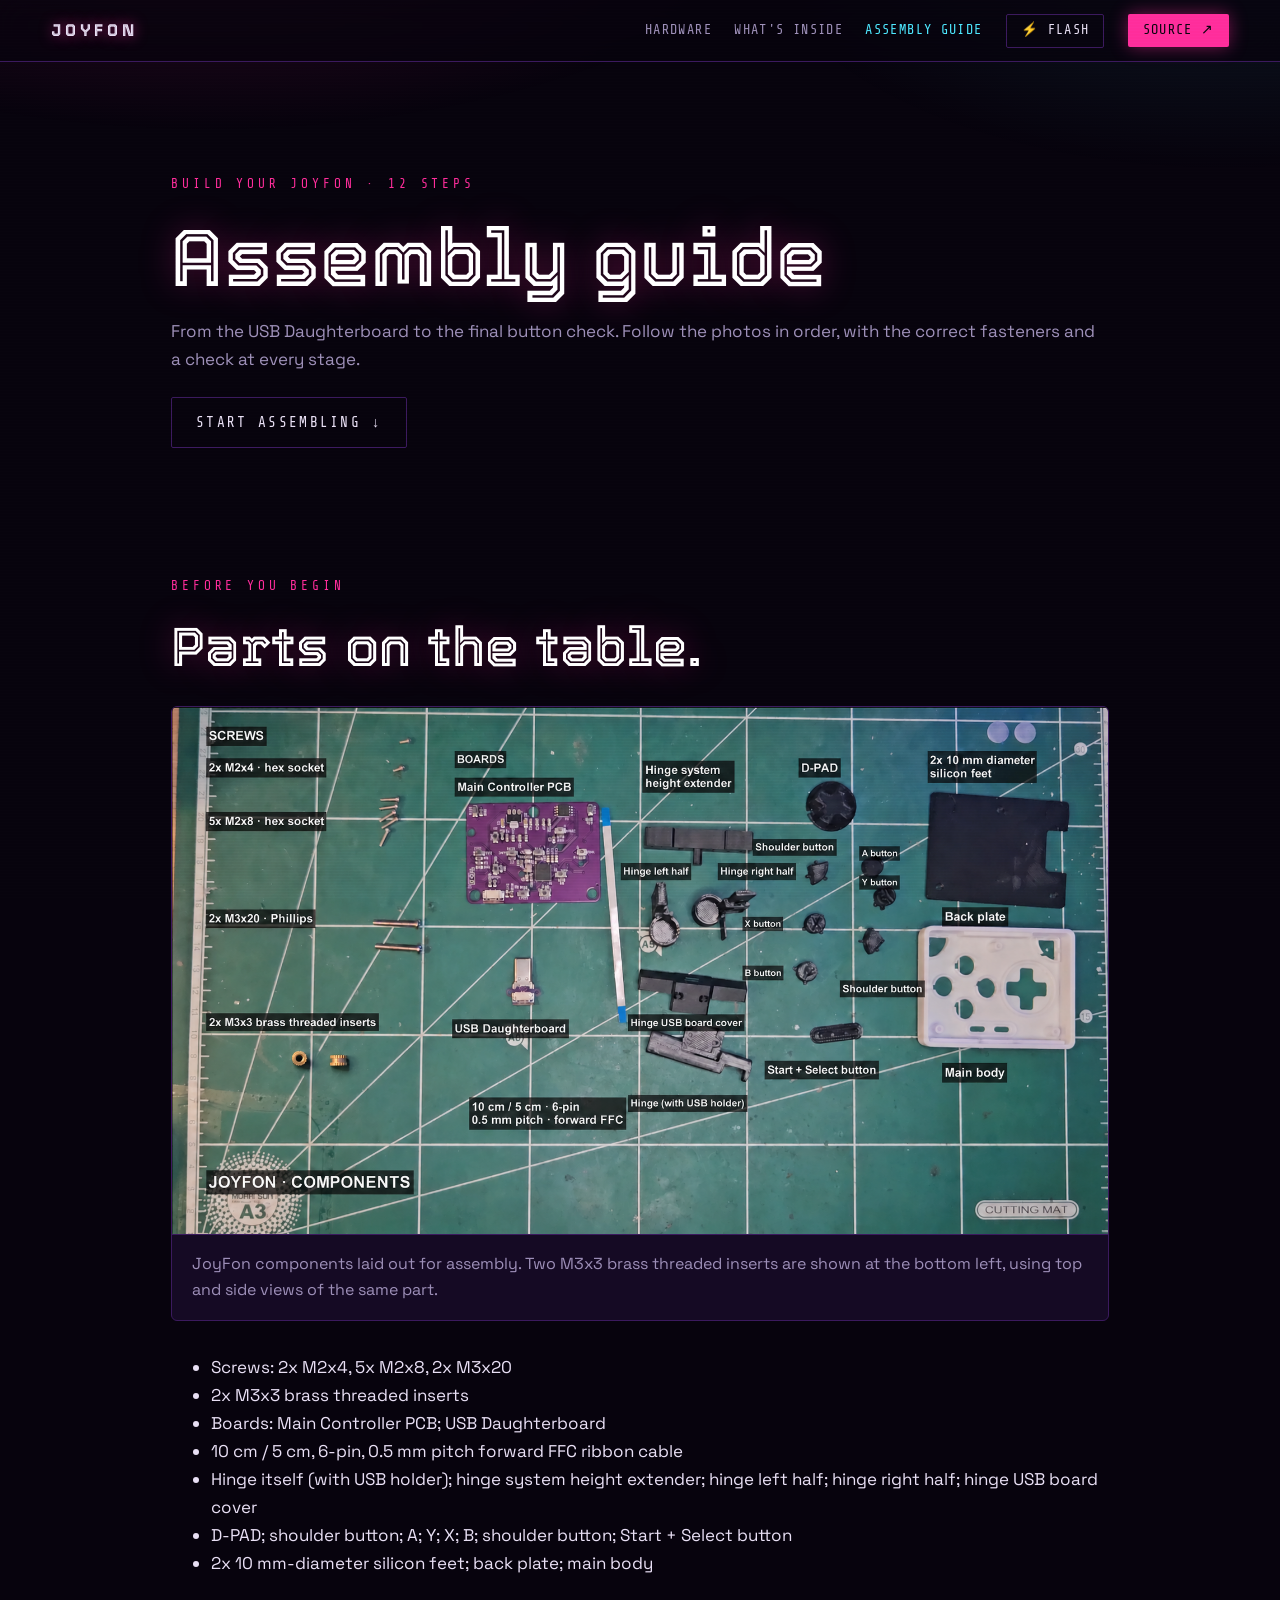
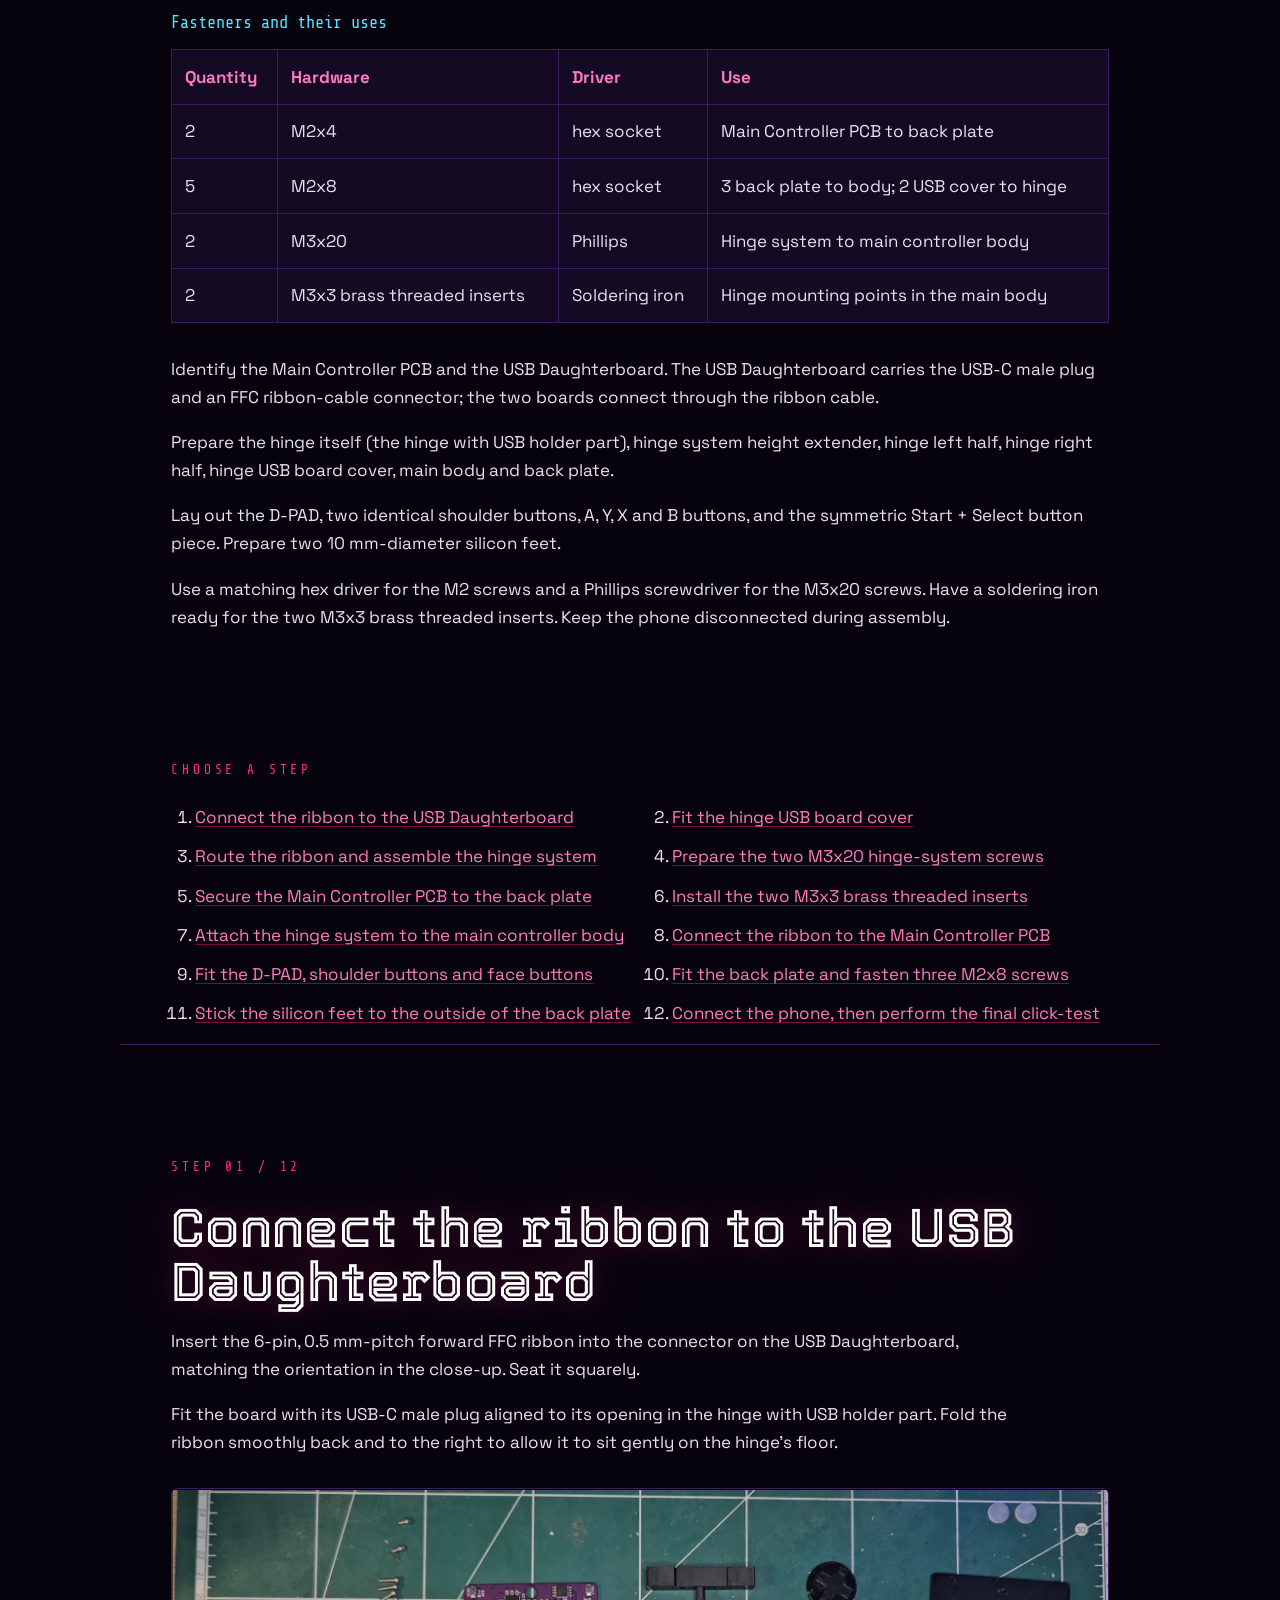
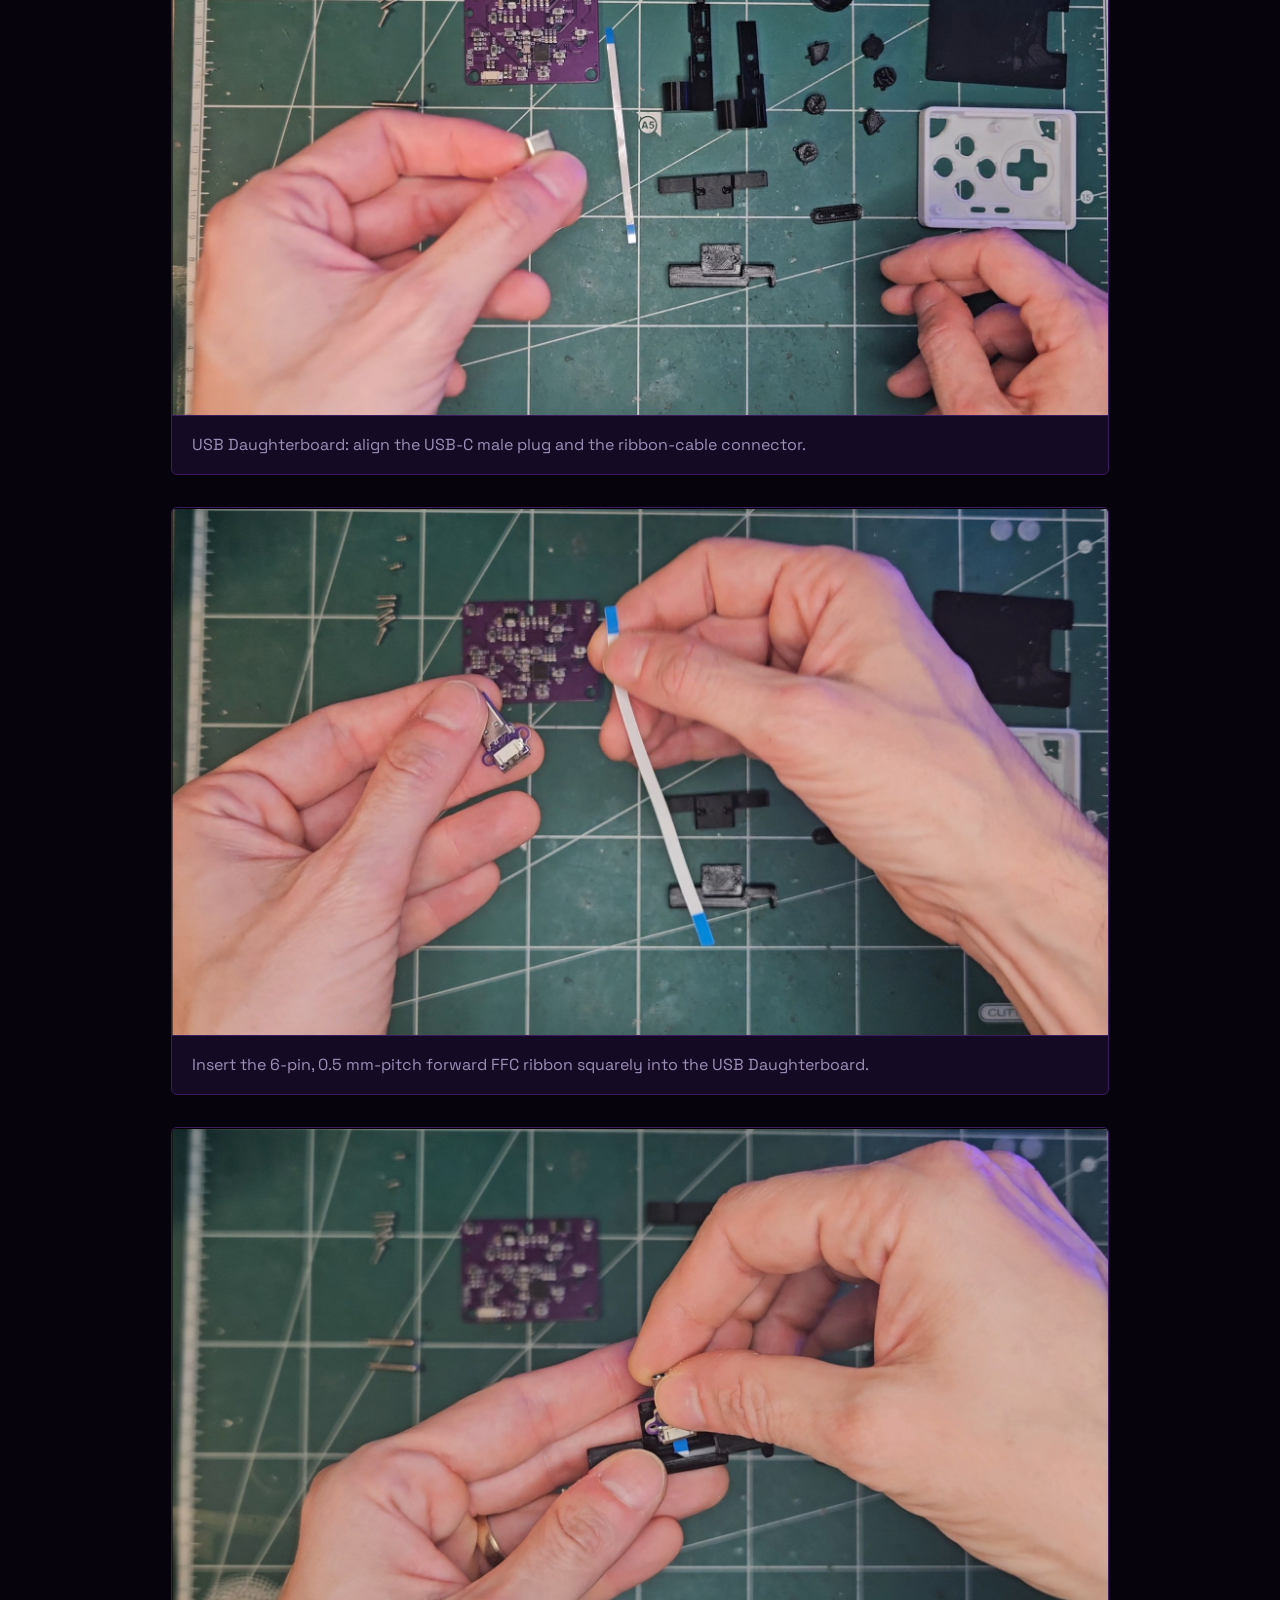
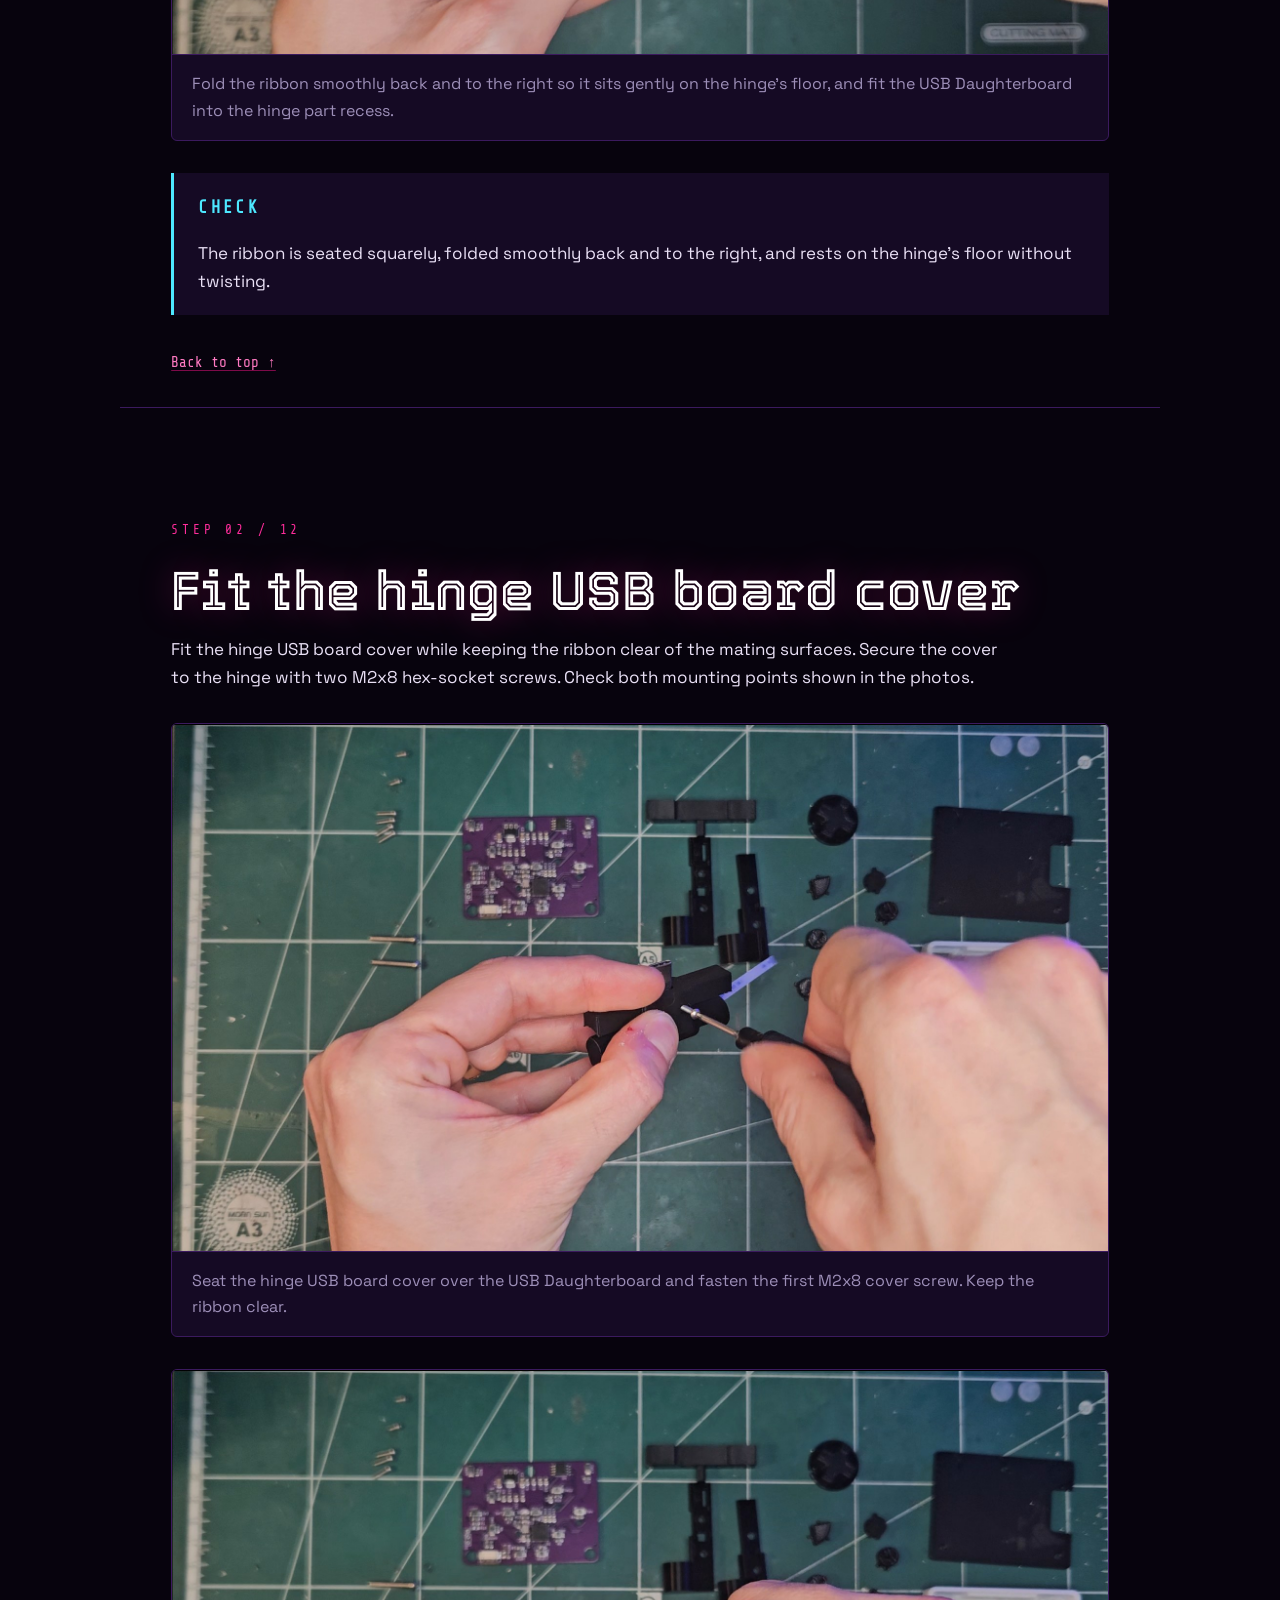
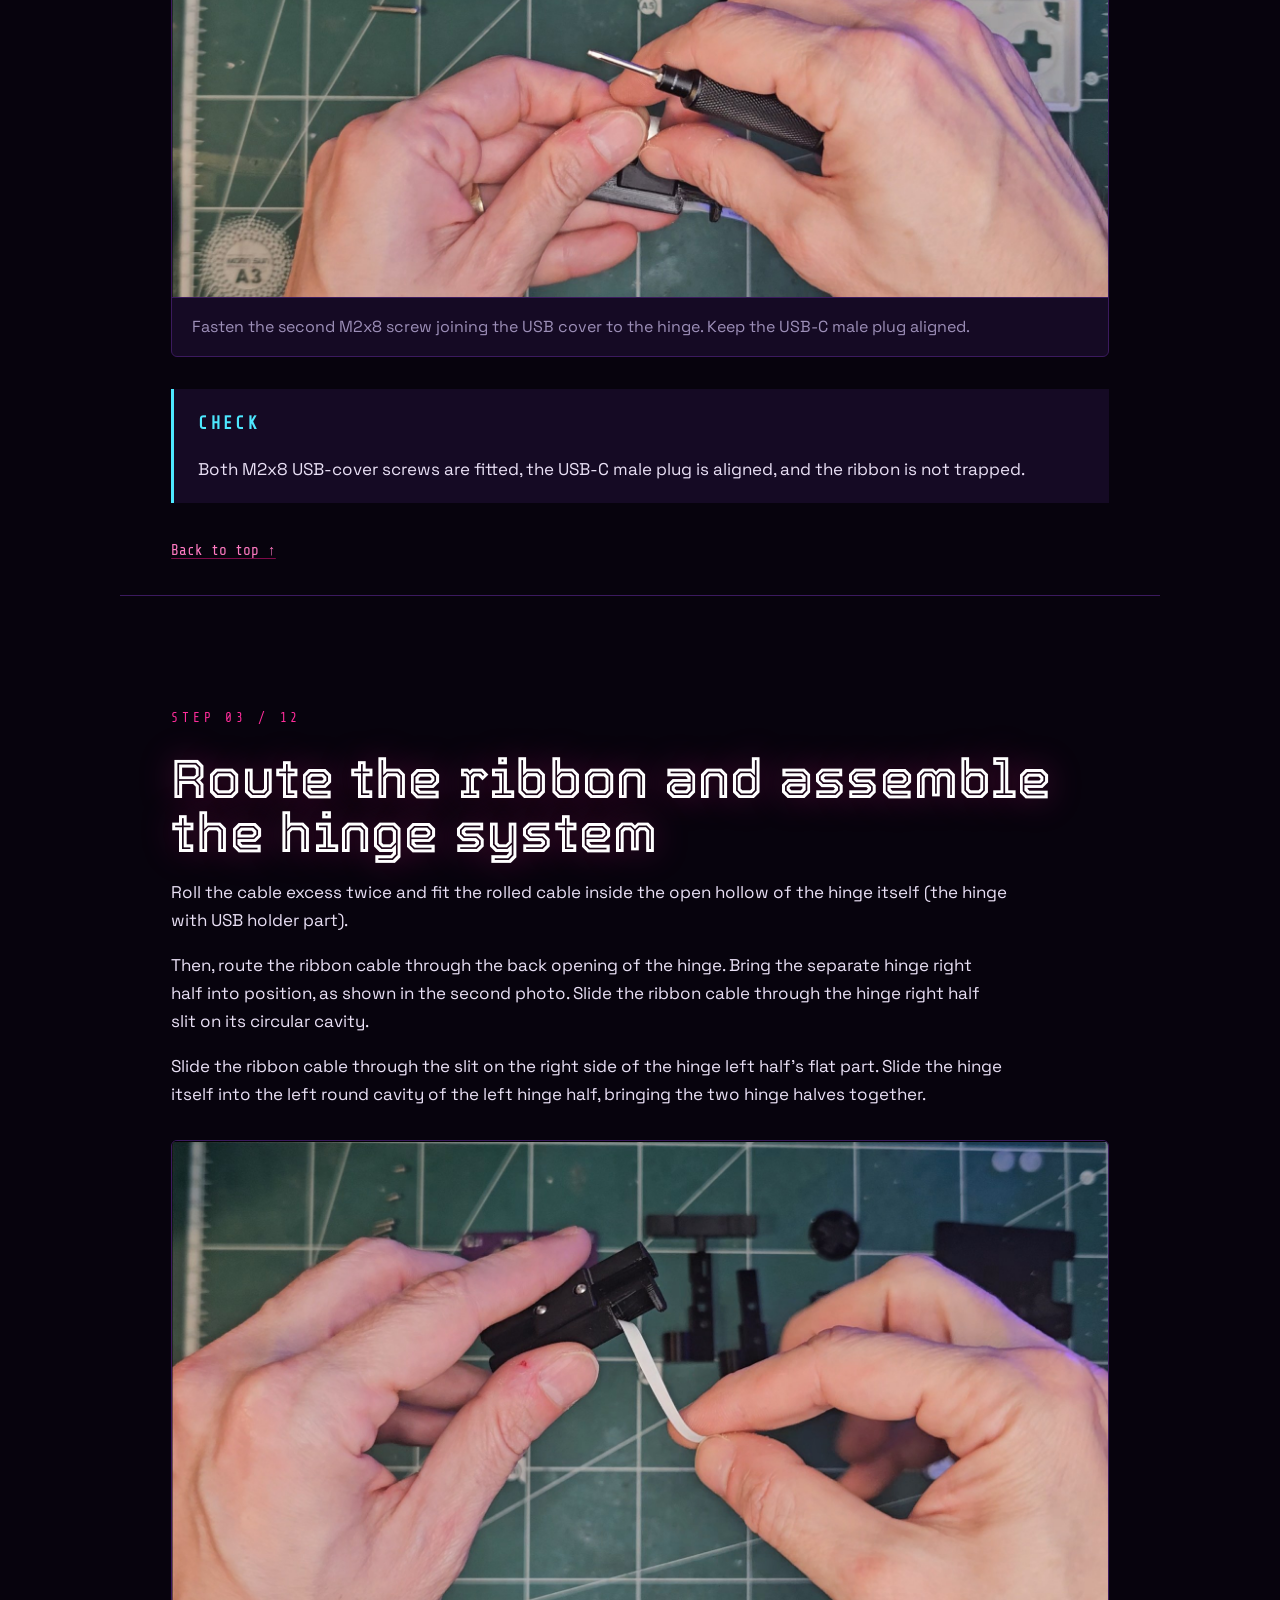
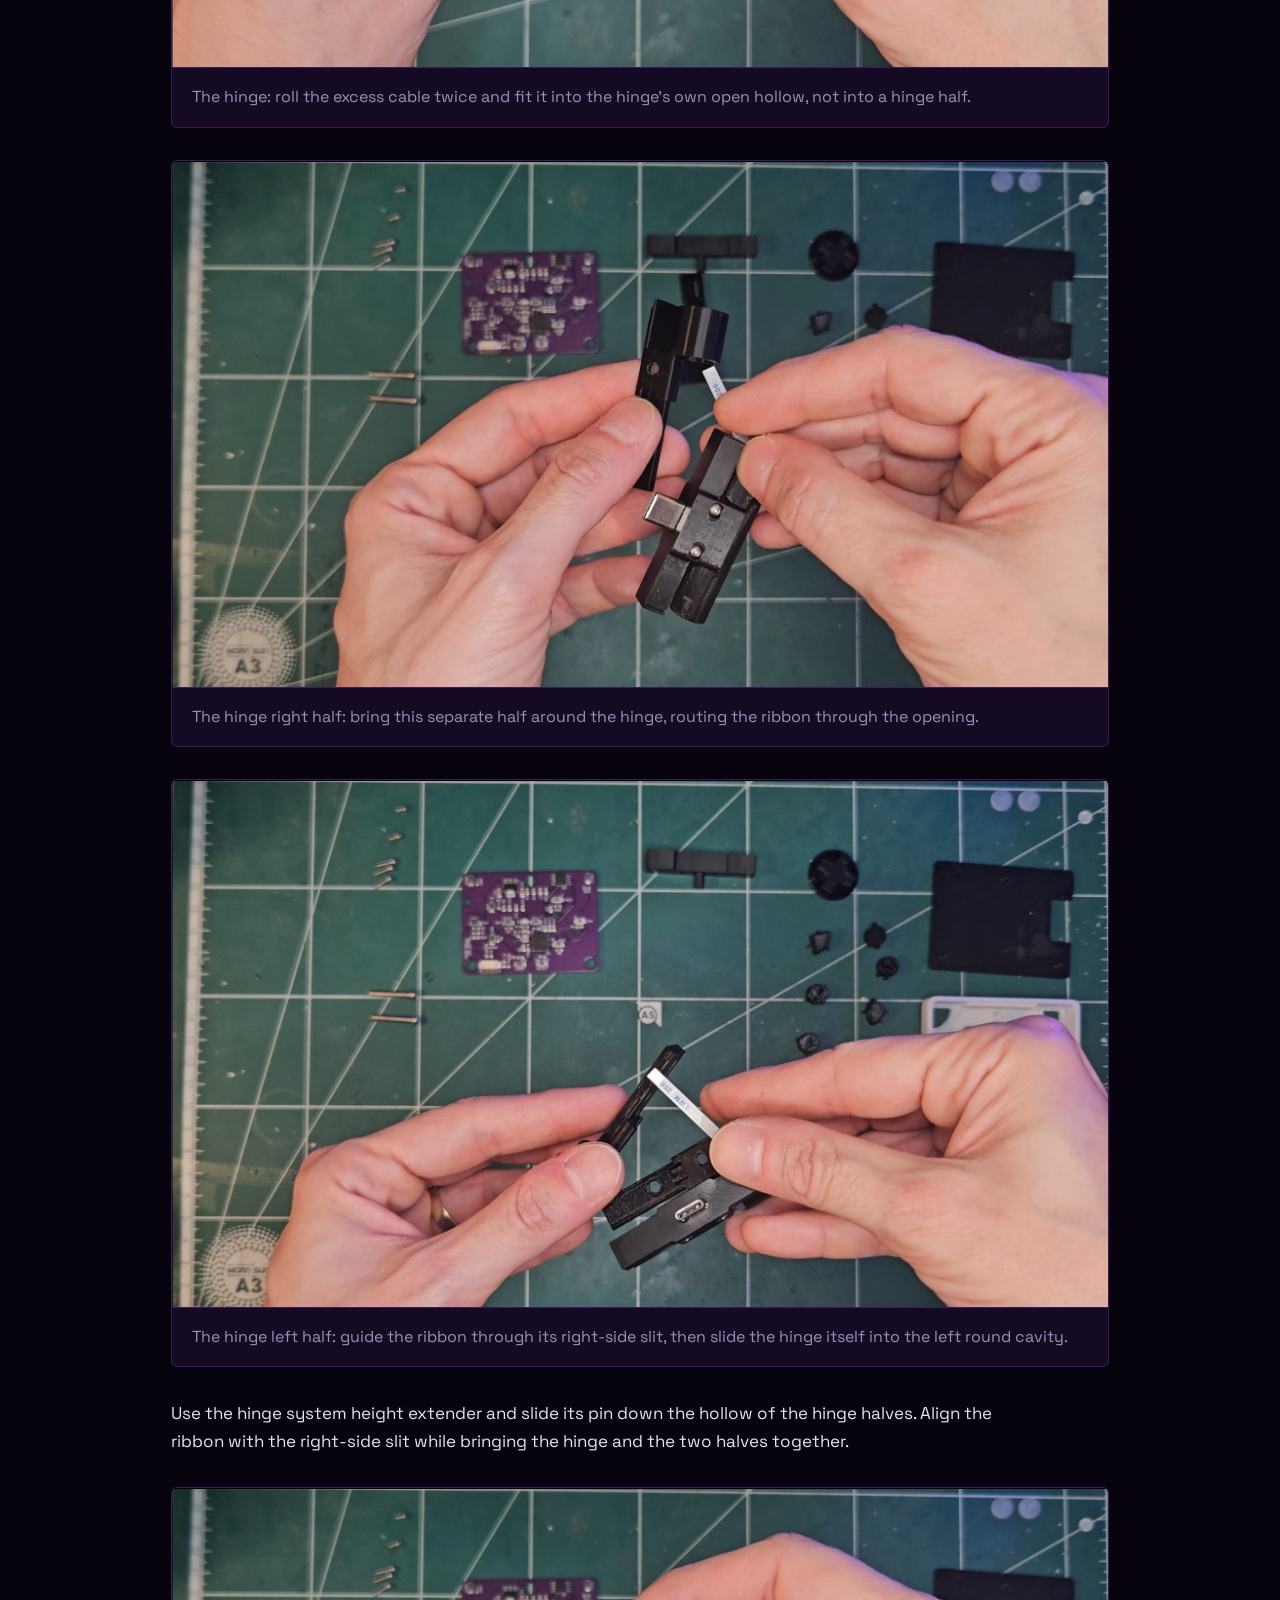
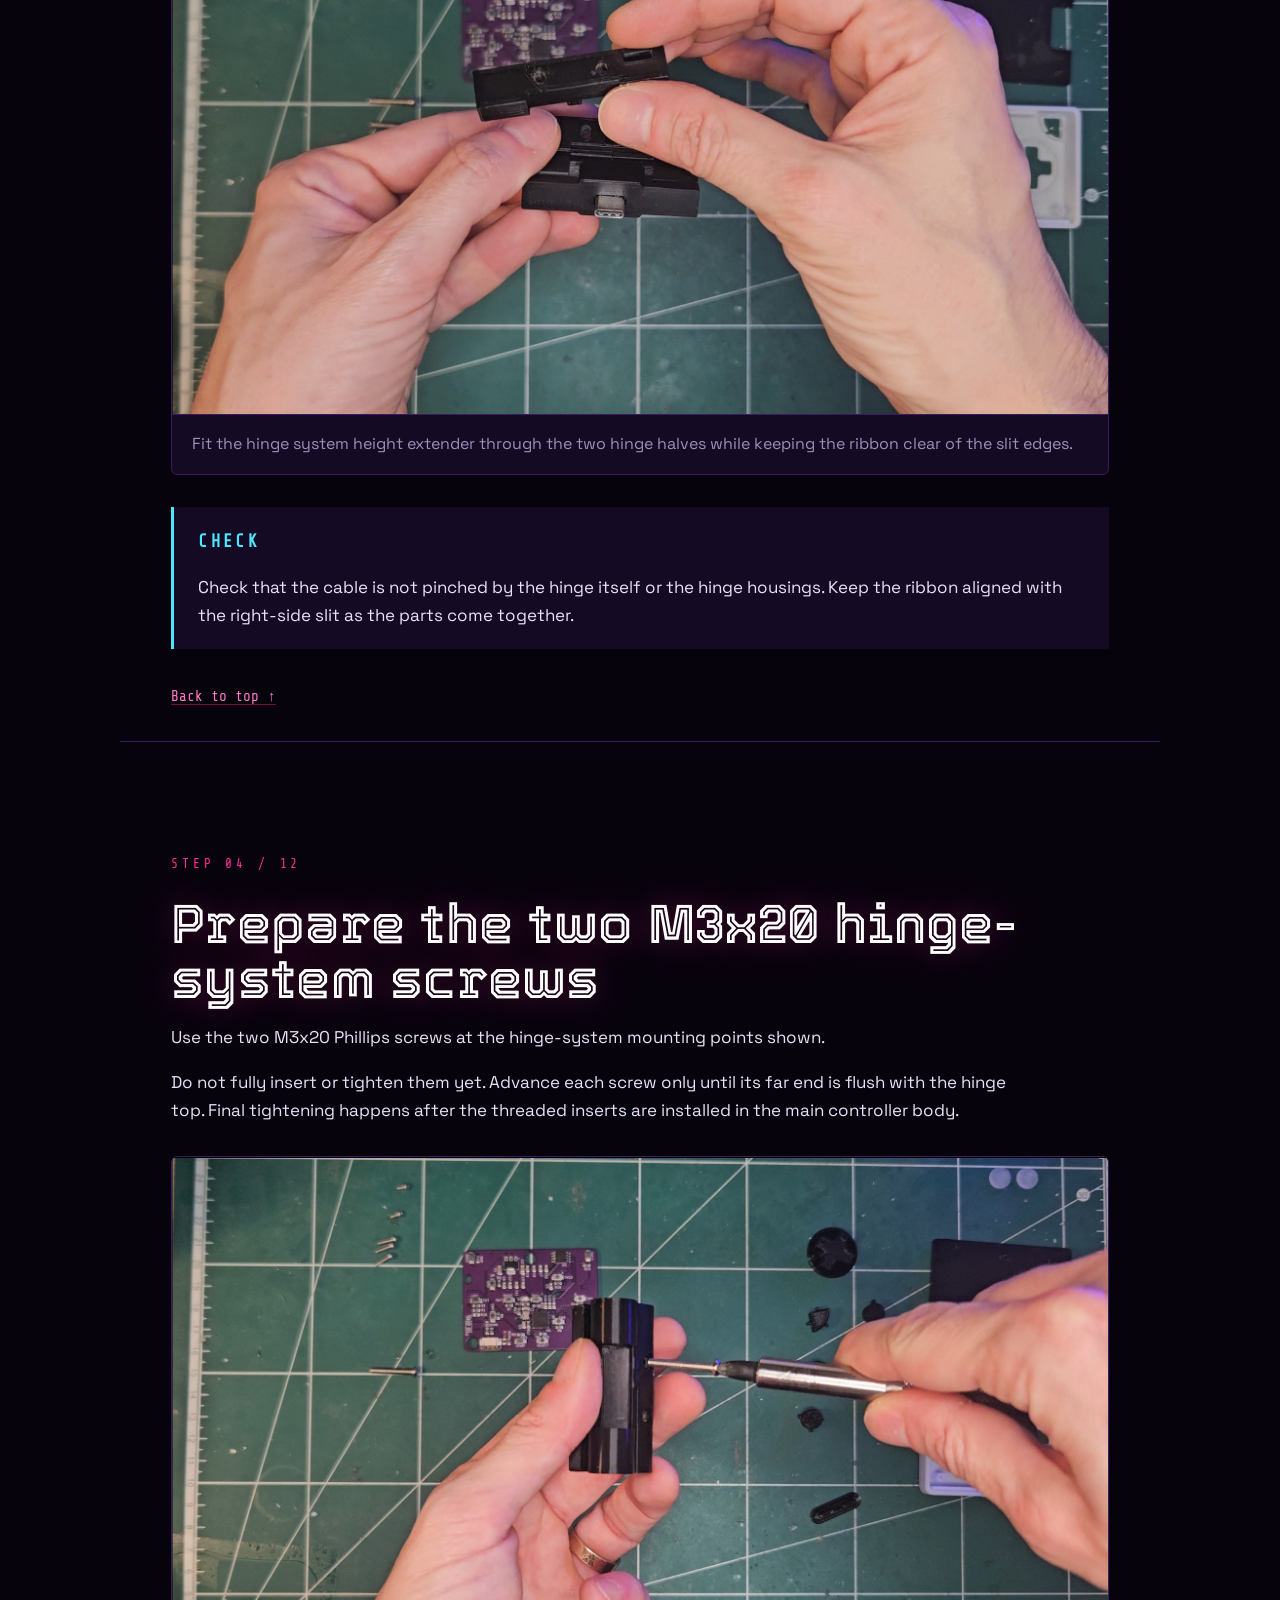
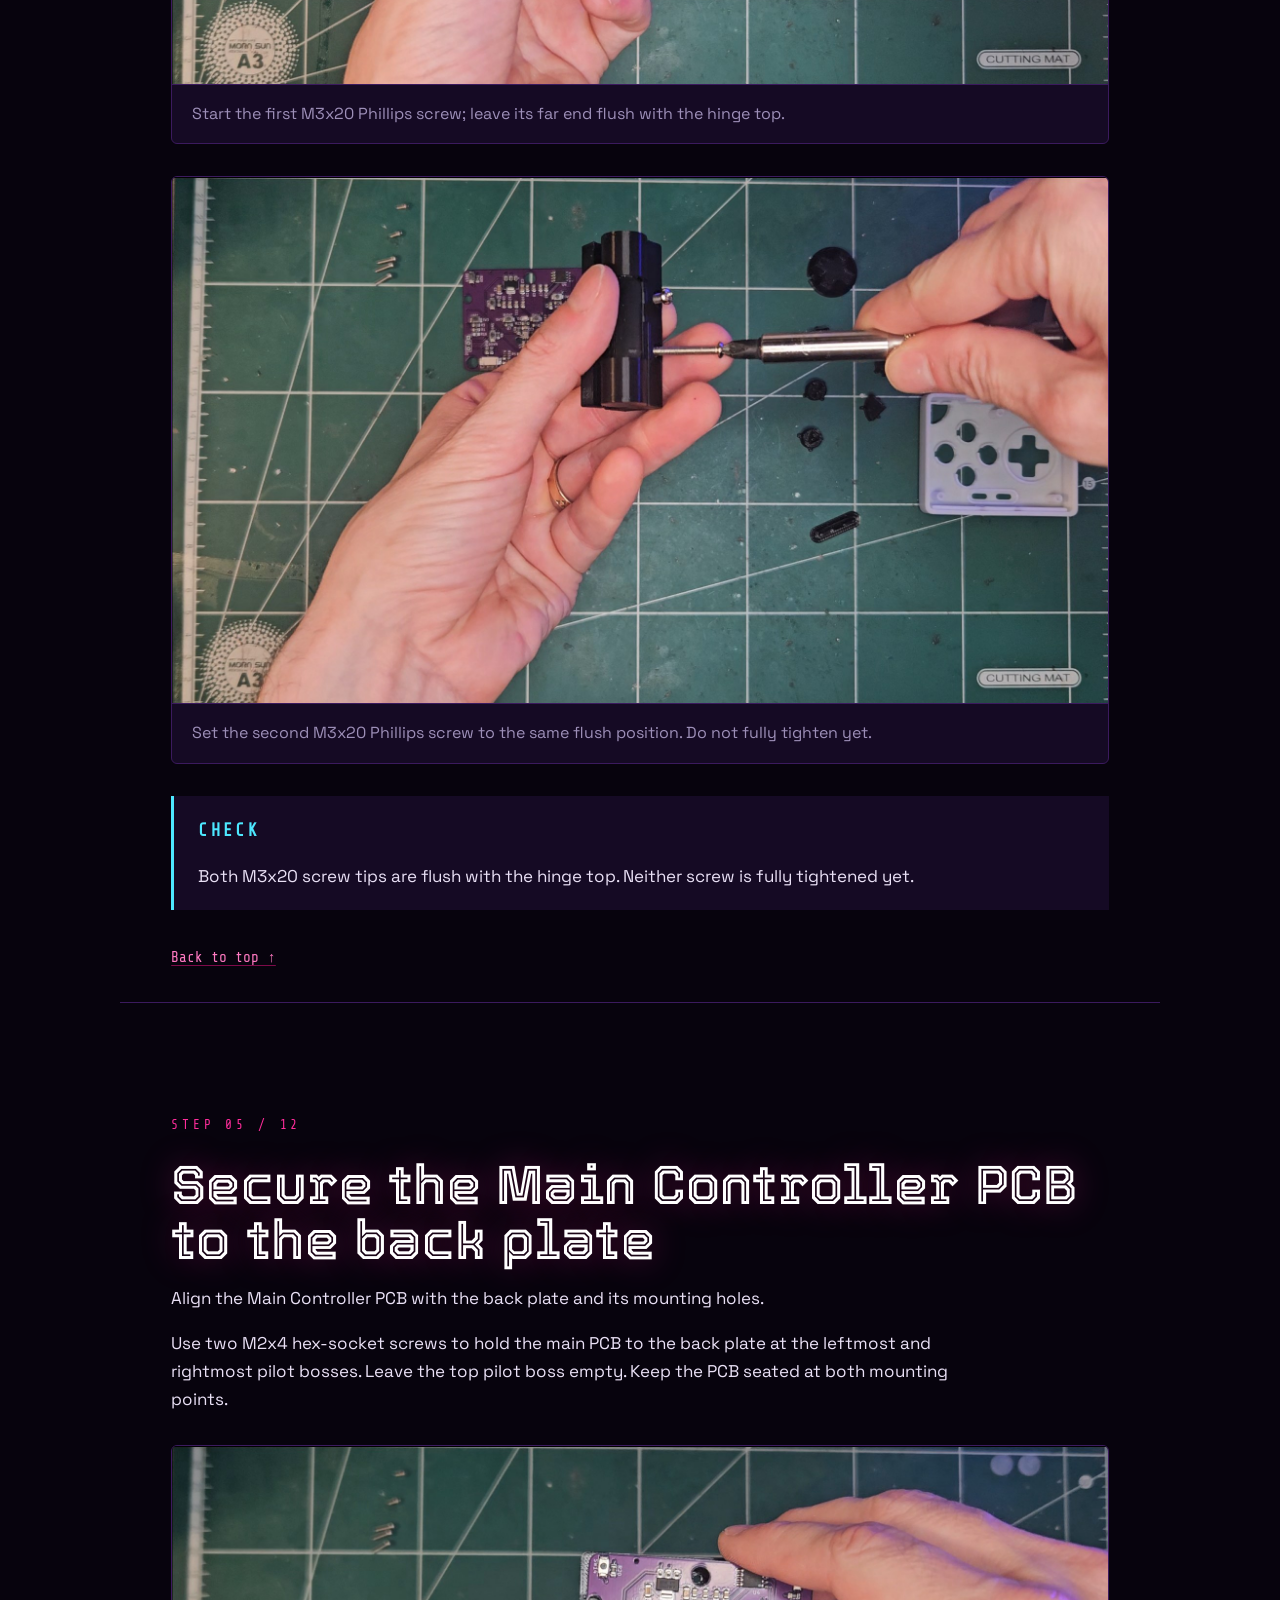
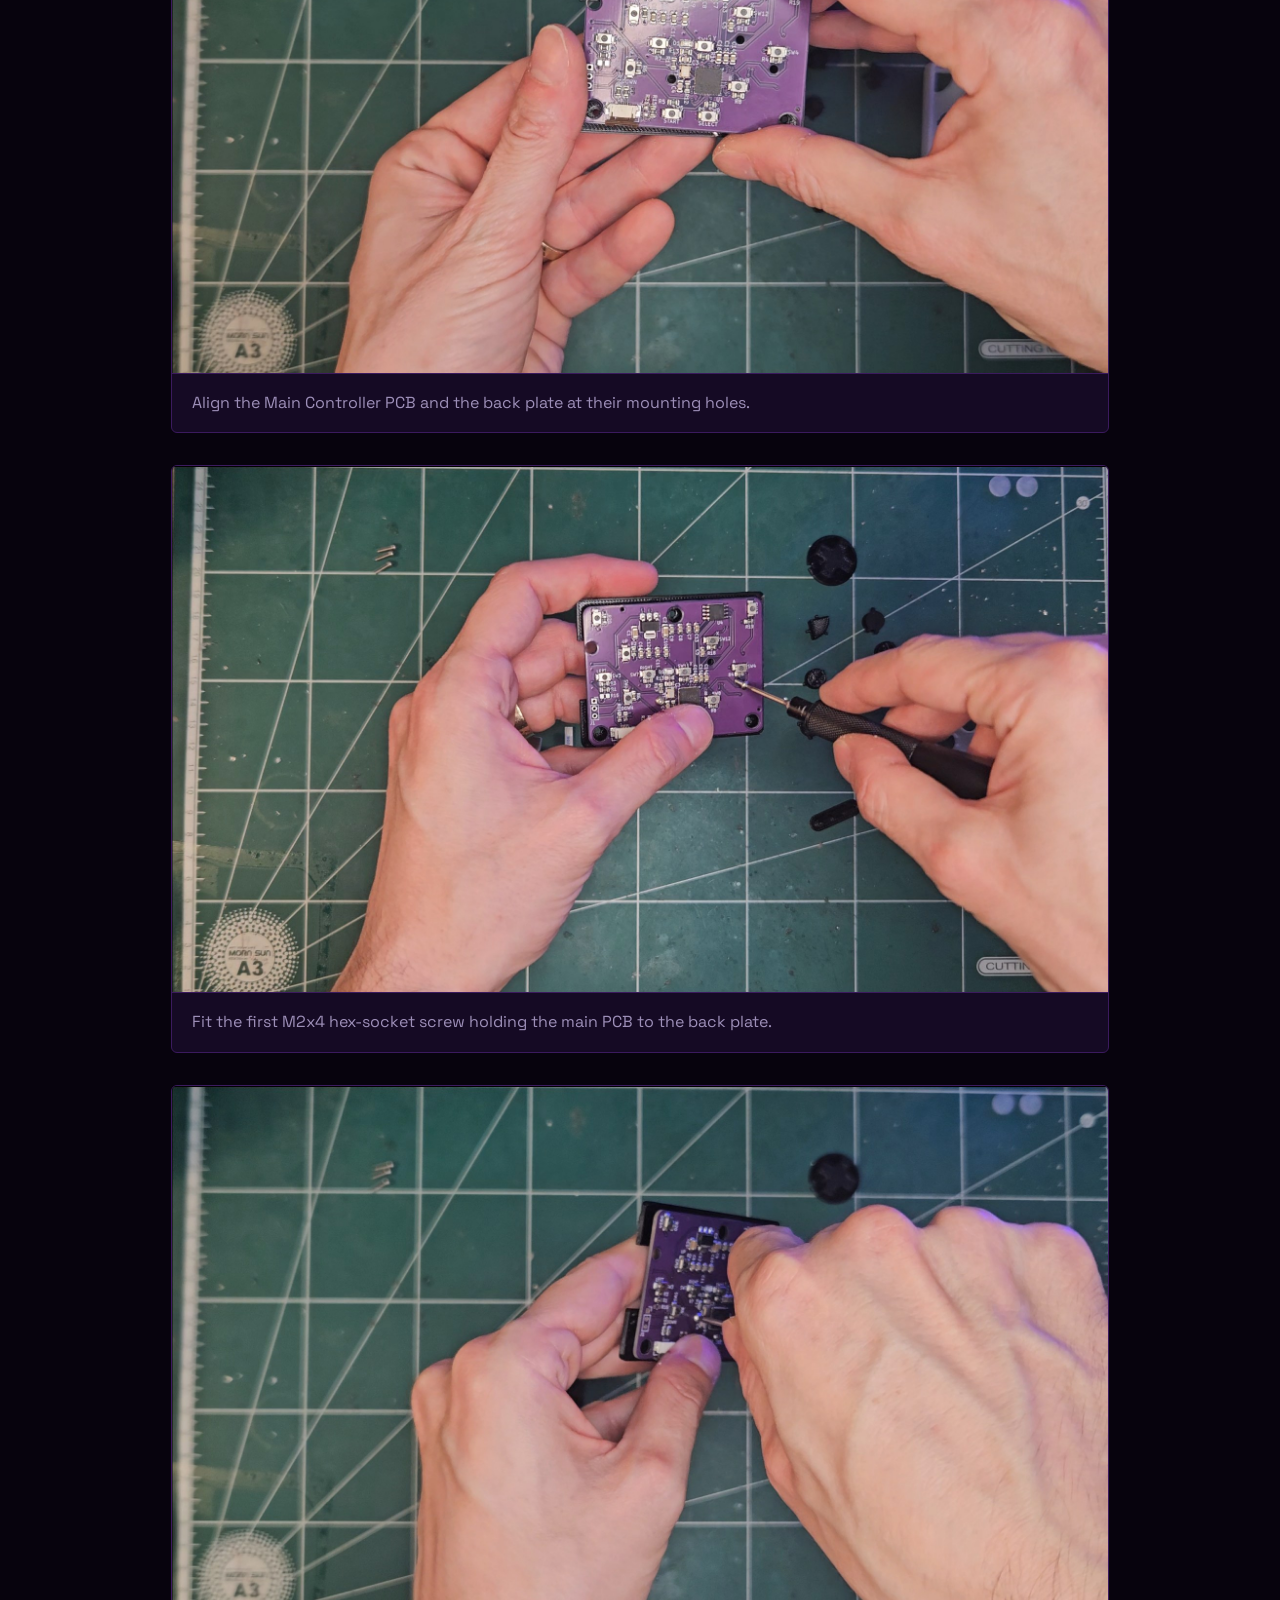
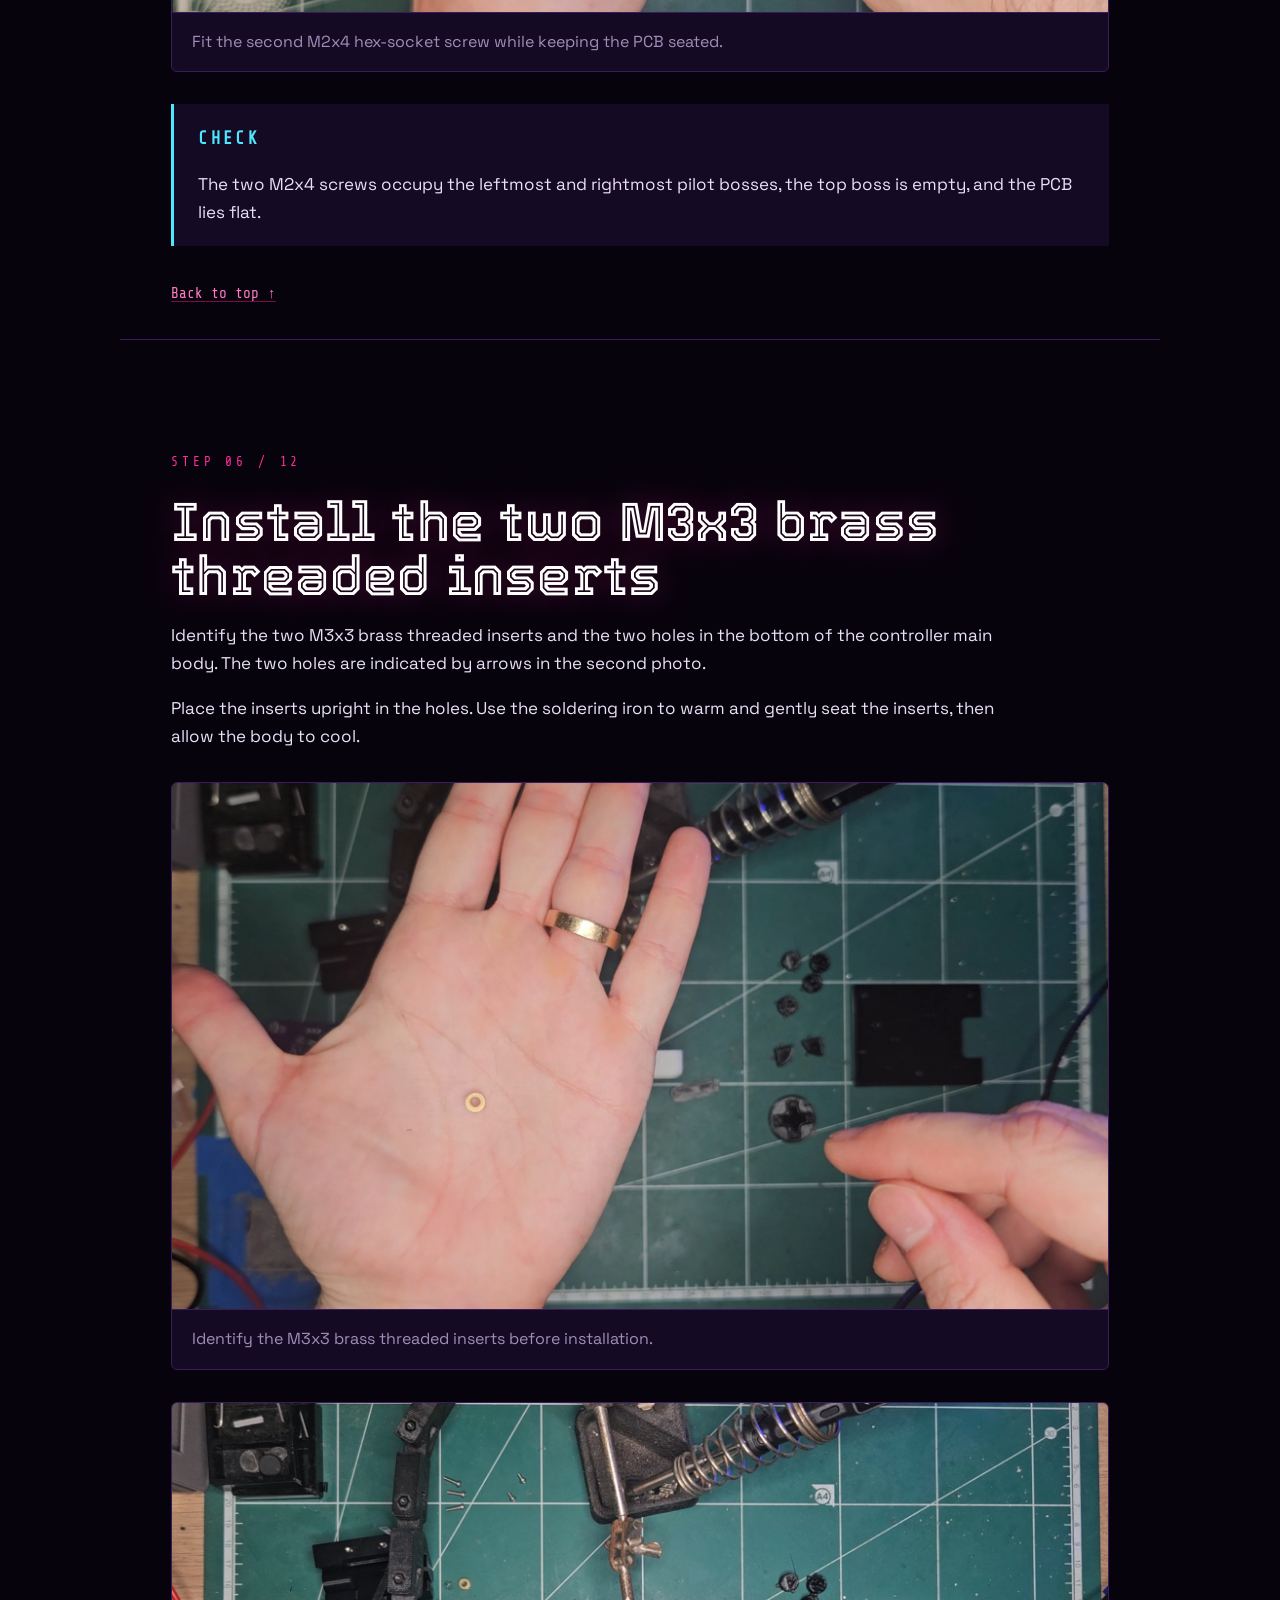
==== commit bc899f30: "Correct fastener inventory to five M2x8 screws and specify cover allocation" ====
--- a/assembly.html
+++ b/assembly.html
@@ -34,11 +34,11 @@
 
 <main id="top" class="assembly"><section class="section guide-intro"><p class="eyebrow">Build your JoyFon · 12 steps</p><h1 class="h2">Assembly guide</h1><p class="section__lede">From the USB Daughterboard to the final button check. Follow the photos in order, with the correct fasteners and a check at every stage.</p><a class="btn btn--ghost" href="#step-01">Start assembling ↓</a></section>
 <section class="section" id="components"><p class="eyebrow">Before you begin</p><h2 class="h2">Parts on the table.</h2>
-<figure class="plate guide-figure"><button class="plate__btn" type="button"><img src="images/assembly/inventory-with-inserts.png" alt="JoyFon components laid out for assembly. Two M3x3 brass threaded inserts are shown at the bottom left, using top and side views of the same part." width="1672" height="940" loading="lazy"></button><figcaption>JoyFon components laid out for assembly. Two M3x3 brass threaded inserts are shown at the bottom left, using top and side views of the same part.</figcaption></figure>
-<ul><li>Screws: 2x M2x4, 3x M2x8, 2x M3x20</li><li>2x M3x3 brass threaded inserts</li><li>Boards: Main Controller PCB; USB Daughterboard</li><li>10 cm / 5 cm, 6-pin, 0.5 mm pitch forward FFC ribbon cable</li><li>Hinge itself (with USB holder); hinge system height extender; hinge left half; hinge right half; hinge USB board cover</li><li>D-PAD; shoulder button; A; Y; X; B; shoulder button; Start + Select button</li><li>2x 10 mm-diameter silicon feet; back plate; main body</li></ul>
+<figure class="plate guide-figure"><button class="plate__btn" type="button"><img src="images/assembly/inventory-five-M2x8.png" alt="JoyFon components laid out for assembly. Two M3x3 brass threaded inserts are shown at the bottom left, using top and side views of the same part." width="1672" height="940" loading="lazy"></button><figcaption>JoyFon components laid out for assembly. Two M3x3 brass threaded inserts are shown at the bottom left, using top and side views of the same part.</figcaption></figure>
+<ul><li>Screws: 2x M2x4, 5x M2x8, 2x M3x20</li><li>2x M3x3 brass threaded inserts</li><li>Boards: Main Controller PCB; USB Daughterboard</li><li>10 cm / 5 cm, 6-pin, 0.5 mm pitch forward FFC ribbon cable</li><li>Hinge itself (with USB holder); hinge system height extender; hinge left half; hinge right half; hinge USB board cover</li><li>D-PAD; shoulder button; A; Y; X; B; shoulder button; Start + Select button</li><li>2x 10 mm-diameter silicon feet; back plate; main body</li></ul>
 <div class="guide-table"><table><caption>Fasteners and their uses</caption><thead><tr><th>Quantity</th><th>Hardware</th><th>Driver</th><th>Use</th></tr></thead><tbody>
 <tr><td>2</td><td>M2x4</td><td>hex socket</td><td>Main Controller PCB to back plate</td></tr>
-<tr><td>3</td><td>M2x8</td><td>hex socket</td><td>Back plate to main controller body</td></tr>
+<tr><td>5</td><td>M2x8</td><td>hex socket</td><td>3 back plate to body; 2 USB cover to hinge</td></tr>
 <tr><td>2</td><td>M3x20</td><td>Phillips</td><td>Hinge system to main controller body</td></tr>
 <tr><td>2</td><td>M3x3 brass threaded inserts</td><td>Soldering iron</td><td>Hinge mounting points in the main body</td></tr></tbody></table></div>
 <p>Identify the Main Controller PCB and the USB Daughterboard. The USB Daughterboard carries the USB-C male plug and an FFC ribbon-cable connector; the two boards connect through the ribbon cable.</p>
@@ -67,10 +67,10 @@
 <figure class="plate guide-figure"><button class="plate__btn" type="button"><img src="images/assembly/01-connector-ribbon-03.jpg" alt="Fold the ribbon smoothly back and to the right so it sits gently on the hinge&#x27;s floor, and fit the USB Daughterboard into the hinge part recess." width="1920" height="1080" loading="lazy"></button><figcaption>Fold the ribbon smoothly back and to the right so it sits gently on the hinge&#x27;s floor, and fit the USB Daughterboard into the hinge part recess.</figcaption></figure>
 <aside class="guide-check"><strong>CHECK</strong><p>The ribbon is seated squarely, folded smoothly back and to the right, and rests on the hinge&#x27;s floor without twisting.</p></aside><a class="guide-back" href="#top">Back to top ↑</a></section>
 <section class="section guide-step" id="step-02"><p class="eyebrow">Step 02 / 12</p><h2 class="h2">Fit the hinge USB board cover</h2>
-<p>Fit the hinge USB board cover while keeping the ribbon clear of the mating surfaces. Check both seating points shown in the photos.</p>
-<figure class="plate guide-figure"><button class="plate__btn" type="button"><img src="images/assembly/02-enclosure-screws-01.jpg" alt="Seat the hinge USB board cover over the USB Daughterboard, with the ribbon clear." width="1920" height="1080" loading="lazy"></button><figcaption>Seat the hinge USB board cover over the USB Daughterboard, with the ribbon clear.</figcaption></figure>
-<figure class="plate guide-figure"><button class="plate__btn" type="button"><img src="images/assembly/02-enclosure-screws-02.jpg" alt="Check the other seating point while keeping the USB-C male plug aligned." width="1920" height="1080" loading="lazy"></button><figcaption>Check the other seating point while keeping the USB-C male plug aligned.</figcaption></figure>
-<aside class="guide-check"><strong>CHECK</strong><p>The USB Daughterboard and hinge USB board cover are seated, the USB-C male plug is aligned, and the ribbon is not trapped.</p></aside><a class="guide-back" href="#top">Back to top ↑</a></section>
+<p>Fit the hinge USB board cover while keeping the ribbon clear of the mating surfaces. Secure the cover to the hinge with two M2x8 hex-socket screws. Check both mounting points shown in the photos.</p>
+<figure class="plate guide-figure"><button class="plate__btn" type="button"><img src="images/assembly/02-enclosure-screws-01.jpg" alt="Seat the hinge USB board cover over the USB Daughterboard and fasten the first M2x8 cover screw. Keep the ribbon clear." width="1920" height="1080" loading="lazy"></button><figcaption>Seat the hinge USB board cover over the USB Daughterboard and fasten the first M2x8 cover screw. Keep the ribbon clear.</figcaption></figure>
+<figure class="plate guide-figure"><button class="plate__btn" type="button"><img src="images/assembly/02-enclosure-screws-02.jpg" alt="Fasten the second M2x8 screw joining the USB cover to the hinge. Keep the USB-C male plug aligned." width="1920" height="1080" loading="lazy"></button><figcaption>Fasten the second M2x8 screw joining the USB cover to the hinge. Keep the USB-C male plug aligned.</figcaption></figure>
+<aside class="guide-check"><strong>CHECK</strong><p>Both M2x8 USB-cover screws are fitted, the USB-C male plug is aligned, and the ribbon is not trapped.</p></aside><a class="guide-back" href="#top">Back to top ↑</a></section>
 <section class="section guide-step" id="step-03"><p class="eyebrow">Step 03 / 12</p><h2 class="h2">Route the ribbon and assemble the hinge system</h2>
 <p>Roll the cable excess twice and fit the rolled cable inside the open hollow of the hinge itself (the hinge with USB holder part). </p>
 <p>Then, route the ribbon cable through the back opening of the hinge. Bring the separate hinge right half into position, as shown in the second photo. Slide the ribbon cable through the hinge right half slit on its circular cavity.</p>
@@ -89,11 +89,11 @@
 <aside class="guide-check"><strong>CHECK</strong><p>Both M3x20 screw tips are flush with the hinge top. Neither screw is fully tightened yet.</p></aside><a class="guide-back" href="#top">Back to top ↑</a></section>
 <section class="section guide-step" id="step-05"><p class="eyebrow">Step 05 / 12</p><h2 class="h2">Secure the Main Controller PCB to the back plate</h2>
 <p>Align the Main Controller PCB with the back plate and its mounting holes.</p>
-<p>Use the two M2x4 hex-socket screws to hold the main PCB to the back plate. Fit the first screw, then the second, while keeping the PCB seated at both mounting points.</p>
+<p>Use two M2x4 hex-socket screws to hold the main PCB to the back plate at the leftmost and rightmost pilot bosses. Leave the top pilot boss empty. Keep the PCB seated at both mounting points.</p>
 <figure class="plate guide-figure"><button class="plate__btn" type="button"><img src="images/assembly/05-pcb-backplate-01.jpg" alt="Align the Main Controller PCB and the back plate at their mounting holes." width="1920" height="1080" loading="lazy"></button><figcaption>Align the Main Controller PCB and the back plate at their mounting holes.</figcaption></figure>
 <figure class="plate guide-figure"><button class="plate__btn" type="button"><img src="images/assembly/05-pcb-backplate-02.jpg" alt="Fit the first M2x4 hex-socket screw holding the main PCB to the back plate." width="1920" height="1080" loading="lazy"></button><figcaption>Fit the first M2x4 hex-socket screw holding the main PCB to the back plate.</figcaption></figure>
 <figure class="plate guide-figure"><button class="plate__btn" type="button"><img src="images/assembly/05-pcb-backplate-03.jpg" alt="Fit the second M2x4 hex-socket screw while keeping the PCB seated." width="1920" height="1080" loading="lazy"></button><figcaption>Fit the second M2x4 hex-socket screw while keeping the PCB seated.</figcaption></figure>
-<aside class="guide-check"><strong>CHECK</strong><p>Both M2x4 hex-socket screws are fitted and the PCB lies flat against its mounting points.</p></aside><a class="guide-back" href="#top">Back to top ↑</a></section>
+<aside class="guide-check"><strong>CHECK</strong><p>The two M2x4 screws occupy the leftmost and rightmost pilot bosses, the top boss is empty, and the PCB lies flat.</p></aside><a class="guide-back" href="#top">Back to top ↑</a></section>
 <section class="section guide-step" id="step-06"><p class="eyebrow">Step 06 / 12</p><h2 class="h2">Install the two M3x3 brass threaded inserts</h2>
 <p>Identify the two M3x3 brass threaded inserts and the two holes in the bottom of the controller main body. The two holes are indicated by arrows in the second photo.</p>
 <p>Place the inserts upright in the holes. Use the soldering iron to warm and gently seat the inserts, then allow the body to cool.</p>
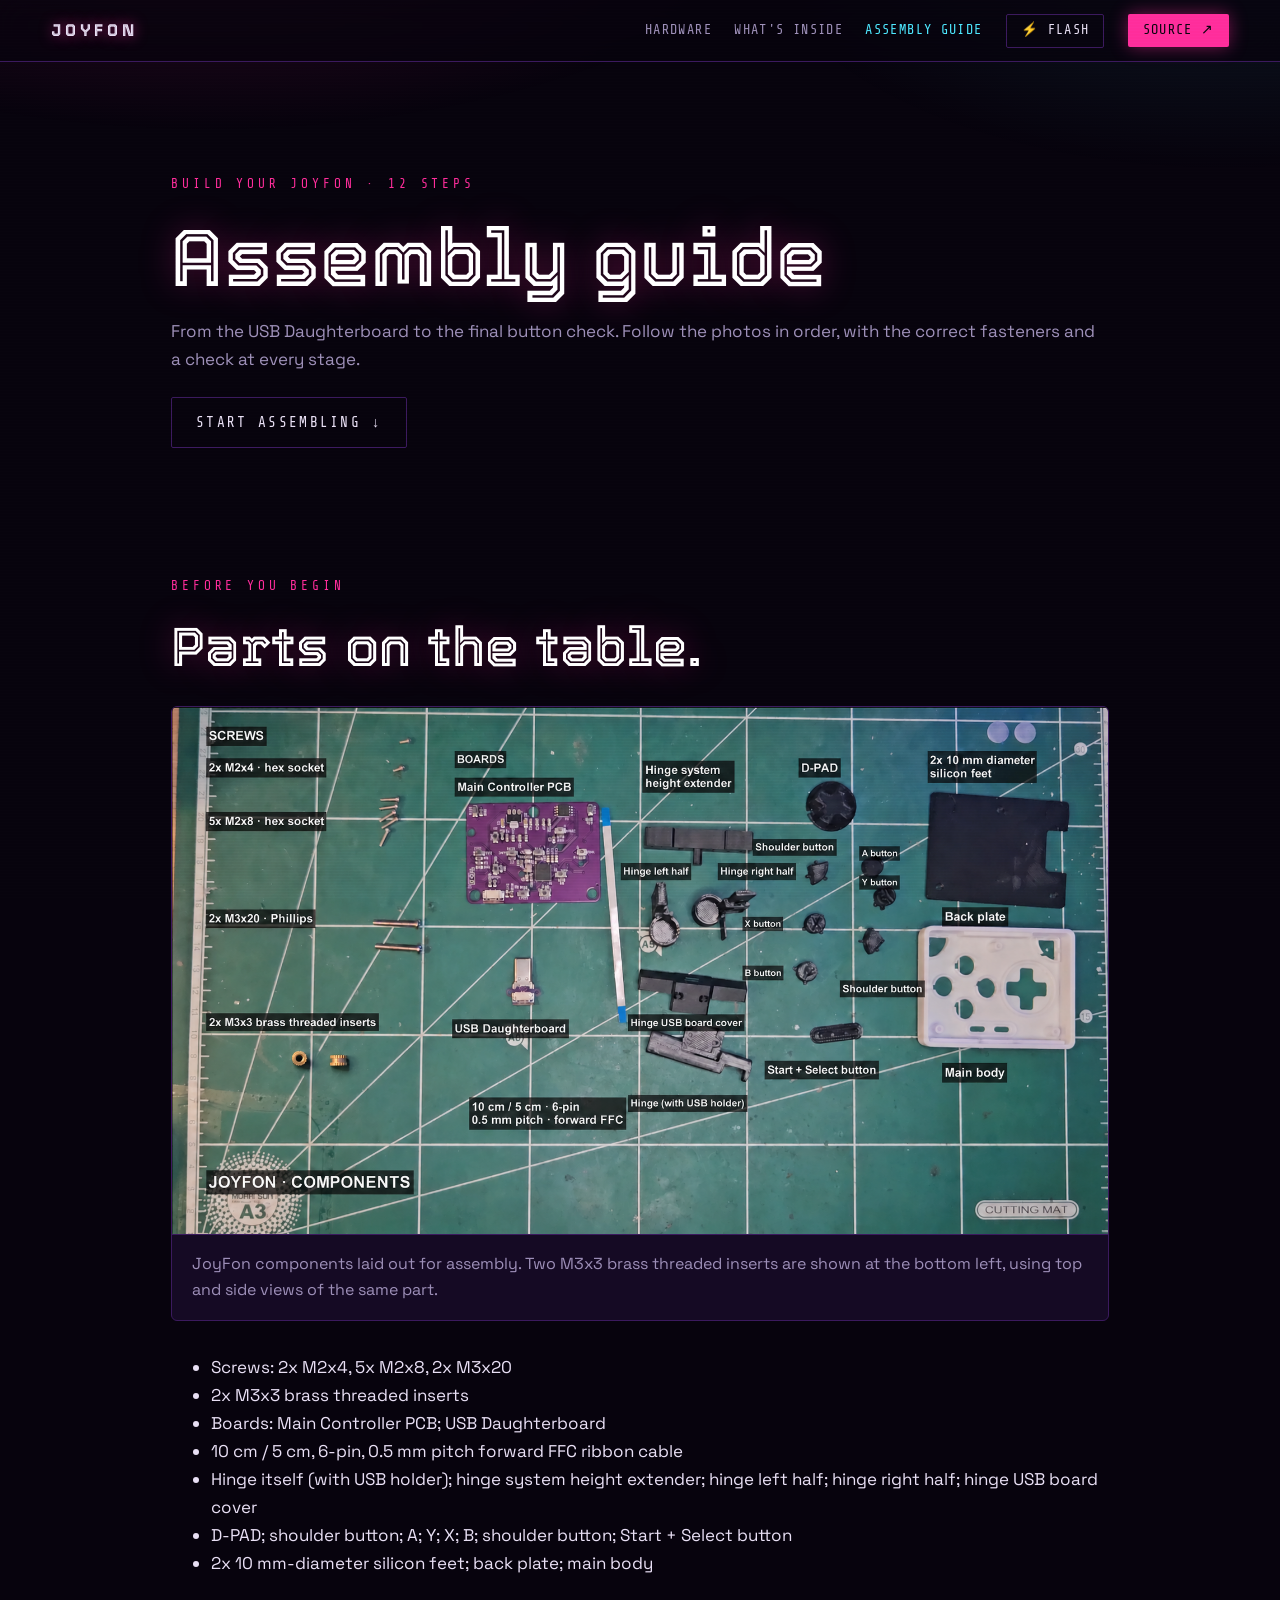
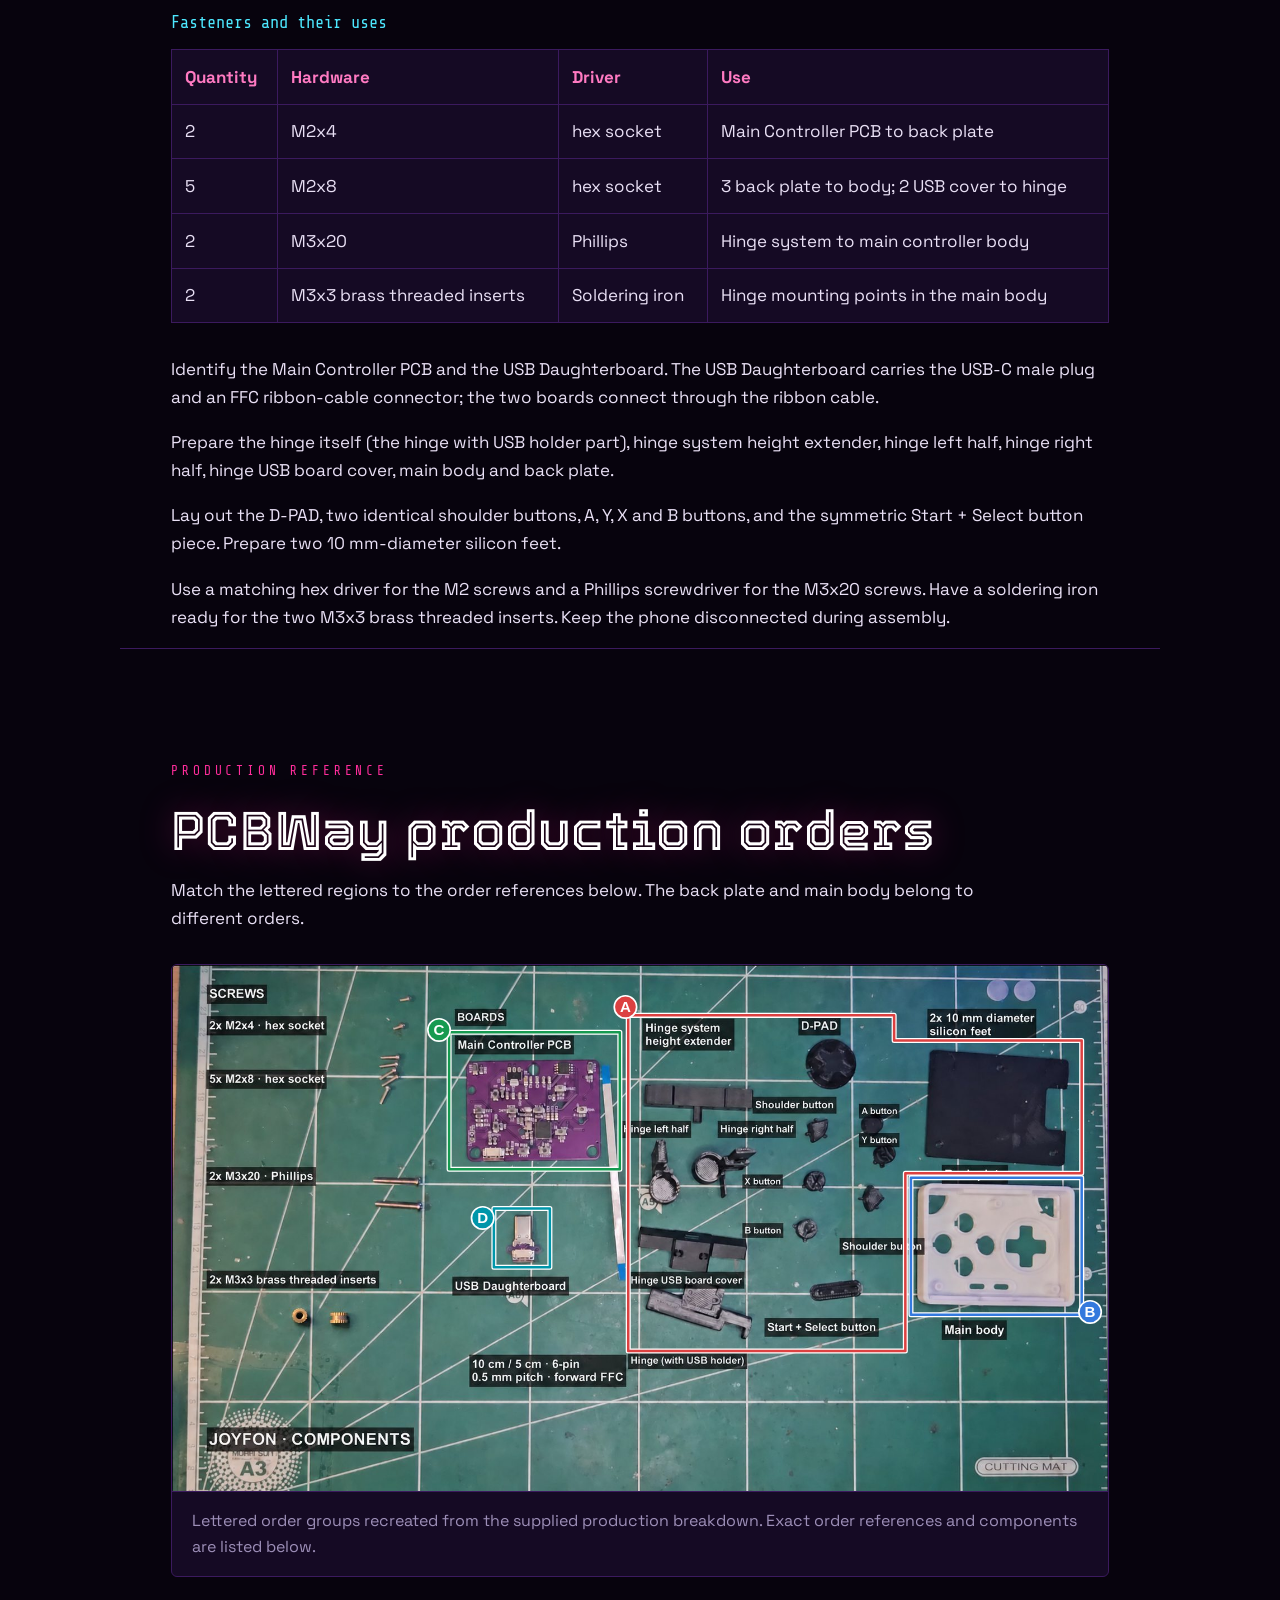
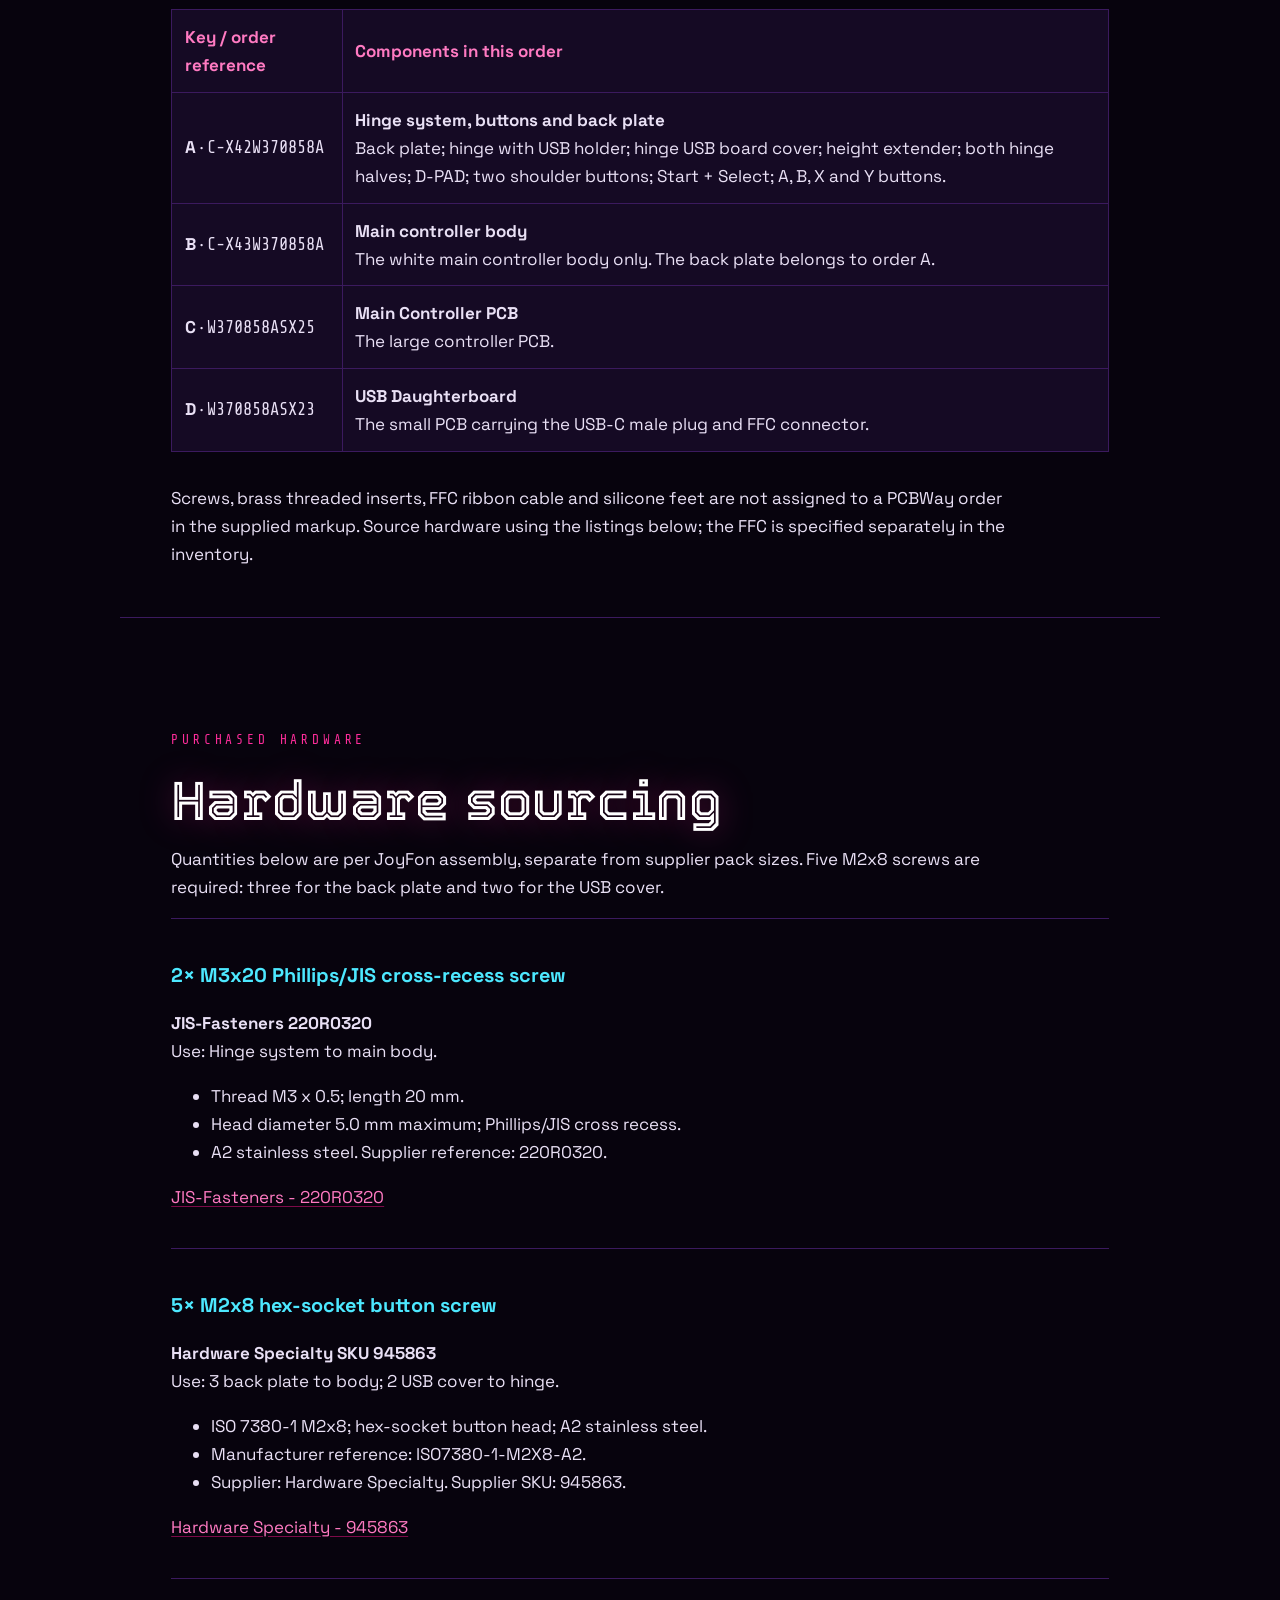
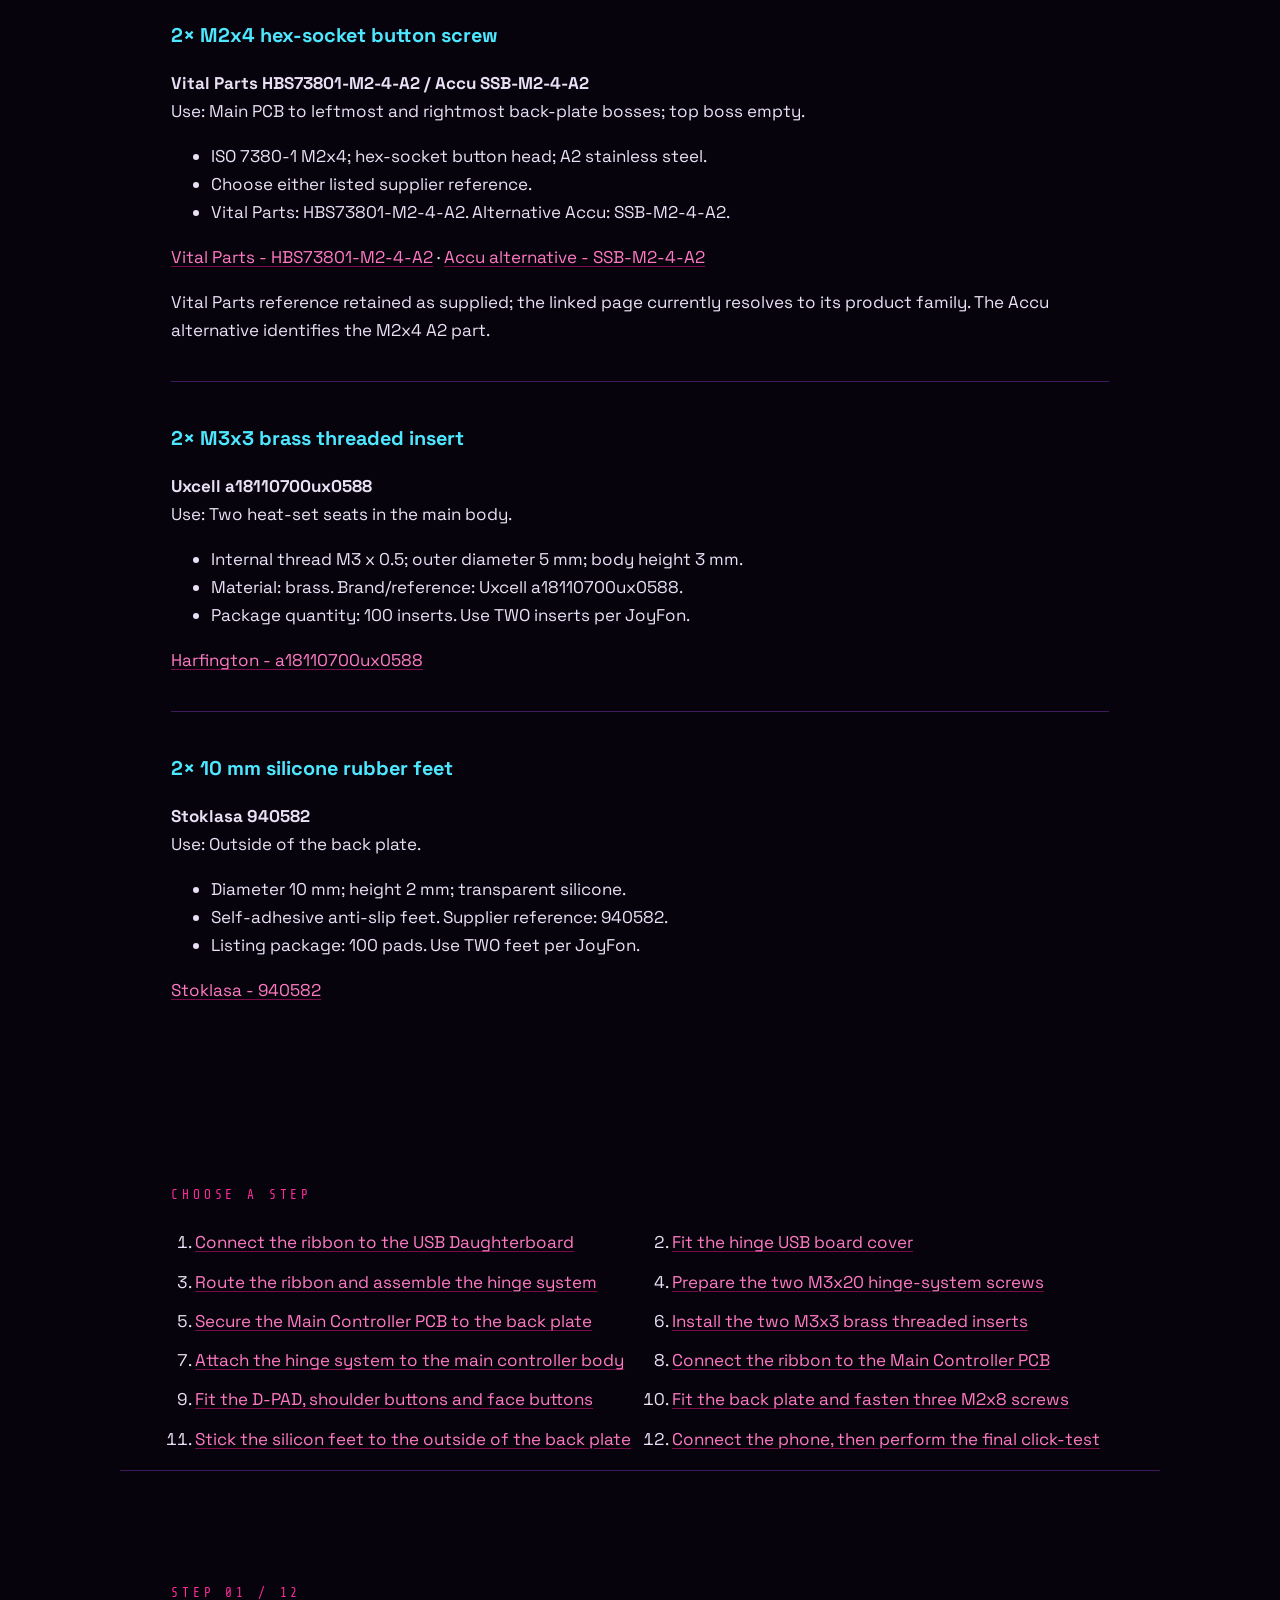
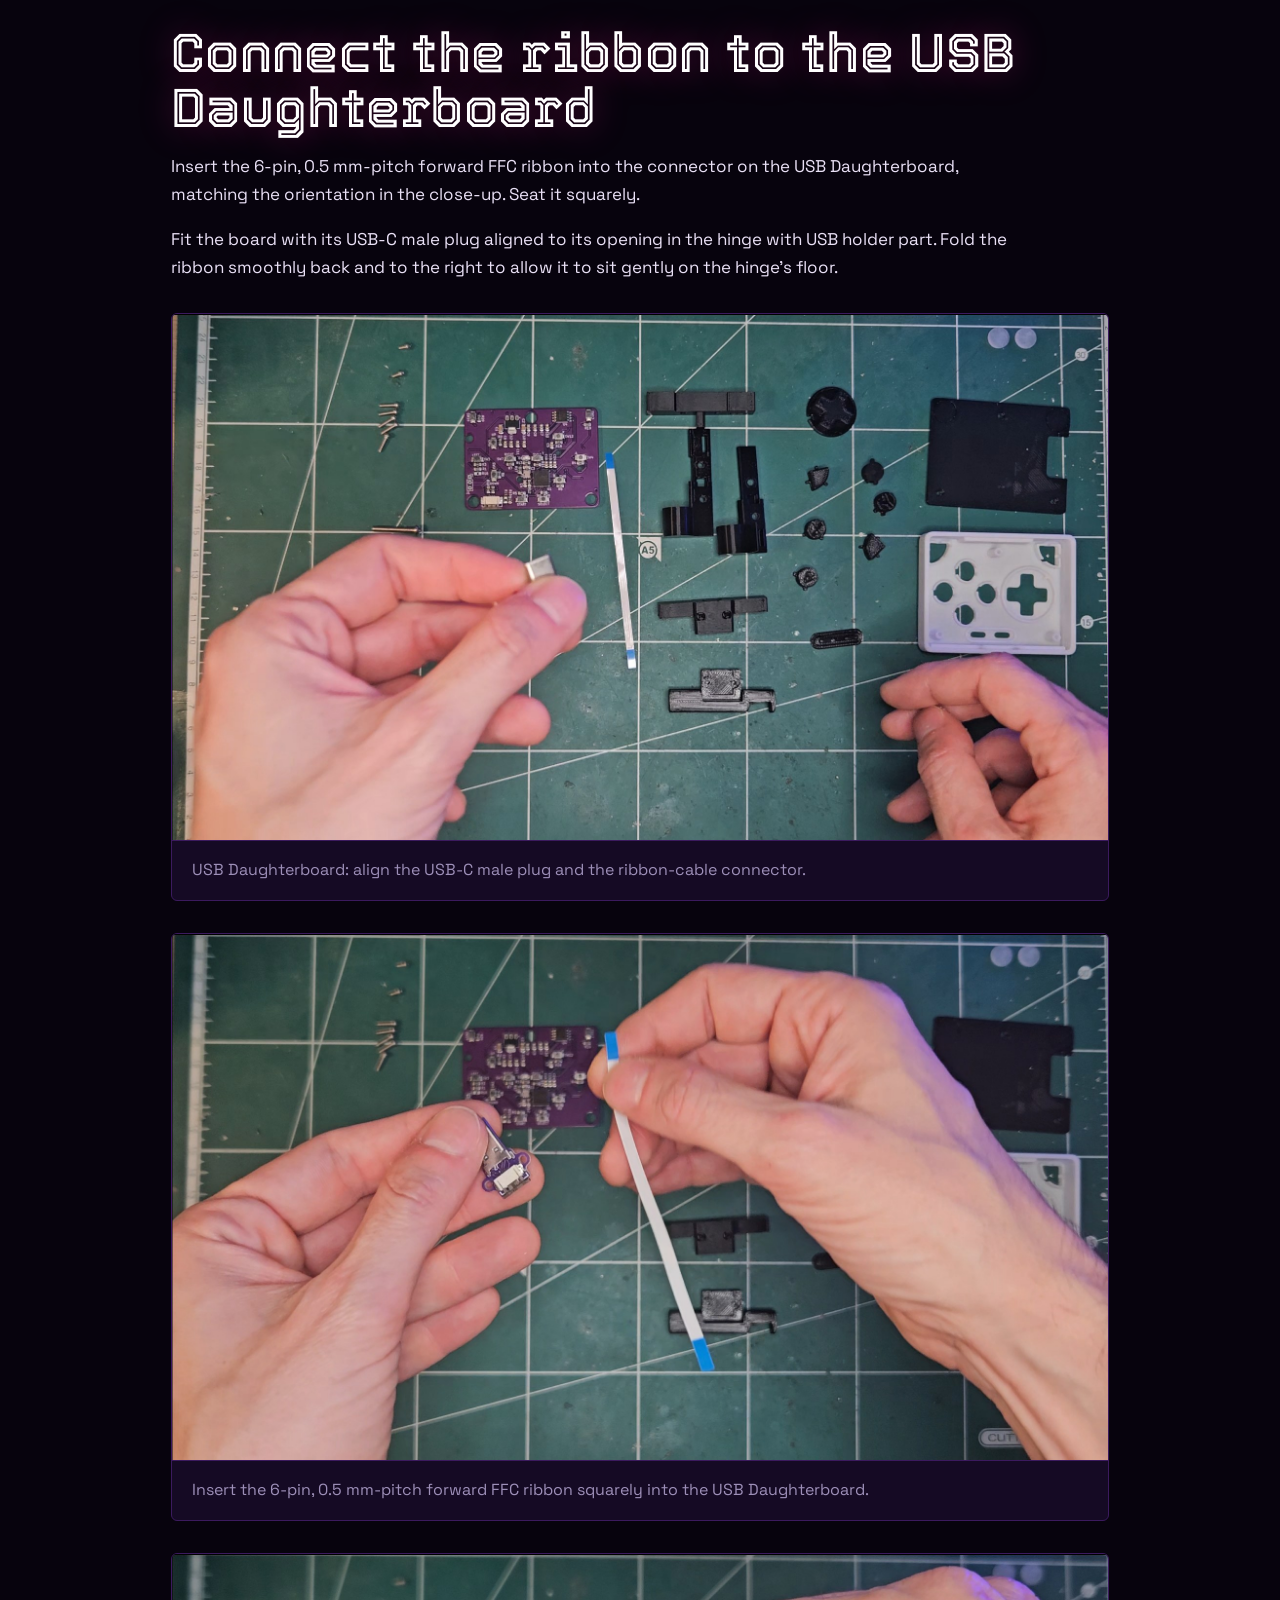
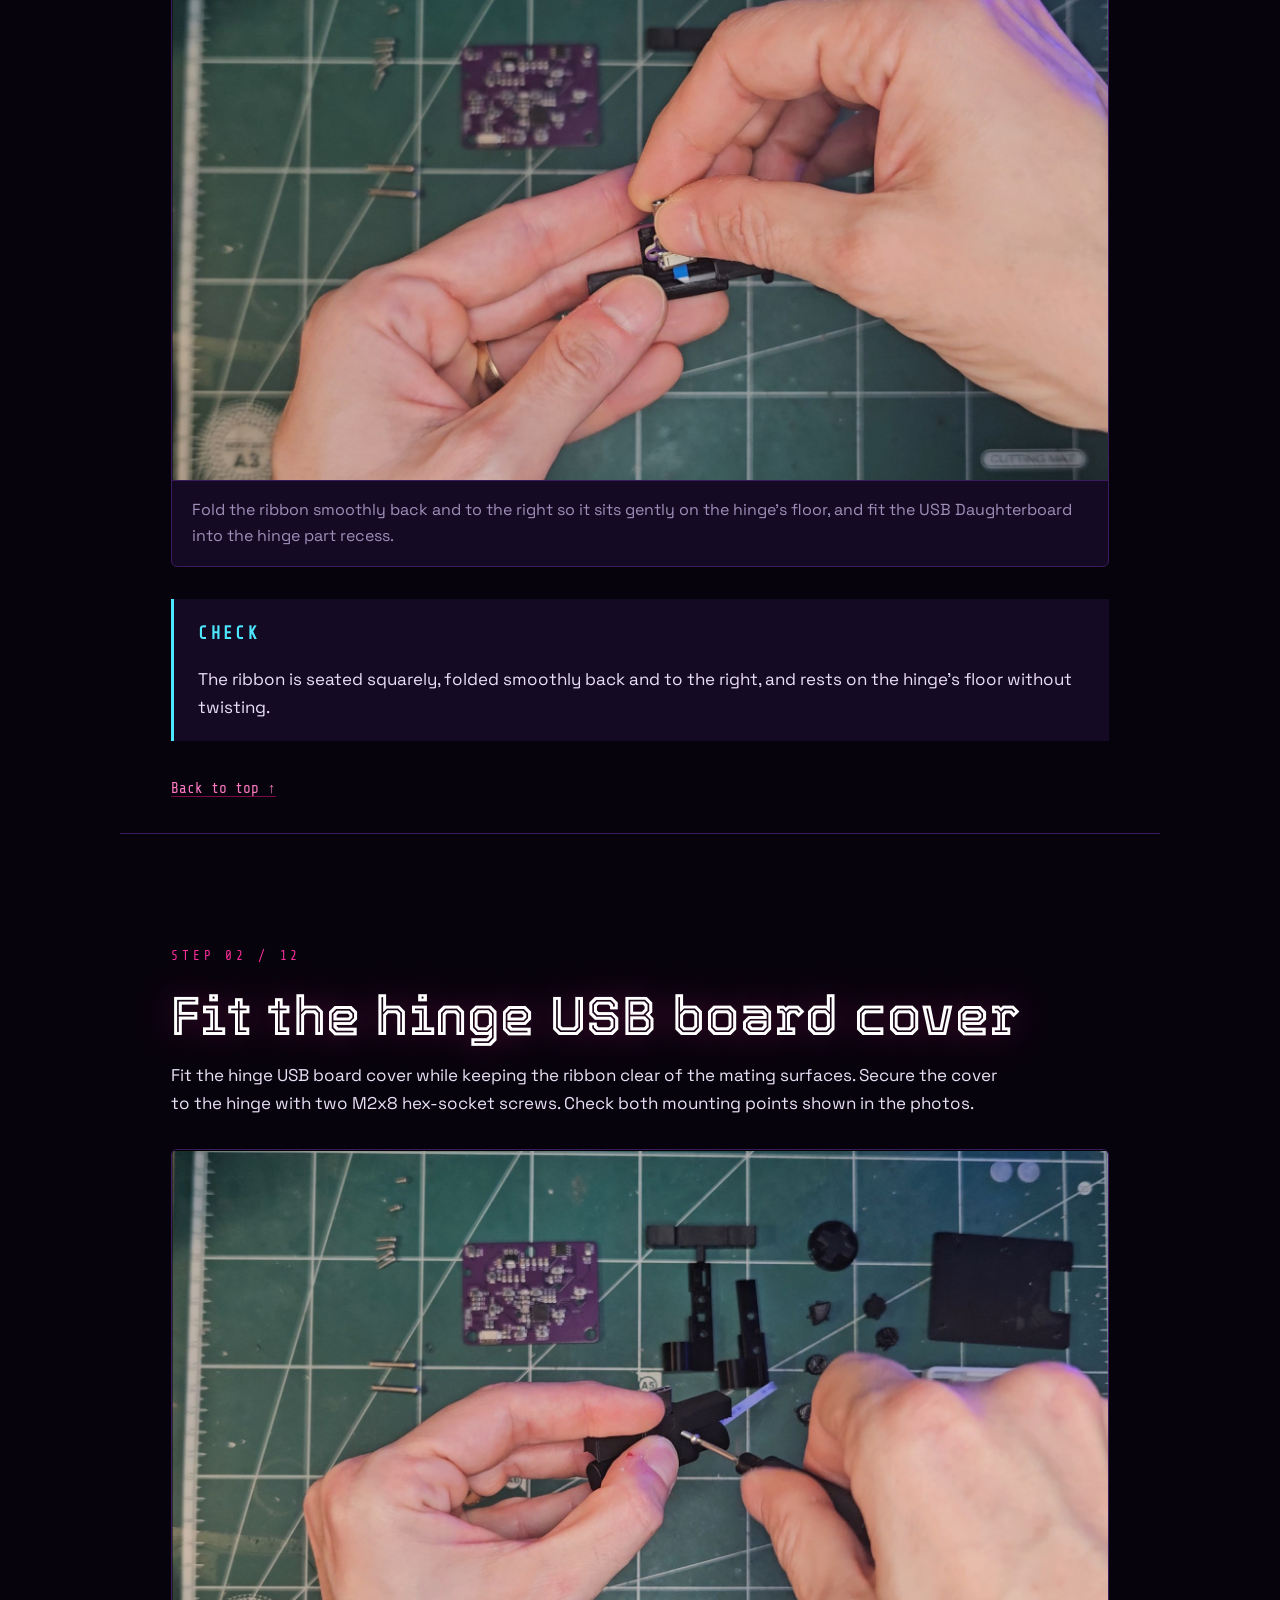
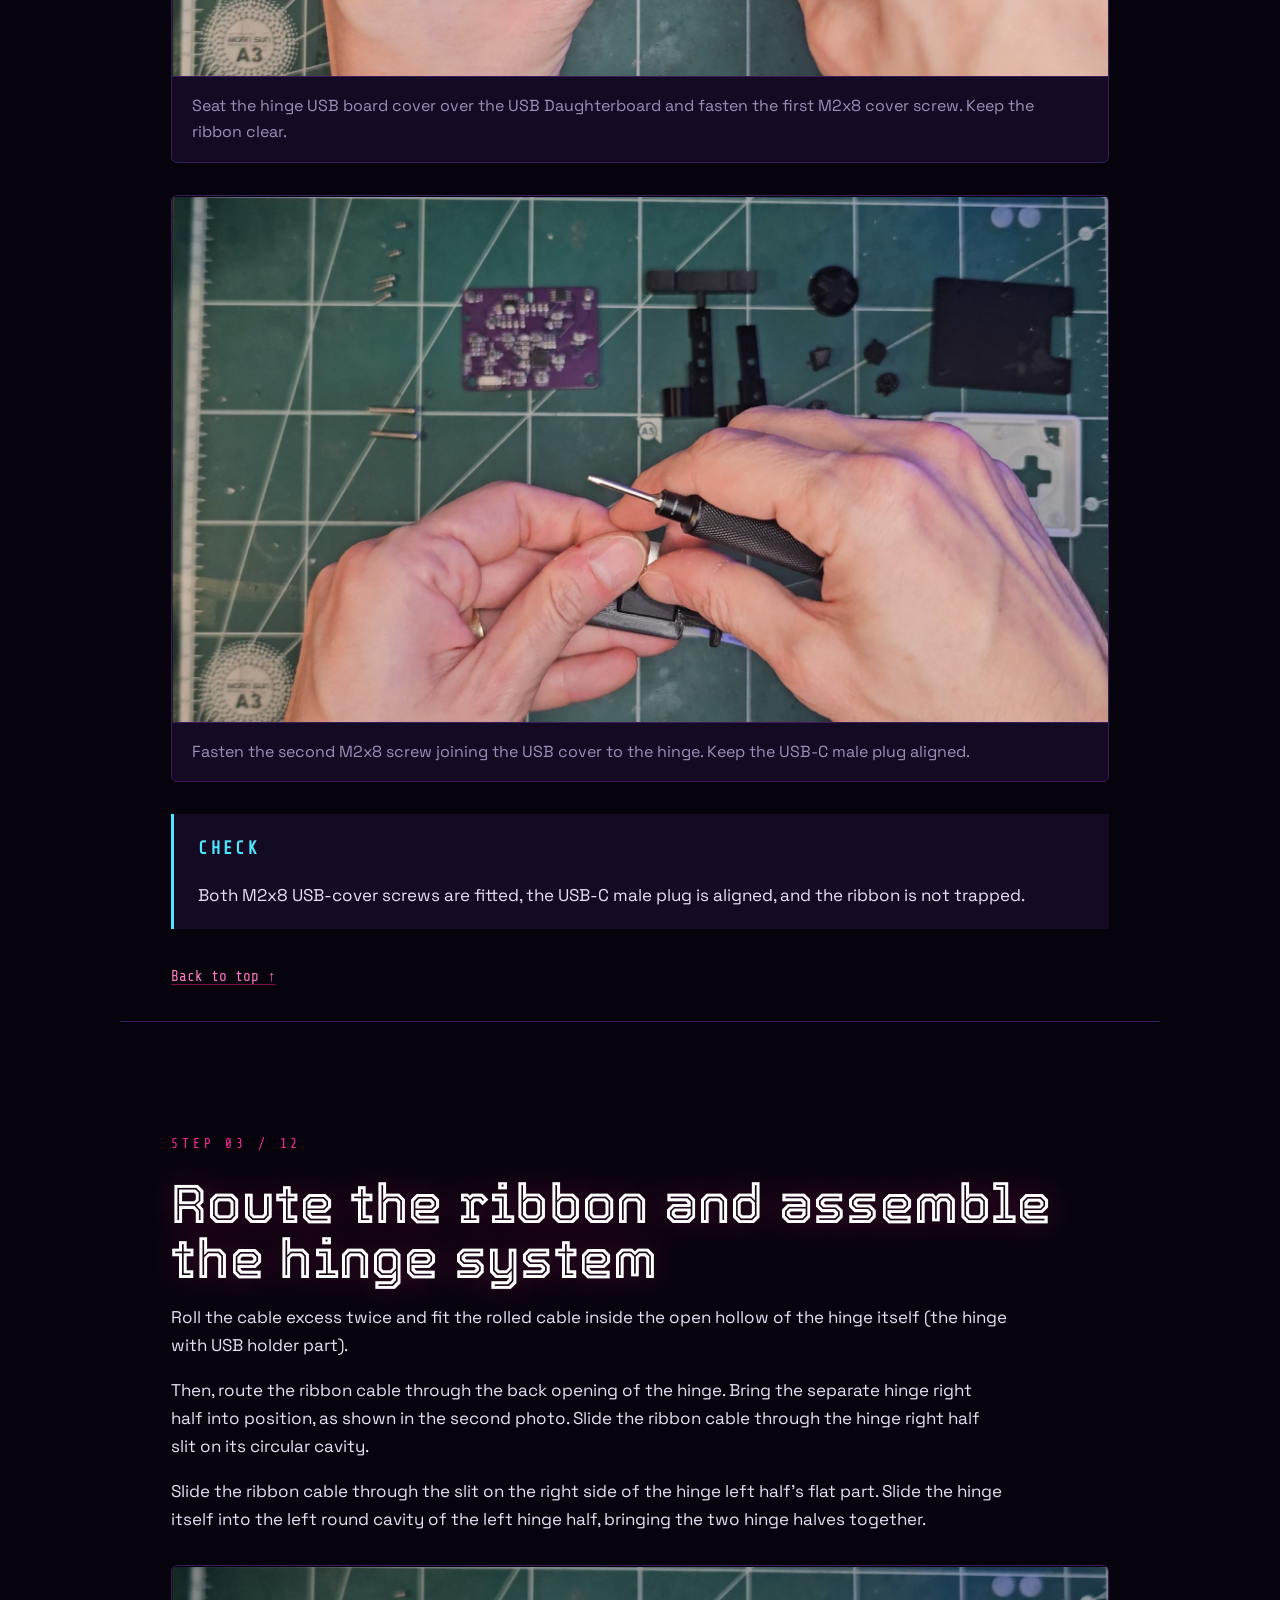
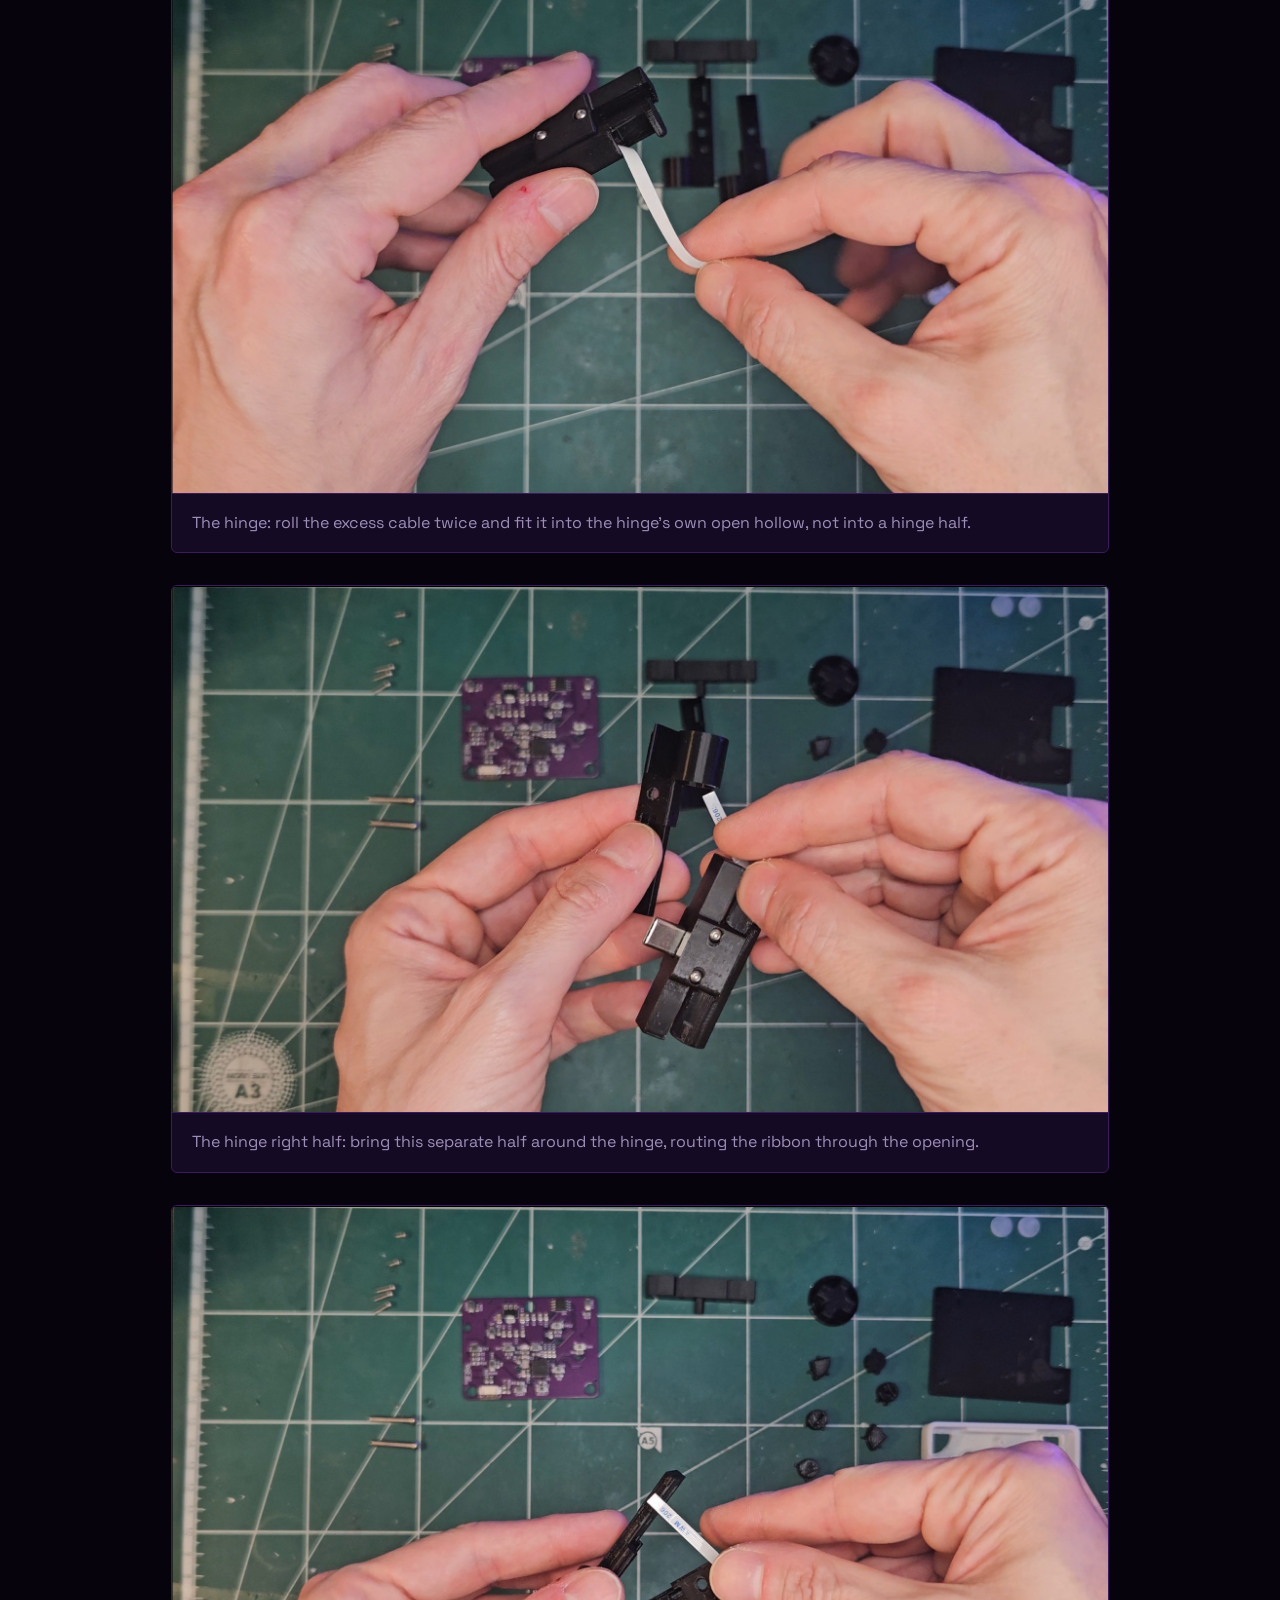
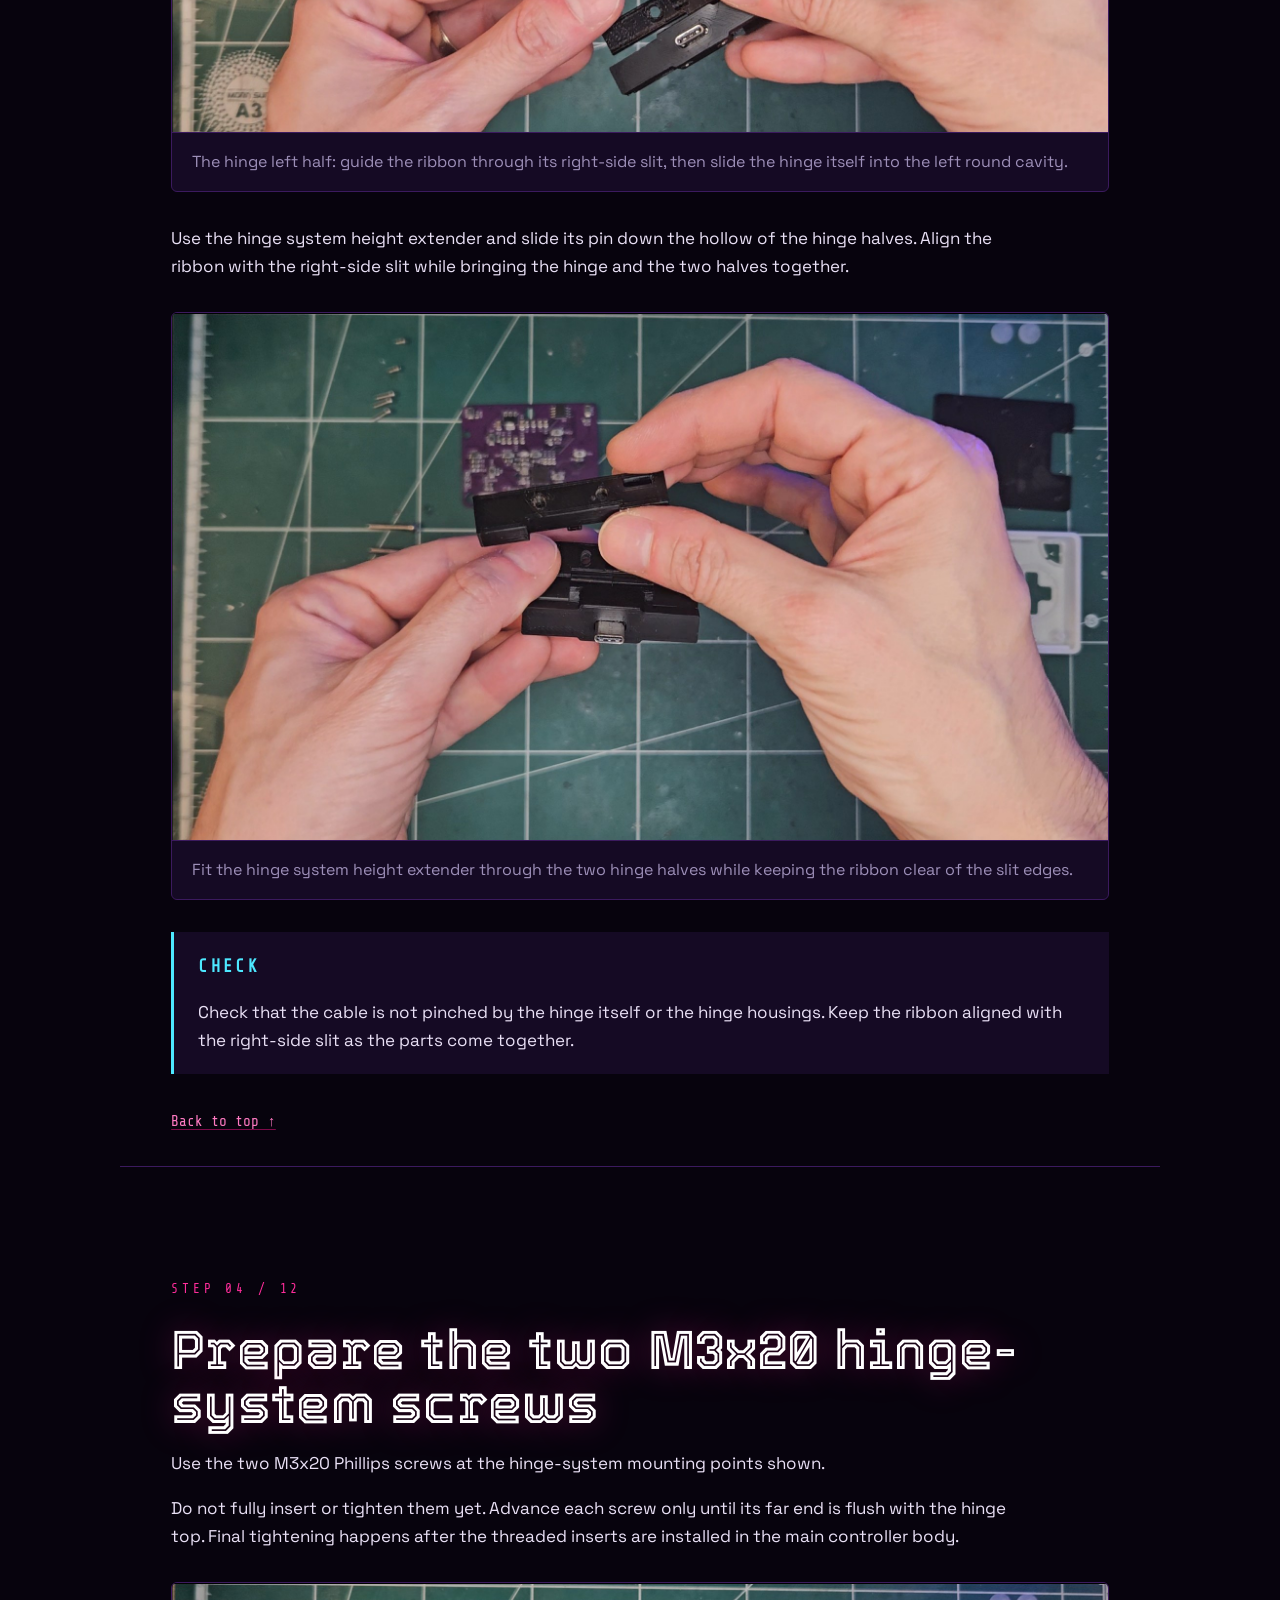
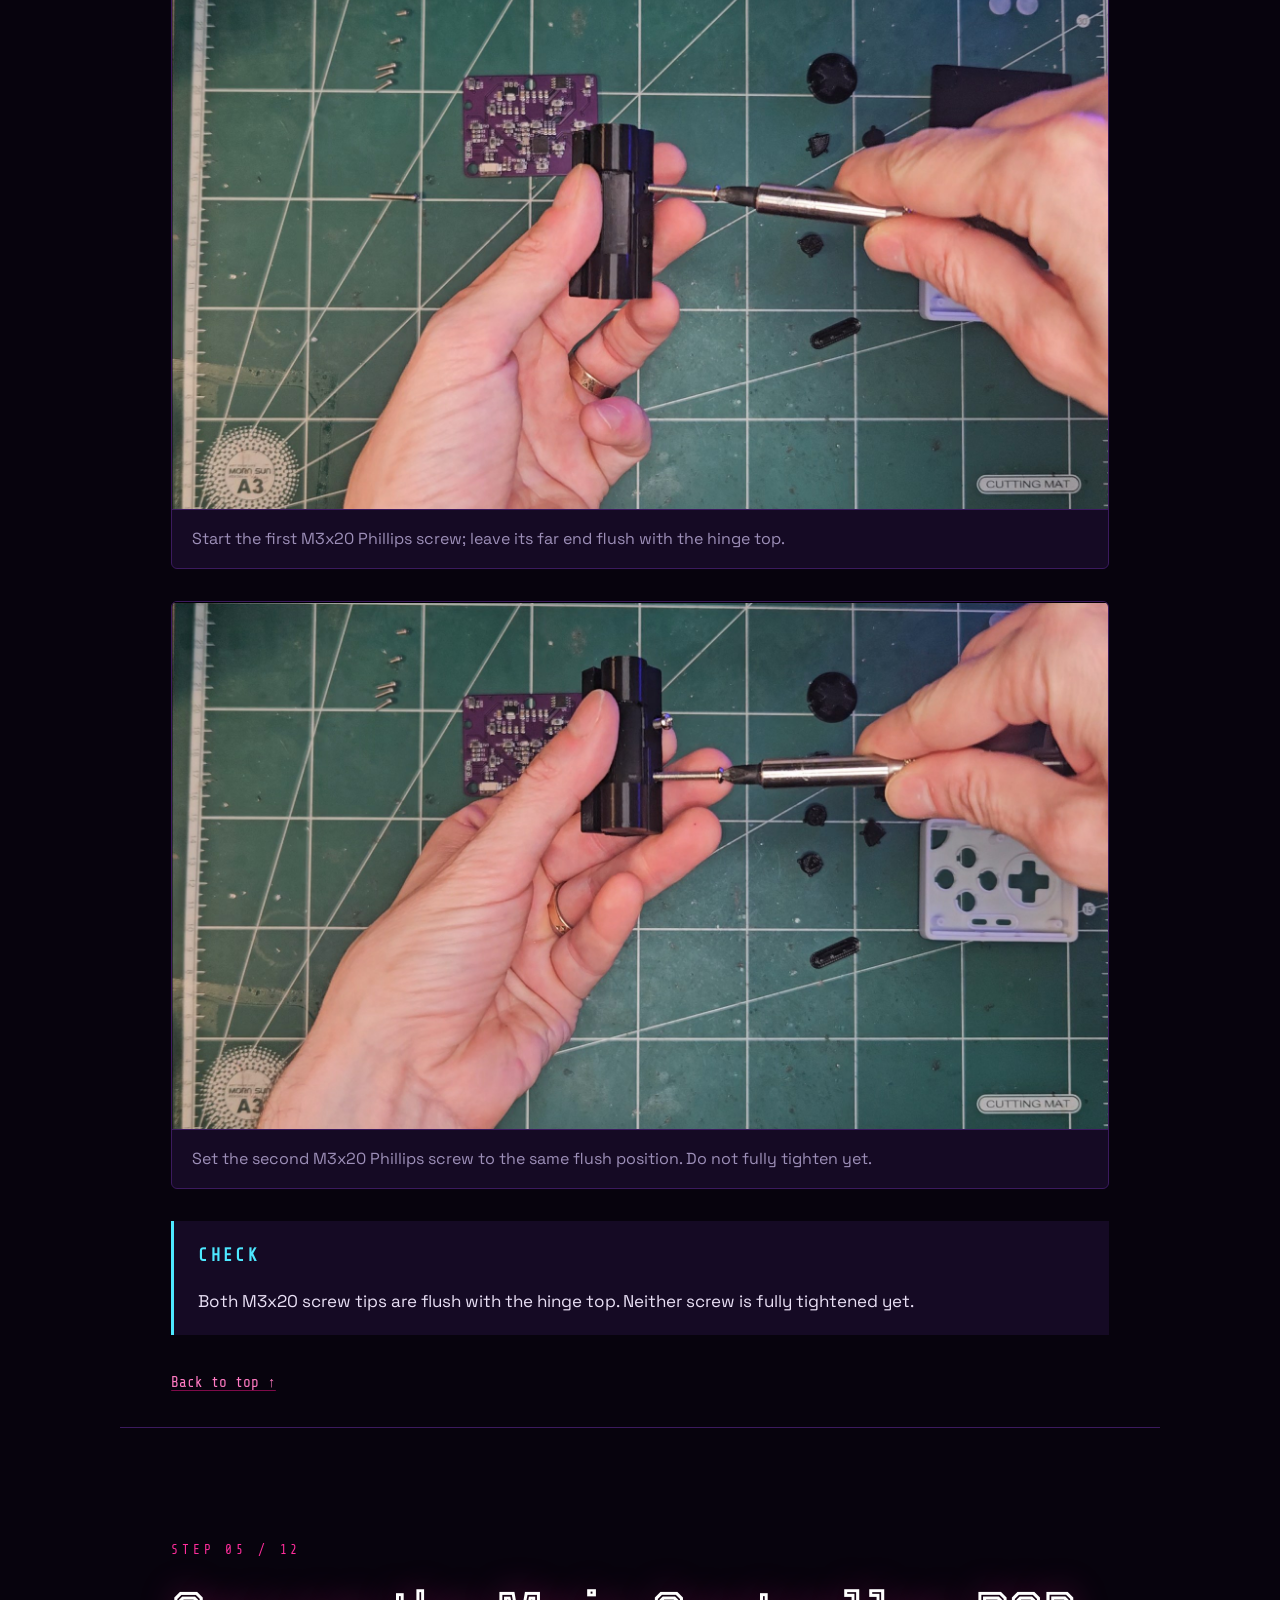
==== commit ccb3ca32: "Add PCBWay order breakdown and hardware supplier references to assembly guide" ====
--- a/assembly.html
+++ b/assembly.html
@@ -45,7 +45,44 @@
 <p>Prepare the hinge itself (the hinge with USB holder part), hinge system height extender, hinge left half, hinge right half, hinge USB board cover, main body and back plate.</p>
 <p>Lay out the D-PAD, two identical shoulder buttons, A, Y, X and B buttons, and the symmetric Start + Select button piece. Prepare two 10 mm-diameter silicon feet.</p>
 <p>Use a matching hex driver for the M2 screws and a Phillips screwdriver for the M3x20 screws. Have a soldering iron ready for the two M3x3 brass threaded inserts. Keep the phone disconnected during assembly.</p>
-</section><nav class="section guide-index" aria-label="Assembly steps"><p class="eyebrow">Choose a step</p><ol>
+</section><section id="production-orders" class="section guide-step"><p class="eyebrow">Production reference</p><h2 class="h2">PCBWay production orders</h2><p>Match the lettered regions to the order references below. The back plate and main body belong to different orders.</p>
+<figure class="plate guide-figure"><button class="plate__btn" type="button"><img src="images/assembly/production-order-map.svg" width="1672" height="940" alt="Four lettered PCBWay groups: A hinge parts, buttons and back plate; B main body; C Main Controller PCB; D USB Daughterboard." loading="lazy"></button><figcaption>Lettered order groups recreated from the supplied production breakdown. Exact order references and components are listed below.</figcaption></figure>
+<div class="guide-table"><table><thead><tr><th>Key / order reference</th><th>Components in this order</th></tr></thead><tbody>
+<tr><td><strong>A</strong> · <code>C-X42W370858A</code></td><td><strong>Hinge system, buttons and back plate</strong><br>Back plate; hinge with USB holder; hinge USB board cover; height extender; both hinge halves; D-PAD; two shoulder buttons; Start + Select; A, B, X and Y buttons.</td></tr>
+<tr><td><strong>B</strong> · <code>C-X43W370858A</code></td><td><strong>Main controller body</strong><br>The white main controller body only. The back plate belongs to order A.</td></tr>
+<tr><td><strong>C</strong> · <code>W370858ASX25</code></td><td><strong>Main Controller PCB</strong><br>The large controller PCB.</td></tr>
+<tr><td><strong>D</strong> · <code>W370858ASX23</code></td><td><strong>USB Daughterboard</strong><br>The small PCB carrying the USB-C male plug and FFC connector.</td></tr>
+</tbody></table></div>
+<p>Screws, brass threaded inserts, FFC ribbon cable and silicone feet are not assigned to a PCBWay order in the supplied markup. Source hardware using the listings below; the FFC is specified separately in the inventory.</p></section>
+<section id="hardware-sourcing" class="section guide-step"><p class="eyebrow">Purchased hardware</p><h2 class="h2">Hardware sourcing</h2><p>Quantities below are per JoyFon assembly, separate from supplier pack sizes. Five M2x8 screws are required: three for the back plate and two for the USB cover.</p>
+<article class="guide-source"><h3>2× M3x20 Phillips/JIS cross-recess screw</h3>
+<p><strong>JIS-Fasteners 220R0320</strong><br>Use: Hinge system to main body.</p>
+<ul><li>Thread M3 x 0.5; length 20 mm.</li><li>Head diameter 5.0 mm maximum; Phillips/JIS cross recess.</li><li>A2 stainless steel. Supplier reference: 220R0320.</li></ul>
+<p><a href="https://jis-fasteners.com/products/m3-x-20-phil-pan-head-a2-stainless-jis-220r0320">JIS-Fasteners - 220R0320</a></p>
+</article>
+<article class="guide-source"><h3>5× M2x8 hex-socket button screw</h3>
+<p><strong>Hardware Specialty SKU 945863</strong><br>Use: 3 back plate to body; 2 USB cover to hinge.</p>
+<ul><li>ISO 7380-1 M2x8; hex-socket button head; A2 stainless steel.</li><li>Manufacturer reference: ISO7380-1-M2X8-A2.</li><li>Supplier: Hardware Specialty. Supplier SKU: 945863.</li></ul>
+<p><a href="https://www.hardwarespecialty.com/Product/945863">Hardware Specialty - 945863</a></p>
+</article>
+<article class="guide-source"><h3>2× M2x4 hex-socket button screw</h3>
+<p><strong>Vital Parts HBS73801-M2-4-A2 / Accu SSB-M2-4-A2</strong><br>Use: Main PCB to leftmost and rightmost back-plate bosses; top boss empty.</p>
+<ul><li>ISO 7380-1 M2x4; hex-socket button head; A2 stainless steel.</li><li>Choose either listed supplier reference.</li><li>Vital Parts: HBS73801-M2-4-A2. Alternative Accu: SSB-M2-4-A2.</li></ul>
+<p><a href="https://www.vital-parts.co.uk/hex-socket-button-screws-iso-7380-1/6924-hbs73801-m2-4-a2">Vital Parts - HBS73801-M2-4-A2</a> · <a href="https://www.accu.co.uk/socket-button-screws/8081-SSB-M2-4-A2">Accu alternative - SSB-M2-4-A2</a></p>
+<p>Vital Parts reference retained as supplied; the linked page currently resolves to its product family. The Accu alternative identifies the M2x4 A2 part.</p>
+</article>
+<article class="guide-source"><h3>2× M3x3 brass threaded insert</h3>
+<p><strong>Uxcell a18110700ux0588</strong><br>Use: Two heat-set seats in the main body.</p>
+<ul><li>Internal thread M3 x 0.5; outer diameter 5 mm; body height 3 mm.</li><li>Material: brass. Brand/reference: Uxcell a18110700ux0588.</li><li>Package quantity: 100 inserts. Use TWO inserts per JoyFon.</li></ul>
+<p><a href="https://www.harfington.com/en-gb/products/p-1057578">Harfington - a18110700ux0588</a></p>
+</article>
+<article class="guide-source"><h3>2× 10 mm silicone rubber feet</h3>
+<p><strong>Stoklasa 940582</strong><br>Use: Outside of the back plate.</p>
+<ul><li>Diameter 10 mm; height 2 mm; transparent silicone.</li><li>Self-adhesive anti-slip feet. Supplier reference: 940582.</li><li>Listing package: 100 pads. Use TWO feet per JoyFon.</li></ul>
+<p><a href="https://www.stoklasa-eu.com/self-adhesive-anti-slip-silicone-pads-100-pcs-10-mm-x162203">Stoklasa - 940582</a></p>
+</article>
+</section>
+<nav class="section guide-index" aria-label="Assembly steps"><p class="eyebrow">Choose a step</p><ol>
 <li><a href="#step-01">Connect the ribbon to the USB Daughterboard</a></li>
 <li><a href="#step-02">Fit the hinge USB board cover</a></li>
 <li><a href="#step-03">Route the ribbon and assemble the hinge system</a></li>
--- a/assets/assembly.css
+++ b/assets/assembly.css
@@ -25,3 +25,6 @@
 .topbar__nav [aria-current] { color: var(--ice); }
 @media(max-width:720px) { .guide-index ol { grid-template-columns: 1fr; } .guide-table { font-size: .85rem; } }
 @media print { .topbar,.scanlines,.footer,.guide-index,.guide-back,.guide-intro .btn { display: none; } body { background: white; color: black; } body::before { display: none; } .guide-step { break-before: page; } .guide-check,.guide-figure,.guide-table table { background: white; } .guide-figure figcaption,.assembly .h2 { color: #333; text-shadow: none; } }
+
+.guide-source { border-top: var(--rail); padding: 1.25rem 0; }
+.guide-source h3 { color: var(--ice); margin-bottom: .5rem; }
